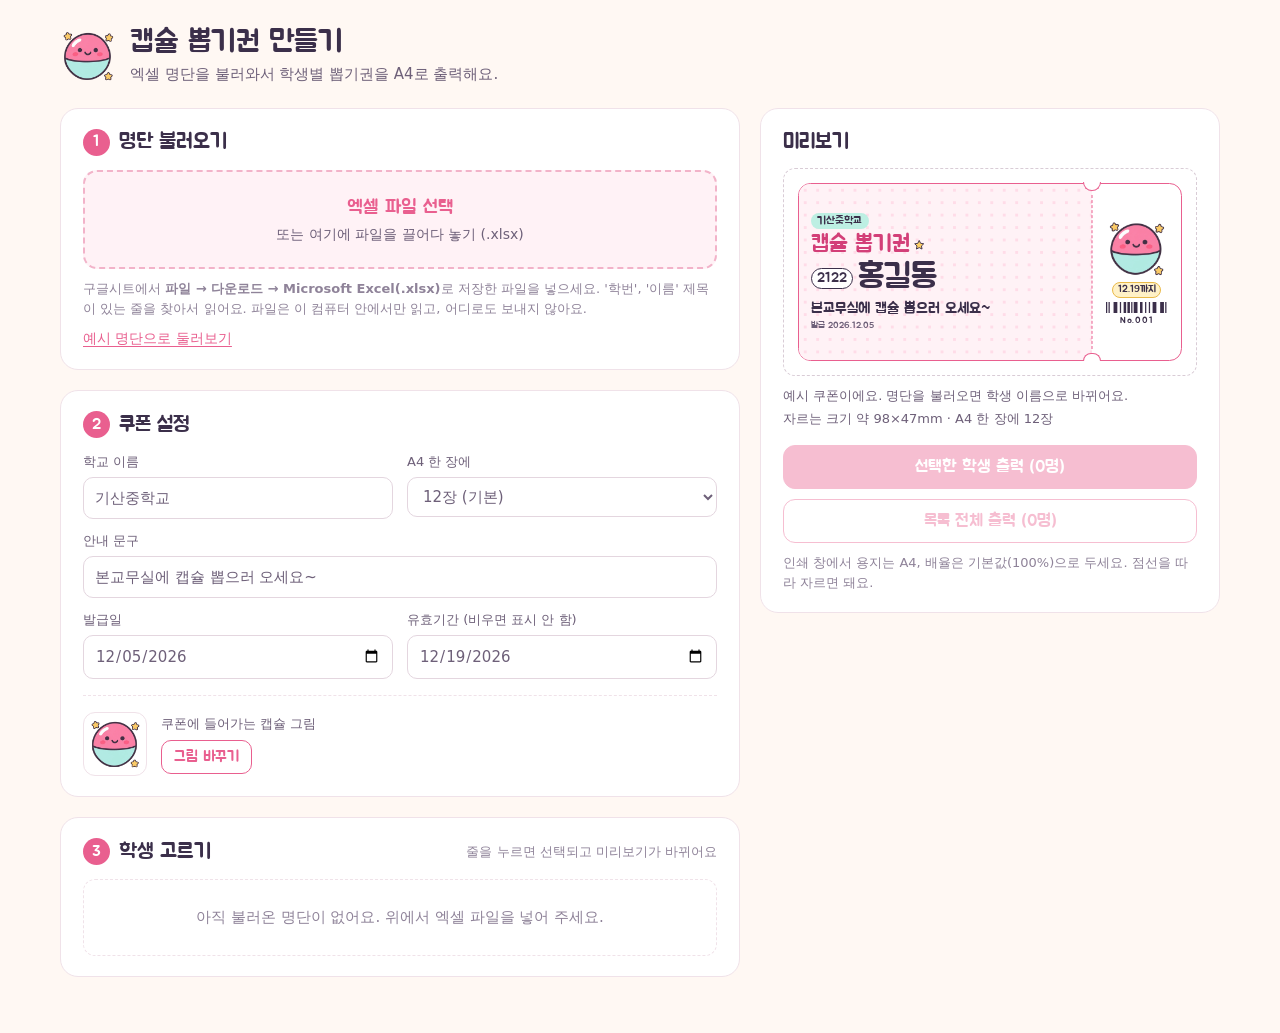
==== capsule-coupon/index.html @ 484a2f8e "Add capsule-coupon app: printable capsule draw tickets from Excel roster Single-file HTML app in cap" ====
<!doctype html>
<html lang="ko">
<head>
<meta charset="utf-8">
<meta name="viewport" content="width=device-width, initial-scale=1">
<meta name="color-scheme" content="light">
<title>캡슐 뽑기권 만들기</title>
<style>
:root{
  --ink:#3B2F4A; --ink-soft:#6E6079; --muted:#8F8399;
  --pink:#FF8FB1; --pink-deep:#E95F8F; --pink-soft:#FFF2F6; --pink-dot:#FFDCE8;
  --mint:#BDEFE3; --mint-deep:#2E9C82;
  --yellow:#FFD166; --yellow-soft:#FFF1C7; --yellow-line:#E9B949;
  --bg:#FFF8F3; --panel:#FFFFFF; --line:#F0E2E9; --field:#E4D6DF;
  --font-cute:'Jua','Malgun Gothic','Apple SD Gothic Neo','Noto Sans KR',sans-serif;
  --font-ui:'Pretendard','Apple SD Gothic Neo','Malgun Gothic','Noto Sans KR',system-ui,sans-serif;
}
html{-webkit-print-color-adjust:exact;print-color-adjust:exact}
*{box-sizing:border-box}
[hidden]{display:none !important}
body{margin:0;background:var(--bg);color:var(--ink);font-family:var(--font-ui);font-size:15px;line-height:1.5}
button,input,select{font:inherit;color:inherit}

/* ───────────── 화면 UI ───────────── */
.top{display:flex;align-items:center;gap:14px;max-width:1200px;margin:0 auto;padding:26px 20px 6px}
.top img{width:56px;height:56px;flex:none}
.top h1{font-family:var(--font-cute);font-weight:400;font-size:30px;line-height:1.1;margin:0}
.top p{margin:4px 0 0;color:var(--ink-soft)}
.layout{max-width:1200px;margin:0 auto;padding:16px 20px 56px;display:grid;grid-template-columns:minmax(0,1fr) minmax(360px,460px);gap:20px;align-items:start}
.col{display:flex;flex-direction:column;gap:20px;min-width:0}
.panel{background:var(--panel);border:1px solid var(--line);border-radius:18px;padding:20px 22px}
.preview-panel{position:sticky;top:16px}
h2{font-family:var(--font-cute);font-weight:400;font-size:21px;line-height:1.2;margin:0 0 14px;display:flex;align-items:center;gap:9px}
h2 .num{display:inline-grid;place-items:center;width:27px;height:27px;border-radius:50%;background:var(--pink-deep);color:#fff;font-size:16px;flex:none}
h2 .aside{margin-left:auto;font-family:var(--font-ui);font-size:13px;color:var(--muted)}

.drop{position:relative;display:flex;flex-direction:column;align-items:center;gap:2px;padding:22px 16px;border:2px dashed #F2B3C9;border-radius:14px;background:var(--pink-soft);cursor:pointer;text-align:center;transition:background .15s,border-color .15s}
.drop:hover,.drop.over{border-color:var(--pink-deep);background:#FFE6EF}
.drop:focus-within{outline:3px solid var(--pink);outline-offset:2px}
.drop input{position:absolute;inset:0;opacity:0;cursor:pointer}
.drop strong{font-family:var(--font-cute);font-weight:400;font-size:19px;color:var(--pink-deep)}
.drop span{color:var(--ink-soft);font-size:14px}
.hint{color:var(--muted);font-size:13px;margin:10px 0 0}
.row-between{display:flex;align-items:center;justify-content:space-between;gap:10px;flex-wrap:wrap;margin-top:10px}
.status{margin-top:12px;padding:10px 13px;border-radius:11px;font-size:14px}
.status p{margin:0}
.status p + p{margin-top:3px}
.status.ok{background:#E8F7F2;color:#1E6652}
.status.warn{background:var(--yellow-soft);color:#6F5100}
.status.error{background:#FFE7EC;color:#9E2442}

.fields{display:grid;grid-template-columns:1fr 1fr;gap:12px 14px}
.field{display:flex;flex-direction:column;gap:5px;font-size:13px;color:var(--ink-soft);min-width:0}
.field.wide{grid-column:1/-1}
.field input,.field select,.list-tools input,.list-tools select{width:100%;padding:9px 11px;border:1px solid var(--field);border-radius:10px;background:#fff;font-size:15px;min-width:0}
.field input:focus,.field select:focus,.list-tools input:focus,.list-tools select:focus{outline:2px solid var(--pink);outline-offset:1px;border-color:transparent}
.warn-text{color:#B3264A;font-size:13px;margin:8px 0 0}
.img-row{display:flex;align-items:center;gap:14px;margin-top:16px;padding-top:16px;border-top:1px dashed var(--line)}
.img-row img{width:64px;height:64px;object-fit:contain;flex:none;background:#fff;border:1px solid var(--line);border-radius:12px;padding:4px}
.img-row .txt{font-size:13px;color:var(--ink-soft)}
.img-row .btns{display:flex;align-items:center;gap:12px;margin-top:6px;flex-wrap:wrap}

.btn{position:relative;display:inline-flex;align-items:center;justify-content:center;gap:6px;font-family:var(--font-cute);font-weight:400;font-size:17px;line-height:1.2;padding:11px 16px;border-radius:12px;border:1.5px solid var(--pink-deep);background:#fff;color:var(--pink-deep);cursor:pointer;transition:background .15s,transform .05s}
.btn:hover{background:var(--pink-soft)}
.btn:active{transform:translateY(1px)}
.btn.primary{background:var(--pink-deep);color:#fff}
.btn.primary:hover{background:#DA4F80}
.btn.small{font-size:15px;padding:7px 12px;border-radius:10px}
.btn:disabled{opacity:.4;cursor:not-allowed;transform:none}
.btn:focus-visible,.link:focus-visible{outline:3px solid var(--pink);outline-offset:2px}
.btn input[type=file]{position:absolute;inset:0;opacity:0;cursor:pointer}
.link{background:none;border:0;padding:0;color:var(--pink-deep);text-decoration:underline;text-underline-offset:3px;cursor:pointer;font-size:14px}

.list-tools{display:flex;gap:10px;margin-bottom:12px}
.list-tools input{flex:1 1 auto}
.list-tools select{flex:0 0 auto;width:auto}
.count-info{font-size:13px;color:var(--ink-soft);margin:0 0 8px}
.table-wrap{max-height:460px;overflow:auto;border:1px solid var(--line);border-radius:12px}
table{width:100%;border-collapse:collapse;font-size:14px}
thead th{position:sticky;top:0;background:#FFF5F8;text-align:left;font-weight:600;color:var(--ink-soft);padding:9px 10px;border-bottom:1px solid var(--line);z-index:1;white-space:nowrap}
tbody td{padding:8px 10px;border-bottom:1px solid #F6EEF2;vertical-align:middle}
tbody tr{cursor:pointer}
tbody tr:hover{background:#FFF8FA}
tbody tr.is-sel{background:#FFF0F5}
tbody tr.is-focus td{box-shadow:inset 0 2px 0 var(--pink),inset 0 -2px 0 var(--pink)}
tbody tr.is-focus td:first-child{box-shadow:inset 2px 2px 0 var(--pink),inset 0 -2px 0 var(--pink)}
th.chk,td.chk{width:40px;text-align:center}
input[type=checkbox]{width:17px;height:17px;accent-color:var(--pink-deep);cursor:pointer;vertical-align:middle}
td.num{color:var(--muted);font-variant-numeric:tabular-nums;width:56px}
td.sid{font-variant-numeric:tabular-nums}
td.nm{font-family:var(--font-cute);font-size:17px}
.badge{display:inline-block;font-family:var(--font-ui);font-size:12px;line-height:1.3;padding:2px 8px;border-radius:999px;background:#F3EDF6;color:var(--ink-soft);white-space:nowrap}
.badge.dup{background:var(--yellow-soft);color:#7A5600;margin-left:6px}
.empty{color:var(--muted);text-align:center;padding:26px 10px;margin:0;border:1px dashed var(--line);border-radius:12px}

.preview-stage{background:#fff;border:1px dashed #D9CCD6;border-radius:12px;padding:14px}
.preview-stage .cell{width:100%}
.preview-who{font-size:13px;color:var(--ink-soft);margin:10px 0 0}
.size-note{font-size:13px;color:var(--ink-soft);margin:4px 0 0}
.actions{display:flex;flex-direction:column;gap:10px;margin-top:16px}
.pages-note{font-size:13px;color:var(--ink-soft);margin:8px 0 0}

@media (max-width:900px){
  .layout{grid-template-columns:minmax(0,1fr)}
  .preview-panel{position:static}
}
@media (max-width:520px){
  .top{padding:18px 16px 4px}
  .top h1{font-size:25px}
  .layout{padding:12px 16px 40px}
  .panel{padding:16px}
  .fields{grid-template-columns:minmax(0,1fr)}
  h2{flex-wrap:wrap}
  h2 .aside{flex-basis:100%;margin-left:0}
  .list-tools{flex-direction:column}
  .list-tools select{width:100%}
}

/* ───────────── 쿠폰 ─────────────
   --u: 쿠폰 칸 높이의 1% (가로가 좁으면 가로 기준). 모든 크기를 이 단위로 정해서
   한 장에 8~24장 어떤 배치든 같은 모양으로 줄어들고 늘어납니다. */
.cell{container-type:size;min-width:0;min-height:0}
.coupon{
  --u:min(1cqh, .5cqw);
  --bw:max(calc(var(--u) * .9), .3mm);
  --stub:calc(var(--u) * 50);
  --r:calc(var(--u) * 7);
  position:relative;display:flex;width:100%;height:100%;
  border:var(--bw) solid var(--pink-deep);border-radius:var(--r);background:#fff;
  color:var(--ink);font-family:var(--font-cute);font-weight:400;line-height:1.15;
}
.c-main{
  flex:1 1 auto;min-width:0;display:flex;flex-direction:column;justify-content:center;align-items:flex-start;
  gap:calc(var(--u) * 2.2);
  padding:calc(var(--u) * 5) calc(var(--u) * 4) calc(var(--u) * 5) calc(var(--u) * 7);
  border-radius:calc(var(--r) - var(--bw)) 0 0 calc(var(--r) - var(--bw));
  background-color:var(--pink-soft);
  background-image:radial-gradient(circle, var(--pink-dot) calc(var(--u) * .85), transparent calc(var(--u) * .95));
  background-size:calc(var(--u) * 7) calc(var(--u) * 7);
}
.c-school{font-size:calc(var(--u) * 6);line-height:1;padding:calc(var(--u) * 1.5) calc(var(--u) * 3.4);background:var(--mint);border-radius:999px;white-space:nowrap;max-width:100%;overflow:hidden;text-overflow:ellipsis}
.c-title{display:flex;align-items:center;gap:calc(var(--u) * 1.2);font-size:calc(var(--u) * 13);line-height:1;color:#D33F78;white-space:nowrap}
.c-star{width:calc(var(--u) * 7);height:calc(var(--u) * 7);flex:none;fill:var(--yellow);stroke:var(--ink);stroke-width:1.8;stroke-linejoin:round}
.c-who{display:flex;align-items:center;gap:calc(var(--u) * 2.6);max-width:100%;min-width:0}
.c-id{flex:none;font-size:calc(var(--u) * 8);line-height:1;padding:calc(var(--u) * 1.4) calc(var(--u) * 2.8);border:calc(var(--u) * .6) solid var(--ink);border-radius:999px;background:#fff}
.c-name{font-size:calc(var(--u) * 19);line-height:1.05;white-space:nowrap;overflow:hidden;text-overflow:ellipsis;min-width:0}
.c-name.l5{font-size:calc(var(--u) * 15)}
.c-name.l7{font-size:calc(var(--u) * 11.5)}
.c-msg{font-size:calc(var(--u) * 8.2);line-height:1.2;word-break:keep-all;overflow-wrap:anywhere}
.c-issued{font-size:calc(var(--u) * 5.2);line-height:1;color:var(--ink-soft)}
.c-stub{flex:none;width:var(--stub);display:flex;flex-direction:column;align-items:center;justify-content:center;gap:calc(var(--u) * 1.8);padding:calc(var(--u) * 4) calc(var(--u) * 3)}
.c-img{display:block;width:max(calc(var(--u) * 34), min(calc(var(--u) * 44), 30cqh));aspect-ratio:1;height:auto;object-fit:contain}
.c-exp{font-size:calc(var(--u) * 5.6);line-height:1;padding:calc(var(--u) * 1.3) calc(var(--u) * 2.6);background:var(--yellow-soft);border:calc(var(--u) * .5) solid var(--yellow-line);border-radius:999px;white-space:nowrap}
.c-bar{display:block;width:calc(var(--u) * 34);height:calc(var(--u) * 6.5);fill:var(--ink)}
.c-no{font-size:calc(var(--u) * 5.2);line-height:1;letter-spacing:.08em}
/* 기프티콘처럼 떼는 점선 + 위아래 반원 홈 */
.c-perf{position:absolute;top:calc(var(--u) * 6);bottom:calc(var(--u) * 6);right:var(--stub);width:0;border-left:calc(var(--u) * .7) dashed var(--pink-deep);transform:translateX(50%)}
.c-notch{position:absolute;right:calc(var(--stub) - var(--u) * 5);width:calc(var(--u) * 10);height:calc(var(--u) * 5);background:#fff;border:var(--bw) solid var(--pink-deep)}
.c-notch-t{top:calc(var(--bw) * -1);border-top:0;border-radius:0 0 calc(var(--u) * 5) calc(var(--u) * 5)}
.c-notch-b{bottom:calc(var(--bw) * -1);border-bottom:0;border-radius:calc(var(--u) * 5) calc(var(--u) * 5) 0 0}

/* ───────────── 인쇄 ───────────── */
@page{size:A4 portrait;margin:0}
#printRoot{display:none}
.sheet{width:210mm;height:296mm;padding:7mm;display:grid;grid-template-columns:repeat(var(--cols),minmax(0,1fr));grid-template-rows:repeat(var(--rows),minmax(0,1fr));overflow:hidden;background:#fff;break-after:page;page-break-after:always}
.sheet:last-child{break-after:auto;page-break-after:auto}
.sheet .cell{padding:1.5mm;border-right:.25mm dashed #C3B7C9;border-bottom:.25mm dashed #C3B7C9}
.sheet .cell.fc{border-left:.25mm dashed #C3B7C9}
.sheet .cell.fr{border-top:.25mm dashed #C3B7C9}
@media print{
  html,body{margin:0 !important;padding:0 !important;background:#fff !important}
  #app{display:none !important}
  #printRoot{display:block}
}
</style>
</head>
<body>
<div id="app">
  <header class="top">
    <img data-capsule alt="">
    <div>
      <h1>캡슐 뽑기권 만들기</h1>
      <p>엑셀 명단을 불러와서 학생별 뽑기권을 A4로 출력해요.</p>
    </div>
  </header>

  <main class="layout">
    <div class="col">
      <section class="panel" aria-labelledby="h-file">
        <h2 id="h-file"><span class="num">1</span>명단 불러오기</h2>
        <label class="drop" id="drop">
          <input type="file" id="file" accept=".xlsx,.xlsm,.xls,.csv">
          <strong>엑셀 파일 선택</strong>
          <span>또는 여기에 파일을 끌어다 놓기 (.xlsx)</span>
        </label>
        <p class="hint">구글시트에서 <b>파일 → 다운로드 → Microsoft Excel(.xlsx)</b>로 저장한 파일을 넣으세요. '학번', '이름' 제목이 있는 줄을 찾아서 읽어요. 파일은 이 컴퓨터 안에서만 읽고, 어디로도 보내지 않아요.</p>
        <div id="fileStatus" class="status" hidden></div>
        <div class="row-between">
          <label class="field" id="sheetField" hidden style="flex-direction:row;align-items:center;gap:8px;white-space:nowrap">시트
            <select id="sheetSel"></select>
          </label>
          <button type="button" class="link" id="demo">예시 명단으로 둘러보기</button>
        </div>
      </section>

      <section class="panel" aria-labelledby="h-set">
        <h2 id="h-set"><span class="num">2</span>쿠폰 설정</h2>
        <div class="fields">
          <label class="field">학교 이름<input id="school" autocomplete="off"></label>
          <label class="field">A4 한 장에
            <select id="perPage">
              <option value="8">8장 (큼)</option>
              <option value="10">10장</option>
              <option value="12">12장 (기본)</option>
              <option value="16">16장</option>
              <option value="24">24장 (아주 작게)</option>
            </select>
          </label>
          <label class="field wide">안내 문구<input id="msg" autocomplete="off"></label>
          <label class="field">발급일<input type="date" id="issued"></label>
          <label class="field">유효기간 (비우면 표시 안 함)<input type="date" id="expires"></label>
        </div>
        <p class="warn-text" id="dateWarn" hidden>유효기간이 발급일보다 빨라요.</p>
        <div class="img-row">
          <img data-capsule alt="캡슐 그림">
          <div>
            <div class="txt">쿠폰에 들어가는 캡슐 그림</div>
            <div class="btns">
              <span class="btn small">그림 바꾸기<input type="file" id="imgFile" accept="image/*" aria-label="캡슐 그림 파일 선택"></span>
              <button type="button" class="link" id="imgReset" hidden>기본 그림으로</button>
            </div>
          </div>
        </div>
      </section>

      <section class="panel" aria-labelledby="h-list">
        <h2 id="h-list"><span class="num">3</span>학생 고르기<span class="aside">줄을 누르면 선택되고 미리보기가 바뀌어요</span></h2>
        <div class="list-tools" id="listTools" hidden>
          <input type="search" id="search" placeholder="학번이나 이름으로 찾기" aria-label="학번이나 이름으로 찾기">
          <select id="statusFilter" aria-label="상태로 거르기" hidden></select>
        </div>
        <p class="count-info" id="countInfo"></p>
        <div class="table-wrap" id="listWrap" hidden>
          <table>
            <thead><tr>
              <th class="chk"><input type="checkbox" id="checkAll" aria-label="보이는 학생 모두 선택"></th>
              <th>No.</th><th>학번</th><th>이름</th><th id="thStatus">상태</th>
            </tr></thead>
            <tbody id="tbody"></tbody>
          </table>
        </div>
        <p class="empty" id="empty">아직 불러온 명단이 없어요. 위에서 엑셀 파일을 넣어 주세요.</p>
        <p class="empty" id="noMatch" hidden>찾는 학생이 없어요.</p>
      </section>
    </div>

    <aside class="panel preview-panel" aria-labelledby="h-prev">
      <h2 id="h-prev">미리보기</h2>
      <div class="preview-stage"><div class="cell" id="previewCell"></div></div>
      <p class="preview-who" id="previewWho"></p>
      <p class="size-note" id="sizeNote"></p>
      <div class="actions">
        <button type="button" class="btn primary" id="printSel" disabled>선택한 학생 출력</button>
        <button type="button" class="btn" id="printAll" disabled>목록 전체 출력</button>
      </div>
      <p class="pages-note" id="pagesNote"></p>
      <p class="hint">인쇄 창에서 용지는 A4, 배율은 기본값(100%)으로 두세요. 점선을 따라 자르면 돼요.</p>
    </aside>
  </main>
</div>

<div id="printRoot" aria-hidden="true"></div>

<script>
'use strict';
(function () {
  const $ = (s) => document.querySelector(s);
  const LAYOUTS = { 8: [2, 4], 10: [2, 5], 12: [2, 6], 16: [2, 8], 24: [3, 8] };
  const PAGE = { w: 210, h: 296, pad: 7 }; // mm, .sheet 과 같은 값
  const CELL_PAD = 1.5;                       // mm, .sheet .cell 과 같은 값
  const STORE_KEY = 'capsule-coupon:v1';
  const DEFAULTS = { school: '기산중학교', msg: '본교무실에 캡슐 뽑으러 오세요~', perPage: 12 };
  const TITLE = '캡슐 뽑기권';
  const SAMPLE = [
    { id: '2122', name: '홍길동', status: '예약' },
    { id: '2111', name: '가나다', status: '예약' },
    { id: '2105', name: '기산이', status: '예약' },
  ];
  const STAR = '<svg class="c-star" viewBox="0 0 24 24" aria-hidden="true"><path d="M12 2.8l2.7 5.5 6 .9-4.4 4.2 1.1 6L12 16.6l-5.4 2.8 1.1-6L3.3 9.2l6-.9z"/></svg>';

  const state = {
    settings: loadSettings(),
    issued: '', expires: '',
    tables: [], fileName: '',
    students: [], hasStatus: false,
    search: '', status: '__all__',
    selected: new Set(), focus: 0,
    defaultImg: '', imgURL: '',
  };

  /* ── 저장 (이 브라우저에만: 학교 이름, 문구, 배치, 그림) ── */
  function loadSettings() {
    let s = {};
    try { s = JSON.parse(localStorage.getItem(STORE_KEY) || '{}') || {}; } catch (e) { s = {}; }
    return {
      school: typeof s.school === 'string' ? s.school : DEFAULTS.school,
      msg: typeof s.msg === 'string' ? s.msg : DEFAULTS.msg,
      perPage: LAYOUTS[s.perPage] ? Number(s.perPage) : DEFAULTS.perPage,
      img: typeof s.img === 'string' && s.img.startsWith('data:image/') ? s.img : null,
    };
  }
  function saveSettings() {
    try { localStorage.setItem(STORE_KEY, JSON.stringify(state.settings)); return true; }
    catch (e) { return false; }
  }

  /* ── 날짜 ── */
  const pad2 = (n) => String(n).padStart(2, '0');
  const ymd = (d) => `${d.getFullYear()}-${pad2(d.getMonth() + 1)}-${pad2(d.getDate())}`;
  function parseYmd(v) {
    const m = /^(\d{4})-(\d{2})-(\d{2})$/.exec(v || '');
    return m ? { y: +m[1], m: +m[2], d: +m[3] } : null;
  }
  const fmtFull = (p) => `${p.y}.${pad2(p.m)}.${pad2(p.d)}`;
  function fmtExpire(exp, iss) {
    if (!exp) return '';
    return (iss && iss.y === exp.y ? `${pad2(exp.m)}.${pad2(exp.d)}` : fmtFull(exp)) + '까지';
  }

  /* ── 쿠폰 HTML ── */
  const esc = (s) => String(s).replace(/[&<>"']/g, (c) => ({ '&': '&amp;', '<': '&lt;', '>': '&gt;', '"': '&quot;', "'": '&#39;' }[c]));

  function couponCtx() {
    const iss = parseYmd(state.issued), exp = parseYmd(state.expires);
    return {
      school: state.settings.school.trim(),
      msg: state.settings.msg.trim(),
      issued: iss ? fmtFull(iss) : '',
      expire: fmtExpire(exp, iss),
      img: state.imgURL,
    };
  }

  function barcodeSVG(seed) {
    let s = (seed * 2654435761 + 97) >>> 0, x = 0, bars = '';
    const rnd = () => { s = (Math.imul(s, 1103515245) + 12345) >>> 0; return s >>> 16; };
    for (let i = 0; i < 27; i++) {
      const w = i < 2 || i > 24 ? 1 : 1 + (rnd() % 3);
      if (i % 2 === 0) bars += `<rect x="${x}" width="${w}" height="20"/>`;
      x += w;
    }
    return `<svg class="c-bar" viewBox="0 0 ${x} 20" preserveAspectRatio="none" aria-hidden="true">${bars}</svg>`;
  }

  function couponHTML(st, ctx) {
    const len = [...st.name].length;
    const nameCls = len >= 7 ? ' l7' : len >= 5 ? ' l5' : '';
    return '<div class="coupon">'
      + '<div class="c-main">'
      + (ctx.school ? `<div class="c-school">${esc(ctx.school)}</div>` : '')
      + `<div class="c-title">${TITLE}${STAR}</div>`
      + '<div class="c-who">'
      + (st.id ? `<span class="c-id">${esc(st.id)}</span>` : '')
      + `<span class="c-name${nameCls}">${esc(st.name)}</span></div>`
      + (ctx.msg ? `<div class="c-msg">${esc(ctx.msg)}</div>` : '')
      + (ctx.issued ? `<div class="c-issued">발급 ${ctx.issued}</div>` : '')
      + '</div>'
      + '<div class="c-stub">'
      + `<img class="c-img" src="${esc(ctx.img)}" alt="">`
      + (ctx.expire ? `<div class="c-exp">${esc(ctx.expire)}</div>` : '')
      + barcodeSVG(st.no)
      + `<div class="c-no">No.${String(st.no).padStart(3, '0')}</div>`
      + '</div>'
      + '<i class="c-perf"></i><i class="c-notch c-notch-t"></i><i class="c-notch c-notch-b"></i>'
      + '</div>';
  }

  function sheetsHTML(list) {
    const [cols, rows] = LAYOUTS[state.settings.perPage];
    const per = cols * rows, ctx = couponCtx();
    let html = '';
    for (let p = 0; p < list.length; p += per) {
      const cells = list.slice(p, p + per).map((st, i) => {
        const cls = 'cell' + (i % cols === 0 ? ' fc' : '') + (i < cols ? ' fr' : '');
        return `<div class="${cls}">${couponHTML(st, ctx)}</div>`;
      }).join('');
      html += `<section class="sheet" style="--cols:${cols};--rows:${rows}">${cells}</section>`;
    }
    return html;
  }

  /* ── 미리보기 ── */
  function cellSize() {
    const [cols, rows] = LAYOUTS[state.settings.perPage];
    return { cols, rows, w: (PAGE.w - PAGE.pad * 2) / cols, h: (PAGE.h - PAGE.pad * 2) / rows };
  }
  function previewStudent() {
    return state.students[state.focus - 1] || visibleStudents()[0] || { no: 1, ...SAMPLE[0] };
  }
  function renderPreview() {
    const c = cellSize();
    const cell = $('#previewCell');
    cell.style.aspectRatio = `${c.w - CELL_PAD * 2} / ${c.h - CELL_PAD * 2}`;
    const st = previewStudent();
    cell.innerHTML = couponHTML(st, couponCtx());
    $('#previewWho').textContent = state.students.length ? `${st.id ? st.id + ' ' : ''}${st.name} 학생의 쿠폰` : '예시 쿠폰이에요. 명단을 불러오면 학생 이름으로 바뀌어요.';
    $('#sizeNote').textContent = `자르는 크기 약 ${Math.round(c.w)}×${Math.round(c.h)}mm · A4 한 장에 ${c.cols * c.rows}장`;
    const iss = parseYmd(state.issued), exp = parseYmd(state.expires);
    $('#dateWarn').hidden = !(iss && exp && state.expires < state.issued);
  }

  /* ── 목록 ── */
  const squash = (s) => String(s).replace(/\s+/g, '').toLowerCase();
  function visibleStudents() {
    const q = squash(state.search);
    return state.students.filter((s) =>
      (state.status === '__all__' || s.status === state.status) &&
      (!q || squash(s.id).includes(q) || squash(s.name).includes(q)));
  }
  const selectedStudents = () => state.students.filter((s) => state.selected.has(s.no));

  function td(cls, text) {
    const el = document.createElement('td');
    if (cls) el.className = cls;
    if (text != null) el.textContent = text;
    return el;
  }
  function renderList() {
    const has = state.students.length > 0;
    const vis = visibleStudents();
    const frag = document.createDocumentFragment();
    for (const s of vis) {
      const tr = document.createElement('tr');
      tr.dataset.no = s.no;
      if (state.selected.has(s.no)) tr.classList.add('is-sel');
      if (state.focus === s.no) tr.classList.add('is-focus');
      const cb = document.createElement('input');
      cb.type = 'checkbox';
      cb.checked = state.selected.has(s.no);
      cb.setAttribute('aria-label', `${s.id} ${s.name} 선택`);
      const c0 = td('chk'); c0.append(cb);
      const nm = td('nm', s.name);
      if (s.dup) { const b = document.createElement('span'); b.className = 'badge dup'; b.textContent = '학번 중복'; nm.append(b); }
      tr.append(c0, td('num', String(s.no).padStart(3, '0')), td('sid', s.id), nm);
      if (state.hasStatus) {
        const c = td('');
        if (s.status) { const b = document.createElement('span'); b.className = 'badge'; b.textContent = s.status; c.append(b); }
        tr.append(c);
      }
      frag.append(tr);
    }
    $('#tbody').replaceChildren(frag);
    $('#thStatus').hidden = !state.hasStatus;
    $('#listTools').hidden = !has;
    $('#listWrap').hidden = !has || !vis.length;
    $('#empty').hidden = has;
    $('#noMatch').hidden = !(has && !vis.length);
    renderCounts(vis);
  }
  function renderCounts(vis = visibleStudents()) {
    const total = state.students.length, sel = state.selected.size;
    const filtered = vis.length !== total;
    $('#countInfo').textContent = total ? `전체 ${total}명${filtered ? ` · 보이는 ${vis.length}명` : ''} · 선택 ${sel}명` : '';
    const visSel = vis.filter((s) => state.selected.has(s.no)).length;
    const ca = $('#checkAll');
    ca.checked = vis.length > 0 && visSel === vis.length;
    ca.indeterminate = visSel > 0 && visSel < vis.length;
    ca.disabled = !vis.length;
    const { cols, rows } = cellSize(), per = cols * rows;
    $('#printSel').textContent = `선택한 학생 출력 (${sel}명)`;
    $('#printSel').disabled = !sel;
    $('#printAll').textContent = `${filtered ? '보이는 목록' : '목록'} 전체 출력 (${vis.length}명)`;
    $('#printAll').disabled = !vis.length;
    const parts = [];
    if (sel) parts.push(`선택 출력: A4 ${Math.ceil(sel / per)}장`);
    if (vis.length) parts.push(`전체 출력: A4 ${Math.ceil(vis.length / per)}장`);
    $('#pagesNote').textContent = parts.join(' · ');
  }
  function syncRows() {
    for (const tr of $('#tbody').children) {
      const no = +tr.dataset.no;
      const on = state.selected.has(no);
      tr.classList.toggle('is-sel', on);
      tr.classList.toggle('is-focus', state.focus === no);
      tr.querySelector('input').checked = on;
    }
    renderCounts();
  }

  function buildStatusFilter() {
    const sel = $('#statusFilter');
    sel.hidden = !state.hasStatus;
    if (!state.hasStatus) return;
    const counts = new Map();
    for (const s of state.students) counts.set(s.status, (counts.get(s.status) || 0) + 1);
    sel.replaceChildren();
    sel.append(new Option(`상태: 전체 (${state.students.length})`, '__all__'));
    for (const [k, n] of counts) sel.append(new Option(`${k || '(비어 있음)'} (${n})`, k));
    sel.value = '__all__';
  }

  /* ── 엑셀 읽기 ── */
  const norm = (v) => String(v == null ? '' : v).replace(/\s+/g, '');
  function findHeader(rows) {
    for (let r = 0; r < Math.min(rows.length, 30); r++) {
      const row = rows[r] || [];
      let id = -1, name = -1, status = -1;
      row.forEach((c, i) => {
        const k = norm(c);
        if (id < 0 && k === '학번') id = i;
        else if (name < 0 && (k === '이름' || k === '성명')) name = i;
        else if (status < 0 && k === '상태') status = i;
      });
      if (name >= 0) return { row: r, id, name, status };
    }
    return null;
  }
  function tablesFromWorkbook(wb) {
    const out = [];
    for (const sheet of wb.SheetNames) {
      const rows = XLSX.utils.sheet_to_json(wb.Sheets[sheet], { header: 1, defval: '', raw: false, blankrows: false });
      const h = findHeader(rows);
      if (!h) continue;
      const list = []; let skipped = 0;
      for (let r = h.row + 1; r < rows.length; r++) {
        const row = rows[r] || [];
        const cell = (i) => (i >= 0 ? String(row[i] == null ? '' : row[i]).trim() : '');
        const name = cell(h.name), id = cell(h.id), status = cell(h.status);
        if (!name) { if (id || status) skipped++; continue; }
        list.push({ id, name, status });
      }
      out.push({ sheet, list, skipped, hasStatus: h.status >= 0 });
    }
    return out;
  }
  async function readWorkbook(file) {
    const buf = await file.arrayBuffer();
    if (/\.csv$/i.test(file.name)) {
      let text = new TextDecoder('utf-8').decode(buf);
      if (text.includes('�')) { try { text = new TextDecoder('euc-kr').decode(buf); } catch (e) { /* 그대로 */ } }
      return XLSX.read(text.replace(/^﻿/, ''), { type: 'string' });
    }
    return XLSX.read(new Uint8Array(buf), { type: 'array' });
  }
  function showStatus(kind, lines) {
    const box = $('#fileStatus');
    box.className = 'status ' + kind;
    box.replaceChildren(...lines.map((t) => { const p = document.createElement('p'); p.textContent = t; return p; }));
    box.hidden = false;
  }
  async function handleFile(file) {
    if (!file) return;
    if (typeof XLSX === 'undefined') { showStatus('error', ['엑셀 읽기 도구를 불러오지 못했어요. 파일을 다시 열어 주세요.']); return; }
    try {
      const wb = await readWorkbook(file);
      const tables = tablesFromWorkbook(wb);
      if (!tables.length) {
        showStatus('error', [`'${file.name}'에서 '이름' 제목이 있는 줄을 찾지 못했어요.`, "첫 줄에 '학번', '이름' 제목이 있는지 확인해 주세요."]);
        return;
      }
      state.tables = tables;
      state.fileName = file.name;
      useTable(0);
    } catch (e) {
      console.error(e);
      showStatus('error', [`'${file.name}' 파일을 읽지 못했어요.`, '구글시트에서 Microsoft Excel(.xlsx)로 다시 저장해서 넣어 주세요.']);
    } finally {
      $('#file').value = '';
    }
  }
  function useTable(i) {
    const t = state.tables[i];
    const idCount = new Map();
    for (const s of t.list) if (s.id) idCount.set(s.id, (idCount.get(s.id) || 0) + 1);
    state.students = t.list.map((s, k) => ({ no: k + 1, id: s.id, name: s.name, status: s.status, dup: !!s.id && idCount.get(s.id) > 1 }));
    state.hasStatus = t.hasStatus;
    state.selected.clear();
    state.focus = state.students.length ? 1 : 0;
    state.search = ''; $('#search').value = '';
    state.status = '__all__';
    buildStatusFilter();

    const sf = $('#sheetField'), ss = $('#sheetSel');
    sf.hidden = state.tables.length < 2;
    ss.replaceChildren(...state.tables.map((tb, k) => new Option(`${tb.sheet} (${tb.list.length}명)`, String(k))));
    ss.value = String(i);

    const n = state.students.length;
    const dups = state.students.filter((s) => s.dup).length;
    const lines = [n ? `'${state.fileName}'의 '${t.sheet}' 시트에서 ${n}명을 불러왔어요.` : `'${state.fileName}'의 '${t.sheet}' 시트에 학생 이름이 없어요.`];
    if (dups) lines.push(`학번이 겹치는 줄이 ${dups}개 있어요. 목록에 '학번 중복'으로 표시했어요.`);
    if (t.skipped) lines.push(`이름이 비어 있는 ${t.skipped}줄은 건너뛰었어요.`);
    showStatus(n && !dups && !t.skipped ? 'ok' : (n ? 'warn' : 'error'), lines);
    renderList();
    renderPreview();
  }

  /* ── 캡슐 그림 ── */
  function dataURLToObjectURL(d) {
    try {
      const comma = d.indexOf(',');
      const mime = /^data:([^;,]+)/.exec(d)[1];
      const bin = atob(d.slice(comma + 1));
      const bytes = new Uint8Array(bin.length);
      for (let i = 0; i < bin.length; i++) bytes[i] = bin.charCodeAt(i);
      return URL.createObjectURL(new Blob([bytes], { type: mime }));
    } catch (e) { return d; }
  }
  function applyImage() {
    if (state.imgURL.startsWith('blob:')) URL.revokeObjectURL(state.imgURL);
    state.imgURL = dataURLToObjectURL(state.settings.img || state.defaultImg);
    document.querySelectorAll('img[data-capsule]').forEach((im) => { im.src = state.imgURL; });
    $('#imgReset').hidden = !state.settings.img;
    renderPreview();
  }
  async function handleImage(file) {
    if (!file) return;
    const url = URL.createObjectURL(file);
    try {
      const img = new Image();
      img.src = url;
      await img.decode();
      const w = img.naturalWidth || 400, h = img.naturalHeight || 400;
      const k = Math.min(1, 480 / Math.max(w, h));
      const canvas = document.createElement('canvas');
      canvas.width = Math.max(1, Math.round(w * k));
      canvas.height = Math.max(1, Math.round(h * k));
      canvas.getContext('2d').drawImage(img, 0, 0, canvas.width, canvas.height);
      state.settings.img = canvas.toDataURL('image/png');
      if (!saveSettings()) alert('그림을 이 브라우저에 저장하지 못했어요. 지금은 적용되지만, 다음에 열면 다시 골라야 해요.');
      applyImage();
    } catch (e) {
      console.error(e);
      alert('그림 파일을 열지 못했어요. PNG나 JPG 파일로 다시 골라 주세요.');
    } finally {
      URL.revokeObjectURL(url);
      $('#imgFile').value = '';
    }
  }

  /* ── 인쇄 ── */
  const wait = (ms) => new Promise((r) => setTimeout(r, ms));
  async function doPrint(list) {
    if (!list.length) return;
    const root = $('#printRoot');
    root.innerHTML = sheetsHTML(list);
    const c = couponCtx();
    const text = TITLE + c.school + c.msg + c.issued + c.expire + '발급까지No.0123456789' + list.map((s) => s.id + s.name).join('');
    // 글꼴(주아체)과 그림이 다 준비된 다음 인쇄 창을 엽니다.
    try { await Promise.race([document.fonts.load('400 40px Jua', text), wait(5000)]); } catch (e) { /* 기본 글꼴로 인쇄 */ }
    await Promise.race([Promise.all([...root.querySelectorAll('img')].map((im) => im.decode().catch(() => {}))), wait(5000)]);
    window.print();
  }
  window.addEventListener('afterprint', () => { $('#printRoot').innerHTML = ''; });
  window.addEventListener('beforeprint', () => {
    // 버튼 대신 Ctrl+P로 인쇄할 때: 선택한 학생(없으면 보이는 목록)을 출력
    const root = $('#printRoot');
    if (root.childElementCount) return;
    const list = selectedStudents().length ? selectedStudents() : visibleStudents();
    root.innerHTML = sheetsHTML(list);
  });

  /* ── 시작 ── */
  function init() {
    state.defaultImg = ($('#default-capsule') ? $('#default-capsule').textContent : '').trim();
    const today = new Date();
    const later = new Date(today.getFullYear(), today.getMonth(), today.getDate() + 14);
    state.issued = ymd(today);
    state.expires = ymd(later);

    $('#school').value = state.settings.school;
    $('#msg').value = state.settings.msg;
    $('#perPage').value = String(state.settings.perPage);
    $('#issued').value = state.issued;
    $('#expires').value = state.expires;

    $('#school').addEventListener('input', (e) => { state.settings.school = e.target.value; saveSettings(); renderPreview(); });
    $('#msg').addEventListener('input', (e) => { state.settings.msg = e.target.value; saveSettings(); renderPreview(); });
    $('#perPage').addEventListener('change', (e) => { state.settings.perPage = Number(e.target.value); saveSettings(); renderPreview(); renderCounts(); });
    $('#issued').addEventListener('input', (e) => { state.issued = e.target.value; renderPreview(); });
    $('#expires').addEventListener('input', (e) => { state.expires = e.target.value; renderPreview(); });

    $('#file').addEventListener('change', (e) => handleFile(e.target.files[0]));
    const drop = $('#drop');
    drop.addEventListener('dragover', (e) => { e.preventDefault(); drop.classList.add('over'); });
    drop.addEventListener('dragleave', () => drop.classList.remove('over'));
    drop.addEventListener('drop', (e) => { e.preventDefault(); drop.classList.remove('over'); handleFile(e.dataTransfer.files[0]); });
    $('#sheetSel').addEventListener('change', (e) => useTable(Number(e.target.value)));
    $('#demo').addEventListener('click', () => {
      state.tables = [{ sheet: '예시', list: SAMPLE, skipped: 0, hasStatus: true }];
      state.fileName = '예시 명단';
      useTable(0);
    });

    $('#imgFile').addEventListener('change', (e) => handleImage(e.target.files[0]));
    $('#imgReset').addEventListener('click', () => { state.settings.img = null; saveSettings(); applyImage(); });

    $('#search').addEventListener('input', (e) => { state.search = e.target.value; renderList(); });
    $('#statusFilter').addEventListener('change', (e) => { state.status = e.target.value; renderList(); });
    $('#checkAll').addEventListener('change', (e) => {
      for (const s of visibleStudents()) { if (e.target.checked) state.selected.add(s.no); else state.selected.delete(s.no); }
      syncRows();
    });
    $('#tbody').addEventListener('click', (e) => {
      const tr = e.target.closest('tr');
      if (!tr) return;
      const no = +tr.dataset.no;
      const cb = tr.querySelector('input');
      if (e.target !== cb) cb.checked = !cb.checked;
      if (cb.checked) state.selected.add(no); else state.selected.delete(no);
      state.focus = no;
      syncRows();
      renderPreview();
    });

    $('#printSel').addEventListener('click', () => doPrint(selectedStudents()));
    $('#printAll').addEventListener('click', () => doPrint(visibleStudents()));

    applyImage();
    renderList();
  }
  document.addEventListener('DOMContentLoaded', init);
})();
</script>
<!-- ===== 아래는 인터넷 없이도 동작하도록 파일 안에 넣은 자료예요. 직접 고치지 마세요. ===== -->
<!-- 글꼴: BM JUA(주아체) - Copyright 2018 The BM JUA Project Authors, SIL Open Font License 1.1 (licenses/OFL-Jua.txt) -->
<style id="font-jua">@font-face {font-family: 'Jua';font-style: normal;font-display: swap;font-weight: 400;src: url([data-uri]) format('woff2');unicode-range: U+d723-d728,U+d72a-d733,U+d735-d748,U+d74a-d74f,U+d752-d753,U+d755-d757,U+d75a-d75f,U+d762-d764,U+d766-d768,U+d76a-d76b,U+d76d-d76f,U+d771-d787,U+d789-d78b,U+d78d-d78f,U+d791-d797,U+d79a,U+d79c,U+d79e-d7a3,U+f900-f909,U+f90b-f92e;}@font-face {font-family: 'Jua';font-style: normal;font-display: swap;font-weight: 400;src: url([data-uri]) format('woff2');unicode-range: U+d679-d68b,U+d68e-d69e,U+d6a0,U+d6a2-d6a7,U+d6a9-d6c3,U+d6c6-d6c7,U+d6c9-d6cb,U+d6cd-d6d3,U+d6d5-d6d6,U+d6d8-d6e3,U+d6e5-d6e7,U+d6e9-d6fb,U+d6fd-d717,U+d719-d71f,U+d721-d722;}@font-face {font-family: 'Jua';font-style: normal;font-display: swap;font-weight: 400;src: url([data-uri]) format('woff2');unicode-range: U+d5bc-d5c7,U+d5ca-d5cb,U+d5cd-d5cf,U+d5d1-d5d7,U+d5d9-d5da,U+d5dc,U+d5de-d5e3,U+d5e6-d5e7,U+d5e9-d5eb,U+d5ed-d5f6,U+d5f8,U+d5fa-d5ff,U+d602-d603,U+d605-d607,U+d609-d60f,U+d612-d613,U+d616-d61b,U+d61d-d637,U+d63a-d63b,U+d63d-d63f,U+d641-d647,U+d64a-d64c,U+d64e-d653,U+d656-d657,U+d659-d65b,U+d65d-d666,U+d668,U+d66a-d678;}@font-face {font-family: 'Jua';font-style: normal;font-display: swap;font-weight: 400;src: url([data-uri]) format('woff2');unicode-range: U+d507,U+d509-d50b,U+d50d-d513,U+d515-d53b,U+d53e-d53f,U+d541-d543,U+d545-d54c,U+d54e,U+d550,U+d552-d557,U+d55a-d55b,U+d55d-d55f,U+d561-d564,U+d566-d567,U+d56a,U+d56c,U+d56e-d573,U+d576-d577,U+d579-d583,U+d585-d586,U+d58a-d5a4,U+d5a6-d5bb;}@font-face {font-family: 'Jua';font-style: normal;font-display: swap;font-weight: 400;src: url([data-uri]) format('woff2');unicode-range: U+d464-d477,U+d47a-d47b,U+d47d-d47f,U+d481-d487,U+d489-d48a,U+d48c,U+d48e-d4e7,U+d4e9-d503,U+d505-d506;}@font-face {font-family: 'Jua';font-style: normal;font-display: swap;font-weight: 400;src: url([data-uri]) format('woff2');unicode-range: U+d3bf-d3c7,U+d3ca-d3cf,U+d3d1-d3eb,U+d3ee-d3ef,U+d3f1-d3f3,U+d3f5-d3fb,U+d3fd-d400,U+d402-d45b,U+d45d-d463;}@font-face {font-family: 'Jua';font-style: normal;font-display: swap;font-weight: 400;src: url([data-uri]) format('woff2');unicode-range: U+d2ff,U+d302-d304,U+d306-d30b,U+d30f,U+d311-d313,U+d315-d31b,U+d31e,U+d322-d324,U+d326-d327,U+d32a-d32b,U+d32d-d32f,U+d331-d337,U+d339-d33c,U+d33e-d37b,U+d37e-d37f,U+d381-d383,U+d385-d38b,U+d38e-d390,U+d392-d397,U+d39a-d39b,U+d39d-d39f,U+d3a1-d3a7,U+d3a9-d3aa,U+d3ac,U+d3ae-d3b3,U+d3b5-d3b7,U+d3b9-d3bb,U+d3bd-d3be;}@font-face {font-family: 'Jua';font-style: normal;font-display: swap;font-weight: 400;src: url([data-uri]) format('woff2');unicode-range: U+d257-d27f,U+d281-d29b,U+d29d-d29f,U+d2a1-d2ab,U+d2ad-d2b7,U+d2ba-d2bb,U+d2bd-d2bf,U+d2c1-d2c7,U+d2c9-d2ef,U+d2f2-d2f3,U+d2f5-d2f7,U+d2f9-d2fe;}@font-face {font-family: 'Jua';font-style: normal;font-display: swap;font-weight: 400;src: url([data-uri]) format('woff2');unicode-range: U+d1b4,U+d1b6-d1f3,U+d1f5-d22b,U+d22e-d22f,U+d231-d233,U+d235-d23b,U+d23d-d240,U+d242-d256;}@font-face {font-family: 'Jua';font-style: normal;font-display: swap;font-weight: 400;src: url([data-uri]) format('woff2');unicode-range: U+d105-d12f,U+d132-d133,U+d135-d137,U+d139-d13f,U+d141-d142,U+d144,U+d146-d14b,U+d14e-d14f,U+d151-d153,U+d155-d15b,U+d15e-d187,U+d189-d19f,U+d1a2-d1a3,U+d1a5-d1a7,U+d1a9-d1af,U+d1b2-d1b3;}@font-face {font-family: 'Jua';font-style: normal;font-display: swap;font-weight: 400;src: url([data-uri]) format('woff2');unicode-range: U+d04b-d04f,U+d051-d057,U+d059-d06b,U+d06d-d06f,U+d071-d073,U+d075-d07b,U+d07e-d0a3,U+d0a6-d0a7,U+d0a9-d0ab,U+d0ad-d0b3,U+d0b6,U+d0b8,U+d0ba-d0bf,U+d0c2-d0c3,U+d0c5-d0c7,U+d0c9-d0cf,U+d0d2,U+d0d6-d0db,U+d0de-d0df,U+d0e1-d0e3,U+d0e5-d0eb,U+d0ee-d0f0,U+d0f2-d104;}@font-face {font-family: 'Jua';font-style: normal;font-display: swap;font-weight: 400;src: url([data-uri]) format('woff2');unicode-range: U+cfa2-cfc3,U+cfc5-cfdf,U+cfe2-cfe3,U+cfe5-cfe7,U+cfe9-cff4,U+cff6-cffb,U+cffd-cfff,U+d001-d003,U+d005-d017,U+d019-d033,U+d036-d037,U+d039-d03b,U+d03d-d04a;}@font-face {font-family: 'Jua';font-style: normal;font-display: swap;font-weight: 400;src: url([data-uri]) format('woff2');unicode-range: U+cef0-cef3,U+cef6,U+cef9-ceff,U+cf01-cf03,U+cf05-cf07,U+cf09-cf0f,U+cf11-cf12,U+cf14-cf1b,U+cf1d-cf1f,U+cf21-cf2f,U+cf31-cf53,U+cf56-cf57,U+cf59-cf5b,U+cf5d-cf63,U+cf66,U+cf68,U+cf6a-cf6f,U+cf71-cf84,U+cf86-cf8b,U+cf8d-cfa1;}@font-face {font-family: 'Jua';font-style: normal;font-display: swap;font-weight: 400;src: url([data-uri]) format('woff2');unicode-range: U+ce3c-ce57,U+ce5a-ce5b,U+ce5d-ce5f,U+ce61-ce67,U+ce6a,U+ce6c,U+ce6e-ce73,U+ce76-ce77,U+ce79-ce7b,U+ce7d-ce83,U+ce85-ce88,U+ce8a-ce8f,U+ce91-ce93,U+ce95-ce97,U+ce99-ce9f,U+cea2,U+cea4-ceab,U+cead-cee3,U+cee6-cee7,U+cee9-ceeb,U+ceed-ceef;}@font-face {font-family: 'Jua';font-style: normal;font-display: swap;font-weight: 400;src: url([data-uri]) format('woff2');unicode-range: U+cd92-cd93,U+cd96-cd97,U+cd99-cd9b,U+cd9d-cda3,U+cda6-cda8,U+cdaa-cdaf,U+cdb1-cdc3,U+cdc5-cdcb,U+cdcd-cde7,U+cde9-ce03,U+ce05-ce1f,U+ce22-ce34,U+ce36-ce3b;}@font-face {font-family: 'Jua';font-style: normal;font-display: swap;font-weight: 400;src: url([data-uri]) format('woff2');unicode-range: U+ccef-cd07,U+cd0a-cd0b,U+cd0d-cd1a,U+cd1c,U+cd1e-cd2b,U+cd2d-cd5b,U+cd5d-cd77,U+cd79-cd91;}@font-face {font-family: 'Jua';font-style: normal;font-display: swap;font-weight: 400;src: url([data-uri]) format('woff2');unicode-range: U+cc3f-cc43,U+cc46-cc47,U+cc49-cc4b,U+cc4d-cc53,U+cc55-cc58,U+cc5a-cc5f,U+cc61-cc97,U+cc9a-cc9b,U+cc9d-cc9f,U+cca1-cca7,U+ccaa,U+ccac,U+ccae-ccb3,U+ccb6-ccb7,U+ccb9-ccbb,U+ccbd-cccf,U+ccd1-cce3,U+cce5-ccee;}@font-face {font-family: 'Jua';font-style: normal;font-display: swap;font-weight: 400;src: url([data-uri]) format('woff2');unicode-range: U+cb91-cbd3,U+cbd5-cbe3,U+cbe5-cc0b,U+cc0e-cc0f,U+cc11-cc13,U+cc15-cc1b,U+cc1d-cc20,U+cc23-cc27,U+cc2a-cc2b,U+cc2d,U+cc2f,U+cc31-cc37,U+cc3a,U+cc3c;}@font-face {font-family: 'Jua';font-style: normal;font-display: swap;font-weight: 400;src: url([data-uri]) format('woff2');unicode-range: U+caf4-cb47,U+cb4a-cb90;}@font-face {font-family: 'Jua';font-style: normal;font-display: swap;font-weight: 400;src: url([data-uri]) format('woff2');unicode-range: U+ca4a-ca4b,U+ca4e-ca4f,U+ca51-ca53,U+ca55-ca5b,U+ca5d-ca60,U+ca62-ca83,U+ca85-cabb,U+cabe-cabf,U+cac1-cac3,U+cac5-cacb,U+cacd-cad0,U+cad2,U+cad4-cad8,U+cada-caf3;}@font-face {font-family: 'Jua';font-style: normal;font-display: swap;font-weight: 400;src: url([data-uri]) format('woff2');unicode-range: U+c996-c997,U+c99a-c99c,U+c99e-c9bf,U+c9c2-c9c3,U+c9c5-c9c7,U+c9c9-c9cf,U+c9d2,U+c9d4,U+c9d7-c9d8,U+c9db,U+c9de-c9df,U+c9e1-c9e3,U+c9e5-c9e6,U+c9e8-c9eb,U+c9ee-c9f0,U+c9f2-c9f7,U+c9f9-ca0b,U+ca0d-ca28,U+ca2a-ca49;}@font-face {font-family: 'Jua';font-style: normal;font-display: swap;font-weight: 400;src: url([data-uri]) format('woff2');unicode-range: U+c8e9-c8f4,U+c8f6-c8fb,U+c8fe-c8ff,U+c901-c903,U+c905-c90b,U+c90e-c910,U+c912-c917,U+c919-c92b,U+c92d-c94f,U+c951-c953,U+c955-c96b,U+c96d-c973,U+c975-c987,U+c98a-c98b,U+c98d-c98f,U+c991-c995;}@font-face {font-family: 'Jua';font-style: normal;font-display: swap;font-weight: 400;src: url([data-uri]) format('woff2');unicode-range: U+c841-c84b,U+c84d-c86f,U+c872-c873,U+c875-c877,U+c879-c87f,U+c882-c884,U+c887-c88a,U+c88d-c8c3,U+c8c5-c8df,U+c8e1-c8e8;}@font-face {font-family: 'Jua';font-style: normal;font-display: swap;font-weight: 400;src: url([data-uri]) format('woff2');unicode-range: U+c779-c77b,U+c77e-c782,U+c786,U+c78b,U+c78d,U+c78f,U+c792-c793,U+c795,U+c797,U+c799-c79f,U+c7a2,U+c7a7-c7ab,U+c7ae-c7bb,U+c7bd-c7c0,U+c7c2-c7c7,U+c7c9-c7dc,U+c7de-c7ff,U+c802-c803,U+c805-c807,U+c809,U+c80b-c80f,U+c812,U+c814,U+c817-c81b,U+c81e-c81f,U+c821-c823,U+c825-c82e,U+c830-c837,U+c839-c83b,U+c83d-c840;}@font-face {font-family: 'Jua';font-style: normal;font-display: swap;font-weight: 400;src: url([data-uri]) format('woff2');unicode-range: U+c6bb-c6bf,U+c6c2,U+c6c4,U+c6c6-c6cb,U+c6ce-c6cf,U+c6d1-c6d3,U+c6d5-c6db,U+c6dd-c6df,U+c6e1-c6e7,U+c6e9-c6eb,U+c6ed-c6ef,U+c6f1-c6f8,U+c6fa-c703,U+c705-c707,U+c709-c70b,U+c70d-c716,U+c718,U+c71a-c71f,U+c722-c723,U+c725-c727,U+c729-c734,U+c736-c73b,U+c73e-c73f,U+c741-c743,U+c745-c74b,U+c74e-c750,U+c752-c757,U+c759-c773,U+c776-c777;}@font-face {font-family: 'Jua';font-style: normal;font-display: swap;font-weight: 400;src: url([data-uri]) format('woff2');unicode-range: U+c5f5-c5fb,U+c5fe,U+c602-c605,U+c607,U+c609-c60f,U+c611-c61a,U+c61c-c623,U+c626-c627,U+c629-c62b,U+c62d,U+c62f-c632,U+c636,U+c638,U+c63a-c63f,U+c642-c643,U+c645-c647,U+c649-c652,U+c656-c65b,U+c65d-c65f,U+c661-c663,U+c665-c677,U+c679-c67b,U+c67d-c693,U+c696-c697,U+c699-c69b,U+c69d-c6a3,U+c6a6,U+c6a8,U+c6aa-c6af,U+c6b2-c6b3,U+c6b5-c6b7,U+c6b9-c6ba;}@font-face {font-family: 'Jua';font-style: normal;font-display: swap;font-weight: 400;src: url([data-uri]) format('woff2');unicode-range: U+c517-c527,U+c52a-c52b,U+c52d-c52f,U+c531-c538,U+c53a,U+c53c,U+c53e-c543,U+c546-c547,U+c54b,U+c54d-c552,U+c556,U+c55a-c55b,U+c55d,U+c55f,U+c562-c563,U+c565-c567,U+c569-c56f,U+c572,U+c574,U+c576-c57b,U+c57e-c57f,U+c581-c583,U+c585-c586,U+c588-c58b,U+c58e,U+c590,U+c592-c596,U+c599-c5b3,U+c5b6-c5b7,U+c5ba,U+c5be-c5c3,U+c5ca-c5cb,U+c5cd,U+c5cf,U+c5d2-c5d3,U+c5d5-c5d7,U+c5d9-c5df,U+c5e1-c5e2,U+c5e4,U+c5e6-c5eb,U+c5ef,U+c5f1-c5f3;}@font-face {font-family: 'Jua';font-style: normal;font-display: swap;font-weight: 400;src: url([data-uri]) format('woff2');unicode-range: U+c475-c4ef,U+c4f2-c4f3,U+c4f5-c4f7,U+c4f9-c4ff,U+c502-c50b,U+c50d-c516;}@font-face {font-family: 'Jua';font-style: normal;font-display: swap;font-weight: 400;src: url([data-uri]) format('woff2');unicode-range: U+c3d0-c3d7,U+c3da-c3db,U+c3dd-c3de,U+c3e1-c3ec,U+c3ee-c3f3,U+c3f5-c42b,U+c42d-c463,U+c466-c474;}@font-face {font-family: 'Jua';font-style: normal;font-display: swap;font-weight: 400;src: url([data-uri]) format('woff2');unicode-range: U+c32b-c367,U+c36a-c36b,U+c36d-c36f,U+c371-c377,U+c37a-c37b,U+c37e-c383,U+c385-c387,U+c389-c3cf;}@font-face {font-family: 'Jua';font-style: normal;font-display: swap;font-weight: 400;src: url([data-uri]) format('woff2');unicode-range: U+c26a-c26b,U+c26d-c26f,U+c271-c273,U+c275-c27b,U+c27e-c287,U+c289-c28f,U+c291-c297,U+c299-c29a,U+c29c-c2a3,U+c2a5-c2a7,U+c2a9-c2ab,U+c2ad-c2b3,U+c2b6,U+c2b8,U+c2ba-c2bb,U+c2bd-c2db,U+c2de-c2df,U+c2e1-c2e2,U+c2e5-c2ea,U+c2ee,U+c2f0,U+c2f2-c2f5,U+c2f7,U+c2fa-c2fb,U+c2fd-c2ff,U+c301-c307,U+c309-c30c,U+c30e-c312,U+c315-c323,U+c325-c328,U+c32a;}@font-face {font-family: 'Jua';font-style: normal;font-display: swap;font-weight: 400;src: url([data-uri]) format('woff2');unicode-range: U+c1bc-c1c3,U+c1c5-c1df,U+c1e1-c1fb,U+c1fd-c203,U+c205-c20c,U+c20e,U+c210-c217,U+c21a-c21b,U+c21d-c21e,U+c221-c227,U+c229-c22a,U+c22c,U+c22e,U+c230,U+c233-c24f,U+c251-c257,U+c259-c269;}@font-face {font-family: 'Jua';font-style: normal;font-display: swap;font-weight: 400;src: url([data-uri]) format('woff2');unicode-range: U+c101-c11b,U+c11f,U+c121-c123,U+c125-c12b,U+c12e,U+c132-c137,U+c13a-c13b,U+c13d-c13f,U+c141-c147,U+c14a,U+c14c-c153,U+c155-c157,U+c159-c15b,U+c15d-c166,U+c169-c16f,U+c171-c177,U+c179-c18b,U+c18e-c18f,U+c191-c193,U+c195-c19b,U+c19d-c19e,U+c1a0,U+c1a2-c1a4,U+c1a6-c1bb;}@font-face {font-family: 'Jua';font-style: normal;font-display: swap;font-weight: 400;src: url([data-uri]) format('woff2');unicode-range: U+c049-c057,U+c059-c05b,U+c05d-c05f,U+c061-c067,U+c069-c08f,U+c091-c0ab,U+c0ae-c0af,U+c0b1-c0b3,U+c0b5,U+c0b7-c0bb,U+c0be,U+c0c2-c0c7,U+c0ca-c0cb,U+c0cd-c0cf,U+c0d1-c0d7,U+c0d9-c0da,U+c0dc,U+c0de-c0e3,U+c0e5-c0eb,U+c0ed-c0f3,U+c0f6,U+c0f8,U+c0fa-c0ff;}@font-face {font-family: 'Jua';font-style: normal;font-display: swap;font-weight: 400;src: url([data-uri]) format('woff2');unicode-range: U+bfa7-bfaf,U+bfb1-bfc4,U+bfc6-bfcb,U+bfce-bfcf,U+bfd1-bfd3,U+bfd5-bfdb,U+bfdd-c048;}@font-face {font-family: 'Jua';font-style: normal;font-display: swap;font-weight: 400;src: url([data-uri]) format('woff2');unicode-range: U+bf07,U+bf09-bf3f,U+bf41-bf4f,U+bf52-bf54,U+bf56-bfa6;}@font-face {font-family: 'Jua';font-style: normal;font-display: swap;font-weight: 400;src: url([data-uri]) format('woff2');unicode-range: U+be56,U+be58,U+be5c-be5f,U+be62-be63,U+be65-be67,U+be69-be74,U+be76-be7b,U+be7e-be7f,U+be81-be8e,U+be90,U+be92-bea7,U+bea9-becf,U+bed2-bed3,U+bed5-bed6,U+bed9-bee3,U+bee6-bf06;}@font-face {font-family: 'Jua';font-style: normal;font-display: swap;font-weight: 400;src: url([data-uri]) format('woff2');unicode-range: U+bdb0-bdd3,U+bdd5-bdef,U+bdf1-be0b,U+be0d-be0f,U+be11-be13,U+be15-be43,U+be46-be47,U+be49-be4b,U+be4d-be53;}@font-face {font-family: 'Jua';font-style: normal;font-display: swap;font-weight: 400;src: url([data-uri]) format('woff2');unicode-range: U+bd03,U+bd06,U+bd08,U+bd0a-bd0f,U+bd11-bd22,U+bd25-bd47,U+bd49-bd58,U+bd5a-bd7f,U+bd82-bd83,U+bd85-bd87,U+bd8a-bd8f,U+bd91-bd92,U+bd94,U+bd96-bd98,U+bd9a-bdaf;}@font-face {font-family: 'Jua';font-style: normal;font-display: swap;font-weight: 400;src: url([data-uri]) format('woff2');unicode-range: U+bc4e-bc83,U+bc86-bc87,U+bc89-bc8b,U+bc8d-bc93,U+bc96,U+bc98,U+bc9b-bc9f,U+bca2-bca3,U+bca5-bca7,U+bca9-bcb2,U+bcb4-bcbb,U+bcbe-bcbf,U+bcc1-bcc3,U+bcc5-bccc,U+bcce-bcd0,U+bcd2-bcd4,U+bcd6-bcf3,U+bcf7,U+bcf9-bcfb,U+bcfd-bd02;}@font-face {font-family: 'Jua';font-style: normal;font-display: swap;font-weight: 400;src: url([data-uri]) format('woff2');unicode-range: U+bb90-bba3,U+bba5-bbab,U+bbad-bbbf,U+bbc1-bbf7,U+bbfa-bbfb,U+bbfd-bbfe,U+bc01-bc07,U+bc09-bc0a,U+bc0e,U+bc10,U+bc12-bc13,U+bc17,U+bc19-bc1a,U+bc1e,U+bc20-bc23,U+bc26,U+bc28,U+bc2a-bc2c,U+bc2e-bc2f,U+bc32-bc33,U+bc35-bc37,U+bc39-bc3f,U+bc41-bc42,U+bc44,U+bc46-bc48,U+bc4a-bc4d;}@font-face {font-family: 'Jua';font-style: normal;font-display: swap;font-weight: 400;src: url([data-uri]) format('woff2');unicode-range: U+bae6-bafb,U+bafd-bb17,U+bb19-bb33,U+bb37,U+bb39-bb3a,U+bb3d-bb43,U+bb45-bb46,U+bb48,U+bb4a-bb4f,U+bb51-bb53,U+bb55-bb57,U+bb59-bb62,U+bb64-bb8f;}@font-face {font-family: 'Jua';font-style: normal;font-display: swap;font-weight: 400;src: url([data-uri]) format('woff2');unicode-range: U+ba30-ba37,U+ba3a-ba3b,U+ba3d-ba3f,U+ba41-ba47,U+ba49-ba4a,U+ba4c,U+ba4e-ba53,U+ba56-ba57,U+ba59-ba5b,U+ba5d-ba63,U+ba65-ba66,U+ba68-ba6f,U+ba71-ba73,U+ba75-ba77,U+ba79-ba84,U+ba86,U+ba88-baa7,U+baaa,U+baad-baaf,U+bab1-bab7,U+baba,U+babc,U+babe-bae5;}@font-face {font-family: 'Jua';font-style: normal;font-display: swap;font-weight: 400;src: url([data-uri]) format('woff2');unicode-range: U+b96e-b973,U+b976-b977,U+b979-b97b,U+b97d-b983,U+b986,U+b988,U+b98a-b98d,U+b98f-b9ab,U+b9ae-b9af,U+b9b1-b9b3,U+b9b5-b9bb,U+b9be,U+b9c0,U+b9c2-b9c7,U+b9ca-b9cb,U+b9cd,U+b9d2-b9d7,U+b9da,U+b9dc,U+b9df-b9e0,U+b9e2,U+b9e6-b9e7,U+b9e9-b9f3,U+b9f6,U+b9f8,U+b9fb-ba2f;}@font-face {font-family: 'Jua';font-style: normal;font-display: swap;font-weight: 400;src: url([data-uri]) format('woff2');unicode-range: U+b8bf-b8cb,U+b8cd-b8e0,U+b8e2-b8e7,U+b8ea-b8eb,U+b8ed-b8ef,U+b8f1-b8f7,U+b8fa,U+b8fc,U+b8fe-b903,U+b905-b917,U+b919-b91f,U+b921-b93b,U+b93d-b957,U+b95a-b95b,U+b95d-b95f,U+b961-b967,U+b969-b96c;}@font-face {font-family: 'Jua';font-style: normal;font-display: swap;font-weight: 400;src: url([data-uri]) format('woff2');unicode-range: U+b80d-b80f,U+b811-b817,U+b81a,U+b81c-b823,U+b826-b827,U+b829-b82b,U+b82d-b833,U+b836,U+b83a-b83f,U+b841-b85b,U+b85e-b85f,U+b861-b863,U+b865-b86b,U+b86e,U+b870,U+b872-b8af,U+b8b1-b8be;}@font-face {font-family: 'Jua';font-style: normal;font-display: swap;font-weight: 400;src: url([data-uri]) format('woff2');unicode-range: U+b74d-b75f,U+b761-b763,U+b765-b774,U+b776-b77b,U+b77e-b77f,U+b781-b783,U+b785-b78b,U+b78e,U+b792-b796,U+b79a-b79b,U+b79d-b7a7,U+b7aa,U+b7ae-b7b3,U+b7b6-b7c8,U+b7ca-b7eb,U+b7ee-b7ef,U+b7f1-b7f3,U+b7f5-b7fb,U+b7fe,U+b802-b806,U+b80a-b80b;}@font-face {font-family: 'Jua';font-style: normal;font-display: swap;font-weight: 400;src: url([data-uri]) format('woff2');unicode-range: U+b6a7-b6aa,U+b6ac-b6b0,U+b6b2-b6ef,U+b6f1-b727,U+b72a-b72b,U+b72d-b72e,U+b731-b737,U+b739-b73a,U+b73c-b743,U+b745-b74c;}@font-face {font-family: 'Jua';font-style: normal;font-display: swap;font-weight: 400;src: url([data-uri]) format('woff2');unicode-range: U+b605-b60f,U+b612-b617,U+b619-b624,U+b626-b69b,U+b69e-b6a3,U+b6a5-b6a6;}@font-face {font-family: 'Jua';font-style: normal;font-display: swap;font-weight: 400;src: url([data-uri]) format('woff2');unicode-range: U+b55f,U+b562-b583,U+b585-b59f,U+b5a2-b5a3,U+b5a5-b5a7,U+b5a9-b5b2,U+b5b5-b5ba,U+b5bd-b604;}@font-face {font-family: 'Jua';font-style: normal;font-display: swap;font-weight: 400;src: url([data-uri]) format('woff2');unicode-range: U+b4a5-b4b6,U+b4b8-b4bf,U+b4c1-b4c7,U+b4c9-b4db,U+b4de-b4df,U+b4e1-b4e2,U+b4e5-b4eb,U+b4ee,U+b4f0,U+b4f2-b513,U+b516-b517,U+b519-b51a,U+b51d-b523,U+b526,U+b528,U+b52b-b52f,U+b532-b533,U+b535-b537,U+b539-b53f,U+b541-b544,U+b546-b54b,U+b54d-b54f,U+b551-b55b,U+b55d-b55e;}@font-face {font-family: 'Jua';font-style: normal;font-display: swap;font-weight: 400;src: url([data-uri]) format('woff2');unicode-range: U+b3f8-b3fb,U+b3fd-b40f,U+b411-b417,U+b419-b41b,U+b41d-b41f,U+b421-b427,U+b42a-b42b,U+b42d-b44f,U+b452-b453,U+b455-b457,U+b459-b45f,U+b462-b464,U+b466-b46b,U+b46d-b47f,U+b481-b4a3;}@font-face {font-family: 'Jua';font-style: normal;font-display: swap;font-weight: 400;src: url([data-uri]) format('woff2');unicode-range: U+b342-b353,U+b356-b357,U+b359-b35b,U+b35d-b35e,U+b360-b363,U+b366,U+b368,U+b36a-b36d,U+b36f,U+b372-b373,U+b375-b377,U+b379-b37f,U+b381-b382,U+b384,U+b386-b38b,U+b38d-b3c3,U+b3c6-b3c7,U+b3c9-b3ca,U+b3cd-b3d3,U+b3d6,U+b3d8,U+b3da-b3f7;}@font-face {font-family: 'Jua';font-style: normal;font-display: swap;font-weight: 400;src: url([data-uri]) format('woff2');unicode-range: U+b27c-b283,U+b285-b28f,U+b292-b293,U+b295-b297,U+b29a-b29f,U+b2a1-b2a4,U+b2a7-b2a9,U+b2ab,U+b2ad-b2c7,U+b2ca-b2cb,U+b2cd-b2cf,U+b2d1-b2d7,U+b2da,U+b2dc,U+b2de-b2e3,U+b2e7,U+b2e9-b2ea,U+b2ef-b2f3,U+b2f6,U+b2f8,U+b2fa-b2fb,U+b2fd-b2fe,U+b302-b303,U+b305-b307,U+b309-b30f,U+b312,U+b316-b31b,U+b31d-b341;}@font-face {font-family: 'Jua';font-style: normal;font-display: swap;font-weight: 400;src: url([data-uri]) format('woff2');unicode-range: U+b1d6-b1e7,U+b1e9-b1fc,U+b1fe-b203,U+b206-b207,U+b209-b20b,U+b20d-b213,U+b216-b21f,U+b221-b257,U+b259-b273,U+b275-b27b;}@font-face {font-family: 'Jua';font-style: normal;font-display: swap;font-weight: 400;src: url([data-uri]) format('woff2');unicode-range: U+b120-b122,U+b126-b127,U+b129-b12b,U+b12d-b133,U+b136,U+b138,U+b13a-b13f,U+b142-b143,U+b145-b14f,U+b151-b153,U+b156-b157,U+b159-b177,U+b17a-b17b,U+b17d-b17f,U+b181-b187,U+b189-b18c,U+b18e-b191,U+b195-b1a7,U+b1a9-b1cb,U+b1cd-b1d5;}@font-face {font-family: 'Jua';font-style: normal;font-display: swap;font-weight: 400;src: url([data-uri]) format('woff2');unicode-range: U+b05f-b07b,U+b07e-b07f,U+b081-b083,U+b085-b08b,U+b08d-b097,U+b09b,U+b09d-b09f,U+b0a2-b0a7,U+b0aa,U+b0b0,U+b0b2,U+b0b6-b0b7,U+b0b9-b0bb,U+b0bd-b0c3,U+b0c6-b0c7,U+b0ca-b0cf,U+b0d1-b0df,U+b0e1-b0e4,U+b0e6-b107,U+b10a-b10b,U+b10d-b10f,U+b111-b112,U+b114-b117,U+b119-b11a,U+b11c-b11f;}@font-face {font-family: 'Jua';font-style: normal;font-display: swap;font-weight: 400;src: url([data-uri]) format('woff2');unicode-range: U+afac-afb7,U+afba-afbb,U+afbd-afbf,U+afc1-afc6,U+afca-afcc,U+afce-afd3,U+afd5-afe7,U+afe9-afef,U+aff1-b00b,U+b00d-b00f,U+b011-b013,U+b015-b01b,U+b01d-b027,U+b029-b043,U+b045-b047,U+b049,U+b04b,U+b04d-b052,U+b055-b056,U+b058-b05c,U+b05e;}@font-face {font-family: 'Jua';font-style: normal;font-display: swap;font-weight: 400;src: url([data-uri]) format('woff2');unicode-range: U+af03-af07,U+af09-af2b,U+af2e-af33,U+af35-af3b,U+af3e-af40,U+af44-af47,U+af4a-af5c,U+af5e-af63,U+af65-af7f,U+af81-afab;}@font-face {font-family: 'Jua';font-style: normal;font-display: swap;font-weight: 400;src: url([data-uri]) format('woff2');unicode-range: U+ae56-ae5b,U+ae5e-ae60,U+ae62-ae64,U+ae66-ae67,U+ae69-ae6b,U+ae6d-ae83,U+ae85-aebb,U+aebf,U+aec1-aec3,U+aec5-aecb,U+aece,U+aed0,U+aed2-aed7,U+aed9-aef3,U+aef5-af02;}@font-face {font-family: 'Jua';font-style: normal;font-display: swap;font-weight: 400;src: url([data-uri]) format('woff2');unicode-range: U+ad9c-ada3,U+ada5-adbf,U+adc1-adc3,U+adc5-adc7,U+adc9-add2,U+add4-addb,U+addd-addf,U+ade1-ade3,U+ade5-adf7,U+adfa-adfb,U+adfd-adff,U+ae02-ae07,U+ae0a,U+ae0c,U+ae0e-ae13,U+ae15-ae2f,U+ae31-ae33,U+ae35-ae37,U+ae39-ae3f,U+ae42,U+ae44,U+ae46-ae49,U+ae4b,U+ae4f,U+ae51-ae53,U+ae55;}@font-face {font-family: 'Jua';font-style: normal;font-display: swap;font-weight: 400;src: url([data-uri]) format('woff2');unicode-range: U+ace2-ace3,U+ace5-ace6,U+ace9-acef,U+acf2,U+acf4,U+acf7-acfb,U+acfe-acff,U+ad01-ad03,U+ad05-ad0b,U+ad0d-ad10,U+ad12-ad1b,U+ad1d-ad33,U+ad35-ad48,U+ad4a-ad4f,U+ad51-ad6b,U+ad6e-ad6f,U+ad71-ad72,U+ad77-ad7c,U+ad7e,U+ad80,U+ad82-ad87,U+ad89-ad8b,U+ad8d-ad8f,U+ad91-ad9b;}@font-face {font-family: 'Jua';font-style: normal;font-display: swap;font-weight: 400;src: url([data-uri]) format('woff2');unicode-range: U+ac25-ac2c,U+ac2e,U+ac30,U+ac32-ac37,U+ac39-ac3f,U+ac41-ac4c,U+ac4e-ac6f,U+ac72-ac73,U+ac75-ac76,U+ac79-ac7f,U+ac82,U+ac84-ac88,U+ac8a-ac8b,U+ac8d-ac8f,U+ac91-ac93,U+ac95-ac9b,U+ac9d-ac9e,U+aca1-aca7,U+acab,U+acad-acaf,U+acb1-acb7,U+acba-acbb,U+acbe-acc0,U+acc2-acc3,U+acc5-acdf;}@font-face {font-family: 'Jua';font-style: normal;font-display: swap;font-weight: 400;src: url([data-uri]) format('woff2');unicode-range: U+99df,U+99ed,U+99f1,U+99ff,U+9a01,U+9a08,U+9a0e-9a0f,U+9a19,U+9a2b,U+9a30,U+9a36-9a37,U+9a40,U+9a43,U+9a45,U+9a4d,U+9a55,U+9a57,U+9a5a-9a5b,U+9a5f,U+9a62,U+9a65,U+9a69-9a6a,U+9aa8,U+9ab8,U+9ad3,U+9ae5,U+9aee,U+9b1a,U+9b27,U+9b2a,U+9b31,U+9b3c,U+9b41-9b45,U+9b4f,U+9b54,U+9b5a,U+9b6f,U+9b8e,U+9b91,U+9b9f,U+9bab,U+9bae,U+9bc9,U+9bd6,U+9be4,U+9be8,U+9c0d,U+9c10,U+9c12,U+9c15,U+9c25,U+9c32,U+9c3b,U+9c47,U+9c49,U+9c57,U+9ce5,U+9ce7,U+9ce9,U+9cf3-9cf4,U+9cf6,U+9d09,U+9d1b,U+9d26,U+9d28,U+9d3b,U+9d51,U+9d5d,U+9d60-9d61,U+9d6c,U+9d72,U+9da9,U+9daf,U+9db4,U+9dc4,U+9dd7,U+9df2,U+9df8-9dfa,U+9e1a,U+9e1e,U+9e75,U+9e79,U+9e7d,U+9e7f,U+9e92-9e93,U+9e97,U+9e9d,U+9e9f,U+9ea5,U+9eb4-9eb5,U+9ebb,U+9ebe,U+9ec3,U+9ecd-9ece,U+9ed4,U+9ed8,U+9edb-9edc,U+9ede,U+9ee8,U+9ef4,U+9f07-9f08,U+9f0e,U+9f13,U+9f20,U+9f3b,U+9f4a-9f4b,U+9f4e,U+9f52,U+9f5f,U+9f61,U+9f67,U+9f6a,U+9f6c,U+9f77,U+9f8d,U+9f90,U+9f95,U+9f9c,U+ac02-ac03,U+ac05-ac06,U+ac09-ac0f,U+ac17-ac18,U+ac1b,U+ac1e-ac1f,U+ac21-ac23;}@font-face {font-family: 'Jua';font-style: normal;font-display: swap;font-weight: 400;src: url([data-uri]) format('woff2');unicode-range: U+3136,U+3138,U+313a-3140,U+3143-3144,U+3150,U+3152,U+3154-3156,U+3158-315b,U+315d-315f,U+3162,U+3164-318c,U+318e,U+3200-321b,U+3231,U+3239,U+3251-325a,U+3260-327b,U+327e-327f,U+328a-3290,U+3294,U+329e,U+32a5,U+3380-3384,U+3388-338b;}@font-face {font-family: 'Jua';font-style: normal;font-display: swap;font-weight: 400;src: url([data-uri]) format('woff2');unicode-range: U+2f7d,U+2f7f-2f8b,U+2f8e-2f90,U+2f92-2f97,U+2f99-2fa0,U+2fa2-2fa3,U+2fa5-2fa9,U+2fac-2fb1,U+2fb3-2fbc,U+2fc1-2fca,U+2fcd-2fd4,U+3003,U+3012-3019,U+301c,U+301e-3020,U+3036,U+3041,U+3043,U+3045,U+3047,U+3049,U+304e,U+3050,U+3052,U+3056,U+305a,U+305c,U+305e,U+3062,U+3065,U+306c,U+3070-307d,U+3080,U+3085,U+3087,U+308e,U+3090-3091,U+30a1,U+30a5,U+30a9,U+30ae,U+30b1-30b2,U+30b4,U+30b6,U+30bc-30be,U+30c2,U+30c5,U+30cc,U+30d2,U+30d4,U+30d8-30dd,U+30e4,U+30e6,U+30e8,U+30ee,U+30f0-30f2,U+30f4-30f6,U+3133,U+3135;}@font-face {font-family: 'Jua';font-style: normal;font-display: swap;font-weight: 400;src: url([data-uri]) format('woff2');unicode-range: U+e8,U+2da,U+2160,U+2194,U+3054,U+3058,U+306d,U+3086,U+308d,U+30ac,U+30bb,U+30c4,U+30cd-30ce,U+30e2,U+3132,U+3146,U+3149,U+339d,U+4e3b,U+4f0a,U+4fdd,U+4fe1,U+5409,U+540c,U+5834,U+592a-592b,U+5b9a,U+5dde,U+5e0c,U+5e73,U+5f0f,U+60f3,U+653f,U+661f,U+662f,U+667a,U+683c,U+6b4c,U+6c11,U+767c,U+76ee,U+76f4,U+77f3,U+79d1,U+7a7a,U+7b2c,U+7d22,U+8207,U+8a00,U+8a71,U+9280,U+9580,U+958b,U+96c6,U+9762,U+98df,U+9ed1,U+ac2d,U+adc8,U+add3,U+af48,U+b014,U+b134-b135,U+b158,U+b2aa,U+b35f,U+b6a4,U+b9cf,U+bb63,U+bd23,U+be91,U+c29b,U+c3f4,U+c42c,U+c55c,U+c573,U+c58f,U+c78c,U+c7dd,U+c8f5,U+cad1,U+cc48,U+cf10,U+cf20,U+d03c,U+d07d,U+d2a0,U+d30e,U+d38d,U+d3a8,U+d3c8,U+d5e5,U+d5f9,U+d6e4,U+f90a,U+ff02,U+ff1c;}@font-face {font-family: 'Jua';font-style: normal;font-display: swap;font-weight: 400;src: url([data-uri]) format('woff2');unicode-range: U+3b1,U+2466,U+25a1,U+25a3,U+261c,U+3008-3009,U+305b,U+305d,U+3069,U+30a7,U+30ba,U+30cf,U+30ef,U+3151,U+3157,U+4e4b,U+4e5f,U+4e8c,U+4eca,U+4ed6,U+4f5b,U+50cf,U+5149,U+5165,U+5171,U+5229,U+529b,U+5316,U+539f,U+53f2,U+571f,U+5728,U+58eb,U+591c,U+5b78,U+5c11,U+5c55,U+5ddd,U+5e02,U+5fb7,U+60c5,U+610f,U+611f,U+6625,U+66f8,U+6797,U+679c,U+682a,U+6d2a,U+706b,U+7406,U+767b,U+76f8,U+77e5,U+7acb,U+898b,U+8a69,U+8def,U+8fd1,U+901a,U+90e8,U+91cd,U+975e,U+ae14,U+ae6c,U+aec0,U+afc7,U+afc9,U+b01c,U+b028,U+b308,U+b311,U+b314,U+b31c,U+b524,U+b560,U+b764,U+b920,U+b9e3,U+bd48,U+be7d,U+c0db,U+c231,U+c270,U+c2e3,U+c37d,U+c3ed,U+c530,U+c6a5,U+c6dc,U+c7a4,U+c954,U+c974,U+d000,U+d565,U+d667,U+d6c5,U+d79d,U+ff1e;}@font-face {font-family: 'Jua';font-style: normal;font-display: swap;font-weight: 400;src: url([data-uri]) format('woff2');unicode-range: U+131,U+2032,U+2465,U+2642,U+3048,U+3051,U+3083-3084,U+308f,U+30c0,U+30d1,U+30d3,U+30d6,U+30df,U+30e7,U+3153,U+4e16,U+4e8b,U+4ee5,U+5206,U+52a0,U+52d5,U+53e4,U+53ef,U+54c1,U+57ce,U+597d,U+5b8c,U+5ea6,U+5f8c,U+5f97,U+6210,U+6240,U+624b,U+6728,U+6bd4,U+7236,U+7269,U+7279,U+738b,U+7528,U+7530,U+767e,U+798f,U+8005,U+8a18,U+90fd,U+91cc,U+9577,U+9593,U+98a8,U+ac20,U+acf6,U+ad90,U+af5d,U+af80,U+afcd,U+aff0,U+b0a1,U+b0b5,U+b1fd,U+b2fc,U+b380,U+b51b,U+b584,U+b5b3,U+b8fd,U+b93c,U+b9f4,U+bb44,U+bc08,U+bc27,U+bc49,U+be55,U+be64,U+bfb0,U+bfc5,U+c178,U+c21f,U+c314,U+c4f1,U+c58d,U+c664,U+c698,U+c6a7,U+c6c1,U+c9ed,U+cac0,U+cacc,U+cad9,U+ccb5,U+cdcc,U+d0e4,U+d143,U+d320,U+d330,U+d54d,U+ff06,U+ff1f,U+ff5e;}@font-face {font-family: 'Jua';font-style: normal;font-display: swap;font-weight: 400;src: url([data-uri]) format('woff2');unicode-range: U+b4,U+20a9,U+20ac,U+2190,U+24d8,U+2502,U+2514,U+2592,U+25c7-25c8,U+2663,U+3060,U+3064,U+3081,U+3088,U+30a3,U+30a6,U+30aa,U+30b5,U+30c7,U+30ca-30cb,U+30d0,U+30e3,U+30e5,U+339e,U+4e09,U+4eac,U+4f5c,U+5167-5168,U+516c,U+51fa,U+5408,U+540d,U+591a,U+5b57,U+6211,U+65b9,U+660e,U+6642,U+6700,U+6b63,U+6e2f,U+7063,U+7532,U+793e,U+81ea,U+8272,U+82b1,U+897f,U+8eca,U+91ce,U+ac38,U+ad76,U+ae84,U+aecc,U+b07d,U+b0b1,U+b215,U+b2a0,U+b310,U+b3d7,U+b52a,U+b618,U+b775,U+b797,U+bcd5,U+bd59,U+be80,U+bea8,U+bed1,U+bee4-bee5,U+c060,U+c2ef,U+c329,U+c3dc,U+c597,U+c5bd,U+c5e5,U+c69c,U+c9d6,U+ca29,U+ca5c,U+ca84,U+cc39,U+cc3b,U+ce89,U+cee5,U+cf65,U+cf85,U+d058,U+d145,U+d22d,U+d325,U+d37d,U+d3ad,U+d769,U+ff0c;}@font-face {font-family: 'Jua';font-style: normal;font-display: swap;font-weight: 400;src: url([data-uri]) format('woff2');unicode-range: U+2161,U+2228,U+2299,U+2464,U+2517,U+2640,U+3042,U+304a,U+3053,U+3061,U+307f,U+3082,U+308c,U+3092,U+30a8,U+30ab,U+30ad,U+30b0,U+30b3,U+30b7,U+30c1,U+30c6,U+30c9,U+30d5,U+30d7,U+30de,U+30e0-30e1,U+30ec-30ed,U+4e0b,U+4e0d,U+4ee3,U+53f0,U+548c,U+5b89,U+5bb6,U+5c0f,U+611b,U+6771,U+6aa2,U+6bcd,U+6c34,U+6cd5,U+6d77,U+767d,U+795e,U+8ecd,U+9999,U+9ad8,U+ac07,U+ac1a,U+ac40,U+ad0c,U+ad88,U+ada4,U+ae01,U+ae65,U+aebd,U+aec4,U+afe8,U+b139,U+b205,U+b383,U+b38c,U+b42c,U+b461,U+b55c,U+b78f,U+b8fb,U+b9f7,U+bafc,U+bc99,U+bed8,U+bfcd,U+c0bf,U+c0f9,U+c167,U+c204,U+c20f,U+c22f,U+c258,U+c298,U+c2bc,U+c388,U+c501,U+c50c,U+c5b9,U+c5ce,U+c641,U+c648,U+c73d,U+ca50,U+ca61,U+cc4c,U+ceac,U+d0d4,U+d5f7,U+d6d7,U+ff1a;}@font-face {font-family: 'Jua';font-style: normal;font-display: swap;font-weight: 400;src: url([data-uri]) format('woff2');unicode-range: U+2103,U+2463,U+25c6,U+25cb,U+266c,U+3001,U+300a,U+3046,U+304c-304d,U+304f,U+3055,U+3059,U+3063,U+3066-3068,U+306f,U+3089,U+30b8,U+30bf,U+314f,U+4e0a,U+570b,U+5730,U+5916,U+5929,U+5c71,U+5e74,U+5fc3,U+601d,U+6027,U+63d0,U+6709,U+6734,U+751f,U+7684,U+82f1,U+9053,U+91d1,U+97f3,U+ac2f,U+ac4d,U+adc4,U+ade4,U+ae41,U+ae4d-ae4e,U+aed1,U+afb9,U+b0e0,U+b299,U+b365,U+b46c,U+b480,U+b4c8,U+b7b4,U+b819,U+b918,U+baab,U+bab9,U+be8f,U+bed7,U+c0ec,U+c19f,U+c1a5,U+c3d9,U+c464,U+c53d,U+c553,U+c570,U+c5cc,U+c633,U+c6a4,U+c7a3,U+c7a6,U+c886,U+c9d9-c9da,U+c9ec,U+ca0c,U+cc21,U+cd1b,U+cd78,U+cdc4,U+cef8,U+cfe4,U+d0a5,U+d0b5,U+d0ec,U+d15d,U+d188,U+d23c,U+d2ac,U+d729,U+d79b,U+ff01,U+ff08-ff09,U+ff5c;}@font-face {font-family: 'Jua';font-style: normal;font-display: swap;font-weight: 400;src: url([data-uri]) format('woff2');unicode-range: U+2039-203a,U+223c,U+25b3,U+25b7,U+25bd,U+25cf,U+266a,U+3002,U+300b,U+304b,U+3057,U+305f,U+306a-306b,U+307e,U+308a-308b,U+3093,U+30a2,U+30af,U+30b9,U+30c3,U+30c8,U+30e9-30eb,U+33a1,U+4e00,U+524d,U+5357,U+5b50,U+7121,U+884c,U+9751,U+ac94,U+aebe,U+aecd,U+af08,U+af41,U+af49,U+b010,U+b053,U+b109,U+b11b,U+b128,U+b154,U+b291,U+b2e6,U+b301,U+b385,U+b525,U+b5b4,U+b729,U+b72f,U+b738,U+b7ff,U+b837,U+b975,U+ba67,U+bb47,U+bc1f,U+bd90,U+bfd4,U+c27c,U+c324,U+c379,U+c3e0,U+c465,U+c53b,U+c58c,U+c610,U+c653,U+c6cd,U+c813,U+c82f,U+c999,U+c9e0,U+cac4,U+cad3,U+cbd4,U+cc10,U+cc22,U+ccb8,U+ccbc,U+cda5,U+ce84,U+cea3,U+cf67,U+cfe1,U+d241,U+d30d,U+d31c,U+d391,U+d401,U+d479,U+d5c9,U+d5db,U+d649,U+d6d4;}@font-face {font-family: 'Jua';font-style: normal;font-display: swap;font-weight: 400;src: url([data-uri]) format('woff2');unicode-range: U+b0,U+e9,U+2193,U+2462,U+260e,U+261e,U+300e-300f,U+3044,U+30a4,U+30fb-30fc,U+314d,U+5973,U+6545,U+6708,U+7537,U+ac89,U+ac9c,U+acc1,U+ad04,U+ad75,U+ad7d,U+ae45,U+ae61,U+af42,U+b0ab,U+b0af,U+b0b3,U+b12c,U+b194,U+b1a8,U+b220,U+b258,U+b284,U+b2ff,U+b315,U+b371,U+b3d4-b3d5,U+b460,U+b527,U+b534,U+b810,U+b818,U+b98e,U+ba55,U+bbac,U+bc0b,U+bc40,U+bca1,U+bccd,U+bd93,U+be54,U+be5a,U+bf08,U+bf50,U+bf55,U+bfdc,U+c0c0,U+c0d0,U+c0f4,U+c100,U+c11e,U+c170,U+c20d,U+c274,U+c290,U+c308,U+c369,U+c539,U+c587,U+c5ff,U+c6ec,U+c70c,U+c7ad,U+c7c8,U+c83c,U+c881,U+cb48,U+cc60,U+ce69,U+ce6b,U+ce75,U+cf04,U+cf08,U+cf55,U+cf70,U+cffc,U+d0b7,U+d1a8,U+d2c8,U+d384,U+d47c,U+d48b,U+d5dd,U+d5e8,U+d720,U+d759,U+f981;}@font-face {font-family: 'Jua';font-style: normal;font-display: swap;font-weight: 400;src: url([data-uri]) format('woff2');unicode-range: U+e0,U+e2,U+395,U+3b7,U+3ba,U+2460-2461,U+25a0,U+3010-3011,U+306e,U+30f3,U+314a,U+314c,U+5927,U+65b0,U+7e41,U+97d3,U+9ad4,U+ad49,U+ae0b,U+ae0d,U+ae43,U+ae5d,U+aecf,U+af3c,U+af64,U+afd4,U+b080,U+b084,U+b0c5,U+b10c,U+b1e8,U+b2ac,U+b36e,U+b451,U+b515,U+b540,U+b561,U+b6ab,U+b6b1,U+b72c,U+b730,U+b744,U+b800,U+b8ec,U+b8f0,U+b904,U+b968,U+b96d,U+b987,U+b9d9,U+bb36,U+bb49,U+bc2d,U+bc43,U+bcf6,U+bd89,U+be57,U+be61,U+bed4,U+c090,U+c130,U+c148,U+c19c,U+c2f9,U+c36c,U+c37c,U+c384,U+c3df,U+c575,U+c584,U+c660,U+c719,U+c816,U+ca4d,U+ca54,U+cabc,U+cb49,U+cc14,U+cff5,U+d004,U+d038,U+d0b4,U+d0d3,U+d0e0,U+d0ed,U+d131,U+d1b0,U+d31f,U+d33d,U+d3a0,U+d3ab,U+d514,U+d584,U+d6a1,U+d6cc,U+d749,U+d760,U+d799;}@font-face {font-family: 'Jua';font-style: normal;font-display: swap;font-weight: 400;src: url([data-uri]) format('woff2');unicode-range: U+24,U+60,U+3b9,U+3bb,U+3bd,U+2191,U+2606,U+300c-300d,U+3131,U+3134,U+3139,U+3141-3142,U+3148,U+3161,U+3163,U+321c,U+4eba,U+5317,U+ac31,U+ac77,U+ac9f,U+acb9,U+acf0-acf1,U+acfd,U+ad73,U+af3d,U+b00c,U+b04a,U+b057,U+b0c4,U+b188,U+b1cc,U+b214,U+b2db,U+b2ee,U+b304,U+b4ed,U+b518,U+b5bc,U+b625,U+b69c-b69d,U+b7ac,U+b801,U+b86c,U+b959,U+b95c,U+b985,U+ba48,U+bb58,U+bc0c,U+bc38,U+bc85,U+bc9a,U+bf40,U+c068,U+c0bd,U+c0cc,U+c12f,U+c149,U+c1e0,U+c22b,U+c22d,U+c250,U+c2fc,U+c300,U+c313,U+c370,U+c3d8,U+c557,U+c580,U+c5e3,U+c62e,U+c634,U+c6f0,U+c74d,U+c783,U+c78e,U+c796,U+c7bc,U+c92c,U+ca4c,U+cc1c,U+cc54,U+cc59,U+ce04,U+cf30,U+cfc4,U+d140,U+d321,U+d38c,U+d399,U+d54f,U+d587,U+d5d0,U+d6e8,U+d770;}@font-face {font-family: 'Jua';font-style: normal;font-display: swap;font-weight: 400;src: url([data-uri]) format('woff2');unicode-range: U+d7,U+ea,U+fc,U+2192,U+25bc,U+3000,U+3137,U+3145,U+315c,U+7f8e,U+ac13,U+ac71,U+ac90,U+acb8,U+ace7,U+ad7f,U+ae50,U+aef4,U+af34,U+afbc,U+b048,U+b09a,U+b0ad,U+b0bc,U+b113,U+b125,U+b141,U+b20c,U+b2d9,U+b2ed,U+b367,U+b369,U+b374,U+b3cb,U+b4ec,U+b611,U+b760,U+b81b,U+b834,U+b8b0,U+b8e1,U+b989,U+b9d1,U+b9e1,U+b9fa,U+ba4d,U+ba78,U+bb35,U+bb54,U+bbf9,U+bc11,U+bcb3,U+bd05,U+bd95,U+bdd4,U+be10,U+bed0,U+bf51,U+c0d8,U+c232,U+c2b7,U+c2eb,U+c378,U+c500,U+c52c,U+c549,U+c568,U+c598,U+c5c9,U+c61b,U+c639,U+c67c,U+c717,U+c78a,U+c80a,U+c90c-c90d,U+c950,U+c9e7,U+cbe4,U+cca9,U+cce4,U+cdb0,U+ce78,U+ce94,U+ce98,U+cf8c,U+d018,U+d034,U+d0f1,U+d1b1,U+d280,U+d2f8,U+d338,U+d380,U+d3b4,U+d610,U+d69f,U+d6fc,U+d758;}@font-face {font-family: 'Jua';font-style: normal;font-display: swap;font-weight: 400;src: url([data-uri]) format('woff2');unicode-range: U+e7,U+2022,U+203b,U+25c0,U+2605,U+2661,U+3147,U+318d,U+672c,U+8a9e,U+acaa,U+acbc,U+ad1c,U+ae4a,U+ae5c,U+b044,U+b054,U+b0c8-b0c9,U+b2a6,U+b2d0,U+b35c,U+b364,U+b428,U+b454,U+b465,U+b4b7,U+b4e3,U+b51c,U+b5a1,U+b784,U+b790,U+b7ab,U+b7f4,U+b82c,U+b835,U+b8e9,U+b8f8,U+b9d8,U+b9f9,U+ba5c,U+ba64,U+babd,U+bb18,U+bb3b,U+bbff,U+bc0d,U+bc45,U+bc97,U+bcbc,U+be45,U+be75,U+be7c,U+bfcc,U+c0b6,U+c0f7,U+c14b,U+c2b4,U+c30d,U+c4f8,U+c5bb,U+c5d1,U+c5e0,U+c5ee,U+c5fd,U+c606,U+c6c5,U+c6e0,U+c708,U+c81d,U+c820,U+c824,U+c878,U+c918,U+c96c,U+c9e4,U+c9f1,U+cc2e,U+cd09,U+cea1,U+cef5,U+cef7,U+cf64,U+cf69,U+cfe8,U+d035,U+d0ac,U+d230,U+d234,U+d2f4,U+d31d,U+d575,U+d578,U+d608,U+d614,U+d718,U+d751,U+d761,U+d78c,U+d790;}@font-face {font-family: 'Jua';font-style: normal;font-display: swap;font-weight: 400;src: url([data-uri]) format('woff2');unicode-range: U+2665,U+3160,U+4e2d,U+6587,U+65e5,U+ac12,U+ac14,U+ac16,U+ac81,U+ad34,U+ade0,U+ae54,U+aebc,U+af2c,U+afc0,U+afc8,U+b04c,U+b08c,U+b099,U+b0a9,U+b0ac,U+b0ae,U+b0b8,U+b123,U+b179,U+b2e5,U+b2f7,U+b4c0,U+b531,U+b538,U+b545,U+b550,U+b5a8,U+b6f0,U+b728,U+b73b,U+b7ad,U+b7ed,U+b809,U+b864,U+b86d,U+b871,U+b9bf,U+b9f5,U+ba40,U+ba4b,U+ba58,U+ba87,U+baac,U+bbc0,U+bc16,U+bc34,U+bd07,U+bd99,U+be59,U+bfd0,U+c058,U+c0e4,U+c0f5,U+c12d,U+c139,U+c228,U+c529,U+c5c7,U+c635,U+c637,U+c735,U+c77d,U+c787,U+c789,U+c8c4,U+c989,U+c98c,U+c9d0,U+c9d3,U+cc0c,U+cc99,U+cd0c,U+cd2c,U+cd98,U+cda4,U+ce59,U+ce60,U+ce6d,U+cea0,U+d0d0-d0d1,U+d0d5,U+d14d,U+d1a4,U+d29c,U+d2f1,U+d301,U+d39c,U+d3bc,U+d4e8,U+d540,U+d5ec,U+d640,U+d750;}@font-face {font-family: 'Jua';font-style: normal;font-display: swap;font-weight: 400;src: url([data-uri]) format('woff2');unicode-range: U+5e,U+25b2,U+25b6,U+314e,U+ac24,U+ace1,U+ace4,U+ae68,U+af2d,U+b0d0,U+b0e5,U+b150,U+b155,U+b193,U+b2c9,U+b2dd,U+b3c8,U+b3fc,U+b410,U+b458,U+b4dd,U+b5a0,U+b5a4,U+b5bb,U+b7b5,U+b838,U+b840,U+b86f,U+b8f9,U+b960,U+b9e5,U+bab8,U+bb50,U+bc1d,U+bc24-bc25,U+bca8,U+bcbd,U+bd04,U+bd10,U+bd24,U+be48,U+be5b,U+be68,U+c05c,U+c12c,U+c140,U+c15c,U+c168,U+c194,U+c219,U+c27d,U+c2a8,U+c2f1,U+c2f8,U+c368,U+c554-c555,U+c559,U+c564,U+c5d8,U+c5fc,U+c625,U+c65c,U+c6b1,U+c728,U+c794,U+c84c,U+c88c,U+c8e0,U+c8fd,U+c998,U+c9dd,U+cc0d,U+cc30,U+ceec,U+cf13,U+cf1c,U+cf5c,U+d050,U+d07c,U+d0a8,U+d134,U+d138,U+d154,U+d1f4,U+d2bc,U+d329,U+d32c,U+d3d0,U+d3f4,U+d3fc,U+d56b,U+d5cc,U+d600-d601,U+d639,U+d6c8,U+d754,U+d765;}@font-face {font-family: 'Jua';font-style: normal;font-display: swap;font-weight: 400;src: url([data-uri]) format('woff2');unicode-range: U+3c-3d,U+2026,U+24d2,U+314b,U+ac11,U+acf3,U+ad74,U+ad81,U+adf9,U+ae34,U+af43,U+afb8,U+b05d,U+b07c,U+b110,U+b118,U+b17c,U+b180,U+b18d,U+b192,U+b2cc,U+b355,U+b378,U+b4a4,U+b4ef,U+b78d,U+b799,U+b7a9,U+b7fd,U+b807,U+b80c,U+b839,U+b9b4,U+b9db,U+ba3c,U+bab0,U+bba4,U+bc94,U+be4c,U+c154,U+c1c4,U+c26c,U+c2ac,U+c2ed,U+c4f4,U+c55e,U+c561,U+c571,U+c5b5,U+c5c4,U+c654-c655,U+c695,U+c6e8,U+c6f9,U+c724,U+c751,U+c775,U+c7a0,U+c7c1,U+c874,U+c880,U+c9d5,U+c9f8,U+cabd,U+cc29,U+cc2c,U+cca8,U+ccab,U+ccd0,U+ce21,U+ce35,U+ce7c,U+ce90,U+cee8,U+cef4,U+cfe0,U+d070,U+d0b9,U+d0c1,U+d0c4,U+d0c8,U+d15c,U+d1a1,U+d2c0,U+d300,U+d314,U+d3ed,U+d478,U+d480,U+d48d,U+d508,U+d53d,U+d5e4,U+d611,U+d61c,U+d68d,U+d6a8,U+d798;}@font-face {font-family: 'Jua';font-style: normal;font-display: swap;font-weight: 400;src: url([data-uri]) format('woff2');unicode-range: U+23,U+25,U+5f,U+a9,U+ac08,U+ac78,U+aca8,U+acac,U+ace8,U+ad70,U+adc0,U+addc,U+b137,U+b140,U+b208,U+b290,U+b2f5,U+b3c5,U+b3cc,U+b420,U+b429,U+b529,U+b530,U+b77d,U+b79c,U+b7a8,U+b7c9,U+b7f0,U+b7fc,U+b828,U+b860,U+b9ad,U+b9c1,U+b9c9,U+b9dd-b9de,U+b9e8,U+ba38-ba39,U+babb,U+bc00,U+bc8c,U+bca0,U+bca4,U+bcd1,U+bcfc,U+bd09,U+bdf0,U+be60,U+c0ad,U+c0b4,U+c0bc,U+c190,U+c1fc,U+c220,U+c288,U+c2b9,U+c2f6,U+c528,U+c545,U+c558,U+c5bc,U+c5d4,U+c600,U+c644,U+c6c0,U+c6c3,U+c721,U+c798,U+c7a1,U+c811,U+c838,U+c871,U+c904,U+c990,U+c9dc,U+cc38,U+cc44,U+cca0,U+cd1d,U+cd95,U+cda9,U+ce5c,U+cf00,U+cf58,U+d150,U+d22c,U+d305,U+d328,U+d37c,U+d3f0,U+d551,U+d5a5,U+d5c8,U+d5d8,U+d63c,U+d64d,U+d669,U+d734,U+d76c;}@font-face {font-family: 'Jua';font-style: normal;font-display: swap;font-weight: 400;src: url([data-uri]) format('woff2');unicode-range: U+26,U+2b,U+3e,U+40,U+7e,U+ac01,U+ac19,U+ac1d,U+aca0,U+aca9,U+acb0,U+ad8c,U+ae09,U+ae38,U+ae40,U+aed8,U+b09c,U+b0a0,U+b108,U+b204,U+b298,U+b2d8,U+b2eb-b2ec,U+b2f4,U+b313,U+b358,U+b450,U+b4e0,U+b54c,U+b610,U+b780,U+b78c,U+b791,U+b8e8,U+b958,U+b974,U+b984,U+b9b0,U+b9bc-b9bd,U+b9ce,U+ba70,U+bbfc,U+bc0f,U+bc15,U+bc1b,U+bc31,U+bc95,U+bcc0,U+bcc4,U+bd81,U+bd88,U+c0c8,U+c11d,U+c13c,U+c158,U+c18d,U+c1a1,U+c21c,U+c4f0,U+c54a,U+c560,U+c5b8,U+c5c8,U+c5f4,U+c628,U+c62c,U+c678,U+c6cc,U+c808,U+c810,U+c885,U+c88b,U+c900,U+c988,U+c99d,U+c9c8,U+cc3d-cc3e,U+cc45,U+cd08,U+ce20,U+cee4,U+d074,U+d0a4,U+d0dd,U+d2b9,U+d3b8,U+d3c9,U+d488,U+d544,U+d559,U+d56d,U+d588,U+d615,U+d648,U+d655,U+d658,U+d65c;}@font-face {font-family: 'Jua';font-style: normal;font-display: swap;font-weight: 400;src: url([data-uri]) format('woff2');unicode-range: U+d,U+48,U+7c,U+ac10,U+ac15,U+ac74,U+ac80,U+ac83,U+acc4,U+ad11,U+ad50,U+ad6d,U+adfc,U+ae00,U+ae08,U+ae4c,U+b0a8,U+b124,U+b144,U+b178,U+b274,U+b2a5,U+b2e8,U+b2f9,U+b354,U+b370,U+b418,U+b41c,U+b4f1,U+b514,U+b798,U+b808,U+b824-b825,U+b8cc,U+b978,U+b9d0,U+b9e4,U+baa9,U+bb3c,U+bc18,U+bc1c,U+bc30,U+bc84,U+bcf5,U+bcf8,U+bd84,U+be0c,U+be14,U+c0b0,U+c0c9,U+c0dd,U+c124,U+c2dd,U+c2e4,U+c2ec,U+c54c,U+c57c-c57d,U+c591,U+c5c5-c5c6,U+c5ed,U+c608,U+c640,U+c6b8,U+c6d4,U+c784,U+c7ac,U+c800-c801,U+c9c1,U+c9d1,U+cc28,U+cc98,U+cc9c,U+ccad,U+cd5c,U+cd94,U+cd9c,U+cde8,U+ce68,U+cf54,U+d0dc,U+d14c,U+d1a0,U+d1b5,U+d2f0,U+d30c,U+d310,U+d398,U+d45c,U+d50c,U+d53c,U+d560,U+d568,U+d589,U+d604,U+d6c4,U+d788;}@font-face {font-family: 'Jua';font-style: normal;font-display: swap;font-weight: 400;src: url([data-uri]) format('woff2');unicode-range: U+39,U+49,U+4d-4e,U+a0,U+ac04,U+ac1c,U+ac70,U+ac8c,U+acbd,U+acf5,U+acfc,U+ad00,U+ad6c,U+adf8,U+b098,U+b0b4,U+b294,U+b2c8,U+b300,U+b3c4,U+b3d9,U+b4dc,U+b4e4,U+b77c,U+b7ec,U+b85d,U+b97c,U+b9c8,U+b9cc,U+ba54,U+ba74,U+ba85,U+baa8,U+bb34,U+bb38,U+bbf8,U+bc14,U+bc29,U+bc88,U+bcf4,U+bd80,U+be44,U+c0c1,U+c11c,U+c120,U+c131,U+c138,U+c18c,U+c218,U+c2b5,U+c2e0,U+c544,U+c548,U+c5b4,U+c5d0,U+c5ec,U+c5f0,U+c601,U+c624,U+c694,U+c6a9,U+c6b0,U+c6b4,U+c6d0,U+c704,U+c720,U+c73c,U+c740,U+c744,U+c74c,U+c758,U+c77c,U+c785,U+c788,U+c790-c791,U+c7a5,U+c804,U+c815,U+c81c,U+c870,U+c8fc,U+c911,U+c9c4,U+ccb4,U+ce58,U+ce74,U+d06c,U+d0c0,U+d130,U+d2b8,U+d3ec,U+d504,U+d55c,U+d569,U+d574,U+d638,U+d654,U+d68c;}@font-face {font-family: 'Jua';font-style: normal;font-display: swap;font-weight: 400;src: url([data-uri]) format('woff2');unicode-range: U+20-22,U+27-2a,U+2c-38,U+3a-3b,U+3f,U+41-47,U+4a-4c,U+4f-5d,U+61-7b,U+7d,U+a1,U+ab,U+ae,U+b7,U+bb,U+bf,U+2013-2014,U+201c-201d,U+2122,U+ac00,U+ace0,U+ae30,U+b2e4,U+b85c,U+b9ac,U+c0ac,U+c2a4,U+c2dc,U+c774,U+c778,U+c9c0,U+d558;}@font-face {font-family: 'Jua';font-style: normal;font-display: swap;font-weight: 400;src: url([data-uri]) format('woff2');unicode-range: U+0000-00FF,U+0131,U+0152-0153,U+02BB-02BC,U+02C6,U+02DA,U+02DC,U+0304,U+0308,U+0329,U+2000-206F,U+20AC,U+2122,U+2191,U+2193,U+2212,U+2215,U+FEFF,U+FFFD;}</style>
<!-- 기본 캡슐 그림 (assets/capsule.webp를 400px로 줄인 것) -->
<script type="text/plain" id="default-capsule">[data-uri]</script>
<!-- SheetJS Community Edition 0.18.5 (xlsx.mini.min.js) - Apache License 2.0 (licenses/SheetJS-LICENSE.txt) -->
<script>/*! xlsx.js (C) 2013-present SheetJS -- http://sheetjs.com */
var XLSX={};function make_xlsx_lib(e){e.version="0.18.5";var r=1200,t=1252;var a=[874,932,936,949,950,1250,1251,1252,1253,1254,1255,1256,1257,1258,1e4];var n={0:1252,1:65001,2:65001,77:1e4,128:932,129:949,130:1361,134:936,136:950,161:1253,162:1254,163:1258,177:1255,178:1256,186:1257,204:1251,222:874,238:1250,255:1252,69:6969};var i=function(e){if(a.indexOf(e)==-1)return;t=n[0]=e};function s(){i(1252)}var l=function(e){r=e;i(e)};function o(){l(1200);s()}function c(e){var r=[];for(var t=0,a=e.length;t<a;++t)r[t]=e.charCodeAt(t);return r}function f(e){var r=[];for(var t=0;t<e.length>>1;++t)r[t]=String.fromCharCode(e.charCodeAt(2*t)+(e.charCodeAt(2*t+1)<<8));return r.join("")}function u(e){var r=[];for(var t=0;t<e.length>>1;++t)r[t]=String.fromCharCode(e.charCodeAt(2*t+1)+(e.charCodeAt(2*t)<<8));return r.join("")}var h=function(e){var r=e.charCodeAt(0),t=e.charCodeAt(1);if(r==255&&t==254)return f(e.slice(2));if(r==254&&t==255)return u(e.slice(2));if(r==65279)return e.slice(1);return e};var p=function xc(e){return String.fromCharCode(e)};var d=function Sc(e){return String.fromCharCode(e)};var m=null;var v=true;var g="ABCDEFGHIJKLMNOPQRSTUVWXYZabcdefghijklmnopqrstuvwxyz0123456789+/=";function b(e){var r="";var t=0,a=0,n=0,i=0,s=0,l=0,o=0;for(var c=0;c<e.length;){t=e.charCodeAt(c++);i=t>>2;a=e.charCodeAt(c++);s=(t&3)<<4|a>>4;n=e.charCodeAt(c++);l=(a&15)<<2|n>>6;o=n&63;if(isNaN(a)){l=o=64}else if(isNaN(n)){o=64}r+=g.charAt(i)+g.charAt(s)+g.charAt(l)+g.charAt(o)}return r}function w(e){var r="";var t=0,a=0,n=0,i=0,s=0,l=0,o=0;e=e.replace(/[^\w\+\/\=]/g,"");for(var c=0;c<e.length;){i=g.indexOf(e.charAt(c++));s=g.indexOf(e.charAt(c++));t=i<<2|s>>4;r+=String.fromCharCode(t);l=g.indexOf(e.charAt(c++));a=(s&15)<<4|l>>2;if(l!==64){r+=String.fromCharCode(a)}o=g.indexOf(e.charAt(c++));n=(l&3)<<6|o;if(o!==64){r+=String.fromCharCode(n)}}return r}var y=function(){return typeof Buffer!=="undefined"&&typeof undefined!=="undefined"&&typeof{}!=="undefined"&&!!{}.node}();var k=function(){if(typeof Buffer!=="undefined"){var e=!Buffer.from;if(!e)try{Buffer.from("foo","utf8")}catch(r){e=true}return e?function(e,r){return r?new Buffer(e,r):new Buffer(e)}:Buffer.from.bind(Buffer)}return function(){}}();function x(e){if(y)return Buffer.alloc?Buffer.alloc(e):new Buffer(e);return typeof Uint8Array!="undefined"?new Uint8Array(e):new Array(e)}function S(e){if(y)return Buffer.allocUnsafe?Buffer.allocUnsafe(e):new Buffer(e);return typeof Uint8Array!="undefined"?new Uint8Array(e):new Array(e)}var C=function Cc(e){if(y)return k(e,"binary");return e.split("").map(function(e){return e.charCodeAt(0)&255})};function _(e){if(typeof ArrayBuffer==="undefined")return C(e);var r=new ArrayBuffer(e.length),t=new Uint8Array(r);for(var a=0;a!=e.length;++a)t[a]=e.charCodeAt(a)&255;return r}function A(e){if(Array.isArray(e))return e.map(function(e){return String.fromCharCode(e)}).join("");var r=[];for(var t=0;t<e.length;++t)r[t]=String.fromCharCode(e[t]);return r.join("")}function T(e){if(typeof Uint8Array==="undefined")throw new Error("Unsupported");return new Uint8Array(e)}function E(e){if(typeof ArrayBuffer=="undefined")throw new Error("Unsupported");if(e instanceof ArrayBuffer)return E(new Uint8Array(e));var r=new Array(e.length);for(var t=0;t<e.length;++t)r[t]=e[t];return r}var F=y?function(e){return Buffer.concat(e.map(function(e){return Buffer.isBuffer(e)?e:k(e)}))}:function(e){if(typeof Uint8Array!=="undefined"){var r=0,t=0;for(r=0;r<e.length;++r)t+=e[r].length;var a=new Uint8Array(t);var n=0;for(r=0,t=0;r<e.length;t+=n,++r){n=e[r].length;if(e[r]instanceof Uint8Array)a.set(e[r],t);else if(typeof e[r]=="string"){throw"wtf"}else a.set(new Uint8Array(e[r]),t)}return a}return[].concat.apply([],e.map(function(e){return Array.isArray(e)?e:[].slice.call(e)}))};function D(e){var r=[],t=0,a=e.length+250;var n=x(e.length+255);for(var i=0;i<e.length;++i){var s=e.charCodeAt(i);if(s<128)n[t++]=s;else if(s<2048){n[t++]=192|s>>6&31;n[t++]=128|s&63}else if(s>=55296&&s<57344){s=(s&1023)+64;var l=e.charCodeAt(++i)&1023;n[t++]=240|s>>8&7;n[t++]=128|s>>2&63;n[t++]=128|l>>6&15|(s&3)<<4;n[t++]=128|l&63}else{n[t++]=224|s>>12&15;n[t++]=128|s>>6&63;n[t++]=128|s&63}if(t>a){r.push(n.slice(0,t));t=0;n=x(65535);a=65530}}r.push(n.slice(0,t));return F(r)}var O=/\u0000/g,M=/[\u0001-\u0006]/g;function N(e){var r="",t=e.length-1;while(t>=0)r+=e.charAt(t--);return r}function P(e,r){var t=""+e;return t.length>=r?t:br("0",r-t.length)+t}function I(e,r){var t=""+e;return t.length>=r?t:br(" ",r-t.length)+t}function R(e,r){var t=""+e;return t.length>=r?t:t+br(" ",r-t.length)}function L(e,r){var t=""+Math.round(e);return t.length>=r?t:br("0",r-t.length)+t}function B(e,r){var t=""+e;return t.length>=r?t:br("0",r-t.length)+t}var z=Math.pow(2,32);function U(e,r){if(e>z||e<-z)return L(e,r);var t=Math.round(e);return B(t,r)}function W(e,r){r=r||0;return e.length>=7+r&&(e.charCodeAt(r)|32)===103&&(e.charCodeAt(r+1)|32)===101&&(e.charCodeAt(r+2)|32)===110&&(e.charCodeAt(r+3)|32)===101&&(e.charCodeAt(r+4)|32)===114&&(e.charCodeAt(r+5)|32)===97&&(e.charCodeAt(r+6)|32)===108}var j=[["Sun","Sunday"],["Mon","Monday"],["Tue","Tuesday"],["Wed","Wednesday"],["Thu","Thursday"],["Fri","Friday"],["Sat","Saturday"]];var H=[["J","Jan","January"],["F","Feb","February"],["M","Mar","March"],["A","Apr","April"],["M","May","May"],["J","Jun","June"],["J","Jul","July"],["A","Aug","August"],["S","Sep","September"],["O","Oct","October"],["N","Nov","November"],["D","Dec","December"]];function V(e){if(!e)e={};e[0]="General";e[1]="0";e[2]="0.00";e[3]="#,##0";e[4]="#,##0.00";e[9]="0%";e[10]="0.00%";e[11]="0.00E+00";e[12]="# ?/?";e[13]="# ??/??";e[14]="m/d/yy";e[15]="d-mmm-yy";e[16]="d-mmm";e[17]="mmm-yy";e[18]="h:mm AM/PM";e[19]="h:mm:ss AM/PM";e[20]="h:mm";e[21]="h:mm:ss";e[22]="m/d/yy h:mm";e[37]="#,##0 ;(#,##0)";e[38]="#,##0 ;[Red](#,##0)";e[39]="#,##0.00;(#,##0.00)";e[40]="#,##0.00;[Red](#,##0.00)";e[45]="mm:ss";e[46]="[h]:mm:ss";e[47]="mmss.0";e[48]="##0.0E+0";e[49]="@";e[56]='"上午/下午 "hh"時"mm"分"ss"秒 "';return e}var X={0:"General",1:"0",2:"0.00",3:"#,##0",4:"#,##0.00",9:"0%",10:"0.00%",11:"0.00E+00",12:"# ?/?",13:"# ??/??",14:"m/d/yy",15:"d-mmm-yy",16:"d-mmm",17:"mmm-yy",18:"h:mm AM/PM",19:"h:mm:ss AM/PM",20:"h:mm",21:"h:mm:ss",22:"m/d/yy h:mm",37:"#,##0 ;(#,##0)",38:"#,##0 ;[Red](#,##0)",39:"#,##0.00;(#,##0.00)",40:"#,##0.00;[Red](#,##0.00)",45:"mm:ss",46:"[h]:mm:ss",47:"mmss.0",48:"##0.0E+0",49:"@",56:'"上午/下午 "hh"時"mm"分"ss"秒 "'};var G={5:37,6:38,7:39,8:40,23:0,24:0,25:0,26:0,27:14,28:14,29:14,30:14,31:14,50:14,51:14,52:14,53:14,54:14,55:14,56:14,57:14,58:14,59:1,60:2,61:3,62:4,67:9,68:10,69:12,70:13,71:14,72:14,73:15,74:16,75:17,76:20,77:21,78:22,79:45,80:46,81:47,82:0};var Y={5:'"$"#,##0_);\\("$"#,##0\\)',63:'"$"#,##0_);\\("$"#,##0\\)',6:'"$"#,##0_);[Red]\\("$"#,##0\\)',64:'"$"#,##0_);[Red]\\("$"#,##0\\)',7:'"$"#,##0.00_);\\("$"#,##0.00\\)',65:'"$"#,##0.00_);\\("$"#,##0.00\\)',8:'"$"#,##0.00_);[Red]\\("$"#,##0.00\\)',66:'"$"#,##0.00_);[Red]\\("$"#,##0.00\\)',41:'_(* #,##0_);_(* \\(#,##0\\);_(* "-"_);_(@_)',42:'_("$"* #,##0_);_("$"* \\(#,##0\\);_("$"* "-"_);_(@_)',43:'_(* #,##0.00_);_(* \\(#,##0.00\\);_(* "-"??_);_(@_)',44:'_("$"* #,##0.00_);_("$"* \\(#,##0.00\\);_("$"* "-"??_);_(@_)'};function J(e,r,t){var a=e<0?-1:1;var n=e*a;var i=0,s=1,l=0;var o=1,c=0,f=0;var u=Math.floor(n);while(c<r){u=Math.floor(n);l=u*s+i;f=u*c+o;if(n-u<5e-8)break;n=1/(n-u);i=s;s=l;o=c;c=f}if(f>r){if(c>r){f=o;l=i}else{f=c;l=s}}if(!t)return[0,a*l,f];var h=Math.floor(a*l/f);return[h,a*l-h*f,f]}function K(e,r,t){if(e>2958465||e<0)return null;var a=e|0,n=Math.floor(86400*(e-a)),i=0;var s=[];var l={D:a,T:n,u:86400*(e-a)-n,y:0,m:0,d:0,H:0,M:0,S:0,q:0};if(Math.abs(l.u)<1e-6)l.u=0;if(r&&r.date1904)a+=1462;if(l.u>.9999){l.u=0;if(++n==86400){l.T=n=0;++a;++l.D}}if(a===60){s=t?[1317,10,29]:[1900,2,29];i=3}else if(a===0){s=t?[1317,8,29]:[1900,1,0];i=6}else{if(a>60)--a;var o=new Date(1900,0,1);o.setDate(o.getDate()+a-1);s=[o.getFullYear(),o.getMonth()+1,o.getDate()];i=o.getDay();if(a<60)i=(i+6)%7;if(t)i=le(o,s)}l.y=s[0];l.m=s[1];l.d=s[2];l.S=n%60;n=Math.floor(n/60);l.M=n%60;n=Math.floor(n/60);l.H=n;l.q=i;return l}var q=new Date(1899,11,31,0,0,0);var Z=q.getTime();var Q=new Date(1900,2,1,0,0,0);function ee(e,r){var t=e.getTime();if(r)t-=1461*24*60*60*1e3;else if(e>=Q)t+=24*60*60*1e3;return(t-(Z+(e.getTimezoneOffset()-q.getTimezoneOffset())*6e4))/(24*60*60*1e3)}function re(e){return e.indexOf(".")==-1?e:e.replace(/(?:\.0*|(\.\d*[1-9])0+)$/,"$1")}function te(e){if(e.indexOf("E")==-1)return e;return e.replace(/(?:\.0*|(\.\d*[1-9])0+)[Ee]/,"$1E").replace(/(E[+-])(\d)$/,"$10$2")}function ae(e){var r=e<0?12:11;var t=re(e.toFixed(12));if(t.length<=r)return t;t=e.toPrecision(10);if(t.length<=r)return t;return e.toExponential(5)}function ne(e){var r=re(e.toFixed(11));return r.length>(e<0?12:11)||r==="0"||r==="-0"?e.toPrecision(6):r}function ie(e){var r=Math.floor(Math.log(Math.abs(e))*Math.LOG10E),t;if(r>=-4&&r<=-1)t=e.toPrecision(10+r);else if(Math.abs(r)<=9)t=ae(e);else if(r===10)t=e.toFixed(10).substr(0,12);else t=ne(e);return re(te(t.toUpperCase()))}function se(e,r){switch(typeof e){case"string":return e;case"boolean":return e?"TRUE":"FALSE";case"number":return(e|0)===e?e.toString(10):ie(e);case"undefined":return"";case"object":if(e==null)return"";if(e instanceof Date)return Be(14,ee(e,r&&r.date1904),r);}throw new Error("unsupported value in General format: "+e)}function le(e,r){r[0]-=581;var t=e.getDay();if(e<60)t=(t+6)%7;return t}function oe(e,r,t,a){var n="",i=0,s=0,l=t.y,o,c=0;switch(e){case 98:l=t.y+543;case 121:switch(r.length){case 1:;case 2:o=l%100;c=2;break;default:o=l%1e4;c=4;break;}break;case 109:switch(r.length){case 1:;case 2:o=t.m;c=r.length;break;case 3:return H[t.m-1][1];case 5:return H[t.m-1][0];default:return H[t.m-1][2];}break;case 100:switch(r.length){case 1:;case 2:o=t.d;c=r.length;break;case 3:return j[t.q][0];default:return j[t.q][1];}break;case 104:switch(r.length){case 1:;case 2:o=1+(t.H+11)%12;c=r.length;break;default:throw"bad hour format: "+r;}break;case 72:switch(r.length){case 1:;case 2:o=t.H;c=r.length;break;default:throw"bad hour format: "+r;}break;case 77:switch(r.length){case 1:;case 2:o=t.M;c=r.length;break;default:throw"bad minute format: "+r;}break;case 115:if(r!="s"&&r!="ss"&&r!=".0"&&r!=".00"&&r!=".000")throw"bad second format: "+r;if(t.u===0&&(r=="s"||r=="ss"))return P(t.S,r.length);if(a>=2)s=a===3?1e3:100;else s=a===1?10:1;i=Math.round(s*(t.S+t.u));if(i>=60*s)i=0;if(r==="s")return i===0?"0":""+i/s;n=P(i,2+a);if(r==="ss")return n.substr(0,2);return"."+n.substr(2,r.length-1);case 90:switch(r){case"[h]":;case"[hh]":o=t.D*24+t.H;break;case"[m]":;case"[mm]":o=(t.D*24+t.H)*60+t.M;break;case"[s]":;case"[ss]":o=((t.D*24+t.H)*60+t.M)*60+Math.round(t.S+t.u);break;default:throw"bad abstime format: "+r;}c=r.length===3?1:2;break;case 101:o=l;c=1;break;}var f=c>0?P(o,c):"";return f}function ce(e){var r=3;if(e.length<=r)return e;var t=e.length%r,a=e.substr(0,t);for(;t!=e.length;t+=r)a+=(a.length>0?",":"")+e.substr(t,r);return a}var fe=/%/g;function ue(e,r,t){var a=r.replace(fe,""),n=r.length-a.length;return De(e,a,t*Math.pow(10,2*n))+br("%",n)}function he(e,r,t){var a=r.length-1;while(r.charCodeAt(a-1)===44)--a;return De(e,r.substr(0,a),t/Math.pow(10,3*(r.length-a)))}function pe(e,r){var t;var a=e.indexOf("E")-e.indexOf(".")-1;if(e.match(/^#+0.0E\+0$/)){if(r==0)return"0.0E+0";else if(r<0)return"-"+pe(e,-r);var n=e.indexOf(".");if(n===-1)n=e.indexOf("E");var i=Math.floor(Math.log(r)*Math.LOG10E)%n;if(i<0)i+=n;t=(r/Math.pow(10,i)).toPrecision(a+1+(n+i)%n);if(t.indexOf("e")===-1){var s=Math.floor(Math.log(r)*Math.LOG10E);if(t.indexOf(".")===-1)t=t.charAt(0)+"."+t.substr(1)+"E+"+(s-t.length+i);else t+="E+"+(s-i);while(t.substr(0,2)==="0."){t=t.charAt(0)+t.substr(2,n)+"."+t.substr(2+n);t=t.replace(/^0+([1-9])/,"$1").replace(/^0+\./,"0.")}t=t.replace(/\+-/,"-")}t=t.replace(/^([+-]?)(\d*)\.(\d*)[Ee]/,function(e,r,t,a){return r+t+a.substr(0,(n+i)%n)+"."+a.substr(i)+"E"})}else t=r.toExponential(a);if(e.match(/E\+00$/)&&t.match(/e[+-]\d$/))t=t.substr(0,t.length-1)+"0"+t.charAt(t.length-1);if(e.match(/E\-/)&&t.match(/e\+/))t=t.replace(/e\+/,"e");return t.replace("e","E")}var de=/# (\?+)( ?)\/( ?)(\d+)/;function me(e,r,t){var a=parseInt(e[4],10),n=Math.round(r*a),i=Math.floor(n/a);var s=n-i*a,l=a;return t+(i===0?"":""+i)+" "+(s===0?br(" ",e[1].length+1+e[4].length):I(s,e[1].length)+e[2]+"/"+e[3]+P(l,e[4].length))}function ve(e,r,t){return t+(r===0?"":""+r)+br(" ",e[1].length+2+e[4].length)}var ge=/^#*0*\.([0#]+)/;var be=/\).*[0#]/;var we=/\(###\) ###\\?-####/;function ye(e){var r="",t;for(var a=0;a!=e.length;++a)switch(t=e.charCodeAt(a)){case 35:break;case 63:r+=" ";break;case 48:r+="0";break;default:r+=String.fromCharCode(t);}return r}function ke(e,r){var t=Math.pow(10,r);return""+Math.round(e*t)/t}function xe(e,r){var t=e-Math.floor(e),a=Math.pow(10,r);if(r<(""+Math.round(t*a)).length)return 0;return Math.round(t*a)}function Se(e,r){if(r<(""+Math.round((e-Math.floor(e))*Math.pow(10,r))).length){return 1}return 0}function Ce(e){if(e<2147483647&&e>-2147483648)return""+(e>=0?e|0:e-1|0);return""+Math.floor(e)}function _e(e,r,t){if(e.charCodeAt(0)===40&&!r.match(be)){var a=r.replace(/\( */,"").replace(/ \)/,"").replace(/\)/,"");if(t>=0)return _e("n",a,t);return"("+_e("n",a,-t)+")"}if(r.charCodeAt(r.length-1)===44)return he(e,r,t);if(r.indexOf("%")!==-1)return ue(e,r,t);if(r.indexOf("E")!==-1)return pe(r,t);if(r.charCodeAt(0)===36)return"$"+_e(e,r.substr(r.charAt(1)==" "?2:1),t);var n;var i,s,l,o=Math.abs(t),c=t<0?"-":"";if(r.match(/^00+$/))return c+U(o,r.length);if(r.match(/^[#?]+$/)){n=U(t,0);if(n==="0")n="";return n.length>r.length?n:ye(r.substr(0,r.length-n.length))+n}if(i=r.match(de))return me(i,o,c);if(r.match(/^#+0+$/))return c+U(o,r.length-r.indexOf("0"));if(i=r.match(ge)){n=ke(t,i[1].length).replace(/^([^\.]+)$/,"$1."+ye(i[1])).replace(/\.$/,"."+ye(i[1])).replace(/\.(\d*)$/,function(e,r){return"."+r+br("0",ye(i[1]).length-r.length)});return r.indexOf("0.")!==-1?n:n.replace(/^0\./,".")}r=r.replace(/^#+([0.])/,"$1");if(i=r.match(/^(0*)\.(#*)$/)){return c+ke(o,i[2].length).replace(/\.(\d*[1-9])0*$/,".$1").replace(/^(-?\d*)$/,"$1.").replace(/^0\./,i[1].length?"0.":".")}if(i=r.match(/^#{1,3},##0(\.?)$/))return c+ce(U(o,0));if(i=r.match(/^#,##0\.([#0]*0)$/)){return t<0?"-"+_e(e,r,-t):ce(""+(Math.floor(t)+Se(t,i[1].length)))+"."+P(xe(t,i[1].length),i[1].length)}if(i=r.match(/^#,#*,#0/))return _e(e,r.replace(/^#,#*,/,""),t);if(i=r.match(/^([0#]+)(\\?-([0#]+))+$/)){n=N(_e(e,r.replace(/[\\-]/g,""),t));s=0;return N(N(r.replace(/\\/g,"")).replace(/[0#]/g,function(e){return s<n.length?n.charAt(s++):e==="0"?"0":""}))}if(r.match(we)){n=_e(e,"##########",t);return"("+n.substr(0,3)+") "+n.substr(3,3)+"-"+n.substr(6)}var f="";if(i=r.match(/^([#0?]+)( ?)\/( ?)([#0?]+)/)){s=Math.min(i[4].length,7);l=J(o,Math.pow(10,s)-1,false);n=""+c;f=De("n",i[1],l[1]);if(f.charAt(f.length-1)==" ")f=f.substr(0,f.length-1)+"0";n+=f+i[2]+"/"+i[3];f=R(l[2],s);if(f.length<i[4].length)f=ye(i[4].substr(i[4].length-f.length))+f;n+=f;return n}if(i=r.match(/^# ([#0?]+)( ?)\/( ?)([#0?]+)/)){s=Math.min(Math.max(i[1].length,i[4].length),7);l=J(o,Math.pow(10,s)-1,true);return c+(l[0]||(l[1]?"":"0"))+" "+(l[1]?I(l[1],s)+i[2]+"/"+i[3]+R(l[2],s):br(" ",2*s+1+i[2].length+i[3].length))}if(i=r.match(/^[#0?]+$/)){n=U(t,0);if(r.length<=n.length)return n;return ye(r.substr(0,r.length-n.length))+n}if(i=r.match(/^([#0?]+)\.([#0]+)$/)){n=""+t.toFixed(Math.min(i[2].length,10)).replace(/([^0])0+$/,"$1");s=n.indexOf(".");var u=r.indexOf(".")-s,h=r.length-n.length-u;return ye(r.substr(0,u)+n+r.substr(r.length-h))}if(i=r.match(/^00,000\.([#0]*0)$/)){s=xe(t,i[1].length);return t<0?"-"+_e(e,r,-t):ce(Ce(t)).replace(/^\d,\d{3}$/,"0$&").replace(/^\d*$/,function(e){return"00,"+(e.length<3?P(0,3-e.length):"")+e})+"."+P(s,i[1].length)}switch(r){case"###,##0.00":return _e(e,"#,##0.00",t);case"###,###":;case"##,###":;case"#,###":var p=ce(U(o,0));return p!=="0"?c+p:"";case"###,###.00":return _e(e,"###,##0.00",t).replace(/^0\./,".");case"#,###.00":return _e(e,"#,##0.00",t).replace(/^0\./,".");default:;}throw new Error("unsupported format |"+r+"|")}function Ae(e,r,t){var a=r.length-1;while(r.charCodeAt(a-1)===44)--a;return De(e,r.substr(0,a),t/Math.pow(10,3*(r.length-a)))}function Te(e,r,t){var a=r.replace(fe,""),n=r.length-a.length;return De(e,a,t*Math.pow(10,2*n))+br("%",n)}function Ee(e,r){var t;var a=e.indexOf("E")-e.indexOf(".")-1;if(e.match(/^#+0.0E\+0$/)){if(r==0)return"0.0E+0";else if(r<0)return"-"+Ee(e,-r);var n=e.indexOf(".");if(n===-1)n=e.indexOf("E");var i=Math.floor(Math.log(r)*Math.LOG10E)%n;if(i<0)i+=n;t=(r/Math.pow(10,i)).toPrecision(a+1+(n+i)%n);if(!t.match(/[Ee]/)){var s=Math.floor(Math.log(r)*Math.LOG10E);if(t.indexOf(".")===-1)t=t.charAt(0)+"."+t.substr(1)+"E+"+(s-t.length+i);else t+="E+"+(s-i);t=t.replace(/\+-/,"-")}t=t.replace(/^([+-]?)(\d*)\.(\d*)[Ee]/,function(e,r,t,a){return r+t+a.substr(0,(n+i)%n)+"."+a.substr(i)+"E"})}else t=r.toExponential(a);if(e.match(/E\+00$/)&&t.match(/e[+-]\d$/))t=t.substr(0,t.length-1)+"0"+t.charAt(t.length-1);if(e.match(/E\-/)&&t.match(/e\+/))t=t.replace(/e\+/,"e");return t.replace("e","E")}function Fe(e,r,t){if(e.charCodeAt(0)===40&&!r.match(be)){var a=r.replace(/\( */,"").replace(/ \)/,"").replace(/\)/,"");if(t>=0)return Fe("n",a,t);return"("+Fe("n",a,-t)+")"}if(r.charCodeAt(r.length-1)===44)return Ae(e,r,t);if(r.indexOf("%")!==-1)return Te(e,r,t);if(r.indexOf("E")!==-1)return Ee(r,t);if(r.charCodeAt(0)===36)return"$"+Fe(e,r.substr(r.charAt(1)==" "?2:1),t);var n;var i,s,l,o=Math.abs(t),c=t<0?"-":"";if(r.match(/^00+$/))return c+P(o,r.length);if(r.match(/^[#?]+$/)){n=""+t;if(t===0)n="";return n.length>r.length?n:ye(r.substr(0,r.length-n.length))+n}if(i=r.match(de))return ve(i,o,c);if(r.match(/^#+0+$/))return c+P(o,r.length-r.indexOf("0"));if(i=r.match(ge)){n=(""+t).replace(/^([^\.]+)$/,"$1."+ye(i[1])).replace(/\.$/,"."+ye(i[1]));n=n.replace(/\.(\d*)$/,function(e,r){return"."+r+br("0",ye(i[1]).length-r.length)});return r.indexOf("0.")!==-1?n:n.replace(/^0\./,".")}r=r.replace(/^#+([0.])/,"$1");if(i=r.match(/^(0*)\.(#*)$/)){return c+(""+o).replace(/\.(\d*[1-9])0*$/,".$1").replace(/^(-?\d*)$/,"$1.").replace(/^0\./,i[1].length?"0.":".")}if(i=r.match(/^#{1,3},##0(\.?)$/))return c+ce(""+o);if(i=r.match(/^#,##0\.([#0]*0)$/)){return t<0?"-"+Fe(e,r,-t):ce(""+t)+"."+br("0",i[1].length)}if(i=r.match(/^#,#*,#0/))return Fe(e,r.replace(/^#,#*,/,""),t);if(i=r.match(/^([0#]+)(\\?-([0#]+))+$/)){n=N(Fe(e,r.replace(/[\\-]/g,""),t));s=0;return N(N(r.replace(/\\/g,"")).replace(/[0#]/g,function(e){return s<n.length?n.charAt(s++):e==="0"?"0":""}))}if(r.match(we)){n=Fe(e,"##########",t);return"("+n.substr(0,3)+") "+n.substr(3,3)+"-"+n.substr(6)}var f="";if(i=r.match(/^([#0?]+)( ?)\/( ?)([#0?]+)/)){s=Math.min(i[4].length,7);l=J(o,Math.pow(10,s)-1,false);n=""+c;f=De("n",i[1],l[1]);if(f.charAt(f.length-1)==" ")f=f.substr(0,f.length-1)+"0";n+=f+i[2]+"/"+i[3];f=R(l[2],s);if(f.length<i[4].length)f=ye(i[4].substr(i[4].length-f.length))+f;n+=f;return n}if(i=r.match(/^# ([#0?]+)( ?)\/( ?)([#0?]+)/)){s=Math.min(Math.max(i[1].length,i[4].length),7);l=J(o,Math.pow(10,s)-1,true);return c+(l[0]||(l[1]?"":"0"))+" "+(l[1]?I(l[1],s)+i[2]+"/"+i[3]+R(l[2],s):br(" ",2*s+1+i[2].length+i[3].length))}if(i=r.match(/^[#0?]+$/)){n=""+t;if(r.length<=n.length)return n;return ye(r.substr(0,r.length-n.length))+n}if(i=r.match(/^([#0]+)\.([#0]+)$/)){n=""+t.toFixed(Math.min(i[2].length,10)).replace(/([^0])0+$/,"$1");s=n.indexOf(".");var u=r.indexOf(".")-s,h=r.length-n.length-u;return ye(r.substr(0,u)+n+r.substr(r.length-h))}if(i=r.match(/^00,000\.([#0]*0)$/)){return t<0?"-"+Fe(e,r,-t):ce(""+t).replace(/^\d,\d{3}$/,"0$&").replace(/^\d*$/,function(e){return"00,"+(e.length<3?P(0,3-e.length):"")+e})+"."+P(0,i[1].length)}switch(r){case"###,###":;case"##,###":;case"#,###":var p=ce(""+o);return p!=="0"?c+p:"";default:if(r.match(/\.[0#?]*$/))return Fe(e,r.slice(0,r.lastIndexOf(".")),t)+ye(r.slice(r.lastIndexOf(".")));}throw new Error("unsupported format |"+r+"|")}function De(e,r,t){return(t|0)===t?Fe(e,r,t):_e(e,r,t)}function Oe(e){var r=[];var t=false;for(var a=0,n=0;a<e.length;++a)switch(e.charCodeAt(a)){case 34:t=!t;break;case 95:;case 42:;case 92:++a;break;case 59:r[r.length]=e.substr(n,a-n);n=a+1;}r[r.length]=e.substr(n);if(t===true)throw new Error("Format |"+e+"| unterminated string ");return r}var Me=/\[[HhMmSs\u0E0A\u0E19\u0E17]*\]/;function Ne(e){var r=0,t="",a="";while(r<e.length){switch(t=e.charAt(r)){case"G":if(W(e,r))r+=6;r++;break;case'"':for(;e.charCodeAt(++r)!==34&&r<e.length;){}++r;break;case"\\":r+=2;break;case"_":r+=2;break;case"@":++r;break;case"B":;case"b":if(e.charAt(r+1)==="1"||e.charAt(r+1)==="2")return true;case"M":;case"D":;case"Y":;case"H":;case"S":;case"E":;case"m":;case"d":;case"y":;case"h":;case"s":;case"e":;case"g":return true;case"A":;case"a":;case"上":if(e.substr(r,3).toUpperCase()==="A/P")return true;if(e.substr(r,5).toUpperCase()==="AM/PM")return true;if(e.substr(r,5).toUpperCase()==="上午/下午")return true;++r;break;case"[":a=t;while(e.charAt(r++)!=="]"&&r<e.length)a+=e.charAt(r);if(a.match(Me))return true;break;case".":;case"0":;case"#":while(r<e.length&&("0#?.,E+-%".indexOf(t=e.charAt(++r))>-1||t=="\\"&&e.charAt(r+1)=="-"&&"0#".indexOf(e.charAt(r+2))>-1)){}break;case"?":while(e.charAt(++r)===t){}break;case"*":++r;if(e.charAt(r)==" "||e.charAt(r)=="*")++r;break;case"(":;case")":++r;break;case"1":;case"2":;case"3":;case"4":;case"5":;case"6":;case"7":;case"8":;case"9":while(r<e.length&&"0123456789".indexOf(e.charAt(++r))>-1){}break;case" ":++r;break;default:++r;break;}}return false}function Pe(e,r,t,a){var n=[],i="",s=0,l="",o="t",c,f,u;var h="H";while(s<e.length){switch(l=e.charAt(s)){case"G":if(!W(e,s))throw new Error("unrecognized character "+l+" in "+e);n[n.length]={t:"G",v:"General"};s+=7;break;case'"':for(i="";(u=e.charCodeAt(++s))!==34&&s<e.length;)i+=String.fromCharCode(u);n[n.length]={t:"t",v:i};++s;break;case"\\":var p=e.charAt(++s),d=p==="("||p===")"?p:"t";n[n.length]={t:d,v:p};++s;break;case"_":n[n.length]={t:"t",v:" "};s+=2;break;case"@":n[n.length]={t:"T",v:r};++s;break;case"B":;case"b":if(e.charAt(s+1)==="1"||e.charAt(s+1)==="2"){if(c==null){c=K(r,t,e.charAt(s+1)==="2");if(c==null)return""}n[n.length]={t:"X",v:e.substr(s,2)};o=l;s+=2;break};case"M":;case"D":;case"Y":;case"H":;case"S":;case"E":l=l.toLowerCase();case"m":;case"d":;case"y":;case"h":;case"s":;case"e":;case"g":if(r<0)return"";if(c==null){c=K(r,t);if(c==null)return""}i=l;while(++s<e.length&&e.charAt(s).toLowerCase()===l)i+=l;if(l==="m"&&o.toLowerCase()==="h")l="M";if(l==="h")l=h;n[n.length]={t:l,v:i};o=l;break;case"A":;case"a":;case"上":var m={t:l,v:l};if(c==null)c=K(r,t);if(e.substr(s,3).toUpperCase()==="A/P"){if(c!=null)m.v=c.H>=12?"P":"A";m.t="T";h="h";s+=3}else if(e.substr(s,5).toUpperCase()==="AM/PM"){if(c!=null)m.v=c.H>=12?"PM":"AM";m.t="T";s+=5;h="h"}else if(e.substr(s,5).toUpperCase()==="上午/下午"){if(c!=null)m.v=c.H>=12?"下午":"上午";m.t="T";s+=5;h="h"}else{m.t="t";++s}if(c==null&&m.t==="T")return"";n[n.length]=m;o=l;break;case"[":i=l;while(e.charAt(s++)!=="]"&&s<e.length)i+=e.charAt(s);if(i.slice(-1)!=="]")throw'unterminated "[" block: |'+i+"|";if(i.match(Me)){if(c==null){c=K(r,t);if(c==null)return""}n[n.length]={t:"Z",v:i.toLowerCase()};o=i.charAt(1)}else if(i.indexOf("$")>-1){i=(i.match(/\$([^-\[\]]*)/)||[])[1]||"$";if(!Ne(e))n[n.length]={t:"t",v:i}}break;case".":if(c!=null){i=l;while(++s<e.length&&(l=e.charAt(s))==="0")i+=l;n[n.length]={t:"s",v:i};break};case"0":;case"#":i=l;while(++s<e.length&&"0#?.,E+-%".indexOf(l=e.charAt(s))>-1)i+=l;n[n.length]={t:"n",v:i};break;case"?":i=l;while(e.charAt(++s)===l)i+=l;n[n.length]={t:l,v:i};o=l;break;case"*":++s;if(e.charAt(s)==" "||e.charAt(s)=="*")++s;break;case"(":;case")":n[n.length]={t:a===1?"t":l,v:l};++s;break;case"1":;case"2":;case"3":;case"4":;case"5":;case"6":;case"7":;case"8":;case"9":i=l;while(s<e.length&&"0123456789".indexOf(e.charAt(++s))>-1)i+=e.charAt(s);n[n.length]={t:"D",v:i};break;case" ":n[n.length]={t:l,v:l};++s;break;case"$":n[n.length]={t:"t",v:"$"};++s;break;default:if(",$-+/():!^&'~{}<>=€acfijklopqrtuvwxzP".indexOf(l)===-1)throw new Error("unrecognized character "+l+" in "+e);n[n.length]={t:"t",v:l};++s;break;}}var v=0,g=0,b;for(s=n.length-1,o="t";s>=0;--s){switch(n[s].t){case"h":;case"H":n[s].t=h;o="h";if(v<1)v=1;break;case"s":if(b=n[s].v.match(/\.0+$/))g=Math.max(g,b[0].length-1);if(v<3)v=3;case"d":;case"y":;case"M":;case"e":o=n[s].t;break;case"m":if(o==="s"){n[s].t="M";if(v<2)v=2}break;case"X":break;case"Z":if(v<1&&n[s].v.match(/[Hh]/))v=1;if(v<2&&n[s].v.match(/[Mm]/))v=2;if(v<3&&n[s].v.match(/[Ss]/))v=3;}}switch(v){case 0:break;case 1:if(c.u>=.5){c.u=0;++c.S}if(c.S>=60){c.S=0;++c.M}if(c.M>=60){c.M=0;++c.H}break;case 2:if(c.u>=.5){c.u=0;++c.S}if(c.S>=60){c.S=0;++c.M}break;}var w="",y;for(s=0;s<n.length;++s){switch(n[s].t){case"t":;case"T":;case" ":;case"D":break;case"X":n[s].v="";n[s].t=";";break;case"d":;case"m":;case"y":;case"h":;case"H":;case"M":;case"s":;case"e":;case"b":;case"Z":n[s].v=oe(n[s].t.charCodeAt(0),n[s].v,c,g);n[s].t="t";break;case"n":;case"?":y=s+1;while(n[y]!=null&&((l=n[y].t)==="?"||l==="D"||(l===" "||l==="t")&&n[y+1]!=null&&(n[y+1].t==="?"||n[y+1].t==="t"&&n[y+1].v==="/")||n[s].t==="("&&(l===" "||l==="n"||l===")")||l==="t"&&(n[y].v==="/"||n[y].v===" "&&n[y+1]!=null&&n[y+1].t=="?"))){n[s].v+=n[y].v;n[y]={v:"",t:";"};++y}w+=n[s].v;s=y-1;break;case"G":n[s].t="t";n[s].v=se(r,t);break;}}var k="",x,S;if(w.length>0){if(w.charCodeAt(0)==40){x=r<0&&w.charCodeAt(0)===45?-r:r;S=De("n",w,x)}else{x=r<0&&a>1?-r:r;S=De("n",w,x);if(x<0&&n[0]&&n[0].t=="t"){S=S.substr(1);n[0].v="-"+n[0].v}}y=S.length-1;var C=n.length;for(s=0;s<n.length;++s)if(n[s]!=null&&n[s].t!="t"&&n[s].v.indexOf(".")>-1){C=s;break}var _=n.length;if(C===n.length&&S.indexOf("E")===-1){for(s=n.length-1;s>=0;--s){if(n[s]==null||"n?".indexOf(n[s].t)===-1)continue;if(y>=n[s].v.length-1){y-=n[s].v.length;n[s].v=S.substr(y+1,n[s].v.length)}else if(y<0)n[s].v="";else{n[s].v=S.substr(0,y+1);y=-1}n[s].t="t";_=s}if(y>=0&&_<n.length)n[_].v=S.substr(0,y+1)+n[_].v}else if(C!==n.length&&S.indexOf("E")===-1){y=S.indexOf(".")-1;for(s=C;s>=0;--s){if(n[s]==null||"n?".indexOf(n[s].t)===-1)continue;f=n[s].v.indexOf(".")>-1&&s===C?n[s].v.indexOf(".")-1:n[s].v.length-1;k=n[s].v.substr(f+1);for(;f>=0;--f){if(y>=0&&(n[s].v.charAt(f)==="0"||n[s].v.charAt(f)==="#"))k=S.charAt(y--)+k}n[s].v=k;n[s].t="t";_=s}if(y>=0&&_<n.length)n[_].v=S.substr(0,y+1)+n[_].v;y=S.indexOf(".")+1;for(s=C;s<n.length;++s){if(n[s]==null||"n?(".indexOf(n[s].t)===-1&&s!==C)continue;f=n[s].v.indexOf(".")>-1&&s===C?n[s].v.indexOf(".")+1:0;k=n[s].v.substr(0,f);for(;f<n[s].v.length;++f){if(y<S.length)k+=S.charAt(y++)}n[s].v=k;n[s].t="t";_=s}}}for(s=0;s<n.length;++s)if(n[s]!=null&&"n?".indexOf(n[s].t)>-1){x=a>1&&r<0&&s>0&&n[s-1].v==="-"?-r:r;n[s].v=De(n[s].t,n[s].v,x);n[s].t="t"}var A="";for(s=0;s!==n.length;++s)if(n[s]!=null)A+=n[s].v;return A}var Ie=/\[(=|>[=]?|<[>=]?)(-?\d+(?:\.\d*)?)\]/;function Re(e,r){if(r==null)return false;var t=parseFloat(r[2]);switch(r[1]){case"=":if(e==t)return true;break;case">":if(e>t)return true;break;case"<":if(e<t)return true;break;case"<>":if(e!=t)return true;break;case">=":if(e>=t)return true;break;case"<=":if(e<=t)return true;break;}return false}function Le(e,r){var t=Oe(e);var a=t.length,n=t[a-1].indexOf("@");if(a<4&&n>-1)--a;if(t.length>4)throw new Error("cannot find right format for |"+t.join("|")+"|");if(typeof r!=="number")return[4,t.length===4||n>-1?t[t.length-1]:"@"];switch(t.length){case 1:t=n>-1?["General","General","General",t[0]]:[t[0],t[0],t[0],"@"];break;case 2:t=n>-1?[t[0],t[0],t[0],t[1]]:[t[0],t[1],t[0],"@"];break;case 3:t=n>-1?[t[0],t[1],t[0],t[2]]:[t[0],t[1],t[2],"@"];break;case 4:break;}var i=r>0?t[0]:r<0?t[1]:t[2];if(t[0].indexOf("[")===-1&&t[1].indexOf("[")===-1)return[a,i];if(t[0].match(/\[[=<>]/)!=null||t[1].match(/\[[=<>]/)!=null){var s=t[0].match(Ie);var l=t[1].match(Ie);return Re(r,s)?[a,t[0]]:Re(r,l)?[a,t[1]]:[a,t[s!=null&&l!=null?2:1]]}return[a,i]}function Be(e,r,t){if(t==null)t={};var a="";switch(typeof e){case"string":if(e=="m/d/yy"&&t.dateNF)a=t.dateNF;else a=e;break;case"number":if(e==14&&t.dateNF)a=t.dateNF;else a=(t.table!=null?t.table:X)[e];if(a==null)a=t.table&&t.table[G[e]]||X[G[e]];if(a==null)a=Y[e]||"General";break;}if(W(a,0))return se(r,t);if(r instanceof Date)r=ee(r,t.date1904);var n=Le(a,r);if(W(n[1]))return se(r,t);if(r===true)r="TRUE";else if(r===false)r="FALSE";else if(r===""||r==null)return"";return Pe(n[1],r,t,n[0])}function $e(e,r){if(typeof r!="number"){r=+r||-1;for(var t=0;t<392;++t){if(X[t]==undefined){if(r<0)r=t;continue}if(X[t]==e){r=t;break}}if(r<0)r=391}X[r]=e;return r}function ze(e){for(var r=0;r!=392;++r)if(e[r]!==undefined)$e(e[r],r)}function Ue(){X=V()}var We={format:Be,load:$e,_table:X,load_table:ze,parse_date_code:K,is_date:Ne,get_table:function _c(){return We._table=X}};var je={5:'"$"#,##0_);\\("$"#,##0\\)',6:'"$"#,##0_);[Red]\\("$"#,##0\\)',7:'"$"#,##0.00_);\\("$"#,##0.00\\)',8:'"$"#,##0.00_);[Red]\\("$"#,##0.00\\)',23:"General",24:"General",25:"General",26:"General",27:"m/d/yy",28:"m/d/yy",29:"m/d/yy",30:"m/d/yy",31:"m/d/yy",32:"h:mm:ss",33:"h:mm:ss",34:"h:mm:ss",35:"h:mm:ss",36:"m/d/yy",41:'_(* #,##0_);_(* (#,##0);_(* "-"_);_(@_)',42:'_("$"* #,##0_);_("$"* (#,##0);_("$"* "-"_);_(@_)',43:'_(* #,##0.00_);_(* (#,##0.00);_(* "-"??_);_(@_)',44:'_("$"* #,##0.00_);_("$"* (#,##0.00);_("$"* "-"??_);_(@_)',50:"m/d/yy",51:"m/d/yy",52:"m/d/yy",53:"m/d/yy",54:"m/d/yy",55:"m/d/yy",56:"m/d/yy",57:"m/d/yy",58:"m/d/yy",59:"0",60:"0.00",61:"#,##0",62:"#,##0.00",63:'"$"#,##0_);\\("$"#,##0\\)',64:'"$"#,##0_);[Red]\\("$"#,##0\\)',65:'"$"#,##0.00_);\\("$"#,##0.00\\)',66:'"$"#,##0.00_);[Red]\\("$"#,##0.00\\)',67:"0%",68:"0.00%",69:"# ?/?",70:"# ??/??",71:"m/d/yy",72:"m/d/yy",73:"d-mmm-yy",74:"d-mmm",75:"mmm-yy",76:"h:mm",77:"h:mm:ss",78:"m/d/yy h:mm",79:"mm:ss",80:"[h]:mm:ss",81:"mmss.0"};var He=/[dD]+|[mM]+|[yYeE]+|[Hh]+|[Ss]+/g;function Ve(e){var r=typeof e=="number"?X[e]:e;r=r.replace(He,"(\\d+)");return new RegExp("^"+r+"$")}function Xe(e,r,t){var a=-1,n=-1,i=-1,s=-1,l=-1,o=-1;(r.match(He)||[]).forEach(function(e,r){var c=parseInt(t[r+1],10);switch(e.toLowerCase().charAt(0)){case"y":a=c;break;case"d":i=c;break;case"h":s=c;break;case"s":o=c;break;case"m":if(s>=0)l=c;else n=c;break;}});if(o>=0&&l==-1&&n>=0){l=n;n=-1}var c=(""+(a>=0?a:(new Date).getFullYear())).slice(-4)+"-"+("00"+(n>=1?n:1)).slice(-2)+"-"+("00"+(i>=1?i:1)).slice(-2);if(c.length==7)c="0"+c;if(c.length==8)c="20"+c;var f=("00"+(s>=0?s:0)).slice(-2)+":"+("00"+(l>=0?l:0)).slice(-2)+":"+("00"+(o>=0?o:0)).slice(-2);if(s==-1&&l==-1&&o==-1)return c;if(a==-1&&n==-1&&i==-1)return f;return c+"T"+f}var Ge=function(){var e={};e.version="1.2.0";function r(){var e=0,r=new Array(256);for(var t=0;t!=256;++t){e=t;e=e&1?-306674912^e>>>1:e>>>1;e=e&1?-306674912^e>>>1:e>>>1;e=e&1?-306674912^e>>>1:e>>>1;e=e&1?-306674912^e>>>1:e>>>1;e=e&1?-306674912^e>>>1:e>>>1;e=e&1?-306674912^e>>>1:e>>>1;e=e&1?-306674912^e>>>1:e>>>1;e=e&1?-306674912^e>>>1:e>>>1;r[t]=e}return typeof Int32Array!=="undefined"?new Int32Array(r):r}var t=r();function a(e){var r=0,t=0,a=0,n=typeof Int32Array!=="undefined"?new Int32Array(4096):new Array(4096);for(a=0;a!=256;++a)n[a]=e[a];for(a=0;a!=256;++a){t=e[a];for(r=256+a;r<4096;r+=256)t=n[r]=t>>>8^e[t&255]}var i=[];for(a=1;a!=16;++a)i[a-1]=typeof Int32Array!=="undefined"?n.subarray(a*256,a*256+256):n.slice(a*256,a*256+256);return i}var n=a(t);var i=n[0],s=n[1],l=n[2],o=n[3],c=n[4];var f=n[5],u=n[6],h=n[7],p=n[8],d=n[9];var m=n[10],v=n[11],g=n[12],b=n[13],w=n[14];function y(e,r){var a=r^-1;for(var n=0,i=e.length;n<i;)a=a>>>8^t[(a^e.charCodeAt(n++))&255];return~a}function k(e,r){var a=r^-1,n=e.length-15,y=0;for(;y<n;)a=w[e[y++]^a&255]^b[e[y++]^a>>8&255]^g[e[y++]^a>>16&255]^v[e[y++]^a>>>24]^m[e[y++]]^d[e[y++]]^p[e[y++]]^h[e[y++]]^u[e[y++]]^f[e[y++]]^c[e[y++]]^o[e[y++]]^l[e[y++]]^s[e[y++]]^i[e[y++]]^t[e[y++]];n+=15;while(y<n)a=a>>>8^t[(a^e[y++])&255];return~a}function x(e,r){var a=r^-1;for(var n=0,i=e.length,s=0,l=0;n<i;){
s=e.charCodeAt(n++);if(s<128){a=a>>>8^t[(a^s)&255]}else if(s<2048){a=a>>>8^t[(a^(192|s>>6&31))&255];a=a>>>8^t[(a^(128|s&63))&255]}else if(s>=55296&&s<57344){s=(s&1023)+64;l=e.charCodeAt(n++)&1023;a=a>>>8^t[(a^(240|s>>8&7))&255];a=a>>>8^t[(a^(128|s>>2&63))&255];a=a>>>8^t[(a^(128|l>>6&15|(s&3)<<4))&255];a=a>>>8^t[(a^(128|l&63))&255]}else{a=a>>>8^t[(a^(224|s>>12&15))&255];a=a>>>8^t[(a^(128|s>>6&63))&255];a=a>>>8^t[(a^(128|s&63))&255]}}return~a}e.table=t;e.bstr=y;e.buf=k;e.str=x;return e}();var Ye=function Ac(){var e={};e.version="1.2.1";function r(e,r){var t=e.split("/"),a=r.split("/");for(var n=0,i=0,s=Math.min(t.length,a.length);n<s;++n){if(i=t[n].length-a[n].length)return i;if(t[n]!=a[n])return t[n]<a[n]?-1:1}return t.length-a.length}function t(e){if(e.charAt(e.length-1)=="/")return e.slice(0,-1).indexOf("/")===-1?e:t(e.slice(0,-1));var r=e.lastIndexOf("/");return r===-1?e:e.slice(0,r+1)}function a(e){if(e.charAt(e.length-1)=="/")return a(e.slice(0,-1));var r=e.lastIndexOf("/");return r===-1?e:e.slice(r+1)}function n(e,r){if(typeof r==="string")r=new Date(r);var t=r.getHours();t=t<<6|r.getMinutes();t=t<<5|r.getSeconds()>>>1;e._W(2,t);var a=r.getFullYear()-1980;a=a<<4|r.getMonth()+1;a=a<<5|r.getDate();e._W(2,a)}function i(e){var r=e._R(2)&65535;var t=e._R(2)&65535;var a=new Date;var n=t&31;t>>>=5;var i=t&15;t>>>=4;a.setMilliseconds(0);a.setFullYear(t+1980);a.setMonth(i-1);a.setDate(n);var s=r&31;r>>>=5;var l=r&63;r>>>=6;a.setHours(r);a.setMinutes(l);a.setSeconds(s<<1);return a}function s(e){ca(e,0);var r={};var t=0;while(e.l<=e.length-4){var a=e._R(2);var n=e._R(2),i=e.l+n;var s={};switch(a){case 21589:{t=e._R(1);if(t&1)s.mtime=e._R(4);if(n>5){if(t&2)s.atime=e._R(4);if(t&4)s.ctime=e._R(4)}if(s.mtime)s.mt=new Date(s.mtime*1e3)}break;}e.l=i;r[a]=s}return r}var l;function o(){return l||(l=undefined)}function c(e,r){if(e[0]==80&&e[1]==75)return Oe(e,r);if((e[0]|32)==109&&(e[1]|32)==105)return ze(e,r);if(e.length<512)throw new Error("CFB file size "+e.length+" < 512");var t=3;var a=512;var n=0;var i=0;var s=0;var l=0;var o=0;var c=[];var d=e.slice(0,512);ca(d,0);var v=f(d);t=v[0];switch(t){case 3:a=512;break;case 4:a=4096;break;case 0:if(v[1]==0)return Oe(e,r);default:throw new Error("Major Version: Expected 3 or 4 saw "+t);}if(a!==512){d=e.slice(0,a);ca(d,28)}var b=e.slice(0,a);u(d,t);var w=d._R(4,"i");if(t===3&&w!==0)throw new Error("# Directory Sectors: Expected 0 saw "+w);d.l+=4;s=d._R(4,"i");d.l+=4;d.chk("00100000","Mini Stream Cutoff Size: ");l=d._R(4,"i");n=d._R(4,"i");o=d._R(4,"i");i=d._R(4,"i");for(var y=-1,k=0;k<109;++k){y=d._R(4,"i");if(y<0)break;c[k]=y}var x=h(e,a);m(o,i,x,a,c);var S=g(x,s,c,a);S[s].name="!Directory";if(n>0&&l!==B)S[l].name="!MiniFAT";S[c[0]].name="!FAT";S.fat_addrs=c;S.ssz=a;var C={},A=[],T=[],E=[];_(s,S,x,A,n,C,T,l);p(T,E,A);A.shift();var F={FileIndex:T,FullPaths:E};if(r&&r.raw)F.raw={header:b,sectors:x};return F}function f(e){if(e[e.l]==80&&e[e.l+1]==75)return[0,0];e.chk($,"Header Signature: ");e.l+=16;var r=e._R(2,"u");return[e._R(2,"u"),r]}function u(e,r){var t=9;e.l+=2;switch(t=e._R(2)){case 9:if(r!=3)throw new Error("Sector Shift: Expected 9 saw "+t);break;case 12:if(r!=4)throw new Error("Sector Shift: Expected 12 saw "+t);break;default:throw new Error("Sector Shift: Expected 9 or 12 saw "+t);}e.chk("0600","Mini Sector Shift: ");e.chk("000000000000","Reserved: ")}function h(e,r){var t=Math.ceil(e.length/r)-1;var a=[];for(var n=1;n<t;++n)a[n-1]=e.slice(n*r,(n+1)*r);a[t-1]=e.slice(t*r);return a}function p(e,r,t){var a=0,n=0,i=0,s=0,l=0,o=t.length;var c=[],f=[];for(;a<o;++a){c[a]=f[a]=a;r[a]=t[a]}for(;l<f.length;++l){a=f[l];n=e[a].L;i=e[a].R;s=e[a].C;if(c[a]===a){if(n!==-1&&c[n]!==n)c[a]=c[n];if(i!==-1&&c[i]!==i)c[a]=c[i]}if(s!==-1)c[s]=a;if(n!==-1&&a!=c[a]){c[n]=c[a];if(f.lastIndexOf(n)<l)f.push(n)}if(i!==-1&&a!=c[a]){c[i]=c[a];if(f.lastIndexOf(i)<l)f.push(i)}}for(a=1;a<o;++a)if(c[a]===a){if(i!==-1&&c[i]!==i)c[a]=c[i];else if(n!==-1&&c[n]!==n)c[a]=c[n]}for(a=1;a<o;++a){if(e[a].type===0)continue;l=a;if(l!=c[l])do{l=c[l];r[a]=r[l]+"/"+r[a]}while(l!==0&&-1!==c[l]&&l!=c[l]);c[a]=-1}r[0]+="/";for(a=1;a<o;++a){if(e[a].type!==2)r[a]+="/"}}function d(e,r,t){var a=e.start,n=e.size;var i=[];var s=a;while(t&&n>0&&s>=0){i.push(r.slice(s*L,s*L+L));n-=L;s=ra(t,s*4)}if(i.length===0)return ua(0);return F(i).slice(0,e.size)}function m(e,r,t,a,n){var i=B;if(e===B){if(r!==0)throw new Error("DIFAT chain shorter than expected")}else if(e!==-1){var s=t[e],l=(a>>>2)-1;if(!s)return;for(var o=0;o<l;++o){if((i=ra(s,o*4))===B)break;n.push(i)}m(ra(s,a-4),r-1,t,a,n)}}function v(e,r,t,a,n){var i=[],s=[];if(!n)n=[];var l=a-1,o=0,c=0;for(o=r;o>=0;){n[o]=true;i[i.length]=o;s.push(e[o]);var f=t[Math.floor(o*4/a)];c=o*4&l;if(a<4+c)throw new Error("FAT boundary crossed: "+o+" 4 "+a);if(!e[f])break;o=ra(e[f],c)}return{nodes:i,data:Dt([s])}}function g(e,r,t,a){var n=e.length,i=[];var s=[],l=[],o=[];var c=a-1,f=0,u=0,h=0,p=0;for(f=0;f<n;++f){l=[];h=f+r;if(h>=n)h-=n;if(s[h])continue;o=[];var d=[];for(u=h;u>=0;){d[u]=true;s[u]=true;l[l.length]=u;o.push(e[u]);var m=t[Math.floor(u*4/a)];p=u*4&c;if(a<4+p)throw new Error("FAT boundary crossed: "+u+" 4 "+a);if(!e[m])break;u=ra(e[m],p);if(d[u])break}i[h]={nodes:l,data:Dt([o])}}return i}function _(e,r,t,a,n,i,s,l){var o=0,c=a.length?2:0;var f=r[e].data;var u=0,h=0,p;for(;u<f.length;u+=128){var m=f.slice(u,u+128);ca(m,64);h=m._R(2);p=Mt(m,0,h-c);a.push(p);var g={name:p,type:m._R(1),color:m._R(1),L:m._R(4,"i"),R:m._R(4,"i"),C:m._R(4,"i"),clsid:m._R(16),state:m._R(4,"i"),start:0,size:0};var b=m._R(2)+m._R(2)+m._R(2)+m._R(2);if(b!==0)g.ct=A(m,m.l-8);var w=m._R(2)+m._R(2)+m._R(2)+m._R(2);if(w!==0)g.mt=A(m,m.l-8);g.start=m._R(4,"i");g.size=m._R(4,"i");if(g.size<0&&g.start<0){g.size=g.type=0;g.start=B;g.name=""}if(g.type===5){o=g.start;if(n>0&&o!==B)r[o].name="!StreamData"}else if(g.size>=4096){g.storage="fat";if(r[g.start]===undefined)r[g.start]=v(t,g.start,r.fat_addrs,r.ssz);r[g.start].name=g.name;g.content=r[g.start].data.slice(0,g.size)}else{g.storage="minifat";if(g.size<0)g.size=0;else if(o!==B&&g.start!==B&&r[o]){g.content=d(g,r[o].data,(r[l]||{}).data)}}if(g.content)ca(g.content,0);i[p]=g;s.push(g)}}function A(e,r){return new Date((ea(e,r+4)/1e7*Math.pow(2,32)+ea(e,r)/1e7-11644473600)*1e3)}function T(e,r){o();return c(l.readFileSync(e),r)}function E(e,r){var t=r&&r.type;if(!t){if(y&&Buffer.isBuffer(e))t="buffer"}switch(t||"base64"){case"file":return T(e,r);case"base64":return c(C(w(e)),r);case"binary":return c(C(e),r);}return c(e,r)}function D(e,r){var t=r||{},a=t.root||"Root Entry";if(!e.FullPaths)e.FullPaths=[];if(!e.FileIndex)e.FileIndex=[];if(e.FullPaths.length!==e.FileIndex.length)throw new Error("inconsistent CFB structure");if(e.FullPaths.length===0){e.FullPaths[0]=a+"/";e.FileIndex[0]={name:a,type:5}}if(t.CLSID)e.FileIndex[0].clsid=t.CLSID;N(e)}function N(e){var r="Sh33tJ5";if(Ye.find(e,"/"+r))return;var t=ua(4);t[0]=55;t[1]=t[3]=50;t[2]=54;e.FileIndex.push({name:r,type:2,content:t,size:4,L:69,R:69,C:69});e.FullPaths.push(e.FullPaths[0]+r);P(e)}function P(e,n){D(e);var i=false,s=false;for(var l=e.FullPaths.length-1;l>=0;--l){var o=e.FileIndex[l];switch(o.type){case 0:if(s)i=true;else{e.FileIndex.pop();e.FullPaths.pop()}break;case 1:;case 2:;case 5:s=true;if(isNaN(o.R*o.L*o.C))i=true;if(o.R>-1&&o.L>-1&&o.R==o.L)i=true;break;default:i=true;break;}}if(!i&&!n)return;var c=new Date(1987,1,19),f=0;var u=Object.create?Object.create(null):{};var h=[];for(l=0;l<e.FullPaths.length;++l){u[e.FullPaths[l]]=true;if(e.FileIndex[l].type===0)continue;h.push([e.FullPaths[l],e.FileIndex[l]])}for(l=0;l<h.length;++l){var p=t(h[l][0]);s=u[p];if(!s){h.push([p,{name:a(p).replace("/",""),type:1,clsid:U,ct:c,mt:c,content:null}]);u[p]=true}}h.sort(function(e,t){return r(e[0],t[0])});e.FullPaths=[];e.FileIndex=[];for(l=0;l<h.length;++l){e.FullPaths[l]=h[l][0];e.FileIndex[l]=h[l][1]}for(l=0;l<h.length;++l){var d=e.FileIndex[l];var m=e.FullPaths[l];d.name=a(m).replace("/","");d.L=d.R=d.C=-(d.color=1);d.size=d.content?d.content.length:0;d.start=0;d.clsid=d.clsid||U;if(l===0){d.C=h.length>1?1:-1;d.size=0;d.type=5}else if(m.slice(-1)=="/"){for(f=l+1;f<h.length;++f)if(t(e.FullPaths[f])==m)break;d.C=f>=h.length?-1:f;for(f=l+1;f<h.length;++f)if(t(e.FullPaths[f])==t(m))break;d.R=f>=h.length?-1:f;d.type=1}else{if(t(e.FullPaths[l+1]||"")==t(m))d.R=l+1;d.type=2}}}function I(e,r){var t=r||{};if(t.fileType=="mad")return Ue(e,t);P(e);switch(t.fileType){case"zip":return Ne(e,t);}var a=function(e){var r=0,t=0;for(var a=0;a<e.FileIndex.length;++a){var n=e.FileIndex[a];if(!n.content)continue;var i=n.content.length;if(i>0){if(i<4096)r+=i+63>>6;else t+=i+511>>9}}var s=e.FullPaths.length+3>>2;var l=r+7>>3;var o=r+127>>7;var c=l+t+s+o;var f=c+127>>7;var u=f<=109?0:Math.ceil((f-109)/127);while(c+f+u+127>>7>f)u=++f<=109?0:Math.ceil((f-109)/127);var h=[1,u,f,o,s,t,r,0];e.FileIndex[0].size=r<<6;h[7]=(e.FileIndex[0].start=h[0]+h[1]+h[2]+h[3]+h[4]+h[5])+(h[6]+7>>3);return h}(e);var n=ua(a[7]<<9);var i=0,s=0;{for(i=0;i<8;++i)n._W(1,z[i]);for(i=0;i<8;++i)n._W(2,0);n._W(2,62);n._W(2,3);n._W(2,65534);n._W(2,9);n._W(2,6);for(i=0;i<3;++i)n._W(2,0);n._W(4,0);n._W(4,a[2]);n._W(4,a[0]+a[1]+a[2]+a[3]-1);n._W(4,0);n._W(4,1<<12);n._W(4,a[3]?a[0]+a[1]+a[2]-1:B);n._W(4,a[3]);n._W(-4,a[1]?a[0]-1:B);n._W(4,a[1]);for(i=0;i<109;++i)n._W(-4,i<a[2]?a[1]+i:-1)}if(a[1]){for(s=0;s<a[1];++s){for(;i<236+s*127;++i)n._W(-4,i<a[2]?a[1]+i:-1);n._W(-4,s===a[1]-1?B:s+1)}}var l=function(e){for(s+=e;i<s-1;++i)n._W(-4,i+1);if(e){++i;n._W(-4,B)}};s=i=0;for(s+=a[1];i<s;++i)n._W(-4,W.DIFSECT);for(s+=a[2];i<s;++i)n._W(-4,W.FATSECT);l(a[3]);l(a[4]);var o=0,c=0;var f=e.FileIndex[0];for(;o<e.FileIndex.length;++o){f=e.FileIndex[o];if(!f.content)continue;c=f.content.length;if(c<4096)continue;f.start=s;l(c+511>>9)}l(a[6]+7>>3);while(n.l&511)n._W(-4,W.ENDOFCHAIN);s=i=0;for(o=0;o<e.FileIndex.length;++o){f=e.FileIndex[o];if(!f.content)continue;c=f.content.length;if(!c||c>=4096)continue;f.start=s;l(c+63>>6)}while(n.l&511)n._W(-4,W.ENDOFCHAIN);for(i=0;i<a[4]<<2;++i){var u=e.FullPaths[i];if(!u||u.length===0){for(o=0;o<17;++o)n._W(4,0);for(o=0;o<3;++o)n._W(4,-1);for(o=0;o<12;++o)n._W(4,0);continue}f=e.FileIndex[i];if(i===0)f.start=f.size?f.start-1:B;var h=i===0&&t.root||f.name;c=2*(h.length+1);n._W(64,h,"utf16le");n._W(2,c);n._W(1,f.type);n._W(1,f.color);n._W(-4,f.L);n._W(-4,f.R);n._W(-4,f.C);if(!f.clsid)for(o=0;o<4;++o)n._W(4,0);else n._W(16,f.clsid,"hex");n._W(4,f.state||0);n._W(4,0);n._W(4,0);n._W(4,0);n._W(4,0);n._W(4,f.start);n._W(4,f.size);n._W(4,0)}for(i=1;i<e.FileIndex.length;++i){f=e.FileIndex[i];if(f.size>=4096){n.l=f.start+1<<9;if(y&&Buffer.isBuffer(f.content)){f.content.copy(n,n.l,0,f.size);n.l+=f.size+511&-512}else{for(o=0;o<f.size;++o)n._W(1,f.content[o]);for(;o&511;++o)n._W(1,0)}}}for(i=1;i<e.FileIndex.length;++i){f=e.FileIndex[i];if(f.size>0&&f.size<4096){if(y&&Buffer.isBuffer(f.content)){f.content.copy(n,n.l,0,f.size);n.l+=f.size+63&-64}else{for(o=0;o<f.size;++o)n._W(1,f.content[o]);for(;o&63;++o)n._W(1,0)}}}if(y){n.l=n.length}else{while(n.l<n.length)n._W(1,0)}return n}function R(e,r){var t=e.FullPaths.map(function(e){return e.toUpperCase()});var a=t.map(function(e){var r=e.split("/");return r[r.length-(e.slice(-1)=="/"?2:1)]});var n=false;if(r.charCodeAt(0)===47){n=true;r=t[0].slice(0,-1)+r}else n=r.indexOf("/")!==-1;var i=r.toUpperCase();var s=n===true?t.indexOf(i):a.indexOf(i);if(s!==-1)return e.FileIndex[s];var l=!i.match(M);i=i.replace(O,"");if(l)i=i.replace(M,"!");for(s=0;s<t.length;++s){if((l?t[s].replace(M,"!"):t[s]).replace(O,"")==i)return e.FileIndex[s];if((l?a[s].replace(M,"!"):a[s]).replace(O,"")==i)return e.FileIndex[s]}return null}var L=64;var B=-2;var $="d0cf11e0a1b11ae1";var z=[208,207,17,224,161,177,26,225];var U="00000000000000000000000000000000";var W={MAXREGSECT:-6,DIFSECT:-4,FATSECT:-3,ENDOFCHAIN:B,FREESECT:-1,HEADER_SIGNATURE:$,HEADER_MINOR_VERSION:"3e00",MAXREGSID:-6,NOSTREAM:-1,HEADER_CLSID:U,EntryTypes:["unknown","storage","stream","lockbytes","property","root"]};function j(e,r,t){o();var a=I(e,t);l.writeFileSync(r,a)}function H(e){var r=new Array(e.length);for(var t=0;t<e.length;++t)r[t]=String.fromCharCode(e[t]);return r.join("")}function V(e,r){var t=I(e,r);switch(r&&r.type||"buffer"){case"file":o();l.writeFileSync(r.filename,t);return t;case"binary":return typeof t=="string"?t:H(t);case"base64":return b(typeof t=="string"?t:H(t));case"buffer":if(y)return Buffer.isBuffer(t)?t:k(t);case"array":return typeof t=="string"?C(t):t;}return t}var X;function G(e){try{var r=e.InflateRaw;var t=new r;t._processChunk(new Uint8Array([3,0]),t._finishFlushFlag);if(t.bytesRead)X=e;else throw new Error("zlib does not expose bytesRead")}catch(a){console.error("cannot use native zlib: "+(a.message||a))}}function Y(e,r){if(!X)return Fe(e,r);var t=X.InflateRaw;var a=new t;var n=a._processChunk(e.slice(e.l),a._finishFlushFlag);e.l+=a.bytesRead;return n}function J(e){return X?X.deflateRawSync(e):ke(e)}var K=[16,17,18,0,8,7,9,6,10,5,11,4,12,3,13,2,14,1,15];var q=[3,4,5,6,7,8,9,10,11,13,15,17,19,23,27,31,35,43,51,59,67,83,99,115,131,163,195,227,258];var Z=[1,2,3,4,5,7,9,13,17,25,33,49,65,97,129,193,257,385,513,769,1025,1537,2049,3073,4097,6145,8193,12289,16385,24577];function Q(e){var r=(e<<1|e<<11)&139536|(e<<5|e<<15)&558144;return(r>>16|r>>8|r)&255}var ee=typeof Uint8Array!=="undefined";var re=ee?new Uint8Array(1<<8):[];for(var te=0;te<1<<8;++te)re[te]=Q(te);function ae(e,r){var t=re[e&255];if(r<=8)return t>>>8-r;t=t<<8|re[e>>8&255];if(r<=16)return t>>>16-r;t=t<<8|re[e>>16&255];return t>>>24-r}function ne(e,r){var t=r&7,a=r>>>3;return(e[a]|(t<=6?0:e[a+1]<<8))>>>t&3}function ie(e,r){var t=r&7,a=r>>>3;return(e[a]|(t<=5?0:e[a+1]<<8))>>>t&7}function se(e,r){var t=r&7,a=r>>>3;return(e[a]|(t<=4?0:e[a+1]<<8))>>>t&15}function le(e,r){var t=r&7,a=r>>>3;return(e[a]|(t<=3?0:e[a+1]<<8))>>>t&31}function oe(e,r){var t=r&7,a=r>>>3;return(e[a]|(t<=1?0:e[a+1]<<8))>>>t&127}function ce(e,r,t){var a=r&7,n=r>>>3,i=(1<<t)-1;var s=e[n]>>>a;if(t<8-a)return s&i;s|=e[n+1]<<8-a;if(t<16-a)return s&i;s|=e[n+2]<<16-a;if(t<24-a)return s&i;s|=e[n+3]<<24-a;return s&i}function fe(e,r,t){var a=r&7,n=r>>>3;if(a<=5)e[n]|=(t&7)<<a;else{e[n]|=t<<a&255;e[n+1]=(t&7)>>8-a}return r+3}function ue(e,r,t){var a=r&7,n=r>>>3;t=(t&1)<<a;e[n]|=t;return r+1}function he(e,r,t){var a=r&7,n=r>>>3;t<<=a;e[n]|=t&255;t>>>=8;e[n+1]=t;return r+8}function pe(e,r,t){var a=r&7,n=r>>>3;t<<=a;e[n]|=t&255;t>>>=8;e[n+1]=t&255;e[n+2]=t>>>8;return r+16}function de(e,r){var t=e.length,a=2*t>r?2*t:r+5,n=0;if(t>=r)return e;if(y){var i=S(a);if(e.copy)e.copy(i);else for(;n<e.length;++n)i[n]=e[n];return i}else if(ee){var s=new Uint8Array(a);if(s.set)s.set(e);else for(;n<t;++n)s[n]=e[n];return s}e.length=a;return e}function me(e){var r=new Array(e);for(var t=0;t<e;++t)r[t]=0;return r}function ve(e,r,t){var a=1,n=0,i=0,s=0,l=0,o=e.length;var c=ee?new Uint16Array(32):me(32);for(i=0;i<32;++i)c[i]=0;for(i=o;i<t;++i)e[i]=0;o=e.length;var f=ee?new Uint16Array(o):me(o);for(i=0;i<o;++i){c[n=e[i]]++;if(a<n)a=n;f[i]=0}c[0]=0;for(i=1;i<=a;++i)c[i+16]=l=l+c[i-1]<<1;for(i=0;i<o;++i){l=e[i];if(l!=0)f[i]=c[l+16]++}var u=0;for(i=0;i<o;++i){u=e[i];if(u!=0){l=ae(f[i],a)>>a-u;for(s=(1<<a+4-u)-1;s>=0;--s)r[l|s<<u]=u&15|i<<4}}return a}var ge=ee?new Uint16Array(512):me(512);var be=ee?new Uint16Array(32):me(32);if(!ee){for(var we=0;we<512;++we)ge[we]=0;for(we=0;we<32;++we)be[we]=0}(function(){var e=[];var r=0;for(;r<32;r++)e.push(5);ve(e,be,32);var t=[];r=0;for(;r<=143;r++)t.push(8);for(;r<=255;r++)t.push(9);for(;r<=279;r++)t.push(7);for(;r<=287;r++)t.push(8);ve(t,ge,288)})();var ye=function Je(){var e=ee?new Uint8Array(32768):[];var r=0,t=0;for(;r<Z.length-1;++r){for(;t<Z[r+1];++t)e[t]=r}for(;t<32768;++t)e[t]=29;var a=ee?new Uint8Array(259):[];for(r=0,t=0;r<q.length-1;++r){for(;t<q[r+1];++t)a[t]=r}function n(e,r){var t=0;while(t<e.length){var a=Math.min(65535,e.length-t);var n=t+a==e.length;r._W(1,+n);r._W(2,a);r._W(2,~a&65535);while(a-- >0)r[r.l++]=e[t++]}return r.l}function i(r,t){var n=0;var i=0;var s=ee?new Uint16Array(32768):[];while(i<r.length){var l=Math.min(65535,r.length-i);if(l<10){n=fe(t,n,+!!(i+l==r.length));if(n&7)n+=8-(n&7);t.l=n/8|0;t._W(2,l);t._W(2,~l&65535);while(l-- >0)t[t.l++]=r[i++];n=t.l*8;continue}n=fe(t,n,+!!(i+l==r.length)+2);var o=0;while(l-- >0){var c=r[i];o=(o<<5^c)&32767;var f=-1,u=0;if(f=s[o]){f|=i&~32767;if(f>i)f-=32768;if(f<i)while(r[f+u]==r[i+u]&&u<250)++u}if(u>2){c=a[u];if(c<=22)n=he(t,n,re[c+1]>>1)-1;else{he(t,n,3);n+=5;he(t,n,re[c-23]>>5);n+=3}var h=c<8?0:c-4>>2;if(h>0){pe(t,n,u-q[c]);n+=h}c=e[i-f];n=he(t,n,re[c]>>3);n-=3;var p=c<4?0:c-2>>1;if(p>0){pe(t,n,i-f-Z[c]);n+=p}for(var d=0;d<u;++d){s[o]=i&32767;o=(o<<5^r[i])&32767;++i}l-=u-1}else{if(c<=143)c=c+48;else n=ue(t,n,1);n=he(t,n,re[c]);s[o]=i&32767;++i}}n=he(t,n,0)-1}t.l=(n+7)/8|0;return t.l}return function s(e,r){if(e.length<8)return n(e,r);return i(e,r)}}();function ke(e){var r=ua(50+Math.floor(e.length*1.1));var t=ye(e,r);return r.slice(0,t)}var xe=ee?new Uint16Array(32768):me(32768);var Se=ee?new Uint16Array(32768):me(32768);var Ce=ee?new Uint16Array(128):me(128);var _e=1,Ae=1;function Te(e,r){var t=le(e,r)+257;r+=5;var a=le(e,r)+1;r+=5;var n=se(e,r)+4;r+=4;var i=0;var s=ee?new Uint8Array(19):me(19);var l=[0,0,0,0,0,0,0,0,0,0,0,0,0,0,0,0,0,0,0];var o=1;var c=ee?new Uint8Array(8):me(8);var f=ee?new Uint8Array(8):me(8);var u=s.length;for(var h=0;h<n;++h){s[K[h]]=i=ie(e,r);if(o<i)o=i;c[i]++;r+=3}var p=0;c[0]=0;for(h=1;h<=o;++h)f[h]=p=p+c[h-1]<<1;for(h=0;h<u;++h)if((p=s[h])!=0)l[h]=f[p]++;var d=0;for(h=0;h<u;++h){d=s[h];if(d!=0){p=re[l[h]]>>8-d;for(var m=(1<<7-d)-1;m>=0;--m)Ce[p|m<<d]=d&7|h<<3}}var v=[];o=1;for(;v.length<t+a;){p=Ce[oe(e,r)];r+=p&7;switch(p>>>=3){case 16:i=3+ne(e,r);r+=2;p=v[v.length-1];while(i-- >0)v.push(p);break;case 17:i=3+ie(e,r);r+=3;while(i-- >0)v.push(0);break;case 18:i=11+oe(e,r);r+=7;while(i-- >0)v.push(0);break;default:v.push(p);if(o<p)o=p;break;}}var g=v.slice(0,t),b=v.slice(t);for(h=t;h<286;++h)g[h]=0;for(h=a;h<30;++h)b[h]=0;_e=ve(g,xe,286);Ae=ve(b,Se,30);return r}function Ee(e,r){if(e[0]==3&&!(e[1]&3)){return[x(r),2]}var t=0;var a=0;var n=S(r?r:1<<18);var i=0;var s=n.length>>>0;var l=0,o=0;while((a&1)==0){a=ie(e,t);t+=3;if(a>>>1==0){if(t&7)t+=8-(t&7);var c=e[t>>>3]|e[(t>>>3)+1]<<8;t+=32;if(c>0){if(!r&&s<i+c){n=de(n,i+c);s=n.length}while(c-- >0){n[i++]=e[t>>>3];t+=8}}continue}else if(a>>1==1){l=9;o=5}else{t=Te(e,t);l=_e;o=Ae}for(;;){if(!r&&s<i+32767){n=de(n,i+32767);s=n.length}var f=ce(e,t,l);var u=a>>>1==1?ge[f]:xe[f];t+=u&15;u>>>=4;if((u>>>8&255)===0)n[i++]=u;else if(u==256)break;else{u-=257;var h=u<8?0:u-4>>2;if(h>5)h=0;var p=i+q[u];if(h>0){p+=ce(e,t,h);t+=h}f=ce(e,t,o);u=a>>>1==1?be[f]:Se[f];t+=u&15;u>>>=4;var d=u<4?0:u-2>>1;var m=Z[u];if(d>0){m+=ce(e,t,d);t+=d}if(!r&&s<p){n=de(n,p+100);s=n.length}while(i<p){n[i]=n[i-m];++i}}}}if(r)return[n,t+7>>>3];return[n.slice(0,i),t+7>>>3]}function Fe(e,r){var t=e.slice(e.l||0);var a=Ee(t,r);e.l+=a[1];return a[0]}function De(e,r){if(e){if(typeof console!=="undefined")console.error(r)}else throw new Error(r)}function Oe(e,r){var t=e;ca(t,0);var a=[],n=[];var i={FileIndex:a,FullPaths:n};D(i,{root:r.root});var l=t.length-4;while((t[l]!=80||t[l+1]!=75||t[l+2]!=5||t[l+3]!=6)&&l>=0)--l;t.l=l+4;t.l+=4;var o=t._R(2);t.l+=6;var c=t._R(4);t.l=c;for(l=0;l<o;++l){t.l+=20;var f=t._R(4);var u=t._R(4);var h=t._R(2);var p=t._R(2);var d=t._R(2);t.l+=8;var m=t._R(4);var v=s(t.slice(t.l+h,t.l+h+p));t.l+=h+p+d;var g=t.l;t.l=m+4;Me(t,f,u,i,v);t.l=g}return i}function Me(e,r,t,a,n){e.l+=2;var l=e._R(2);var o=e._R(2);var c=i(e);if(l&8257)throw new Error("Unsupported ZIP encryption");var f=e._R(4);var u=e._R(4);var h=e._R(4);var p=e._R(2);var d=e._R(2);var m="";for(var v=0;v<p;++v)m+=String.fromCharCode(e[e.l++]);if(d){var g=s(e.slice(e.l,e.l+d));if((g[21589]||{}).mt)c=g[21589].mt;if(((n||{})[21589]||{}).mt)c=n[21589].mt}e.l+=d;var b=e.slice(e.l,e.l+u);switch(o){case 8:b=Y(e,h);break;case 0:break;default:throw new Error("Unsupported ZIP Compression method "+o);}var w=false;if(l&8){f=e._R(4);if(f==134695760){f=e._R(4);w=true}u=e._R(4);h=e._R(4)}if(u!=r)De(w,"Bad compressed size: "+r+" != "+u);if(h!=t)De(w,"Bad uncompressed size: "+t+" != "+h);je(a,m,b,{unsafe:true,mt:c})}function Ne(e,r){var t=r||{};var a=[],i=[];var s=ua(1);var l=t.compression?8:0,o=0;var c=false;if(c)o|=8;var f=0,u=0;var h=0,p=0;var d=e.FullPaths[0],m=d,v=e.FileIndex[0];var g=[];var b=0;for(f=1;f<e.FullPaths.length;++f){m=e.FullPaths[f].slice(d.length);v=e.FileIndex[f];if(!v.size||!v.content||m=="Sh33tJ5")continue;var w=h;var y=ua(m.length);for(u=0;u<m.length;++u)y._W(1,m.charCodeAt(u)&127);y=y.slice(0,y.l);g[p]=Ge.buf(v.content,0);var k=v.content;if(l==8)k=J(k);s=ua(30);s._W(4,67324752);s._W(2,20);s._W(2,o);s._W(2,l);if(v.mt)n(s,v.mt);else s._W(4,0);s._W(-4,o&8?0:g[p]);s._W(4,o&8?0:k.length);s._W(4,o&8?0:v.content.length);s._W(2,y.length);s._W(2,0);h+=s.length;a.push(s);h+=y.length;a.push(y);h+=k.length;a.push(k);if(o&8){s=ua(12);s._W(-4,g[p]);s._W(4,k.length);s._W(4,v.content.length);h+=s.l;a.push(s)}s=ua(46);s._W(4,33639248);s._W(2,0);s._W(2,20);s._W(2,o);s._W(2,l);s._W(4,0);s._W(-4,g[p]);s._W(4,k.length);s._W(4,v.content.length);s._W(2,y.length);s._W(2,0);s._W(2,0);s._W(2,0);s._W(2,0);s._W(4,0);s._W(4,w);b+=s.l;i.push(s);b+=y.length;i.push(y);++p}s=ua(22);s._W(4,101010256);s._W(2,0);s._W(2,0);s._W(2,p);s._W(2,p);s._W(4,b);s._W(4,h);s._W(2,0);return F([F(a),F(i),s])}var Pe={htm:"text/html",xml:"text/xml",gif:"image/gif",jpg:"image/jpeg",png:"image/png",mso:"application/x-mso",thmx:"application/vnd.ms-officetheme",sh33tj5:"application/octet-stream"};function Ie(e,r){if(e.ctype)return e.ctype;var t=e.name||"",a=t.match(/\.([^\.]+)$/);if(a&&Pe[a[1]])return Pe[a[1]];if(r){a=(t=r).match(/[\.\\]([^\.\\])+$/);if(a&&Pe[a[1]])return Pe[a[1]]}return"application/octet-stream"}function Re(e){var r=b(e);var t=[];for(var a=0;a<r.length;a+=76)t.push(r.slice(a,a+76));return t.join("\r\n")+"\r\n"}function Le(e){var r=e.replace(/[\x00-\x08\x0B\x0C\x0E-\x1F\x7E-\xFF=]/g,function(e){var r=e.charCodeAt(0).toString(16).toUpperCase();return"="+(r.length==1?"0"+r:r)});r=r.replace(/ $/gm,"=20").replace(/\t$/gm,"=09");if(r.charAt(0)=="\n")r="=0D"+r.slice(1);r=r.replace(/\r(?!\n)/gm,"=0D").replace(/\n\n/gm,"\n=0A").replace(/([^\r\n])\n/gm,"$1=0A");var t=[],a=r.split("\r\n");for(var n=0;n<a.length;++n){var i=a[n];if(i.length==0){t.push("");continue}for(var s=0;s<i.length;){var l=76;var o=i.slice(s,s+l);if(o.charAt(l-1)=="=")l--;else if(o.charAt(l-2)=="=")l-=2;else if(o.charAt(l-3)=="=")l-=3;o=i.slice(s,s+l);s+=l;if(s<i.length)o+="=";t.push(o)}}return t.join("\r\n")}function Be(e){var r=[];for(var t=0;t<e.length;++t){var a=e[t];while(t<=e.length&&a.charAt(a.length-1)=="=")a=a.slice(0,a.length-1)+e[++t];r.push(a)}for(var n=0;n<r.length;++n)r[n]=r[n].replace(/[=][0-9A-Fa-f]{2}/g,function(e){return String.fromCharCode(parseInt(e.slice(1),16))});return C(r.join("\r\n"))}function $e(e,r,t){var a="",n="",i="",s;var l=0;for(;l<10;++l){var o=r[l];if(!o||o.match(/^\s*$/))break;var c=o.match(/^(.*?):\s*([^\s].*)$/);if(c)switch(c[1].toLowerCase()){case"content-location":a=c[2].trim();break;case"content-type":i=c[2].trim();break;case"content-transfer-encoding":n=c[2].trim();break;}}++l;switch(n.toLowerCase()){case"base64":s=C(w(r.slice(l).join("")));break;case"quoted-printable":s=Be(r.slice(l));break;default:throw new Error("Unsupported Content-Transfer-Encoding "+n);}var f=je(e,a.slice(t.length),s,{unsafe:true});if(i)f.ctype=i}function ze(e,r){if(H(e.slice(0,13)).toLowerCase()!="mime-version:")throw new Error("Unsupported MAD header");var t=r&&r.root||"";var a=(y&&Buffer.isBuffer(e)?e.toString("binary"):H(e)).split("\r\n");var n=0,i="";for(n=0;n<a.length;++n){i=a[n];if(!/^Content-Location:/i.test(i))continue;i=i.slice(i.indexOf("file"));if(!t)t=i.slice(0,i.lastIndexOf("/")+1);if(i.slice(0,t.length)==t)continue;while(t.length>0){t=t.slice(0,t.length-1);t=t.slice(0,t.lastIndexOf("/")+1);if(i.slice(0,t.length)==t)break}}var s=(a[1]||"").match(/boundary="(.*?)"/);if(!s)throw new Error("MAD cannot find boundary");var l="--"+(s[1]||"");var o=[],c=[];var f={FileIndex:o,FullPaths:c};D(f);var u,h=0;for(n=0;n<a.length;++n){var p=a[n];if(p!==l&&p!==l+"--")continue;if(h++)$e(f,a.slice(u,n),t);u=n}return f}function Ue(e,r){var t=r||{};var a=t.boundary||"SheetJS";a="------="+a;var n=["MIME-Version: 1.0",'Content-Type: multipart/related; boundary="'+a.slice(2)+'"',"","",""];var i=e.FullPaths[0],s=i,l=e.FileIndex[0];for(var o=1;o<e.FullPaths.length;++o){s=e.FullPaths[o].slice(i.length);l=e.FileIndex[o];if(!l.size||!l.content||s=="Sh33tJ5")continue;s=s.replace(/[\x00-\x08\x0B\x0C\x0E-\x1F\x7E-\xFF]/g,function(e){return"_x"+e.charCodeAt(0).toString(16)+"_"}).replace(/[\u0080-\uFFFF]/g,function(e){return"_u"+e.charCodeAt(0).toString(16)+"_"});var c=l.content;var f=y&&Buffer.isBuffer(c)?c.toString("binary"):H(c);var u=0,h=Math.min(1024,f.length),p=0;for(var d=0;d<=h;++d)if((p=f.charCodeAt(d))>=32&&p<128)++u;var m=u>=h*4/5;n.push(a);n.push("Content-Location: "+(t.root||"file:///C:/SheetJS/")+s);n.push("Content-Transfer-Encoding: "+(m?"quoted-printable":"base64"));n.push("Content-Type: "+Ie(l,s));n.push("");n.push(m?Le(f):Re(f))}n.push(a+"--\r\n");return n.join("\r\n")}function We(e){var r={};D(r,e);return r}function je(e,r,t,n){var i=n&&n.unsafe;if(!i)D(e);var s=!i&&Ye.find(e,r);if(!s){var l=e.FullPaths[0];if(r.slice(0,l.length)==l)l=r;else{if(l.slice(-1)!="/")l+="/";l=(l+r).replace("//","/")}s={name:a(r),type:2};e.FileIndex.push(s);e.FullPaths.push(l);if(!i)Ye.utils.cfb_gc(e)}s.content=t;s.size=t?t.length:0;if(n){if(n.CLSID)s.clsid=n.CLSID;if(n.mt)s.mt=n.mt;if(n.ct)s.ct=n.ct}return s}function He(e,r){D(e);var t=Ye.find(e,r);if(t)for(var a=0;a<e.FileIndex.length;++a)if(e.FileIndex[a]==t){e.FileIndex.splice(a,1);e.FullPaths.splice(a,1);return true}return false}function Ve(e,r,t){D(e);var n=Ye.find(e,r);if(n)for(var i=0;i<e.FileIndex.length;++i)if(e.FileIndex[i]==n){e.FileIndex[i].name=a(t);e.FullPaths[i]=t;return true}return false}function Xe(e){P(e,true)}e.find=R;e.read=E;e.parse=c;e.write=V;e.writeFile=j;e.utils={cfb_new:We,cfb_add:je,cfb_del:He,cfb_mov:Ve,cfb_gc:Xe,ReadShift:aa,CheckField:oa,prep_blob:ca,bconcat:F,use_zlib:G,_deflateRaw:ke,_inflateRaw:Fe,consts:W};return e}();var Je;if(typeof require!=="undefined")try{Je=undefined}catch(Ke){}function qe(e){if(typeof e==="string")return _(e);if(Array.isArray(e))return T(e);return e}function Ze(e,r,t){if(typeof Je!=="undefined"&&Je.writeFileSync)return t?Je.writeFileSync(e,r,t):Je.writeFileSync(e,r);if(typeof Deno!=="undefined"){if(t&&typeof r=="string")switch(t){case"utf8":r=new TextEncoder(t).encode(r);break;case"binary":r=_(r);break;default:throw new Error("Unsupported encoding "+t);}return Deno.writeFileSync(e,r)}var a=t=="utf8"?ct(r):r;if(typeof IE_SaveFile!=="undefined")return IE_SaveFile(a,e);if(typeof Blob!=="undefined"){var n=new Blob([qe(a)],{type:"application/octet-stream"});if(typeof navigator!=="undefined"&&navigator.msSaveBlob)return navigator.msSaveBlob(n,e);if(typeof saveAs!=="undefined")return saveAs(n,e);if(typeof URL!=="undefined"&&typeof document!=="undefined"&&document.createElement&&URL.createObjectURL){var i=URL.createObjectURL(n);if(typeof chrome==="object"&&typeof(chrome.downloads||{}).download=="function"){if(URL.revokeObjectURL&&typeof setTimeout!=="undefined")setTimeout(function(){URL.revokeObjectURL(i)},6e4);return chrome.downloads.download({url:i,filename:e,saveAs:true})}var s=document.createElement("a");if(s.download!=null){s.download=e;s.href=i;document.body.appendChild(s);s.click();document.body.removeChild(s);if(URL.revokeObjectURL&&typeof setTimeout!=="undefined")setTimeout(function(){URL.revokeObjectURL(i)},6e4);return i}}}if(typeof $!=="undefined"&&typeof File!=="undefined"&&typeof Folder!=="undefined")try{var l=File(e);l.open("w");l.encoding="binary";if(Array.isArray(r))r=A(r);l.write(r);l.close();return r}catch(o){if(!o.message||!o.message.match(/onstruct/))throw o}throw new Error("cannot save file "+e)}function Qe(e){if(typeof Je!=="undefined")return Je.readFileSync(e);if(typeof Deno!=="undefined")return Deno.readFileSync(e);if(typeof $!=="undefined"&&typeof File!=="undefined"&&typeof Folder!=="undefined")try{var r=File(e);r.open("r");r.encoding="binary";var t=r.read();r.close();return t}catch(a){if(!a.message||!a.message.match(/onstruct/))throw a}throw new Error("Cannot access file "+e)}function er(e){var r=Object.keys(e),t=[];for(var a=0;a<r.length;++a)if(Object.prototype.hasOwnProperty.call(e,r[a]))t.push(r[a]);return t}function rr(e,r){var t=[],a=er(e);for(var n=0;n!==a.length;++n)if(t[e[a[n]][r]]==null)t[e[a[n]][r]]=a[n];return t}function tr(e){var r=[],t=er(e);for(var a=0;a!==t.length;++a)r[e[t[a]]]=t[a];return r}function ar(e){var r=[],t=er(e);for(var a=0;a!==t.length;++a)r[e[t[a]]]=parseInt(t[a],10);return r}function nr(e){var r=[],t=er(e);for(var a=0;a!==t.length;++a){if(r[e[t[a]]]==null)r[e[t[a]]]=[];r[e[t[a]]].push(t[a])}return r}var ir=new Date(1899,11,30,0,0,0);function sr(e,r){var t=e.getTime();if(r)t-=1462*24*60*60*1e3;var a=ir.getTime()+(e.getTimezoneOffset()-ir.getTimezoneOffset())*6e4;return(t-a)/(24*60*60*1e3)}var lr=new Date;var or=ir.getTime()+(lr.getTimezoneOffset()-ir.getTimezoneOffset())*6e4;var cr=lr.getTimezoneOffset();function fr(e){var r=new Date;r.setTime(e*24*60*60*1e3+or);if(r.getTimezoneOffset()!==cr){r.setTime(r.getTime()+(r.getTimezoneOffset()-cr)*6e4)}return r}function ur(e){var r=0,t=0,a=false;var n=e.match(/P([0-9\.]+Y)?([0-9\.]+M)?([0-9\.]+D)?T([0-9\.]+H)?([0-9\.]+M)?([0-9\.]+S)?/);if(!n)throw new Error("|"+e+"| is not an ISO8601 Duration");for(var i=1;i!=n.length;++i){if(!n[i])continue;t=1;if(i>3)a=true;switch(n[i].slice(n[i].length-1)){case"Y":throw new Error("Unsupported ISO Duration Field: "+n[i].slice(n[i].length-1));case"D":t*=24;case"H":t*=60;case"M":if(!a)throw new Error("Unsupported ISO Duration Field: M");else t*=60;case"S":break;}r+=t*parseInt(n[i],10)}return r}var hr=new Date("2017-02-19T19:06:09.000Z");var pr=isNaN(hr.getFullYear())?new Date("2/19/17"):hr;var dr=pr.getFullYear()==2017;function mr(e,r){var t=new Date(e);if(dr){if(r>0)t.setTime(t.getTime()+t.getTimezoneOffset()*60*1e3);else if(r<0)t.setTime(t.getTime()-t.getTimezoneOffset()*60*1e3);return t}if(e instanceof Date)return e;if(pr.getFullYear()==1917&&!isNaN(t.getFullYear())){var a=t.getFullYear();if(e.indexOf(""+a)>-1)return t;t.setFullYear(t.getFullYear()+100);return t}var n=e.match(/\d+/g)||["2017","2","19","0","0","0"];var i=new Date(+n[0],+n[1]-1,+n[2],+n[3]||0,+n[4]||0,+n[5]||0);if(e.indexOf("Z")>-1)i=new Date(i.getTime()-i.getTimezoneOffset()*60*1e3);return i}function vr(e,r){if(y&&Buffer.isBuffer(e)){if(r){if(e[0]==255&&e[1]==254)return ct(e.slice(2).toString("utf16le"));if(e[1]==254&&e[2]==255)return ct(u(e.slice(2).toString("binary")));
}return e.toString("binary")}if(typeof TextDecoder!=="undefined")try{if(r){if(e[0]==255&&e[1]==254)return ct(new TextDecoder("utf-16le").decode(e.slice(2)));if(e[0]==254&&e[1]==255)return ct(new TextDecoder("utf-16be").decode(e.slice(2)))}var t={"€":"","‚":"","ƒ":"","„":"","…":"","†":"","‡":"","ˆ":"","‰":"","Š":"","‹":"","Œ":"","Ž":"","‘":"","’":"","“":"","”":"","•":"","–":"","—":"","˜":"","™":"","š":"","›":"","œ":"","ž":"","Ÿ":""};if(Array.isArray(e))e=new Uint8Array(e);return new TextDecoder("latin1").decode(e).replace(/[€‚ƒ„…†‡ˆ‰Š‹ŒŽ‘’“”•–—˜™š›œžŸ]/g,function(e){return t[e]||e})}catch(a){}var n=[];for(var i=0;i!=e.length;++i)n.push(String.fromCharCode(e[i]));return n.join("")}function gr(e){if(typeof JSON!="undefined"&&!Array.isArray(e))return JSON.parse(JSON.stringify(e));if(typeof e!="object"||e==null)return e;if(e instanceof Date)return new Date(e.getTime());var r={};for(var t in e)if(Object.prototype.hasOwnProperty.call(e,t))r[t]=gr(e[t]);return r}function br(e,r){var t="";while(t.length<r)t+=e;return t}function wr(e){var r=Number(e);if(!isNaN(r))return isFinite(r)?r:NaN;if(!/\d/.test(e))return r;var t=1;var a=e.replace(/([\d]),([\d])/g,"$1$2").replace(/[$]/g,"").replace(/[%]/g,function(){t*=100;return""});if(!isNaN(r=Number(a)))return r/t;a=a.replace(/[(](.*)[)]/,function(e,r){t=-t;return r});if(!isNaN(r=Number(a)))return r/t;return r}var yr=["january","february","march","april","may","june","july","august","september","october","november","december"];function kr(e){var r=new Date(e),t=new Date(NaN);var a=r.getYear(),n=r.getMonth(),i=r.getDate();if(isNaN(i))return t;var s=e.toLowerCase();if(s.match(/jan|feb|mar|apr|may|jun|jul|aug|sep|oct|nov|dec/)){s=s.replace(/[^a-z]/g,"").replace(/([^a-z]|^)[ap]m?([^a-z]|$)/,"");if(s.length>3&&yr.indexOf(s)==-1)return t}else if(s.match(/[a-z]/))return t;if(a<0||a>8099)return t;if((n>0||i>1)&&a!=101)return r;if(e.match(/[^-0-9:,\/\\]/))return t;return r}var xr=function(){var e="abacaba".split(/(:?b)/i).length==5;return function r(t,a,n){if(e||typeof a=="string")return t.split(a);var i=t.split(a),s=[i[0]];for(var l=1;l<i.length;++l){s.push(n);s.push(i[l])}return s}}();function Sr(e){if(!e)return null;if(e.content&&e.type)return vr(e.content,true);if(e.data)return h(e.data);if(e.asNodeBuffer&&y)return h(e.asNodeBuffer().toString("binary"));if(e.asBinary)return h(e.asBinary());if(e._data&&e._data.getContent)return h(vr(Array.prototype.slice.call(e._data.getContent(),0)));return null}function Cr(e){if(!e)return null;if(e.data)return c(e.data);if(e.asNodeBuffer&&y)return e.asNodeBuffer();if(e._data&&e._data.getContent){var r=e._data.getContent();if(typeof r=="string")return c(r);return Array.prototype.slice.call(r)}if(e.content&&e.type)return e.content;return null}function _r(e){return e&&e.name.slice(-4)===".bin"?Cr(e):Sr(e)}function Ar(e,r){var t=e.FullPaths||er(e.files);var a=r.toLowerCase().replace(/[\/]/g,"\\"),n=a.replace(/\\/g,"/");for(var i=0;i<t.length;++i){var s=t[i].replace(/^Root Entry[\/]/,"").toLowerCase();if(a==s||n==s)return e.files?e.files[t[i]]:e.FileIndex[i]}return null}function Tr(e,r){var t=Ar(e,r);if(t==null)throw new Error("Cannot find file "+r+" in zip");return t}function Er(e,r,t){if(!t)return _r(Tr(e,r));if(!r)return null;try{return Er(e,r)}catch(a){return null}}function Fr(e,r,t){if(!t)return Sr(Tr(e,r));if(!r)return null;try{return Fr(e,r)}catch(a){return null}}function Dr(e,r,t){if(!t)return Cr(Tr(e,r));if(!r)return null;try{return Dr(e,r)}catch(a){return null}}function Or(e){var r=e.FullPaths||er(e.files),t=[];for(var a=0;a<r.length;++a)if(r[a].slice(-1)!="/")t.push(r[a].replace(/^Root Entry[\/]/,""));return t.sort()}function Mr(e,r,t){if(e.FullPaths){if(typeof t=="string"){var a;if(y)a=k(t);else a=D(t);return Ye.utils.cfb_add(e,r,a)}Ye.utils.cfb_add(e,r,t)}else e.file(r,t)}function Nr(){return Ye.utils.cfb_new()}function Pr(e,r){switch(r.type){case"base64":return Ye.read(e,{type:"base64"});case"binary":return Ye.read(e,{type:"binary"});case"buffer":;case"array":return Ye.read(e,{type:"buffer"});}throw new Error("Unrecognized type "+r.type)}function Ir(e,r){if(e.charAt(0)=="/")return e.slice(1);var t=r.split("/");if(r.slice(-1)!="/")t.pop();var a=e.split("/");while(a.length!==0){var n=a.shift();if(n==="..")t.pop();else if(n!==".")t.push(n)}return t.join("/")}var Rr='<?xml version="1.0" encoding="UTF-8" standalone="yes"?>\r\n';var Lr=/([^"\s?>\/]+)\s*=\s*((?:")([^"]*)(?:")|(?:')([^']*)(?:')|([^'">\s]+))/g;var Br=/<[\/\?]?[a-zA-Z0-9:_-]+(?:\s+[^"\s?>\/]+\s*=\s*(?:"[^"]*"|'[^']*'|[^'">\s=]+))*\s*[\/\?]?>/gm,$r=/<[^>]*>/g;var zr=Rr.match(Br)?Br:$r;var Ur=/<\w*:/,Wr=/<(\/?)\w+:/;function jr(e,r,t){var a={};var n=0,i=0;for(;n!==e.length;++n)if((i=e.charCodeAt(n))===32||i===10||i===13)break;if(!r)a[0]=e.slice(0,n);if(n===e.length)return a;var s=e.match(Lr),l=0,o="",c=0,f="",u="",h=1;if(s)for(c=0;c!=s.length;++c){u=s[c];for(i=0;i!=u.length;++i)if(u.charCodeAt(i)===61)break;f=u.slice(0,i).trim();while(u.charCodeAt(i+1)==32)++i;h=(n=u.charCodeAt(i+1))==34||n==39?1:0;o=u.slice(i+1+h,u.length-h);for(l=0;l!=f.length;++l)if(f.charCodeAt(l)===58)break;if(l===f.length){if(f.indexOf("_")>0)f=f.slice(0,f.indexOf("_"));a[f]=o;if(!t)a[f.toLowerCase()]=o}else{var p=(l===5&&f.slice(0,5)==="xmlns"?"xmlns":"")+f.slice(l+1);if(a[p]&&f.slice(l-3,l)=="ext")continue;a[p]=o;if(!t)a[p.toLowerCase()]=o}}return a}function Hr(e){return e.replace(Wr,"<$1")}var Vr={"&quot;":'"',"&apos;":"'","&gt;":">","&lt;":"<","&amp;":"&"};var Xr=tr(Vr);var Gr=function(){var e=/&(?:quot|apos|gt|lt|amp|#x?([\da-fA-F]+));/gi,r=/_x([\da-fA-F]{4})_/gi;return function t(a){var n=a+"",i=n.indexOf("<![CDATA[");if(i==-1)return n.replace(e,function(e,r){return Vr[e]||String.fromCharCode(parseInt(r,e.indexOf("x")>-1?16:10))||e}).replace(r,function(e,r){return String.fromCharCode(parseInt(r,16))});var s=n.indexOf("]]>");return t(n.slice(0,i))+n.slice(i+9,s)+t(n.slice(s+3))}}();var Yr=/[&<>'"]/g,Jr=/[\u0000-\u0008\u000b-\u001f]/g;function Kr(e){var r=e+"";return r.replace(Yr,function(e){return Xr[e]}).replace(Jr,function(e){return"_x"+("000"+e.charCodeAt(0).toString(16)).slice(-4)+"_"})}function qr(e){return Kr(e).replace(/ /g,"_x0020_")}var Zr=/[\u0000-\u001f]/g;function Qr(e){var r=e+"";return r.replace(Yr,function(e){return Xr[e]}).replace(/\n/g,"<br/>").replace(Zr,function(e){return"&#x"+("000"+e.charCodeAt(0).toString(16)).slice(-4)+";"})}function et(e){var r=e+"";return r.replace(Yr,function(e){return Xr[e]}).replace(Zr,function(e){return"&#x"+e.charCodeAt(0).toString(16).toUpperCase()+";"})}var rt=function(){var e=/&#(\d+);/g;function r(e,r){return String.fromCharCode(parseInt(r,10))}return function t(a){return a.replace(e,r)}}();function tt(e){return e.replace(/(\r\n|[\r\n])/g,"&#10;")}function at(e){switch(e){case 1:;case true:;case"1":;case"true":;case"TRUE":return true;default:return false;}}function nt(e){var r="",t=0,a=0,n=0,i=0,s=0,l=0;while(t<e.length){a=e.charCodeAt(t++);if(a<128){r+=String.fromCharCode(a);continue}n=e.charCodeAt(t++);if(a>191&&a<224){s=(a&31)<<6;s|=n&63;r+=String.fromCharCode(s);continue}i=e.charCodeAt(t++);if(a<240){r+=String.fromCharCode((a&15)<<12|(n&63)<<6|i&63);continue}s=e.charCodeAt(t++);l=((a&7)<<18|(n&63)<<12|(i&63)<<6|s&63)-65536;r+=String.fromCharCode(55296+(l>>>10&1023));r+=String.fromCharCode(56320+(l&1023))}return r}function it(e){var r=x(2*e.length),t,a,n=1,i=0,s=0,l;for(a=0;a<e.length;a+=n){n=1;if((l=e.charCodeAt(a))<128)t=l;else if(l<224){t=(l&31)*64+(e.charCodeAt(a+1)&63);n=2}else if(l<240){t=(l&15)*4096+(e.charCodeAt(a+1)&63)*64+(e.charCodeAt(a+2)&63);n=3}else{n=4;t=(l&7)*262144+(e.charCodeAt(a+1)&63)*4096+(e.charCodeAt(a+2)&63)*64+(e.charCodeAt(a+3)&63);t-=65536;s=55296+(t>>>10&1023);t=56320+(t&1023)}if(s!==0){r[i++]=s&255;r[i++]=s>>>8;s=0}r[i++]=t%256;r[i++]=t>>>8}return r.slice(0,i).toString("ucs2")}function st(e){return k(e,"binary").toString("utf8")}var lt="foo bar bazâð£";var ot=y&&(st(lt)==nt(lt)&&st||it(lt)==nt(lt)&&it)||nt;var ct=y?function(e){return k(e,"utf8").toString("binary")}:function(e){var r=[],t=0,a=0,n=0;while(t<e.length){a=e.charCodeAt(t++);switch(true){case a<128:r.push(String.fromCharCode(a));break;case a<2048:r.push(String.fromCharCode(192+(a>>6)));r.push(String.fromCharCode(128+(a&63)));break;case a>=55296&&a<57344:a-=55296;n=e.charCodeAt(t++)-56320+(a<<10);r.push(String.fromCharCode(240+(n>>18&7)));r.push(String.fromCharCode(144+(n>>12&63)));r.push(String.fromCharCode(128+(n>>6&63)));r.push(String.fromCharCode(128+(n&63)));break;default:r.push(String.fromCharCode(224+(a>>12)));r.push(String.fromCharCode(128+(a>>6&63)));r.push(String.fromCharCode(128+(a&63)));}}return r.join("")};var ft=function(){var e={};return function r(t,a){var n=t+"|"+(a||"");if(e[n])return e[n];return e[n]=new RegExp("<(?:\\w+:)?"+t+'(?: xml:space="preserve")?(?:[^>]*)>([\\s\\S]*?)</(?:\\w+:)?'+t+">",a||"")}}();var ut=function(){var e=[["nbsp"," "],["middot","·"],["quot",'"'],["apos","'"],["gt",">"],["lt","<"],["amp","&"]].map(function(e){return[new RegExp("&"+e[0]+";","ig"),e[1]]});return function r(t){var a=t.replace(/^[\t\n\r ]+/,"").replace(/[\t\n\r ]+$/,"").replace(/>\s+/g,">").replace(/\s+</g,"<").replace(/[\t\n\r ]+/g," ").replace(/<\s*[bB][rR]\s*\/?>/g,"\n").replace(/<[^>]*>/g,"");for(var n=0;n<e.length;++n)a=a.replace(e[n][0],e[n][1]);return a}}();var ht=function(){var e={};return function r(t){if(e[t]!==undefined)return e[t];return e[t]=new RegExp("<(?:vt:)?"+t+">([\\s\\S]*?)</(?:vt:)?"+t+">","g")}}();var pt=/<\/?(?:vt:)?variant>/g,dt=/<(?:vt:)([^>]*)>([\s\S]*)</;function mt(e,r){var t=jr(e);var a=e.match(ht(t.baseType))||[];var n=[];if(a.length!=t.size){if(r.WTF)throw new Error("unexpected vector length "+a.length+" != "+t.size);return n}a.forEach(function(e){var r=e.replace(pt,"").match(dt);if(r)n.push({v:ot(r[2]),t:r[1]})});return n}var vt=/(^\s|\s$|\n)/;function gt(e,r){return"<"+e+(r.match(vt)?' xml:space="preserve"':"")+">"+r+"</"+e+">"}function bt(e){return er(e).map(function(r){return" "+r+'="'+e[r]+'"'}).join("")}function wt(e,r,t){return"<"+e+(t!=null?bt(t):"")+(r!=null?(r.match(vt)?' xml:space="preserve"':"")+">"+r+"</"+e:"/")+">"}function yt(e,r){try{return e.toISOString().replace(/\.\d*/,"")}catch(t){if(r)throw t}return""}function kt(e,r){switch(typeof e){case"string":var t=wt("vt:lpwstr",Kr(e));if(r)t=t.replace(/&quot;/g,"_x0022_");return t;case"number":return wt((e|0)==e?"vt:i4":"vt:r8",Kr(String(e)));case"boolean":return wt("vt:bool",e?"true":"false");}if(e instanceof Date)return wt("vt:filetime",yt(e));throw new Error("Unable to serialize "+e)}function xt(e){if(y&&Buffer.isBuffer(e))return e.toString("utf8");if(typeof e==="string")return e;if(typeof Uint8Array!=="undefined"&&e instanceof Uint8Array)return ot(A(E(e)));throw new Error("Bad input format: expected Buffer or string")}var St=/<(\/?)([^\s?><!\/:]*:|)([^\s?<>:\/]+)(?:[\s?:\/][^>]*)?>/gm;var Ct={CORE_PROPS:"http://schemas.openxmlformats.org/package/2006/metadata/core-properties",CUST_PROPS:"http://schemas.openxmlformats.org/officeDocument/2006/custom-properties",EXT_PROPS:"http://schemas.openxmlformats.org/officeDocument/2006/extended-properties",CT:"http://schemas.openxmlformats.org/package/2006/content-types",RELS:"http://schemas.openxmlformats.org/package/2006/relationships",TCMNT:"http://schemas.microsoft.com/office/spreadsheetml/2018/threadedcomments",dc:"http://purl.org/dc/elements/1.1/",dcterms:"http://purl.org/dc/terms/",dcmitype:"http://purl.org/dc/dcmitype/",mx:"http://schemas.microsoft.com/office/mac/excel/2008/main",r:"http://schemas.openxmlformats.org/officeDocument/2006/relationships",sjs:"http://schemas.openxmlformats.org/package/2006/sheetjs/core-properties",vt:"http://schemas.openxmlformats.org/officeDocument/2006/docPropsVTypes",xsi:"http://www.w3.org/2001/XMLSchema-instance",xsd:"http://www.w3.org/2001/XMLSchema"};var _t=["http://schemas.openxmlformats.org/spreadsheetml/2006/main","http://purl.oclc.org/ooxml/spreadsheetml/main","http://schemas.microsoft.com/office/excel/2006/main","http://schemas.microsoft.com/office/excel/2006/2"];var At={o:"urn:schemas-microsoft-com:office:office",x:"urn:schemas-microsoft-com:office:excel",ss:"urn:schemas-microsoft-com:office:spreadsheet",dt:"uuid:C2F41010-65B3-11d1-A29F-00AA00C14882",mv:"http://macVmlSchemaUri",v:"urn:schemas-microsoft-com:vml",html:"http://www.w3.org/TR/REC-html40"};function Tt(e,r){var t=1-2*(e[r+7]>>>7);var a=((e[r+7]&127)<<4)+(e[r+6]>>>4&15);var n=e[r+6]&15;for(var i=5;i>=0;--i)n=n*256+e[r+i];if(a==2047)return n==0?t*Infinity:NaN;if(a==0)a=-1022;else{a-=1023;n+=Math.pow(2,52)}return t*Math.pow(2,a-52)*n}function Et(e,r,t){var a=(r<0||1/r==-Infinity?1:0)<<7,n=0,i=0;var s=a?-r:r;if(!isFinite(s)){n=2047;i=isNaN(r)?26985:0}else if(s==0)n=i=0;else{n=Math.floor(Math.log(s)/Math.LN2);i=s*Math.pow(2,52-n);if(n<=-1023&&(!isFinite(i)||i<Math.pow(2,52))){n=-1022}else{i-=Math.pow(2,52);n+=1023}}for(var l=0;l<=5;++l,i/=256)e[t+l]=i&255;e[t+6]=(n&15)<<4|i&15;e[t+7]=n>>4|a}var Ft=function(e){var r=[],t=10240;for(var a=0;a<e[0].length;++a)if(e[0][a])for(var n=0,i=e[0][a].length;n<i;n+=t)r.push.apply(r,e[0][a].slice(n,n+t));return r};var Dt=y?function(e){return e[0].length>0&&Buffer.isBuffer(e[0][0])?Buffer.concat(e[0].map(function(e){return Buffer.isBuffer(e)?e:k(e)})):Ft(e)}:Ft;var Ot=function(e,r,t){var a=[];for(var n=r;n<t;n+=2)a.push(String.fromCharCode(Zt(e,n)));return a.join("").replace(O,"")};var Mt=y?function(e,r,t){if(!Buffer.isBuffer(e))return Ot(e,r,t);return e.toString("utf16le",r,t).replace(O,"")}:Ot;var Nt=function(e,r,t){var a=[];for(var n=r;n<r+t;++n)a.push(("0"+e[n].toString(16)).slice(-2));return a.join("")};var Pt=y?function(e,r,t){return Buffer.isBuffer(e)?e.toString("hex",r,r+t):Nt(e,r,t)}:Nt;var It=function(e,r,t){var a=[];for(var n=r;n<t;n++)a.push(String.fromCharCode(qt(e,n)));return a.join("")};var Rt=y?function Tc(e,r,t){return Buffer.isBuffer(e)?e.toString("utf8",r,t):It(e,r,t)}:It;var Lt=function(e,r){var t=ea(e,r);return t>0?Rt(e,r+4,r+4+t-1):""};var Bt=Lt;var $t=function(e,r){var t=ea(e,r);return t>0?Rt(e,r+4,r+4+t-1):""};var zt=$t;var Ut=function(e,r){var t=2*ea(e,r);return t>0?Rt(e,r+4,r+4+t-1):""};var Wt=Ut;var jt=function Ec(e,r){var t=ea(e,r);return t>0?Mt(e,r+4,r+4+t):""};var Ht=jt;var Vt=function(e,r){var t=ea(e,r);return t>0?Rt(e,r+4,r+4+t):""};var Xt=Vt;var Gt=function(e,r){return Tt(e,r)};var Yt=Gt;var Jt=function Fc(e){return Array.isArray(e)||typeof Uint8Array!=="undefined"&&e instanceof Uint8Array};if(y){Bt=function Dc(e,r){if(!Buffer.isBuffer(e))return Lt(e,r);var t=e.readUInt32LE(r);return t>0?e.toString("utf8",r+4,r+4+t-1):""};zt=function Oc(e,r){if(!Buffer.isBuffer(e))return $t(e,r);var t=e.readUInt32LE(r);return t>0?e.toString("utf8",r+4,r+4+t-1):""};Wt=function Mc(e,r){if(!Buffer.isBuffer(e))return Ut(e,r);var t=2*e.readUInt32LE(r);return e.toString("utf16le",r+4,r+4+t-1)};Ht=function Nc(e,r){if(!Buffer.isBuffer(e))return jt(e,r);var t=e.readUInt32LE(r);return e.toString("utf16le",r+4,r+4+t)};Xt=function Pc(e,r){if(!Buffer.isBuffer(e))return Vt(e,r);var t=e.readUInt32LE(r);return e.toString("utf8",r+4,r+4+t)};Yt=function Ic(e,r){if(Buffer.isBuffer(e))return e.readDoubleLE(r);return Gt(e,r)};Jt=function Rc(e){return Buffer.isBuffer(e)||Array.isArray(e)||typeof Uint8Array!=="undefined"&&e instanceof Uint8Array}}function Kt(){Mt=function(e,r,t){return $cptable.utils.decode(1200,e.slice(r,t)).replace(O,"")};Rt=function(e,r,t){return $cptable.utils.decode(65001,e.slice(r,t))};Bt=function(e,r){var a=ea(e,r);return a>0?$cptable.utils.decode(t,e.slice(r+4,r+4+a-1)):""};zt=function(e,t){var a=ea(e,t);return a>0?$cptable.utils.decode(r,e.slice(t+4,t+4+a-1)):""};Wt=function(e,r){var t=2*ea(e,r);return t>0?$cptable.utils.decode(1200,e.slice(r+4,r+4+t-1)):""};Ht=function(e,r){var t=ea(e,r);return t>0?$cptable.utils.decode(1200,e.slice(r+4,r+4+t)):""};Xt=function(e,r){var t=ea(e,r);return t>0?$cptable.utils.decode(65001,e.slice(r+4,r+4+t)):""}}if(typeof $cptable!=="undefined")Kt();var qt=function(e,r){return e[r]};var Zt=function(e,r){return e[r+1]*(1<<8)+e[r]};var Qt=function(e,r){var t=e[r+1]*(1<<8)+e[r];return t<32768?t:(65535-t+1)*-1};var ea=function(e,r){return e[r+3]*(1<<24)+(e[r+2]<<16)+(e[r+1]<<8)+e[r]};var ra=function(e,r){return e[r+3]<<24|e[r+2]<<16|e[r+1]<<8|e[r]};var ta=function(e,r){return e[r]<<24|e[r+1]<<16|e[r+2]<<8|e[r+3]};function aa(e,t){var a="",n,i,s=[],l,o,c,f;switch(t){case"dbcs":f=this.l;if(y&&Buffer.isBuffer(this))a=this.slice(this.l,this.l+2*e).toString("utf16le");else for(c=0;c<e;++c){a+=String.fromCharCode(Zt(this,f));f+=2}e*=2;break;case"utf8":a=Rt(this,this.l,this.l+e);break;case"utf16le":e*=2;a=Mt(this,this.l,this.l+e);break;case"wstr":if(typeof $cptable!=="undefined")a=$cptable.utils.decode(r,this.slice(this.l,this.l+2*e));else return aa.call(this,e,"dbcs");e=2*e;break;case"lpstr-ansi":a=Bt(this,this.l);e=4+ea(this,this.l);break;case"lpstr-cp":a=zt(this,this.l);e=4+ea(this,this.l);break;case"lpwstr":a=Wt(this,this.l);e=4+2*ea(this,this.l);break;case"lpp4":e=4+ea(this,this.l);a=Ht(this,this.l);if(e&2)e+=2;break;case"8lpp4":e=4+ea(this,this.l);a=Xt(this,this.l);if(e&3)e+=4-(e&3);break;case"cstr":e=0;a="";while((l=qt(this,this.l+e++))!==0)s.push(p(l));a=s.join("");break;case"_wstr":e=0;a="";while((l=Zt(this,this.l+e))!==0){s.push(p(l));e+=2}e+=2;a=s.join("");break;case"dbcs-cont":a="";f=this.l;for(c=0;c<e;++c){if(this.lens&&this.lens.indexOf(f)!==-1){l=qt(this,f);this.l=f+1;o=aa.call(this,e-c,l?"dbcs-cont":"sbcs-cont");return s.join("")+o}s.push(p(Zt(this,f)));f+=2}a=s.join("");e*=2;break;case"cpstr":if(typeof $cptable!=="undefined"){a=$cptable.utils.decode(r,this.slice(this.l,this.l+e));break};case"sbcs-cont":a="";f=this.l;for(c=0;c!=e;++c){if(this.lens&&this.lens.indexOf(f)!==-1){l=qt(this,f);this.l=f+1;o=aa.call(this,e-c,l?"dbcs-cont":"sbcs-cont");return s.join("")+o}s.push(p(qt(this,f)));f+=1}a=s.join("");break;default:switch(e){case 1:n=qt(this,this.l);this.l++;return n;case 2:n=(t==="i"?Qt:Zt)(this,this.l);this.l+=2;return n;case 4:;case-4:if(t==="i"||(this[this.l+3]&128)===0){n=(e>0?ra:ta)(this,this.l);this.l+=4;return n}else{i=ea(this,this.l);this.l+=4}return i;case 8:;case-8:if(t==="f"){if(e==8)i=Yt(this,this.l);else i=Yt([this[this.l+7],this[this.l+6],this[this.l+5],this[this.l+4],this[this.l+3],this[this.l+2],this[this.l+1],this[this.l+0]],0);this.l+=8;return i}else e=8;case 16:a=Pt(this,this.l,e);break;};}this.l+=e;return a}var na=function(e,r,t){e[t]=r&255;e[t+1]=r>>>8&255;e[t+2]=r>>>16&255;e[t+3]=r>>>24&255};var ia=function(e,r,t){e[t]=r&255;e[t+1]=r>>8&255;e[t+2]=r>>16&255;e[t+3]=r>>24&255};var sa=function(e,r,t){e[t]=r&255;e[t+1]=r>>>8&255};function la(e,r,a){var n=0,i=0;if(a==="dbcs"){for(i=0;i!=r.length;++i)sa(this,r.charCodeAt(i),this.l+2*i);n=2*r.length}else if(a==="sbcs"){if(typeof $cptable!=="undefined"&&t==874){for(i=0;i!=r.length;++i){var s=$cptable.utils.encode(t,r.charAt(i));this[this.l+i]=s[0]}}else{r=r.replace(/[^\x00-\x7F]/g,"_");for(i=0;i!=r.length;++i)this[this.l+i]=r.charCodeAt(i)&255}n=r.length}else if(a==="hex"){for(;i<e;++i){this[this.l++]=parseInt(r.slice(2*i,2*i+2),16)||0}return this}else if(a==="utf16le"){var l=Math.min(this.l+e,this.length);for(i=0;i<Math.min(r.length,e);++i){var o=r.charCodeAt(i);this[this.l++]=o&255;this[this.l++]=o>>8}while(this.l<l)this[this.l++]=0;return this}else switch(e){case 1:n=1;this[this.l]=r&255;break;case 2:n=2;this[this.l]=r&255;r>>>=8;this[this.l+1]=r&255;break;case 3:n=3;this[this.l]=r&255;r>>>=8;this[this.l+1]=r&255;r>>>=8;this[this.l+2]=r&255;break;case 4:n=4;na(this,r,this.l);break;case 8:n=8;if(a==="f"){Et(this,r,this.l);break};case 16:break;case-4:n=4;ia(this,r,this.l);break;}this.l+=n;return this}function oa(e,r){var t=Pt(this,this.l,e.length>>1);if(t!==e)throw new Error(r+"Expected "+e+" saw "+t);this.l+=e.length>>1}function ca(e,r){e.l=r;e._R=aa;e.chk=oa;e._W=la}function fa(e,r){e.l+=r}function ua(e){var r=x(e);ca(r,0);return r}function ha(e,r,t){if(!e)return;var a,n,i;ca(e,e.l||0);var s=e.length,l=0,o=0;while(e.l<s){l=e._R(1);if(l&128)l=(l&127)+((e._R(1)&127)<<7);var c=XLSBRecordEnum[l]||XLSBRecordEnum[65535];a=e._R(1);i=a&127;for(n=1;n<4&&a&128;++n)i+=((a=e._R(1))&127)<<7*n;o=e.l+i;var f=c.f&&c.f(e,i,t);e.l=o;if(r(f,c,l))return}}function pa(){var e=[],r=y?256:2048;var t=function o(e){var r=ua(e);ca(r,0);return r};var a=t(r);var n=function c(){if(!a)return;if(a.length>a.l){a=a.slice(0,a.l);a.l=a.length}if(a.length>0)e.push(a);a=null};var i=function f(e){if(a&&e<a.length-a.l)return a;n();return a=t(Math.max(e+1,r))};var s=function u(){n();return F(e)};var l=function h(e){n();a=e;if(a.l==null)a.l=a.length;i(r)};return{next:i,push:l,end:s,_bufs:e}}function da(e,r,t,a){var n=+r,i;if(isNaN(n))return;if(!a)a=XLSBRecordEnum[n].p||(t||[]).length||0;i=1+(n>=128?1:0)+1;if(a>=128)++i;if(a>=16384)++i;if(a>=2097152)++i;var s=e.next(i);if(n<=127)s._W(1,n);else{s._W(1,(n&127)+128);s._W(1,n>>7)}for(var l=0;l!=4;++l){if(a>=128){s._W(1,(a&127)+128);a>>=7}else{s._W(1,a);break}}if(a>0&&Jt(t))e.push(t)}function ma(e,r,t){var a=gr(e);if(r.s){if(a.cRel)a.c+=r.s.c;if(a.rRel)a.r+=r.s.r}else{if(a.cRel)a.c+=r.c;if(a.rRel)a.r+=r.r}if(!t||t.biff<12){while(a.c>=256)a.c-=256;while(a.r>=65536)a.r-=65536}return a}function va(e,r,t){var a=gr(e);a.s=ma(a.s,r.s,t);a.e=ma(a.e,r.s,t);return a}function ga(e,r){if(e.cRel&&e.c<0){e=gr(e);while(e.c<0)e.c+=r>8?16384:256}if(e.rRel&&e.r<0){e=gr(e);while(e.r<0)e.r+=r>8?1048576:r>5?65536:16384}var t=Fa(e);if(!e.cRel&&e.cRel!=null)t=_a(t);if(!e.rRel&&e.rRel!=null)t=ka(t);return t}function ba(e,r){if(e.s.r==0&&!e.s.rRel){if(e.e.r==(r.biff>=12?1048575:r.biff>=8?65536:16384)&&!e.e.rRel){return(e.s.cRel?"":"$")+Ca(e.s.c)+":"+(e.e.cRel?"":"$")+Ca(e.e.c)}}if(e.s.c==0&&!e.s.cRel){if(e.e.c==(r.biff>=12?16383:255)&&!e.e.cRel){return(e.s.rRel?"":"$")+ya(e.s.r)+":"+(e.e.rRel?"":"$")+ya(e.e.r)}}return ga(e.s,r.biff)+":"+ga(e.e,r.biff)}function wa(e){return parseInt(xa(e),10)-1}function ya(e){return""+(e+1)}function ka(e){return e.replace(/([A-Z]|^)(\d+)$/,"$1$$$2")}function xa(e){return e.replace(/\$(\d+)$/,"$1")}function Sa(e){var r=Aa(e),t=0,a=0;for(;a!==r.length;++a)t=26*t+r.charCodeAt(a)-64;return t-1}function Ca(e){if(e<0)throw new Error("invalid column "+e);var r="";for(++e;e;e=Math.floor((e-1)/26))r=String.fromCharCode((e-1)%26+65)+r;return r}function _a(e){return e.replace(/^([A-Z])/,"$$$1")}function Aa(e){return e.replace(/^\$([A-Z])/,"$1")}function Ta(e){return e.replace(/(\$?[A-Z]*)(\$?\d*)/,"$1,$2").split(",")}function Ea(e){var r=0,t=0;for(var a=0;a<e.length;++a){var n=e.charCodeAt(a);if(n>=48&&n<=57)r=10*r+(n-48);else if(n>=65&&n<=90)t=26*t+(n-64)}return{c:t-1,r:r-1}}function Fa(e){var r=e.c+1;var t="";for(;r;r=(r-1)/26|0)t=String.fromCharCode((r-1)%26+65)+t;return t+(e.r+1)}function Da(e){var r=e.indexOf(":");if(r==-1)return{s:Ea(e),e:Ea(e)};return{s:Ea(e.slice(0,r)),e:Ea(e.slice(r+1))}}function Oa(e,r){if(typeof r==="undefined"||typeof r==="number"){return Oa(e.s,e.e)}if(typeof e!=="string")e=Fa(e);if(typeof r!=="string")r=Fa(r);return e==r?e:e+":"+r}function Ma(e){var r={s:{c:0,r:0},e:{c:0,r:0}};var t=0,a=0,n=0;var i=e.length;for(t=0;a<i;++a){if((n=e.charCodeAt(a)-64)<1||n>26)break;t=26*t+n}r.s.c=--t;for(t=0;a<i;++a){if((n=e.charCodeAt(a)-48)<0||n>9)break;t=10*t+n}r.s.r=--t;if(a===i||n!=10){r.e.c=r.s.c;r.e.r=r.s.r;return r}++a;for(t=0;a!=i;++a){if((n=e.charCodeAt(a)-64)<1||n>26)break;t=26*t+n}r.e.c=--t;for(t=0;a!=i;++a){if((n=e.charCodeAt(a)-48)<0||n>9)break;t=10*t+n}r.e.r=--t;return r}function Na(e,r){var t=e.t=="d"&&r instanceof Date;if(e.z!=null)try{return e.w=Be(e.z,t?sr(r):r)}catch(a){}try{return e.w=Be((e.XF||{}).numFmtId||(t?14:0),t?sr(r):r)}catch(a){return""+r}}function Pa(e,r,t){if(e==null||e.t==null||e.t=="z")return"";if(e.w!==undefined)return e.w;if(e.t=="d"&&!e.z&&t&&t.dateNF)e.z=t.dateNF;if(e.t=="e")return ln[e.v]||e.v;if(r==undefined)return Na(e,e.v);return Na(e,r)}function Ia(e,r){var t=r&&r.sheet?r.sheet:"Sheet1";var a={};a[t]=e;return{SheetNames:[t],Sheets:a}}function Ra(e,r,t){var a=t||{};var n=e?Array.isArray(e):a.dense;if(m!=null&&n==null)n=m;var i=e||(n?[]:{});var s=0,l=0;if(i&&a.origin!=null){if(typeof a.origin=="number")s=a.origin;else{var o=typeof a.origin=="string"?Ea(a.origin):a.origin;s=o.r;l=o.c}if(!i["!ref"])i["!ref"]="A1:A1"}var c={s:{c:1e7,r:1e7},e:{c:0,r:0}};if(i["!ref"]){var f=Ma(i["!ref"]);c.s.c=f.s.c;c.s.r=f.s.r;c.e.c=Math.max(c.e.c,f.e.c);c.e.r=Math.max(c.e.r,f.e.r);if(s==-1)c.e.r=s=f.e.r+1}for(var u=0;u!=r.length;++u){if(!r[u])continue;if(!Array.isArray(r[u]))throw new Error("aoa_to_sheet expects an array of arrays");for(var h=0;h!=r[u].length;++h){if(typeof r[u][h]==="undefined")continue;var p={v:r[u][h]};var d=s+u,v=l+h;if(c.s.r>d)c.s.r=d;if(c.s.c>v)c.s.c=v;if(c.e.r<d)c.e.r=d;if(c.e.c<v)c.e.c=v;if(r[u][h]&&typeof r[u][h]==="object"&&!Array.isArray(r[u][h])&&!(r[u][h]instanceof Date))p=r[u][h];else{if(Array.isArray(p.v)){p.f=r[u][h][1];p.v=p.v[0]}if(p.v===null){if(p.f)p.t="n";else if(a.nullError){p.t="e";p.v=0}else if(!a.sheetStubs)continue;else p.t="z"}else if(typeof p.v==="number")p.t="n";else if(typeof p.v==="boolean")p.t="b";else if(p.v instanceof Date){p.z=a.dateNF||X[14];if(a.cellDates){p.t="d";p.w=Be(p.z,sr(p.v))}else{p.t="n";p.v=sr(p.v);p.w=Be(p.z,p.v)}}else p.t="s"}if(n){if(!i[d])i[d]=[];if(i[d][v]&&i[d][v].z)p.z=i[d][v].z;i[d][v]=p}else{var g=Fa({c:v,r:d});if(i[g]&&i[g].z)p.z=i[g].z;i[g]=p}}}if(c.s.c<1e7)i["!ref"]=Oa(c);return i}function La(e,r){return Ra(null,e,r)}var Ba=2;var $a=3;var za=11;var Ua=12;var Wa=19;var ja=30;var Ha=64;var Va=65;var Xa=71;var Ga=4096;var Ya=4108;var Ja=4126;var Ka=80;var qa=81;var Za=[Ka,qa];var Qa={1:{n:"CodePage",t:Ba},2:{n:"Category",t:Ka},3:{n:"PresentationFormat",t:Ka},4:{n:"ByteCount",t:$a},5:{n:"LineCount",t:$a},6:{n:"ParagraphCount",t:$a},7:{n:"SlideCount",t:$a},8:{n:"NoteCount",t:$a},9:{n:"HiddenCount",t:$a},10:{n:"MultimediaClipCount",t:$a},11:{n:"ScaleCrop",t:za},12:{n:"HeadingPairs",t:Ya},13:{n:"TitlesOfParts",t:Ja},14:{n:"Manager",t:Ka},15:{n:"Company",t:Ka},16:{n:"LinksUpToDate",t:za},17:{n:"CharacterCount",t:$a},19:{n:"SharedDoc",t:za},22:{n:"HyperlinksChanged",t:za},23:{n:"AppVersion",t:$a,p:"version"},24:{n:"DigSig",t:Va},26:{n:"ContentType",t:Ka},27:{n:"ContentStatus",t:Ka},28:{n:"Language",t:Ka},29:{n:"Version",t:Ka},255:{},2147483648:{n:"Locale",t:Wa},2147483651:{n:"Behavior",t:Wa},1919054434:{}};var en={1:{n:"CodePage",t:Ba},2:{n:"Title",t:Ka},3:{n:"Subject",t:Ka},4:{n:"Author",t:Ka},5:{n:"Keywords",t:Ka},6:{n:"Comments",t:Ka},7:{n:"Template",t:Ka},8:{n:"LastAuthor",t:Ka},9:{n:"RevNumber",t:Ka},10:{n:"EditTime",t:Ha},11:{n:"LastPrinted",t:Ha},12:{n:"CreatedDate",t:Ha},13:{n:"ModifiedDate",t:Ha},14:{n:"PageCount",t:$a},15:{n:"WordCount",t:$a},16:{n:"CharCount",t:$a},17:{n:"Thumbnail",t:Xa},18:{n:"Application",t:Ka},19:{n:"DocSecurity",t:$a},255:{},2147483648:{n:"Locale",t:Wa},2147483651:{n:"Behavior",t:Wa},1919054434:{}};var rn={1:"US",2:"CA",3:"",7:"RU",20:"EG",30:"GR",31:"NL",32:"BE",33:"FR",34:"ES",36:"HU",39:"IT",41:"CH",43:"AT",44:"GB",45:"DK",46:"SE",47:"NO",48:"PL",49:"DE",52:"MX",55:"BR",61:"AU",64:"NZ",66:"TH",81:"JP",82:"KR",84:"VN",86:"CN",90:"TR",105:"JS",213:"DZ",216:"MA",218:"LY",351:"PT",354:"IS",358:"FI",420:"CZ",886:"TW",961:"LB",962:"JO",963:"SY",964:"IQ",965:"KW",966:"SA",971:"AE",972:"IL",974:"QA",981:"IR",65535:"US"};var tn=[null,"solid","mediumGray","darkGray","lightGray","darkHorizontal","darkVertical","darkDown","darkUp","darkGrid","darkTrellis","lightHorizontal","lightVertical","lightDown","lightUp","lightGrid","lightTrellis","gray125","gray0625"];function an(e){return e.map(function(e){return[e>>16&255,e>>8&255,e&255]})}var nn=an([0,16777215,16711680,65280,255,16776960,16711935,65535,0,16777215,16711680,65280,255,16776960,16711935,65535,8388608,32768,128,8421376,8388736,32896,12632256,8421504,10066431,10040166,16777164,13434879,6684774,16744576,26316,13421823,128,16711935,16776960,65535,8388736,8388608,32896,255,52479,13434879,13434828,16777113,10079487,16751052,13408767,16764057,3368703,3394764,10079232,16763904,16750848,16737792,6710937,9868950,13158,3381606,13056,3355392,10040064,10040166,3355545,3355443,16777215,0,0,0,0,0,0,0,0,0,0,0,0,0,0,0,0,0]);var sn=gr(nn);var ln={0:"#NULL!",7:"#DIV/0!",15:"#VALUE!",23:"#REF!",29:"#NAME?",36:"#NUM!",42:"#N/A",43:"#GETTING_DATA",255:"#WTF?"};var on={"#NULL!":0,"#DIV/0!":7,"#VALUE!":15,"#REF!":23,"#NAME?":29,"#NUM!":36,"#N/A":42,"#GETTING_DATA":43,"#WTF?":255};var cn={"application/vnd.openxmlformats-officedocument.spreadsheetml.sheet.main+xml":"workbooks","application/vnd.ms-excel.sheet.macroEnabled.main+xml":"workbooks","application/vnd.ms-excel.sheet.binary.macroEnabled.main":"workbooks","application/vnd.ms-excel.addin.macroEnabled.main+xml":"workbooks","application/vnd.openxmlformats-officedocument.spreadsheetml.template.main+xml":"workbooks","application/vnd.openxmlformats-officedocument.spreadsheetml.worksheet+xml":"sheets","application/vnd.ms-excel.worksheet":"sheets","application/vnd.ms-excel.binIndexWs":"TODO","application/vnd.openxmlformats-officedocument.spreadsheetml.chartsheet+xml":"charts","application/vnd.ms-excel.chartsheet":"charts","application/vnd.ms-excel.macrosheet+xml":"macros","application/vnd.ms-excel.macrosheet":"macros","application/vnd.ms-excel.intlmacrosheet":"TODO","application/vnd.ms-excel.binIndexMs":"TODO","application/vnd.openxmlformats-officedocument.spreadsheetml.dialogsheet+xml":"dialogs","application/vnd.ms-excel.dialogsheet":"dialogs","application/vnd.openxmlformats-officedocument.spreadsheetml.sharedStrings+xml":"strs","application/vnd.ms-excel.sharedStrings":"strs","application/vnd.openxmlformats-officedocument.spreadsheetml.styles+xml":"styles","application/vnd.ms-excel.styles":"styles","application/vnd.openxmlformats-package.core-properties+xml":"coreprops","application/vnd.openxmlformats-officedocument.custom-properties+xml":"custprops","application/vnd.openxmlformats-officedocument.extended-properties+xml":"extprops","application/vnd.openxmlformats-officedocument.customXmlProperties+xml":"TODO","application/vnd.openxmlformats-officedocument.spreadsheetml.customProperty":"TODO","application/vnd.openxmlformats-officedocument.spreadsheetml.comments+xml":"comments","application/vnd.ms-excel.comments":"comments","application/vnd.ms-excel.threadedcomments+xml":"threadedcomments","application/vnd.ms-excel.person+xml":"people","application/vnd.openxmlformats-officedocument.spreadsheetml.sheetMetadata+xml":"metadata","application/vnd.ms-excel.sheetMetadata":"metadata","application/vnd.ms-excel.pivotTable":"TODO","application/vnd.openxmlformats-officedocument.spreadsheetml.pivotTable+xml":"TODO","application/vnd.openxmlformats-officedocument.drawingml.chart+xml":"TODO","application/vnd.ms-office.chartcolorstyle+xml":"TODO","application/vnd.ms-office.chartstyle+xml":"TODO","application/vnd.ms-office.chartex+xml":"TODO","application/vnd.ms-excel.calcChain":"calcchains","application/vnd.openxmlformats-officedocument.spreadsheetml.calcChain+xml":"calcchains","application/vnd.openxmlformats-officedocument.spreadsheetml.printerSettings":"TODO","application/vnd.ms-office.activeX":"TODO","application/vnd.ms-office.activeX+xml":"TODO","application/vnd.ms-excel.attachedToolbars":"TODO","application/vnd.ms-excel.connections":"TODO","application/vnd.openxmlformats-officedocument.spreadsheetml.connections+xml":"TODO","application/vnd.ms-excel.externalLink":"links","application/vnd.openxmlformats-officedocument.spreadsheetml.externalLink+xml":"links","application/vnd.ms-excel.pivotCacheDefinition":"TODO","application/vnd.ms-excel.pivotCacheRecords":"TODO","application/vnd.openxmlformats-officedocument.spreadsheetml.pivotCacheDefinition+xml":"TODO","application/vnd.openxmlformats-officedocument.spreadsheetml.pivotCacheRecords+xml":"TODO","application/vnd.ms-excel.queryTable":"TODO","application/vnd.openxmlformats-officedocument.spreadsheetml.queryTable+xml":"TODO","application/vnd.ms-excel.userNames":"TODO","application/vnd.ms-excel.revisionHeaders":"TODO",
"application/vnd.ms-excel.revisionLog":"TODO","application/vnd.openxmlformats-officedocument.spreadsheetml.revisionHeaders+xml":"TODO","application/vnd.openxmlformats-officedocument.spreadsheetml.revisionLog+xml":"TODO","application/vnd.openxmlformats-officedocument.spreadsheetml.userNames+xml":"TODO","application/vnd.ms-excel.tableSingleCells":"TODO","application/vnd.openxmlformats-officedocument.spreadsheetml.tableSingleCells+xml":"TODO","application/vnd.ms-excel.slicer":"TODO","application/vnd.ms-excel.slicerCache":"TODO","application/vnd.ms-excel.slicer+xml":"TODO","application/vnd.ms-excel.slicerCache+xml":"TODO","application/vnd.ms-excel.wsSortMap":"TODO","application/vnd.ms-excel.table":"TODO","application/vnd.openxmlformats-officedocument.spreadsheetml.table+xml":"TODO","application/vnd.openxmlformats-officedocument.theme+xml":"themes","application/vnd.openxmlformats-officedocument.themeOverride+xml":"TODO","application/vnd.ms-excel.Timeline+xml":"TODO","application/vnd.ms-excel.TimelineCache+xml":"TODO","application/vnd.ms-office.vbaProject":"vba","application/vnd.ms-office.vbaProjectSignature":"TODO","application/vnd.ms-office.volatileDependencies":"TODO","application/vnd.openxmlformats-officedocument.spreadsheetml.volatileDependencies+xml":"TODO","application/vnd.ms-excel.controlproperties+xml":"TODO","application/vnd.openxmlformats-officedocument.model+data":"TODO","application/vnd.ms-excel.Survey+xml":"TODO","application/vnd.openxmlformats-officedocument.drawing+xml":"drawings","application/vnd.openxmlformats-officedocument.drawingml.chartshapes+xml":"TODO","application/vnd.openxmlformats-officedocument.drawingml.diagramColors+xml":"TODO","application/vnd.openxmlformats-officedocument.drawingml.diagramData+xml":"TODO","application/vnd.openxmlformats-officedocument.drawingml.diagramLayout+xml":"TODO","application/vnd.openxmlformats-officedocument.drawingml.diagramStyle+xml":"TODO","application/vnd.openxmlformats-officedocument.vmlDrawing":"TODO","application/vnd.openxmlformats-package.relationships+xml":"rels","application/vnd.openxmlformats-officedocument.oleObject":"TODO","image/png":"TODO",sheet:"js"};var fn={workbooks:{xlsx:"application/vnd.openxmlformats-officedocument.spreadsheetml.sheet.main+xml",xlsm:"application/vnd.ms-excel.sheet.macroEnabled.main+xml",xlsb:"application/vnd.ms-excel.sheet.binary.macroEnabled.main",xlam:"application/vnd.ms-excel.addin.macroEnabled.main+xml",xltx:"application/vnd.openxmlformats-officedocument.spreadsheetml.template.main+xml"},strs:{xlsx:"application/vnd.openxmlformats-officedocument.spreadsheetml.sharedStrings+xml",xlsb:"application/vnd.ms-excel.sharedStrings"},comments:{xlsx:"application/vnd.openxmlformats-officedocument.spreadsheetml.comments+xml",xlsb:"application/vnd.ms-excel.comments"},sheets:{xlsx:"application/vnd.openxmlformats-officedocument.spreadsheetml.worksheet+xml",xlsb:"application/vnd.ms-excel.worksheet"},charts:{xlsx:"application/vnd.openxmlformats-officedocument.spreadsheetml.chartsheet+xml",xlsb:"application/vnd.ms-excel.chartsheet"},dialogs:{xlsx:"application/vnd.openxmlformats-officedocument.spreadsheetml.dialogsheet+xml",xlsb:"application/vnd.ms-excel.dialogsheet"},macros:{xlsx:"application/vnd.ms-excel.macrosheet+xml",xlsb:"application/vnd.ms-excel.macrosheet"},metadata:{xlsx:"application/vnd.openxmlformats-officedocument.spreadsheetml.sheetMetadata+xml",xlsb:"application/vnd.ms-excel.sheetMetadata"},styles:{xlsx:"application/vnd.openxmlformats-officedocument.spreadsheetml.styles+xml",xlsb:"application/vnd.ms-excel.styles"}};function un(){return{workbooks:[],sheets:[],charts:[],dialogs:[],macros:[],rels:[],strs:[],comments:[],threadedcomments:[],links:[],coreprops:[],extprops:[],custprops:[],themes:[],styles:[],calcchains:[],vba:[],drawings:[],metadata:[],people:[],TODO:[],xmlns:""}}function hn(e){var r=un();if(!e||!e.match)return r;var t={};(e.match(zr)||[]).forEach(function(e){var a=jr(e);switch(a[0].replace(Ur,"<")){case"<?xml":break;case"<Types":r.xmlns=a["xmlns"+(a[0].match(/<(\w+):/)||["",""])[1]];break;case"<Default":t[a.Extension]=a.ContentType;break;case"<Override":if(r[cn[a.ContentType]]!==undefined)r[cn[a.ContentType]].push(a.PartName);break;}});if(r.xmlns!==Ct.CT)throw new Error("Unknown Namespace: "+r.xmlns);r.calcchain=r.calcchains.length>0?r.calcchains[0]:"";r.sst=r.strs.length>0?r.strs[0]:"";r.style=r.styles.length>0?r.styles[0]:"";r.defaults=t;delete r.calcchains;return r}function pn(e,r){var t=nr(cn);var a=[],n;a[a.length]=Rr;a[a.length]=wt("Types",null,{xmlns:Ct.CT,"xmlns:xsd":Ct.xsd,"xmlns:xsi":Ct.xsi});a=a.concat([["xml","application/xml"],["bin","application/vnd.ms-excel.sheet.binary.macroEnabled.main"],["vml","application/vnd.openxmlformats-officedocument.vmlDrawing"],["data","application/vnd.openxmlformats-officedocument.model+data"],["bmp","image/bmp"],["png","image/png"],["gif","image/gif"],["emf","image/x-emf"],["wmf","image/x-wmf"],["jpg","image/jpeg"],["jpeg","image/jpeg"],["tif","image/tiff"],["tiff","image/tiff"],["pdf","application/pdf"],["rels","application/vnd.openxmlformats-package.relationships+xml"]].map(function(e){return wt("Default",null,{Extension:e[0],ContentType:e[1]})}));var i=function(t){if(e[t]&&e[t].length>0){n=e[t][0];a[a.length]=wt("Override",null,{PartName:(n[0]=="/"?"":"/")+n,ContentType:fn[t][r.bookType]||fn[t]["xlsx"]})}};var s=function(t){(e[t]||[]).forEach(function(e){a[a.length]=wt("Override",null,{PartName:(e[0]=="/"?"":"/")+e,ContentType:fn[t][r.bookType]||fn[t]["xlsx"]})})};var l=function(r){(e[r]||[]).forEach(function(e){a[a.length]=wt("Override",null,{PartName:(e[0]=="/"?"":"/")+e,ContentType:t[r][0]})})};i("workbooks");s("sheets");s("charts");l("themes");["strs","styles"].forEach(i);["coreprops","extprops","custprops"].forEach(l);l("vba");l("comments");l("threadedcomments");l("drawings");s("metadata");l("people");if(a.length>2){a[a.length]="</Types>";a[1]=a[1].replace("/>",">")}return a.join("")}var dn={WB:"http://schemas.openxmlformats.org/officeDocument/2006/relationships/officeDocument",SHEET:"http://sheetjs.openxmlformats.org/officeDocument/2006/relationships/officeDocument",HLINK:"http://schemas.openxmlformats.org/officeDocument/2006/relationships/hyperlink",VML:"http://schemas.openxmlformats.org/officeDocument/2006/relationships/vmlDrawing",XPATH:"http://schemas.openxmlformats.org/officeDocument/2006/relationships/externalLinkPath",XMISS:"http://schemas.microsoft.com/office/2006/relationships/xlExternalLinkPath/xlPathMissing",XLINK:"http://schemas.openxmlformats.org/officeDocument/2006/relationships/externalLink",CXML:"http://schemas.openxmlformats.org/officeDocument/2006/relationships/customXml",CXMLP:"http://schemas.openxmlformats.org/officeDocument/2006/relationships/customXmlProps",CMNT:"http://schemas.openxmlformats.org/officeDocument/2006/relationships/comments",CORE_PROPS:"http://schemas.openxmlformats.org/package/2006/relationships/metadata/core-properties",EXT_PROPS:"http://schemas.openxmlformats.org/officeDocument/2006/relationships/extended-properties",CUST_PROPS:"http://schemas.openxmlformats.org/officeDocument/2006/relationships/custom-properties",SST:"http://schemas.openxmlformats.org/officeDocument/2006/relationships/sharedStrings",STY:"http://schemas.openxmlformats.org/officeDocument/2006/relationships/styles",THEME:"http://schemas.openxmlformats.org/officeDocument/2006/relationships/theme",CHART:"http://schemas.openxmlformats.org/officeDocument/2006/relationships/chart",CHARTEX:"http://schemas.microsoft.com/office/2014/relationships/chartEx",CS:"http://schemas.openxmlformats.org/officeDocument/2006/relationships/chartsheet",WS:["http://schemas.openxmlformats.org/officeDocument/2006/relationships/worksheet","http://purl.oclc.org/ooxml/officeDocument/relationships/worksheet"],DS:"http://schemas.openxmlformats.org/officeDocument/2006/relationships/dialogsheet",MS:"http://schemas.microsoft.com/office/2006/relationships/xlMacrosheet",IMG:"http://schemas.openxmlformats.org/officeDocument/2006/relationships/image",DRAW:"http://schemas.openxmlformats.org/officeDocument/2006/relationships/drawing",XLMETA:"http://schemas.openxmlformats.org/officeDocument/2006/relationships/sheetMetadata",TCMNT:"http://schemas.microsoft.com/office/2017/10/relationships/threadedComment",PEOPLE:"http://schemas.microsoft.com/office/2017/10/relationships/person",VBA:"http://schemas.microsoft.com/office/2006/relationships/vbaProject"};function mn(e){var r=e.lastIndexOf("/");return e.slice(0,r+1)+"_rels/"+e.slice(r+1)+".rels"}function vn(e,r){var t={"!id":{}};if(!e)return t;if(r.charAt(0)!=="/"){r="/"+r}var a={};(e.match(zr)||[]).forEach(function(e){var n=jr(e);if(n[0]==="<Relationship"){var i={};i.Type=n.Type;i.Target=n.Target;i.Id=n.Id;if(n.TargetMode)i.TargetMode=n.TargetMode;var s=n.TargetMode==="External"?n.Target:Ir(n.Target,r);t[s]=i;a[n.Id]=i}});t["!id"]=a;return t}function gn(e){var r=[Rr,wt("Relationships",null,{xmlns:Ct.RELS})];er(e["!id"]).forEach(function(t){r[r.length]=wt("Relationship",null,e["!id"][t])});if(r.length>2){r[r.length]="</Relationships>";r[1]=r[1].replace("/>",">")}return r.join("")}function bn(e,r,t,a,n,i){if(!n)n={};if(!e["!id"])e["!id"]={};if(!e["!idx"])e["!idx"]=1;if(r<0)for(r=e["!idx"];e["!id"]["rId"+r];++r){}e["!idx"]=r+1;n.Id="rId"+r;n.Type=a;n.Target=t;if(i)n.TargetMode=i;else if([dn.HLINK,dn.XPATH,dn.XMISS].indexOf(n.Type)>-1)n.TargetMode="External";if(e["!id"][n.Id])throw new Error("Cannot rewrite rId "+r);e["!id"][n.Id]=n;e[("/"+n.Target).replace("//","/")]=n;return r}var wn="application/vnd.oasis.opendocument.spreadsheet";function yn(e,r){var t=xt(e);var a;var n;while(a=St.exec(t))switch(a[3]){case"manifest":break;case"file-entry":n=jr(a[0],false);if(n.path=="/"&&n.type!==wn)throw new Error("This OpenDocument is not a spreadsheet");break;case"encryption-data":;case"algorithm":;case"start-key-generation":;case"key-derivation":throw new Error("Unsupported ODS Encryption");default:if(r&&r.WTF)throw a;}}function kn(e){var r=[Rr];r.push('<manifest:manifest xmlns:manifest="urn:oasis:names:tc:opendocument:xmlns:manifest:1.0" manifest:version="1.2">\n');r.push('  <manifest:file-entry manifest:full-path="/" manifest:version="1.2" manifest:media-type="application/vnd.oasis.opendocument.spreadsheet"/>\n');for(var t=0;t<e.length;++t)r.push('  <manifest:file-entry manifest:full-path="'+e[t][0]+'" manifest:media-type="'+e[t][1]+'"/>\n');r.push("</manifest:manifest>");return r.join("")}function xn(e,r,t){return['  <rdf:Description rdf:about="'+e+'">\n','    <rdf:type rdf:resource="http://docs.oasis-open.org/ns/office/1.2/meta/'+(t||"odf")+"#"+r+'"/>\n',"  </rdf:Description>\n"].join("")}function Sn(e,r){return['  <rdf:Description rdf:about="'+e+'">\n','    <ns0:hasPart xmlns:ns0="http://docs.oasis-open.org/ns/office/1.2/meta/pkg#" rdf:resource="'+r+'"/>\n',"  </rdf:Description>\n"].join("")}function Cn(e){var r=[Rr];r.push('<rdf:RDF xmlns:rdf="http://www.w3.org/1999/02/22-rdf-syntax-ns#">\n');for(var t=0;t!=e.length;++t){r.push(xn(e[t][0],e[t][1]));r.push(Sn("",e[t][0]))}r.push(xn("","Document","pkg"));r.push("</rdf:RDF>");return r.join("")}function _n(){return'<office:document-meta xmlns:office="urn:oasis:names:tc:opendocument:xmlns:office:1.0" xmlns:meta="urn:oasis:names:tc:opendocument:xmlns:meta:1.0" xmlns:dc="http://purl.org/dc/elements/1.1/" xmlns:xlink="http://www.w3.org/1999/xlink" office:version="1.2"><office:meta><meta:generator>Sheet'+"JS "+e.version+"</meta:generator></office:meta></office:document-meta>"}var An=[["cp:category","Category"],["cp:contentStatus","ContentStatus"],["cp:keywords","Keywords"],["cp:lastModifiedBy","LastAuthor"],["cp:lastPrinted","LastPrinted"],["cp:revision","RevNumber"],["cp:version","Version"],["dc:creator","Author"],["dc:description","Comments"],["dc:identifier","Identifier"],["dc:language","Language"],["dc:subject","Subject"],["dc:title","Title"],["dcterms:created","CreatedDate","date"],["dcterms:modified","ModifiedDate","date"]];var Tn=function(){var e=new Array(An.length);for(var r=0;r<An.length;++r){var t=An[r];var a="(?:"+t[0].slice(0,t[0].indexOf(":"))+":)"+t[0].slice(t[0].indexOf(":")+1);e[r]=new RegExp("<"+a+"[^>]*>([\\s\\S]*?)</"+a+">")}return e}();function En(e){var r={};e=ot(e);for(var t=0;t<An.length;++t){var a=An[t],n=e.match(Tn[t]);if(n!=null&&n.length>0)r[a[1]]=Gr(n[1]);if(a[2]==="date"&&r[a[1]])r[a[1]]=mr(r[a[1]])}return r}function Fn(e,r,t,a,n){if(n[e]!=null||r==null||r==="")return;n[e]=r;r=Kr(r);a[a.length]=t?wt(e,r,t):gt(e,r)}function Dn(e,r){var t=r||{};var a=[Rr,wt("cp:coreProperties",null,{"xmlns:cp":Ct.CORE_PROPS,"xmlns:dc":Ct.dc,"xmlns:dcterms":Ct.dcterms,"xmlns:dcmitype":Ct.dcmitype,"xmlns:xsi":Ct.xsi})],n={};if(!e&&!t.Props)return a.join("");if(e){if(e.CreatedDate!=null)Fn("dcterms:created",typeof e.CreatedDate==="string"?e.CreatedDate:yt(e.CreatedDate,t.WTF),{"xsi:type":"dcterms:W3CDTF"},a,n);if(e.ModifiedDate!=null)Fn("dcterms:modified",typeof e.ModifiedDate==="string"?e.ModifiedDate:yt(e.ModifiedDate,t.WTF),{"xsi:type":"dcterms:W3CDTF"},a,n)}for(var i=0;i!=An.length;++i){var s=An[i];var l=t.Props&&t.Props[s[1]]!=null?t.Props[s[1]]:e?e[s[1]]:null;if(l===true)l="1";else if(l===false)l="0";else if(typeof l=="number")l=String(l);if(l!=null)Fn(s[0],l,null,a,n)}if(a.length>2){a[a.length]="</cp:coreProperties>";a[1]=a[1].replace("/>",">")}return a.join("")}var On=[["Application","Application","string"],["AppVersion","AppVersion","string"],["Company","Company","string"],["DocSecurity","DocSecurity","string"],["Manager","Manager","string"],["HyperlinksChanged","HyperlinksChanged","bool"],["SharedDoc","SharedDoc","bool"],["LinksUpToDate","LinksUpToDate","bool"],["ScaleCrop","ScaleCrop","bool"],["HeadingPairs","HeadingPairs","raw"],["TitlesOfParts","TitlesOfParts","raw"]];var Mn=["Worksheets","SheetNames","NamedRanges","DefinedNames","Chartsheets","ChartNames"];function Nn(e,r,t,a){var n=[];if(typeof e=="string")n=mt(e,a);else for(var i=0;i<e.length;++i)n=n.concat(e[i].map(function(e){return{v:e}}));var s=typeof r=="string"?mt(r,a).map(function(e){return e.v}):r;var l=0,o=0;if(s.length>0)for(var c=0;c!==n.length;c+=2){o=+n[c+1].v;switch(n[c].v){case"Worksheets":;case"工作表":;case"Листы":;case"أوراق العمل":;case"ワークシート":;case"גליונות עבודה":;case"Arbeitsblätter":;case"Çalışma Sayfaları":;case"Feuilles de calcul":;case"Fogli di lavoro":;case"Folhas de cálculo":;case"Planilhas":;case"Regneark":;case"Hojas de cálculo":;case"Werkbladen":t.Worksheets=o;t.SheetNames=s.slice(l,l+o);break;case"Named Ranges":;case"Rangos con nombre":;case"名前付き一覧":;case"Benannte Bereiche":;case"Navngivne områder":t.NamedRanges=o;t.DefinedNames=s.slice(l,l+o);break;case"Charts":;case"Diagramme":t.Chartsheets=o;t.ChartNames=s.slice(l,l+o);break;}l+=o}}function Pn(e,r,t){var a={};if(!r)r={};e=ot(e);On.forEach(function(t){var n=(e.match(ft(t[0]))||[])[1];switch(t[2]){case"string":if(n)r[t[1]]=Gr(n);break;case"bool":r[t[1]]=n==="true";break;case"raw":var i=e.match(new RegExp("<"+t[0]+"[^>]*>([\\s\\S]*?)</"+t[0]+">"));if(i&&i.length>0)a[t[1]]=i[1];break;}});if(a.HeadingPairs&&a.TitlesOfParts)Nn(a.HeadingPairs,a.TitlesOfParts,r,t);return r}function In(e){var r=[],t=wt;if(!e)e={};e.Application="SheetJS";r[r.length]=Rr;r[r.length]=wt("Properties",null,{xmlns:Ct.EXT_PROPS,"xmlns:vt":Ct.vt});On.forEach(function(a){if(e[a[1]]===undefined)return;var n;switch(a[2]){case"string":n=Kr(String(e[a[1]]));break;case"bool":n=e[a[1]]?"true":"false";break;}if(n!==undefined)r[r.length]=t(a[0],n)});r[r.length]=t("HeadingPairs",t("vt:vector",t("vt:variant","<vt:lpstr>Worksheets</vt:lpstr>")+t("vt:variant",t("vt:i4",String(e.Worksheets))),{size:2,baseType:"variant"}));r[r.length]=t("TitlesOfParts",t("vt:vector",e.SheetNames.map(function(e){return"<vt:lpstr>"+Kr(e)+"</vt:lpstr>"}).join(""),{size:e.Worksheets,baseType:"lpstr"}));if(r.length>2){r[r.length]="</Properties>";r[1]=r[1].replace("/>",">")}return r.join("")}var Rn=/<[^>]+>[^<]*/g;function Ln(e,r){var t={},a="";var n=e.match(Rn);if(n)for(var i=0;i!=n.length;++i){var s=n[i],l=jr(s);switch(l[0]){case"<?xml":break;case"<Properties":break;case"<property":a=Gr(l.name);break;case"</property>":a=null;break;default:if(s.indexOf("<vt:")===0){var o=s.split(">");var c=o[0].slice(4),f=o[1];switch(c){case"lpstr":;case"bstr":;case"lpwstr":t[a]=Gr(f);break;case"bool":t[a]=at(f);break;case"i1":;case"i2":;case"i4":;case"i8":;case"int":;case"uint":t[a]=parseInt(f,10);break;case"r4":;case"r8":;case"decimal":t[a]=parseFloat(f);break;case"filetime":;case"date":t[a]=mr(f);break;case"cy":;case"error":t[a]=Gr(f);break;default:if(c.slice(-1)=="/")break;if(r.WTF&&typeof console!=="undefined")console.warn("Unexpected",s,c,o);}}else if(s.slice(0,2)==="</"){}else if(r.WTF)throw new Error(s);}}return t}function Bn(e){var r=[Rr,wt("Properties",null,{xmlns:Ct.CUST_PROPS,"xmlns:vt":Ct.vt})];if(!e)return r.join("");var t=1;er(e).forEach(function a(n){++t;r[r.length]=wt("property",kt(e[n],true),{fmtid:"{D5CDD505-2E9C-101B-9397-08002B2CF9AE}",pid:t,name:Kr(n)})});if(r.length>2){r[r.length]="</Properties>";r[1]=r[1].replace("/>",">")}return r.join("")}var $n=[2,3,48,49,131,139,140,245];var zn=function(){var e={1:437,2:850,3:1252,4:1e4,100:852,101:866,102:865,103:861,104:895,105:620,106:737,107:857,120:950,121:949,122:936,123:932,124:874,125:1255,126:1256,150:10007,151:10029,152:10006,200:1250,201:1251,202:1254,203:1253,0:20127,8:865,9:437,10:850,11:437,13:437,14:850,15:437,16:850,17:437,18:850,19:932,20:850,21:437,22:850,23:865,24:437,25:437,26:850,27:437,28:863,29:850,31:852,34:852,35:852,36:860,37:850,38:866,55:850,64:852,77:936,78:949,79:950,80:874,87:1252,88:1252,89:1252,108:863,134:737,135:852,136:857,204:1257,255:16969};var r=tr({1:437,2:850,3:1252,4:1e4,100:852,101:866,102:865,103:861,104:895,105:620,106:737,107:857,120:950,121:949,122:936,123:932,124:874,125:1255,126:1256,150:10007,151:10029,152:10006,200:1250,201:1251,202:1254,203:1253,0:20127});function a(r,t){var a=[];var n=x(1);switch(t.type){case"base64":n=C(w(r));break;case"binary":n=C(r);break;case"buffer":;case"array":n=r;break;}ca(n,0);var i=n._R(1);var s=!!(i&136);var l=false,o=false;switch(i){case 2:break;case 3:break;case 48:l=true;s=true;break;case 49:l=true;s=true;break;case 131:break;case 139:break;case 140:o=true;break;case 245:break;default:throw new Error("DBF Unsupported Version: "+i.toString(16));}var c=0,f=521;if(i==2)c=n._R(2);n.l+=3;if(i!=2)c=n._R(4);if(c>1048576)c=1e6;if(i!=2)f=n._R(2);var u=n._R(2);var h=t.codepage||1252;if(i!=2){n.l+=16;n._R(1);if(n[n.l]!==0)h=e[n[n.l]];n.l+=1;n.l+=2}if(o)n.l+=36;var p=[],d={};var m=Math.min(n.length,i==2?521:f-10-(l?264:0));var v=o?32:11;while(n.l<m&&n[n.l]!=13){d={};d.name=$cptable.utils.decode(h,n.slice(n.l,n.l+v)).replace(/[\u0000\r\n].*$/g,"");n.l+=v;d.type=String.fromCharCode(n._R(1));if(i!=2&&!o)d.offset=n._R(4);d.len=n._R(1);if(i==2)d.offset=n._R(2);d.dec=n._R(1);if(d.name.length)p.push(d);if(i!=2)n.l+=o?13:14;switch(d.type){case"B":if((!l||d.len!=8)&&t.WTF)console.log("Skipping "+d.name+":"+d.type);break;case"G":;case"P":if(t.WTF)console.log("Skipping "+d.name+":"+d.type);break;case"+":;case"0":;case"@":;case"C":;case"D":;case"F":;case"I":;case"L":;case"M":;case"N":;case"O":;case"T":;case"Y":break;default:throw new Error("Unknown Field Type: "+d.type);}}if(n[n.l]!==13)n.l=f-1;if(n._R(1)!==13)throw new Error("DBF Terminator not found "+n.l+" "+n[n.l]);n.l=f;var g=0,b=0;a[0]=[];for(b=0;b!=p.length;++b)a[0][b]=p[b].name;while(c-- >0){if(n[n.l]===42){n.l+=u;continue}++n.l;a[++g]=[];b=0;for(b=0;b!=p.length;++b){var y=n.slice(n.l,n.l+p[b].len);n.l+=p[b].len;ca(y,0);var k=$cptable.utils.decode(h,y);switch(p[b].type){case"C":if(k.trim().length)a[g][b]=k.replace(/\s+$/,"");break;case"D":if(k.length===8)a[g][b]=new Date(+k.slice(0,4),+k.slice(4,6)-1,+k.slice(6,8));else a[g][b]=k;break;case"F":a[g][b]=parseFloat(k.trim());break;case"+":;case"I":a[g][b]=o?y._R(-4,"i")^2147483648:y._R(4,"i");break;case"L":switch(k.trim().toUpperCase()){case"Y":;case"T":a[g][b]=true;break;case"N":;case"F":a[g][b]=false;break;case"":;case"?":break;default:throw new Error("DBF Unrecognized L:|"+k+"|");}break;case"M":if(!s)throw new Error("DBF Unexpected MEMO for type "+i.toString(16));a[g][b]="##MEMO##"+(o?parseInt(k.trim(),10):y._R(4));break;case"N":k=k.replace(/\u0000/g,"").trim();if(k&&k!=".")a[g][b]=+k||0;break;case"@":a[g][b]=new Date(y._R(-8,"f")-621356832e5);break;case"T":a[g][b]=new Date((y._R(4)-2440588)*864e5+y._R(4));break;case"Y":a[g][b]=y._R(4,"i")/1e4+y._R(4,"i")/1e4*Math.pow(2,32);break;case"O":a[g][b]=-y._R(-8,"f");break;case"B":if(l&&p[b].len==8){a[g][b]=y._R(8,"f");break};case"G":;case"P":y.l+=p[b].len;break;case"0":if(p[b].name==="_NullFlags")break;default:throw new Error("DBF Unsupported data type "+p[b].type);}}}if(i!=2)if(n.l<n.length&&n[n.l++]!=26)throw new Error("DBF EOF Marker missing "+(n.l-1)+" of "+n.length+" "+n[n.l-1].toString(16));if(t&&t.sheetRows)a=a.slice(0,t.sheetRows);t.DBF=p;return a}function n(e,r){var t=r||{};if(!t.dateNF)t.dateNF="yyyymmdd";var n=La(a(e,t),t);n["!cols"]=t.DBF.map(function(e){return{wch:e.len,DBF:e}});delete t.DBF;return n}function i(e,r){try{return Ia(n(e,r),r)}catch(t){if(r&&r.WTF)throw t}return{SheetNames:[],Sheets:{}}}var s={B:8,C:250,L:1,D:8,"?":0,"":0};function o(e,a){var n=a||{};if(+n.codepage>=0)l(+n.codepage);if(n.type=="string")throw new Error("Cannot write DBF to JS string");var i=pa();var o=tc(e,{header:1,raw:true,cellDates:true});var c=o[0],f=o.slice(1),u=e["!cols"]||[];var h=0,p=0,d=0,m=1;for(h=0;h<c.length;++h){if(((u[h]||{}).DBF||{}).name){c[h]=u[h].DBF.name;++d;continue}if(c[h]==null)continue;++d;if(typeof c[h]==="number")c[h]=c[h].toString(10);if(typeof c[h]!=="string")throw new Error("DBF Invalid column name "+c[h]+" |"+typeof c[h]+"|");if(c.indexOf(c[h])!==h)for(p=0;p<1024;++p)if(c.indexOf(c[h]+"_"+p)==-1){c[h]+="_"+p;break}}var v=Ma(e["!ref"]);var g=[];var b=[];var w=[];for(h=0;h<=v.e.c-v.s.c;++h){var y="",k="",x=0;var S=[];for(p=0;p<f.length;++p){if(f[p][h]!=null)S.push(f[p][h])}if(S.length==0||c[h]==null){g[h]="?";continue}for(p=0;p<S.length;++p){switch(typeof S[p]){case"number":k="B";break;case"string":k="C";break;case"boolean":k="L";break;case"object":k=S[p]instanceof Date?"D":"C";break;default:k="C";}x=Math.max(x,String(S[p]).length);y=y&&y!=k?"C":k}if(x>250)x=250;k=((u[h]||{}).DBF||{}).type;if(k=="C"){if(u[h].DBF.len>x)x=u[h].DBF.len}if(y=="B"&&k=="N"){y="N";w[h]=u[h].DBF.dec;x=u[h].DBF.len}b[h]=y=="C"||k=="N"?x:s[y]||0;m+=b[h];g[h]=y}var C=i.next(32);C._W(4,318902576);C._W(4,f.length);C._W(2,296+32*d);C._W(2,m);for(h=0;h<4;++h)C._W(4,0);C._W(4,0|(+r[t]||3)<<8);for(h=0,p=0;h<c.length;++h){if(c[h]==null)continue;var _=i.next(32);var A=(c[h].slice(-10)+"\0\0\0\0\0\0\0\0\0\0\0").slice(0,11);_._W(1,A,"sbcs");_._W(1,g[h]=="?"?"C":g[h],"sbcs");_._W(4,p);_._W(1,b[h]||s[g[h]]||0);_._W(1,w[h]||0);_._W(1,2);_._W(4,0);_._W(1,0);_._W(4,0);_._W(4,0);p+=b[h]||s[g[h]]||0}var T=i.next(264);T._W(4,13);for(h=0;h<65;++h)T._W(4,0);for(h=0;h<f.length;++h){var E=i.next(m);E._W(1,0);for(p=0;p<c.length;++p){if(c[p]==null)continue;switch(g[p]){case"L":E._W(1,f[h][p]==null?63:f[h][p]?84:70);break;case"B":E._W(8,f[h][p]||0,"f");break;case"N":var F="0";if(typeof f[h][p]=="number")F=f[h][p].toFixed(w[p]||0);for(d=0;d<b[p]-F.length;++d)E._W(1,32);E._W(1,F,"sbcs");break;case"D":if(!f[h][p])E._W(8,"00000000","sbcs");else{E._W(4,("0000"+f[h][p].getFullYear()).slice(-4),"sbcs");E._W(2,("00"+(f[h][p].getMonth()+1)).slice(-2),"sbcs");E._W(2,("00"+f[h][p].getDate()).slice(-2),"sbcs")}break;case"C":var D=String(f[h][p]!=null?f[h][p]:"").slice(0,b[p]);E._W(1,D,"sbcs");for(d=0;d<b[p]-D.length;++d)E._W(1,32);break;}}}i.next(1)._W(1,26);return i.end()}return{to_workbook:i,to_sheet:n,from_sheet:o}}();var Un=function(){var e={AA:"À",BA:"Á",CA:"Â",DA:195,HA:"Ä",JA:197,AE:"È",BE:"É",CE:"Ê",HE:"Ë",AI:"Ì",BI:"Í",CI:"Î",HI:"Ï",AO:"Ò",BO:"Ó",CO:"Ô",DO:213,HO:"Ö",AU:"Ù",BU:"Ú",CU:"Û",HU:"Ü",Aa:"à",Ba:"á",Ca:"â",Da:227,Ha:"ä",Ja:229,Ae:"è",Be:"é",Ce:"ê",He:"ë",Ai:"ì",Bi:"í",Ci:"î",Hi:"ï",Ao:"ò",Bo:"ó",Co:"ô",Do:245,Ho:"ö",Au:"ù",Bu:"ú",Cu:"û",Hu:"ü",KC:"Ç",Kc:"ç",q:"æ",z:"œ",a:"Æ",j:"Œ",DN:209,Dn:241,Hy:255,S:169,c:170,R:174,"B ":180,0:176,1:177,2:178,3:179,5:181,6:182,7:183,Q:185,k:186,b:208,i:216,l:222,s:240,y:248,"!":161,'"':162,"#":163,"(":164,"%":165,"'":167,"H ":168,"+":171,";":187,"<":188,"=":189,">":190,"?":191,"{":223};var r=new RegExp("N("+er(e).join("|").replace(/\|\|\|/,"|\\||").replace(/([?()+])/g,"\\$1")+"|\\|)","gm");var t=function(r,t){var a=e[t];return typeof a=="number"?d(a):a};var a=function(e,r,t){var a=r.charCodeAt(0)-32<<4|t.charCodeAt(0)-48;return a==59?e:d(a)};e["|"]=254;function n(e,r){switch(r.type){case"base64":return i(w(e),r);case"binary":return i(e,r);case"buffer":return i(y&&Buffer.isBuffer(e)?e.toString("binary"):A(e),r);case"array":return i(vr(e),r);}throw new Error("Unrecognized type "+r.type)}function i(e,n){var i=e.split(/[\n\r]+/),s=-1,o=-1,c=0,f=0,u=[];var h=[];var p=null;var d={},m=[],v=[],g=[];var b=0,w;if(+n.codepage>=0)l(+n.codepage);for(;c!==i.length;++c){b=0;var y=i[c].trim().replace(/\x1B([\x20-\x2F])([\x30-\x3F])/g,a).replace(r,t);var k=y.replace(/;;/g,"\0").split(";").map(function(e){return e.replace(/\u0000/g,";")});var x=k[0],S;if(y.length>0)switch(x){case"ID":break;case"E":break;case"B":break;case"O":break;case"W":break;case"P":if(k[1].charAt(0)=="P")h.push(y.slice(3).replace(/;;/g,";"));break;case"C":var C=false,_=false,A=false,T=false,E=-1,F=-1;for(f=1;f<k.length;++f)switch(k[f].charAt(0)){case"A":break;case"X":o=parseInt(k[f].slice(1))-1;_=true;break;case"Y":s=parseInt(k[f].slice(1))-1;if(!_)o=0;for(w=u.length;w<=s;++w)u[w]=[];break;case"K":S=k[f].slice(1);if(S.charAt(0)==='"')S=S.slice(1,S.length-1);else if(S==="TRUE")S=true;else if(S==="FALSE")S=false;else if(!isNaN(wr(S))){S=wr(S);if(p!==null&&Ne(p))S=fr(S)}else if(!isNaN(kr(S).getDate())){S=mr(S)}if(typeof $cptable!=="undefined"&&typeof S=="string"&&(n||{}).type!="string"&&(n||{}).codepage)S=$cptable.utils.decode(n.codepage,S);C=true;break;case"E":T=true;var D=ms(k[f].slice(1),{r:s,c:o});u[s][o]=[u[s][o],D];break;case"S":A=true;u[s][o]=[u[s][o],"S5S"];break;case"G":break;case"R":E=parseInt(k[f].slice(1))-1;break;case"C":F=parseInt(k[f].slice(1))-1;break;default:if(n&&n.WTF)throw new Error("SYLK bad record "+y);}if(C){if(u[s][o]&&u[s][o].length==2)u[s][o][0]=S;else u[s][o]=S;p=null}if(A){if(T)throw new Error("SYLK shared formula cannot have own formula");var O=E>-1&&u[E][F];if(!O||!O[1])throw new Error("SYLK shared formula cannot find base");u[s][o][1]=bs(O[1],{r:s-E,c:o-F})}break;case"F":var M=0;for(f=1;f<k.length;++f)switch(k[f].charAt(0)){case"X":o=parseInt(k[f].slice(1))-1;++M;break;case"Y":s=parseInt(k[f].slice(1))-1;for(w=u.length;w<=s;++w)u[w]=[];break;case"M":b=parseInt(k[f].slice(1))/20;break;case"F":break;case"G":break;case"P":p=h[parseInt(k[f].slice(1))];break;case"S":break;case"D":break;case"N":break;case"W":g=k[f].slice(1).split(" ");for(w=parseInt(g[0],10);w<=parseInt(g[1],10);++w){b=parseInt(g[2],10);v[w-1]=b===0?{hidden:true}:{wch:b};wi(v[w-1])}break;case"C":o=parseInt(k[f].slice(1))-1;if(!v[o])v[o]={};break;case"R":s=parseInt(k[f].slice(1))-1;if(!m[s])m[s]={};if(b>0){m[s].hpt=b;m[s].hpx=Si(b)}else if(b===0)m[s].hidden=true;break;default:if(n&&n.WTF)throw new Error("SYLK bad record "+y);}if(M<1)p=null;break;default:if(n&&n.WTF)throw new Error("SYLK bad record "+y);}}if(m.length>0)d["!rows"]=m;if(v.length>0)d["!cols"]=v;if(n&&n.sheetRows)u=u.slice(0,n.sheetRows);return[u,d]}function s(e,r){var t=n(e,r);var a=t[0],i=t[1];var s=La(a,r);er(i).forEach(function(e){s[e]=i[e]});return s}function o(e,r){return Ia(s(e,r),r)}function c(e,r,t,a){var n="C;Y"+(t+1)+";X"+(a+1)+";K";switch(e.t){case"n":n+=e.v||0;if(e.f&&!e.F)n+=";E"+gs(e.f,{r:t,c:a});break;case"b":n+=e.v?"TRUE":"FALSE";break;case"e":n+=e.w||e.v;break;case"d":n+='"'+(e.w||e.v)+'"';break;case"s":n+='"'+e.v.replace(/"/g,"").replace(/;/g,";;")+'"';break;}return n}function f(e,r){r.forEach(function(r,t){var a="F;W"+(t+1)+" "+(t+1)+" ";if(r.hidden)a+="0";else{if(typeof r.width=="number"&&!r.wpx)r.wpx=di(r.width);if(typeof r.wpx=="number"&&!r.wch)r.wch=mi(r.wpx);if(typeof r.wch=="number")a+=Math.round(r.wch)}if(a.charAt(a.length-1)!=" ")e.push(a)})}function u(e,r){r.forEach(function(r,t){var a="F;";if(r.hidden)a+="M0;";else if(r.hpt)a+="M"+20*r.hpt+";";else if(r.hpx)a+="M"+20*xi(r.hpx)+";";if(a.length>2)e.push(a+"R"+(t+1))})}function h(e,r){var t=["ID;PWXL;N;E"],a=[];var n=Ma(e["!ref"]),i;var s=Array.isArray(e);var l="\r\n";t.push("P;PGeneral");t.push("F;P0;DG0G8;M255");if(e["!cols"])f(t,e["!cols"]);if(e["!rows"])u(t,e["!rows"]);t.push("B;Y"+(n.e.r-n.s.r+1)+";X"+(n.e.c-n.s.c+1)+";D"+[n.s.c,n.s.r,n.e.c,n.e.r].join(" "));for(var o=n.s.r;o<=n.e.r;++o){for(var h=n.s.c;h<=n.e.c;++h){var p=Fa({r:o,c:h});i=s?(e[o]||[])[h]:e[p];if(!i||i.v==null&&(!i.f||i.F))continue;a.push(c(i,e,o,h,r))}}return t.join(l)+l+a.join(l)+l+"E"+l}return{to_workbook:o,to_sheet:s,from_sheet:h}}();var Wn=function(){function e(e,t){switch(t.type){case"base64":return r(w(e),t);case"binary":return r(e,t);case"buffer":return r(y&&Buffer.isBuffer(e)?e.toString("binary"):A(e),t);case"array":return r(vr(e),t);}throw new Error("Unrecognized type "+t.type)}function r(e,r){var t=e.split("\n"),a=-1,n=-1,i=0,s=[];for(;i!==t.length;++i){if(t[i].trim()==="BOT"){s[++a]=[];n=0;continue}if(a<0)continue;var l=t[i].trim().split(",");var o=l[0],c=l[1];++i;var f=t[i]||"";while((f.match(/["]/g)||[]).length&1&&i<t.length-1)f+="\n"+t[++i];f=f.trim();switch(+o){case-1:if(f==="BOT"){s[++a]=[];n=0;continue}else if(f!=="EOD")throw new Error("Unrecognized DIF special command "+f);break;case 0:if(f==="TRUE")s[a][n]=true;else if(f==="FALSE")s[a][n]=false;else if(!isNaN(wr(c)))s[a][n]=wr(c);else if(!isNaN(kr(c).getDate()))s[a][n]=mr(c);else s[a][n]=c;++n;break;case 1:f=f.slice(1,f.length-1);f=f.replace(/""/g,'"');if(v&&f&&f.match(/^=".*"$/))f=f.slice(2,-1);s[a][n++]=f!==""?f:null;break;}if(f==="EOD")break}if(r&&r.sheetRows)s=s.slice(0,r.sheetRows);return s}function t(r,t){return La(e(r,t),t)}function a(e,r){return Ia(t(e,r),r)}var n=function(){var e=function t(e,r,a,n,i){e.push(r);e.push(a+","+n);e.push('"'+i.replace(/"/g,'""')+'"')};var r=function a(e,r,t,n){e.push(r+","+t);e.push(r==1?'"'+n.replace(/"/g,'""')+'"':n)};return function n(t){var a=[];var n=Ma(t["!ref"]),i;var s=Array.isArray(t);e(a,"TABLE",0,1,"sheetjs");e(a,"VECTORS",0,n.e.r-n.s.r+1,"");e(a,"TUPLES",0,n.e.c-n.s.c+1,"");e(a,"DATA",0,0,"");for(var l=n.s.r;l<=n.e.r;++l){r(a,-1,0,"BOT");for(var o=n.s.c;o<=n.e.c;++o){var c=Fa({r:l,c:o});i=s?(t[l]||[])[o]:t[c];if(!i){r(a,1,0,"");continue}switch(i.t){case"n":var f=v?i.w:i.v;if(!f&&i.v!=null)f=i.v;if(f==null){if(v&&i.f&&!i.F)r(a,1,0,"="+i.f);else r(a,1,0,"")}else r(a,0,f,"V");break;case"b":r(a,0,i.v?1:0,i.v?"TRUE":"FALSE");break;case"s":r(a,1,0,!v||isNaN(i.v)?i.v:'="'+i.v+'"');break;case"d":if(!i.w)i.w=Be(i.z||X[14],sr(mr(i.v)));if(v)r(a,0,i.w,"V");else r(a,1,0,i.w);break;default:r(a,1,0,"");}}}r(a,-1,0,"EOD");var u="\r\n";var h=a.join(u);return h}}();return{to_workbook:a,to_sheet:t,from_sheet:n}}();var jn=function(){function e(e){return e.replace(/\\b/g,"\\").replace(/\\c/g,":").replace(/\\n/g,"\n")}function r(e){return e.replace(/\\/g,"\\b").replace(/:/g,"\\c").replace(/\n/g,"\\n")}function t(r,t){var a=r.split("\n"),n=-1,i=-1,s=0,l=[];for(;s!==a.length;++s){var o=a[s].trim().split(":");if(o[0]!=="cell")continue;var c=Ea(o[1]);if(l.length<=c.r)for(n=l.length;n<=c.r;++n)if(!l[n])l[n]=[];n=c.r;i=c.c;switch(o[2]){case"t":l[n][i]=e(o[3]);break;case"v":l[n][i]=+o[3];break;case"vtf":var f=o[o.length-1];case"vtc":switch(o[3]){case"nl":l[n][i]=+o[4]?true:false;
break;default:l[n][i]=+o[4];break;}if(o[2]=="vtf")l[n][i]=[l[n][i],f];}}if(t&&t.sheetRows)l=l.slice(0,t.sheetRows);return l}function a(e,r){return La(t(e,r),r)}function n(e,r){return Ia(a(e,r),r)}var i=["socialcalc:version:1.5","MIME-Version: 1.0","Content-Type: multipart/mixed; boundary=SocialCalcSpreadsheetControlSave"].join("\n");var s=["--SocialCalcSpreadsheetControlSave","Content-type: text/plain; charset=UTF-8"].join("\n")+"\n";var l=["# SocialCalc Spreadsheet Control Save","part:sheet"].join("\n");var o="--SocialCalcSpreadsheetControlSave--";function c(e){if(!e||!e["!ref"])return"";var t=[],a=[],n,i="";var s=Da(e["!ref"]);var l=Array.isArray(e);for(var o=s.s.r;o<=s.e.r;++o){for(var c=s.s.c;c<=s.e.c;++c){i=Fa({r:o,c:c});n=l?(e[o]||[])[c]:e[i];if(!n||n.v==null||n.t==="z")continue;a=["cell",i,"t"];switch(n.t){case"s":;case"str":a.push(r(n.v));break;case"n":if(!n.f){a[2]="v";a[3]=n.v}else{a[2]="vtf";a[3]="n";a[4]=n.v;a[5]=r(n.f)}break;case"b":a[2]="vt"+(n.f?"f":"c");a[3]="nl";a[4]=n.v?"1":"0";a[5]=r(n.f||(n.v?"TRUE":"FALSE"));break;case"d":var f=sr(mr(n.v));a[2]="vtc";a[3]="nd";a[4]=""+f;a[5]=n.w||Be(n.z||X[14],f);break;case"e":continue;}t.push(a.join(":"))}}t.push("sheet:c:"+(s.e.c-s.s.c+1)+":r:"+(s.e.r-s.s.r+1)+":tvf:1");t.push("valueformat:1:text-wiki");return t.join("\n")}function f(e){return[i,s,l,s,c(e),o].join("\n")}return{to_workbook:n,to_sheet:a,from_sheet:f}}();var Hn=function(){function e(e,r,t,a,n){if(n.raw)r[t][a]=e;else if(e===""){}else if(e==="TRUE")r[t][a]=true;else if(e==="FALSE")r[t][a]=false;else if(!isNaN(wr(e)))r[t][a]=wr(e);else if(!isNaN(kr(e).getDate()))r[t][a]=mr(e);else r[t][a]=e}function r(r,t){var a=t||{};var n=[];if(!r||r.length===0)return n;var i=r.split(/[\r\n]/);var s=i.length-1;while(s>=0&&i[s].length===0)--s;var l=10,o=0;var c=0;for(;c<=s;++c){o=i[c].indexOf(" ");if(o==-1)o=i[c].length;else o++;l=Math.max(l,o)}for(c=0;c<=s;++c){n[c]=[];var f=0;e(i[c].slice(0,l).trim(),n,c,f,a);for(f=1;f<=(i[c].length-l)/10+1;++f)e(i[c].slice(l+(f-1)*10,l+f*10).trim(),n,c,f,a)}if(a.sheetRows)n=n.slice(0,a.sheetRows);return n}var t={44:",",9:"\t",59:";",124:"|"};var a={44:3,9:2,59:1,124:0};function n(e){var r={},n=false,i=0,s=0;for(;i<e.length;++i){if((s=e.charCodeAt(i))==34)n=!n;else if(!n&&s in t)r[s]=(r[s]||0)+1}s=[];for(i in r)if(Object.prototype.hasOwnProperty.call(r,i)){s.push([r[i],i])}if(!s.length){r=a;for(i in r)if(Object.prototype.hasOwnProperty.call(r,i)){s.push([r[i],i])}}s.sort(function(e,r){return e[0]-r[0]||a[e[1]]-a[r[1]]});return t[s.pop()[1]]||44}function i(e,r){var t=r||{};var a="";if(m!=null&&t.dense==null)t.dense=m;var i=t.dense?[]:{};var s={s:{c:0,r:0},e:{c:0,r:0}};if(e.slice(0,4)=="sep="){if(e.charCodeAt(5)==13&&e.charCodeAt(6)==10){a=e.charAt(4);e=e.slice(7)}else if(e.charCodeAt(5)==13||e.charCodeAt(5)==10){a=e.charAt(4);e=e.slice(6)}else a=n(e.slice(0,1024))}else if(t&&t.FS)a=t.FS;else a=n(e.slice(0,1024));var l=0,o=0,c=0;var f=0,u=0,h=a.charCodeAt(0),p=false,d=0,v=e.charCodeAt(0);e=e.replace(/\r\n/gm,"\n");var g=t.dateNF!=null?Ve(t.dateNF):null;function b(){var r=e.slice(f,u);var a={};if(r.charAt(0)=='"'&&r.charAt(r.length-1)=='"')r=r.slice(1,-1).replace(/""/g,'"');if(r.length===0)a.t="z";else if(t.raw){a.t="s";a.v=r}else if(r.trim().length===0){a.t="s";a.v=r}else if(r.charCodeAt(0)==61){if(r.charCodeAt(1)==34&&r.charCodeAt(r.length-1)==34){a.t="s";a.v=r.slice(2,-1).replace(/""/g,'"')}else if(ys(r)){a.t="n";a.f=r.slice(1)}else{a.t="s";a.v=r}}else if(r=="TRUE"){a.t="b";a.v=true}else if(r=="FALSE"){a.t="b";a.v=false}else if(!isNaN(c=wr(r))){a.t="n";if(t.cellText!==false)a.w=r;a.v=c}else if(!isNaN(kr(r).getDate())||g&&r.match(g)){a.z=t.dateNF||X[14];var n=0;if(g&&r.match(g)){r=Xe(r,t.dateNF,r.match(g)||[]);n=1}if(t.cellDates){a.t="d";a.v=mr(r,n)}else{a.t="n";a.v=sr(mr(r,n))}if(t.cellText!==false)a.w=Be(a.z,a.v instanceof Date?sr(a.v):a.v);if(!t.cellNF)delete a.z}else{a.t="s";a.v=r}if(a.t=="z"){}else if(t.dense){if(!i[l])i[l]=[];i[l][o]=a}else i[Fa({c:o,r:l})]=a;f=u+1;v=e.charCodeAt(f);if(s.e.c<o)s.e.c=o;if(s.e.r<l)s.e.r=l;if(d==h)++o;else{o=0;++l;if(t.sheetRows&&t.sheetRows<=l)return true}}e:for(;u<e.length;++u)switch(d=e.charCodeAt(u)){case 34:if(v===34)p=!p;break;case h:;case 10:;case 13:if(!p&&b())break e;break;default:break;}if(u-f>0)b();i["!ref"]=Oa(s);return i}function s(e,t){if(!(t&&t.PRN))return i(e,t);if(t.FS)return i(e,t);if(e.slice(0,4)=="sep=")return i(e,t);if(e.indexOf("\t")>=0||e.indexOf(",")>=0||e.indexOf(";")>=0)return i(e,t);return La(r(e,t),t)}function l(e,r){var t="",a=r.type=="string"?[0,0,0,0]:Oo(e,r);switch(r.type){case"base64":t=w(e);break;case"binary":t=e;break;case"buffer":if(r.codepage==65001)t=e.toString("utf8");else if(r.codepage&&typeof $cptable!=="undefined")t=$cptable.utils.decode(r.codepage,e);else t=y&&Buffer.isBuffer(e)?e.toString("binary"):A(e);break;case"array":t=vr(e);break;case"string":t=e;break;default:throw new Error("Unrecognized type "+r.type);}if(a[0]==239&&a[1]==187&&a[2]==191)t=ot(t.slice(3));else if(r.type!="string"&&r.type!="buffer"&&r.codepage==65001)t=ot(t);else if(r.type=="binary"&&typeof $cptable!=="undefined"&&r.codepage)t=$cptable.utils.decode(r.codepage,$cptable.utils.encode(28591,t));if(t.slice(0,19)=="socialcalc:version:")return jn.to_sheet(r.type=="string"?t:ot(t),r);return s(t,r)}function o(e,r){return Ia(l(e,r),r)}function c(e){var r=[];var t=Ma(e["!ref"]),a;var n=Array.isArray(e);for(var i=t.s.r;i<=t.e.r;++i){var s=[];for(var l=t.s.c;l<=t.e.c;++l){var o=Fa({r:i,c:l});a=n?(e[i]||[])[l]:e[o];if(!a||a.v==null){s.push("          ");continue}var c=(a.w||(Pa(a),a.w)||"").slice(0,10);while(c.length<10)c+=" ";s.push(c+(l===0?" ":""))}r.push(s.join(""))}return r.join("\n")}return{to_workbook:o,to_sheet:l,from_sheet:c}}();function Vn(e,r){var t=r||{},a=!!t.WTF;t.WTF=true;try{var n=Un.to_workbook(e,t);t.WTF=a;return n}catch(i){t.WTF=a;if(!i.message.match(/SYLK bad record ID/)&&a)throw i;return Hn.to_workbook(e,r)}}function Xn(e){var r={},t=e.match(zr),a=0;var i=false;if(t)for(;a!=t.length;++a){var s=jr(t[a]);switch(s[0].replace(/\w*:/g,"")){case"<condense":break;case"<extend":break;case"<shadow":if(!s.val)break;case"<shadow>":;case"<shadow/>":r.shadow=1;break;case"</shadow>":break;case"<charset":if(s.val=="1")break;r.cp=n[parseInt(s.val,10)];break;case"<outline":if(!s.val)break;case"<outline>":;case"<outline/>":r.outline=1;break;case"</outline>":break;case"<rFont":r.name=s.val;break;case"<sz":r.sz=s.val;break;case"<strike":if(!s.val)break;case"<strike>":;case"<strike/>":r.strike=1;break;case"</strike>":break;case"<u":if(!s.val)break;switch(s.val){case"double":r.uval="double";break;case"singleAccounting":r.uval="single-accounting";break;case"doubleAccounting":r.uval="double-accounting";break;};case"<u>":;case"<u/>":r.u=1;break;case"</u>":break;case"<b":if(s.val=="0")break;case"<b>":;case"<b/>":r.b=1;break;case"</b>":break;case"<i":if(s.val=="0")break;case"<i>":;case"<i/>":r.i=1;break;case"</i>":break;case"<color":if(s.rgb)r.color=s.rgb.slice(2,8);break;case"<color>":;case"<color/>":;case"</color>":break;case"<family":r.family=s.val;break;case"<family>":;case"<family/>":;case"</family>":break;case"<vertAlign":r.valign=s.val;break;case"<vertAlign>":;case"<vertAlign/>":;case"</vertAlign>":break;case"<scheme":break;case"<scheme>":;case"<scheme/>":;case"</scheme>":break;case"<extLst":;case"<extLst>":;case"</extLst>":break;case"<ext":i=true;break;case"</ext>":i=false;break;default:if(s[0].charCodeAt(1)!==47&&!i)throw new Error("Unrecognized rich format "+s[0]);}}return r}var Gn=function(){var e=ft("t"),r=ft("rPr");function t(t){var a=t.match(e);if(!a)return{t:"s",v:""};var n={t:"s",v:Gr(a[1])};var i=t.match(r);if(i)n.s=Xn(i[1]);return n}var a=/<(?:\w+:)?r>/g,n=/<\/(?:\w+:)?r>/;return function i(e){return e.replace(a,"").split(n).map(t).filter(function(e){return e.v})}}();var Yn=function Lc(){var e=/(\r\n|\n)/g;function r(e,r,t){var a=[];if(e.u)a.push("text-decoration: underline;");if(e.uval)a.push("text-underline-style:"+e.uval+";");if(e.sz)a.push("font-size:"+e.sz+"pt;");if(e.outline)a.push("text-effect: outline;");if(e.shadow)a.push("text-shadow: auto;");r.push('<span style="'+a.join("")+'">');if(e.b){r.push("<b>");t.push("</b>")}if(e.i){r.push("<i>");t.push("</i>")}if(e.strike){r.push("<s>");t.push("</s>")}var n=e.valign||"";if(n=="superscript"||n=="super")n="sup";else if(n=="subscript")n="sub";if(n!=""){r.push("<"+n+">");t.push("</"+n+">")}t.push("</span>");return e}function t(t){var a=[[],t.v,[]];if(!t.v)return"";if(t.s)r(t.s,a[0],a[2]);return a[0].join("")+a[1].replace(e,"<br/>")+a[2].join("")}return function a(e){return e.map(t).join("")}}();var Jn=/<(?:\w+:)?t[^>]*>([^<]*)<\/(?:\w+:)?t>/g,Kn=/<(?:\w+:)?r>/;var qn=/<(?:\w+:)?rPh.*?>([\s\S]*?)<\/(?:\w+:)?rPh>/g;function Zn(e,r){var t=r?r.cellHTML:true;var a={};if(!e)return{t:""};if(e.match(/^\s*<(?:\w+:)?t[^>]*>/)){a.t=Gr(ot(e.slice(e.indexOf(">")+1).split(/<\/(?:\w+:)?t>/)[0]||""));a.r=ot(e);if(t)a.h=Qr(a.t)}else if(e.match(Kn)){a.r=ot(e);a.t=Gr(ot((e.replace(qn,"").match(Jn)||[]).join("").replace(zr,"")));if(t)a.h=Yn(Gn(a.r))}return a}var Qn=/<(?:\w+:)?sst([^>]*)>([\s\S]*)<\/(?:\w+:)?sst>/;var ei=/<(?:\w+:)?(?:si|sstItem)>/g;var ri=/<\/(?:\w+:)?(?:si|sstItem)>/;function ti(e,r){var t=[],a="";if(!e)return t;var n=e.match(Qn);if(n){a=n[2].replace(ei,"").split(ri);for(var i=0;i!=a.length;++i){var s=Zn(a[i].trim(),r);if(s!=null)t[t.length]=s}n=jr(n[1]);t.Count=n.count;t.Unique=n.uniqueCount}return t}var ai=/^\s|\s$|[\t\n\r]/;function ni(e,r){if(!r.bookSST)return"";var t=[Rr];t[t.length]=wt("sst",null,{xmlns:_t[0],count:e.Count,uniqueCount:e.Unique});for(var a=0;a!=e.length;++a){if(e[a]==null)continue;var n=e[a];var i="<si>";if(n.r)i+=n.r;else{i+="<t";if(!n.t)n.t="";if(n.t.match(ai))i+=' xml:space="preserve"';i+=">"+Kr(n.t)+"</t>"}i+="</si>";t[t.length]=i}if(t.length>2){t[t.length]="</sst>";t[1]=t[1].replace("/>",">")}return t.join("")}function ii(e){var r=e.slice(e[0]==="#"?1:0).slice(0,6);return[parseInt(r.slice(0,2),16),parseInt(r.slice(2,4),16),parseInt(r.slice(4,6),16)]}function si(e){for(var r=0,t=1;r!=3;++r)t=t*256+(e[r]>255?255:e[r]<0?0:e[r]);return t.toString(16).toUpperCase().slice(1)}function li(e){var r=e[0]/255,t=e[1]/255,a=e[2]/255;var n=Math.max(r,t,a),i=Math.min(r,t,a),s=n-i;if(s===0)return[0,0,r];var l=0,o=0,c=n+i;o=s/(c>1?2-c:c);switch(n){case r:l=((t-a)/s+6)%6;break;case t:l=(a-r)/s+2;break;case a:l=(r-t)/s+4;break;}return[l/6,o,c/2]}function oi(e){var r=e[0],t=e[1],a=e[2];var n=t*2*(a<.5?a:1-a),i=a-n/2;var s=[i,i,i],l=6*r;var o;if(t!==0)switch(l|0){case 0:;case 6:o=n*l;s[0]+=n;s[1]+=o;break;case 1:o=n*(2-l);s[0]+=o;s[1]+=n;break;case 2:o=n*(l-2);s[1]+=n;s[2]+=o;break;case 3:o=n*(4-l);s[1]+=o;s[2]+=n;break;case 4:o=n*(l-4);s[2]+=n;s[0]+=o;break;case 5:o=n*(6-l);s[2]+=o;s[0]+=n;break;}for(var c=0;c!=3;++c)s[c]=Math.round(s[c]*255);return s}function ci(e,r){if(r===0)return e;var t=li(ii(e));if(r<0)t[2]=t[2]*(1+r);else t[2]=1-(1-t[2])*(1-r);return si(oi(t))}var fi=6,ui=15,hi=1,pi=fi;function di(e){return Math.floor((e+Math.round(128/pi)/256)*pi)}function mi(e){return Math.floor((e-5)/pi*100+.5)/100}function vi(e){return Math.round((e*pi+5)/pi*256)/256}function gi(e){return vi(mi(di(e)))}function bi(e){var r=Math.abs(e-gi(e)),t=pi;if(r>.005)for(pi=hi;pi<ui;++pi)if(Math.abs(e-gi(e))<=r){r=Math.abs(e-gi(e));t=pi}pi=t}function wi(e){if(e.width){e.wpx=di(e.width);e.wch=mi(e.wpx);e.MDW=pi}else if(e.wpx){e.wch=mi(e.wpx);e.width=vi(e.wch);e.MDW=pi}else if(typeof e.wch=="number"){e.width=vi(e.wch);e.wpx=di(e.width);e.MDW=pi}if(e.customWidth)delete e.customWidth}var yi=96,ki=yi;function xi(e){return e*96/ki}function Si(e){return e*ki/96}var Ci={None:"none",Solid:"solid",Gray50:"mediumGray",Gray75:"darkGray",Gray25:"lightGray",HorzStripe:"darkHorizontal",VertStripe:"darkVertical",ReverseDiagStripe:"darkDown",DiagStripe:"darkUp",DiagCross:"darkGrid",ThickDiagCross:"darkTrellis",ThinHorzStripe:"lightHorizontal",ThinVertStripe:"lightVertical",ThinReverseDiagStripe:"lightDown",ThinHorzCross:"lightGrid"};function _i(e,r,t,a){r.Borders=[];var n={};var i=false;(e[0].match(zr)||[]).forEach(function(e){var t=jr(e);switch(Hr(t[0])){case"<borders":;case"<borders>":;case"</borders>":break;case"<border":;case"<border>":;case"<border/>":n={};if(t.diagonalUp)n.diagonalUp=at(t.diagonalUp);if(t.diagonalDown)n.diagonalDown=at(t.diagonalDown);r.Borders.push(n);break;case"</border>":break;case"<left/>":break;case"<left":;case"<left>":break;case"</left>":break;case"<right/>":break;case"<right":;case"<right>":break;case"</right>":break;case"<top/>":break;case"<top":;case"<top>":break;case"</top>":break;case"<bottom/>":break;case"<bottom":;case"<bottom>":break;case"</bottom>":break;case"<diagonal":;case"<diagonal>":;case"<diagonal/>":break;case"</diagonal>":break;case"<horizontal":;case"<horizontal>":;case"<horizontal/>":break;case"</horizontal>":break;case"<vertical":;case"<vertical>":;case"<vertical/>":break;case"</vertical>":break;case"<start":;case"<start>":;case"<start/>":break;case"</start>":break;case"<end":;case"<end>":;case"<end/>":break;case"</end>":break;case"<color":;case"<color>":break;case"<color/>":;case"</color>":break;case"<extLst":;case"<extLst>":;case"</extLst>":break;case"<ext":i=true;break;case"</ext>":i=false;break;default:if(a&&a.WTF){if(!i)throw new Error("unrecognized "+t[0]+" in borders")};}})}function Ai(e,r,t,a){r.Fills=[];var n={};var i=false;(e[0].match(zr)||[]).forEach(function(e){var t=jr(e);switch(Hr(t[0])){case"<fills":;case"<fills>":;case"</fills>":break;case"<fill>":;case"<fill":;case"<fill/>":n={};r.Fills.push(n);break;case"</fill>":break;case"<gradientFill>":break;case"<gradientFill":;case"</gradientFill>":r.Fills.push(n);n={};break;case"<patternFill":;case"<patternFill>":if(t.patternType)n.patternType=t.patternType;break;case"<patternFill/>":;case"</patternFill>":break;case"<bgColor":if(!n.bgColor)n.bgColor={};if(t.indexed)n.bgColor.indexed=parseInt(t.indexed,10);if(t.theme)n.bgColor.theme=parseInt(t.theme,10);if(t.tint)n.bgColor.tint=parseFloat(t.tint);if(t.rgb)n.bgColor.rgb=t.rgb.slice(-6);break;case"<bgColor/>":;case"</bgColor>":break;case"<fgColor":if(!n.fgColor)n.fgColor={};if(t.theme)n.fgColor.theme=parseInt(t.theme,10);if(t.tint)n.fgColor.tint=parseFloat(t.tint);if(t.rgb!=null)n.fgColor.rgb=t.rgb.slice(-6);break;case"<fgColor/>":;case"</fgColor>":break;case"<stop":;case"<stop/>":break;case"</stop>":break;case"<color":;case"<color/>":break;case"</color>":break;case"<extLst":;case"<extLst>":;case"</extLst>":break;case"<ext":i=true;break;case"</ext>":i=false;break;default:if(a&&a.WTF){if(!i)throw new Error("unrecognized "+t[0]+" in fills")};}})}function Ti(e,r,t,a){r.Fonts=[];var i={};var s=false;(e[0].match(zr)||[]).forEach(function(e){var l=jr(e);switch(Hr(l[0])){case"<fonts":;case"<fonts>":;case"</fonts>":break;case"<font":;case"<font>":break;case"</font>":;case"<font/>":r.Fonts.push(i);i={};break;case"<name":if(l.val)i.name=ot(l.val);break;case"<name/>":;case"</name>":break;case"<b":i.bold=l.val?at(l.val):1;break;case"<b/>":i.bold=1;break;case"<i":i.italic=l.val?at(l.val):1;break;case"<i/>":i.italic=1;break;case"<u":switch(l.val){case"none":i.underline=0;break;case"single":i.underline=1;break;case"double":i.underline=2;break;case"singleAccounting":i.underline=33;break;case"doubleAccounting":i.underline=34;break;}break;case"<u/>":i.underline=1;break;case"<strike":i.strike=l.val?at(l.val):1;break;case"<strike/>":i.strike=1;break;case"<outline":i.outline=l.val?at(l.val):1;break;case"<outline/>":i.outline=1;break;case"<shadow":i.shadow=l.val?at(l.val):1;break;case"<shadow/>":i.shadow=1;break;case"<condense":i.condense=l.val?at(l.val):1;break;case"<condense/>":i.condense=1;break;case"<extend":i.extend=l.val?at(l.val):1;break;case"<extend/>":i.extend=1;break;case"<sz":if(l.val)i.sz=+l.val;break;case"<sz/>":;case"</sz>":break;case"<vertAlign":if(l.val)i.vertAlign=l.val;break;case"<vertAlign/>":;case"</vertAlign>":break;case"<family":if(l.val)i.family=parseInt(l.val,10);break;case"<family/>":;case"</family>":break;case"<scheme":if(l.val)i.scheme=l.val;break;case"<scheme/>":;case"</scheme>":break;case"<charset":if(l.val=="1")break;l.codepage=n[parseInt(l.val,10)];break;case"<color":if(!i.color)i.color={};if(l.auto)i.color.auto=at(l.auto);if(l.rgb)i.color.rgb=l.rgb.slice(-6);else if(l.indexed){i.color.index=parseInt(l.indexed,10);var o=sn[i.color.index];if(i.color.index==81)o=sn[1];if(!o)o=sn[1];i.color.rgb=o[0].toString(16)+o[1].toString(16)+o[2].toString(16)}else if(l.theme){i.color.theme=parseInt(l.theme,10);if(l.tint)i.color.tint=parseFloat(l.tint);if(l.theme&&t.themeElements&&t.themeElements.clrScheme){i.color.rgb=ci(t.themeElements.clrScheme[i.color.theme].rgb,i.color.tint||0)}}break;case"<color/>":;case"</color>":break;case"<AlternateContent":s=true;break;case"</AlternateContent>":s=false;break;case"<extLst":;case"<extLst>":;case"</extLst>":break;case"<ext":s=true;break;case"</ext>":s=false;break;default:if(a&&a.WTF){if(!s)throw new Error("unrecognized "+l[0]+" in fonts")};}})}function Ei(e,r,t){r.NumberFmt=[];var a=er(X);for(var n=0;n<a.length;++n)r.NumberFmt[a[n]]=X[a[n]];var i=e[0].match(zr);if(!i)return;for(n=0;n<i.length;++n){var s=jr(i[n]);switch(Hr(s[0])){case"<numFmts":;case"</numFmts>":;case"<numFmts/>":;case"<numFmts>":break;case"<numFmt":{var l=Gr(ot(s.formatCode)),o=parseInt(s.numFmtId,10);r.NumberFmt[o]=l;if(o>0){if(o>392){for(o=392;o>60;--o)if(r.NumberFmt[o]==null)break;r.NumberFmt[o]=l}$e(l,o)}}break;case"</numFmt>":break;default:if(t.WTF)throw new Error("unrecognized "+s[0]+" in numFmts");}}}function Fi(e){var r=["<numFmts>"];[[5,8],[23,26],[41,44],[50,392]].forEach(function(t){for(var a=t[0];a<=t[1];++a)if(e[a]!=null)r[r.length]=wt("numFmt",null,{numFmtId:a,formatCode:Kr(e[a])})});if(r.length===1)return"";r[r.length]="</numFmts>";r[0]=wt("numFmts",null,{count:r.length-2}).replace("/>",">");return r.join("")}var Di=["numFmtId","fillId","fontId","borderId","xfId"];var Oi=["applyAlignment","applyBorder","applyFill","applyFont","applyNumberFormat","applyProtection","pivotButton","quotePrefix"];function Mi(e,r,t){r.CellXf=[];var a;var n=false;(e[0].match(zr)||[]).forEach(function(e){var i=jr(e),s=0;switch(Hr(i[0])){case"<cellXfs":;case"<cellXfs>":;case"<cellXfs/>":;case"</cellXfs>":break;case"<xf":;case"<xf/>":a=i;delete a[0];for(s=0;s<Di.length;++s)if(a[Di[s]])a[Di[s]]=parseInt(a[Di[s]],10);for(s=0;s<Oi.length;++s)if(a[Oi[s]])a[Oi[s]]=at(a[Oi[s]]);if(r.NumberFmt&&a.numFmtId>392){for(s=392;s>60;--s)if(r.NumberFmt[a.numFmtId]==r.NumberFmt[s]){a.numFmtId=s;break}}r.CellXf.push(a);break;case"</xf>":break;case"<alignment":;case"<alignment/>":var l={};if(i.vertical)l.vertical=i.vertical;if(i.horizontal)l.horizontal=i.horizontal;if(i.textRotation!=null)l.textRotation=i.textRotation;if(i.indent)l.indent=i.indent;if(i.wrapText)l.wrapText=at(i.wrapText);a.alignment=l;break;case"</alignment>":break;case"<protection":break;case"</protection>":;case"<protection/>":break;case"<AlternateContent":n=true;break;case"</AlternateContent>":n=false;break;case"<extLst":;case"<extLst>":;case"</extLst>":break;case"<ext":n=true;break;case"</ext>":n=false;break;default:if(t&&t.WTF){if(!n)throw new Error("unrecognized "+i[0]+" in cellXfs")};}})}function Ni(e){var r=[];r[r.length]=wt("cellXfs",null);e.forEach(function(e){r[r.length]=wt("xf",null,e)});r[r.length]="</cellXfs>";if(r.length===2)return"";r[0]=wt("cellXfs",null,{count:r.length-2}).replace("/>",">");return r.join("")}var Pi=function Bc(){var e=/<(?:\w+:)?numFmts([^>]*)>[\S\s]*?<\/(?:\w+:)?numFmts>/;var r=/<(?:\w+:)?cellXfs([^>]*)>[\S\s]*?<\/(?:\w+:)?cellXfs>/;var t=/<(?:\w+:)?fills([^>]*)>[\S\s]*?<\/(?:\w+:)?fills>/;var a=/<(?:\w+:)?fonts([^>]*)>[\S\s]*?<\/(?:\w+:)?fonts>/;var n=/<(?:\w+:)?borders([^>]*)>[\S\s]*?<\/(?:\w+:)?borders>/;return function i(s,l,o){var c={};if(!s)return c;s=s.replace(/<!--([\s\S]*?)-->/gm,"").replace(/<!DOCTYPE[^\[]*\[[^\]]*\]>/gm,"");var f;if(f=s.match(e))Ei(f,c,o);if(f=s.match(a))Ti(f,c,l,o);if(f=s.match(t))Ai(f,c,l,o);if(f=s.match(n))_i(f,c,l,o);if(f=s.match(r))Mi(f,c,o);return c}}();function Ii(e,r){var t=[Rr,wt("styleSheet",null,{xmlns:_t[0],"xmlns:vt":Ct.vt})],a;if(e.SSF&&(a=Fi(e.SSF))!=null)t[t.length]=a;t[t.length]='<fonts count="1"><font><sz val="12"/><color theme="1"/><name val="Calibri"/><family val="2"/><scheme val="minor"/></font></fonts>';t[t.length]='<fills count="2"><fill><patternFill patternType="none"/></fill><fill><patternFill patternType="gray125"/></fill></fills>';t[t.length]='<borders count="1"><border><left/><right/><top/><bottom/><diagonal/></border></borders>';t[t.length]='<cellStyleXfs count="1"><xf numFmtId="0" fontId="0" fillId="0" borderId="0"/></cellStyleXfs>';if(a=Ni(r.cellXfs))t[t.length]=a;t[t.length]='<cellStyles count="1"><cellStyle name="Normal" xfId="0" builtinId="0"/></cellStyles>';t[t.length]='<dxfs count="0"/>';t[t.length]='<tableStyles count="0" defaultTableStyle="TableStyleMedium9" defaultPivotStyle="PivotStyleMedium4"/>';if(t.length>2){t[t.length]="</styleSheet>";t[1]=t[1].replace("/>",">")}return t.join("")}var Ri=["</a:lt1>","</a:dk1>","</a:lt2>","</a:dk2>","</a:accent1>","</a:accent2>","</a:accent3>","</a:accent4>","</a:accent5>","</a:accent6>","</a:hlink>","</a:folHlink>"];function Li(e,r,t){r.themeElements.clrScheme=[];var a={};(e[0].match(zr)||[]).forEach(function(e){var n=jr(e);switch(n[0]){case"<a:clrScheme":;case"</a:clrScheme>":break;case"<a:srgbClr":a.rgb=n.val;break;case"<a:sysClr":a.rgb=n.lastClr;break;case"<a:dk1>":;case"</a:dk1>":;case"<a:lt1>":;case"</a:lt1>":;case"<a:dk2>":;case"</a:dk2>":;case"<a:lt2>":;case"</a:lt2>":;case"<a:accent1>":;case"</a:accent1>":;case"<a:accent2>":;case"</a:accent2>":;case"<a:accent3>":;case"</a:accent3>":;case"<a:accent4>":;case"</a:accent4>":;case"<a:accent5>":;case"</a:accent5>":;case"<a:accent6>":;case"</a:accent6>":;case"<a:hlink>":;case"</a:hlink>":;case"<a:folHlink>":;case"</a:folHlink>":if(n[0].charAt(1)==="/"){r.themeElements.clrScheme[Ri.indexOf(n[0])]=a;a={}}else{a.name=n[0].slice(3,n[0].length-1)}break;default:if(t&&t.WTF)throw new Error("Unrecognized "+n[0]+" in clrScheme");}})}function Bi(){}function $i(){}var zi=/<a:clrScheme([^>]*)>[\s\S]*<\/a:clrScheme>/;var Ui=/<a:fontScheme([^>]*)>[\s\S]*<\/a:fontScheme>/;var Wi=/<a:fmtScheme([^>]*)>[\s\S]*<\/a:fmtScheme>/;function ji(e,r,t){r.themeElements={};var a;[["clrScheme",zi,Li],["fontScheme",Ui,Bi],["fmtScheme",Wi,$i]].forEach(function(n){if(!(a=e.match(n[1])))throw new Error(n[0]+" not found in themeElements");n[2](a,r,t)})}var Hi=/<a:themeElements([^>]*)>[\s\S]*<\/a:themeElements>/;function Vi(e,r){if(!e||e.length===0)e=Xi();var t;var a={};if(!(t=e.match(Hi)))throw new Error("themeElements not found in theme");ji(t[0],a,r);a.raw=e;return a}function Xi(e,r){if(r&&r.themeXLSX)return r.themeXLSX;if(e&&typeof e.raw=="string")return e.raw;var t=[Rr];t[t.length]='<a:theme xmlns:a="http://schemas.openxmlformats.org/drawingml/2006/main" name="Office Theme">';t[t.length]="<a:themeElements>";t[t.length]='<a:clrScheme name="Office">';t[t.length]='<a:dk1><a:sysClr val="windowText" lastClr="000000"/></a:dk1>';t[t.length]='<a:lt1><a:sysClr val="window" lastClr="FFFFFF"/></a:lt1>';t[t.length]='<a:dk2><a:srgbClr val="1F497D"/></a:dk2>';t[t.length]='<a:lt2><a:srgbClr val="EEECE1"/></a:lt2>';t[t.length]='<a:accent1><a:srgbClr val="4F81BD"/></a:accent1>';t[t.length]='<a:accent2><a:srgbClr val="C0504D"/></a:accent2>';t[t.length]='<a:accent3><a:srgbClr val="9BBB59"/></a:accent3>';t[t.length]='<a:accent4><a:srgbClr val="8064A2"/></a:accent4>';t[t.length]='<a:accent5><a:srgbClr val="4BACC6"/></a:accent5>';t[t.length]='<a:accent6><a:srgbClr val="F79646"/></a:accent6>';t[t.length]='<a:hlink><a:srgbClr val="0000FF"/></a:hlink>';t[t.length]='<a:folHlink><a:srgbClr val="800080"/></a:folHlink>';t[t.length]="</a:clrScheme>";t[t.length]='<a:fontScheme name="Office">';t[t.length]="<a:majorFont>";t[t.length]='<a:latin typeface="Cambria"/>';t[t.length]='<a:ea typeface=""/>';t[t.length]='<a:cs typeface=""/>';t[t.length]='<a:font script="Jpan" typeface="ＭＳ Ｐゴシック"/>';t[t.length]='<a:font script="Hang" typeface="맑은 고딕"/>';t[t.length]='<a:font script="Hans" typeface="宋体"/>';t[t.length]='<a:font script="Hant" typeface="新細明體"/>';t[t.length]='<a:font script="Arab" typeface="Times New Roman"/>';t[t.length]='<a:font script="Hebr" typeface="Times New Roman"/>';t[t.length]='<a:font script="Thai" typeface="Tahoma"/>';t[t.length]='<a:font script="Ethi" typeface="Nyala"/>';t[t.length]='<a:font script="Beng" typeface="Vrinda"/>';t[t.length]='<a:font script="Gujr" typeface="Shruti"/>';t[t.length]='<a:font script="Khmr" typeface="MoolBoran"/>';t[t.length]='<a:font script="Knda" typeface="Tunga"/>';t[t.length]='<a:font script="Guru" typeface="Raavi"/>';t[t.length]='<a:font script="Cans" typeface="Euphemia"/>';t[t.length]='<a:font script="Cher" typeface="Plantagenet Cherokee"/>';t[t.length]='<a:font script="Yiii" typeface="Microsoft Yi Baiti"/>';t[t.length]='<a:font script="Tibt" typeface="Microsoft Himalaya"/>';t[t.length]='<a:font script="Thaa" typeface="MV Boli"/>';t[t.length]='<a:font script="Deva" typeface="Mangal"/>';t[t.length]='<a:font script="Telu" typeface="Gautami"/>';t[t.length]='<a:font script="Taml" typeface="Latha"/>';t[t.length]='<a:font script="Syrc" typeface="Estrangelo Edessa"/>';t[t.length]='<a:font script="Orya" typeface="Kalinga"/>';t[t.length]='<a:font script="Mlym" typeface="Kartika"/>';t[t.length]='<a:font script="Laoo" typeface="DokChampa"/>';t[t.length]='<a:font script="Sinh" typeface="Iskoola Pota"/>';t[t.length]='<a:font script="Mong" typeface="Mongolian Baiti"/>';t[t.length]='<a:font script="Viet" typeface="Times New Roman"/>';t[t.length]='<a:font script="Uigh" typeface="Microsoft Uighur"/>';t[t.length]='<a:font script="Geor" typeface="Sylfaen"/>';t[t.length]="</a:majorFont>";t[t.length]="<a:minorFont>";t[t.length]='<a:latin typeface="Calibri"/>';t[t.length]='<a:ea typeface=""/>';t[t.length]='<a:cs typeface=""/>';t[t.length]='<a:font script="Jpan" typeface="ＭＳ Ｐゴシック"/>';t[t.length]='<a:font script="Hang" typeface="맑은 고딕"/>';t[t.length]='<a:font script="Hans" typeface="宋体"/>';t[t.length]='<a:font script="Hant" typeface="新細明體"/>';t[t.length]='<a:font script="Arab" typeface="Arial"/>';t[t.length]='<a:font script="Hebr" typeface="Arial"/>';t[t.length]='<a:font script="Thai" typeface="Tahoma"/>';t[t.length]='<a:font script="Ethi" typeface="Nyala"/>';t[t.length]='<a:font script="Beng" typeface="Vrinda"/>';t[t.length]='<a:font script="Gujr" typeface="Shruti"/>';t[t.length]='<a:font script="Khmr" typeface="DaunPenh"/>';t[t.length]='<a:font script="Knda" typeface="Tunga"/>';t[t.length]='<a:font script="Guru" typeface="Raavi"/>';t[t.length]='<a:font script="Cans" typeface="Euphemia"/>';t[t.length]='<a:font script="Cher" typeface="Plantagenet Cherokee"/>';t[t.length]='<a:font script="Yiii" typeface="Microsoft Yi Baiti"/>';t[t.length]='<a:font script="Tibt" typeface="Microsoft Himalaya"/>';t[t.length]='<a:font script="Thaa" typeface="MV Boli"/>';t[t.length]='<a:font script="Deva" typeface="Mangal"/>';t[t.length]='<a:font script="Telu" typeface="Gautami"/>';t[t.length]='<a:font script="Taml" typeface="Latha"/>';t[t.length]='<a:font script="Syrc" typeface="Estrangelo Edessa"/>';t[t.length]='<a:font script="Orya" typeface="Kalinga"/>';t[t.length]='<a:font script="Mlym" typeface="Kartika"/>';t[t.length]='<a:font script="Laoo" typeface="DokChampa"/>';t[t.length]='<a:font script="Sinh" typeface="Iskoola Pota"/>';t[t.length]='<a:font script="Mong" typeface="Mongolian Baiti"/>';t[t.length]='<a:font script="Viet" typeface="Arial"/>';t[t.length]='<a:font script="Uigh" typeface="Microsoft Uighur"/>';t[t.length]='<a:font script="Geor" typeface="Sylfaen"/>';t[t.length]="</a:minorFont>";t[t.length]="</a:fontScheme>";t[t.length]='<a:fmtScheme name="Office">';t[t.length]="<a:fillStyleLst>";t[t.length]='<a:solidFill><a:schemeClr val="phClr"/></a:solidFill>';t[t.length]='<a:gradFill rotWithShape="1">';t[t.length]="<a:gsLst>";t[t.length]='<a:gs pos="0"><a:schemeClr val="phClr"><a:tint val="50000"/><a:satMod val="300000"/></a:schemeClr></a:gs>';t[t.length]='<a:gs pos="35000"><a:schemeClr val="phClr"><a:tint val="37000"/><a:satMod val="300000"/></a:schemeClr></a:gs>';t[t.length]='<a:gs pos="100000"><a:schemeClr val="phClr"><a:tint val="15000"/><a:satMod val="350000"/></a:schemeClr></a:gs>';t[t.length]="</a:gsLst>";t[t.length]='<a:lin ang="16200000" scaled="1"/>';t[t.length]="</a:gradFill>";t[t.length]='<a:gradFill rotWithShape="1">';t[t.length]="<a:gsLst>";t[t.length]='<a:gs pos="0"><a:schemeClr val="phClr"><a:tint val="100000"/><a:shade val="100000"/><a:satMod val="130000"/></a:schemeClr></a:gs>';t[t.length]='<a:gs pos="100000"><a:schemeClr val="phClr"><a:tint val="50000"/><a:shade val="100000"/><a:satMod val="350000"/></a:schemeClr></a:gs>';t[t.length]="</a:gsLst>";t[t.length]='<a:lin ang="16200000" scaled="0"/>';t[t.length]="</a:gradFill>";t[t.length]="</a:fillStyleLst>";t[t.length]="<a:lnStyleLst>";t[t.length]='<a:ln w="9525" cap="flat" cmpd="sng" algn="ctr"><a:solidFill><a:schemeClr val="phClr"><a:shade val="95000"/><a:satMod val="105000"/></a:schemeClr></a:solidFill><a:prstDash val="solid"/></a:ln>';t[t.length]='<a:ln w="25400" cap="flat" cmpd="sng" algn="ctr"><a:solidFill><a:schemeClr val="phClr"/></a:solidFill><a:prstDash val="solid"/></a:ln>';t[t.length]='<a:ln w="38100" cap="flat" cmpd="sng" algn="ctr"><a:solidFill><a:schemeClr val="phClr"/></a:solidFill><a:prstDash val="solid"/></a:ln>';t[t.length]="</a:lnStyleLst>";t[t.length]="<a:effectStyleLst>";t[t.length]="<a:effectStyle>";t[t.length]="<a:effectLst>";t[t.length]='<a:outerShdw blurRad="40000" dist="20000" dir="5400000" rotWithShape="0"><a:srgbClr val="000000"><a:alpha val="38000"/></a:srgbClr></a:outerShdw>';t[t.length]="</a:effectLst>";t[t.length]="</a:effectStyle>";t[t.length]="<a:effectStyle>";t[t.length]="<a:effectLst>";t[t.length]='<a:outerShdw blurRad="40000" dist="23000" dir="5400000" rotWithShape="0"><a:srgbClr val="000000"><a:alpha val="35000"/></a:srgbClr></a:outerShdw>';t[t.length]="</a:effectLst>";t[t.length]="</a:effectStyle>";t[t.length]="<a:effectStyle>";t[t.length]="<a:effectLst>";t[t.length]='<a:outerShdw blurRad="40000" dist="23000" dir="5400000" rotWithShape="0"><a:srgbClr val="000000"><a:alpha val="35000"/></a:srgbClr></a:outerShdw>';t[t.length]="</a:effectLst>";t[t.length]='<a:scene3d><a:camera prst="orthographicFront"><a:rot lat="0" lon="0" rev="0"/></a:camera><a:lightRig rig="threePt" dir="t"><a:rot lat="0" lon="0" rev="1200000"/></a:lightRig></a:scene3d>';t[t.length]='<a:sp3d><a:bevelT w="63500" h="25400"/></a:sp3d>';t[t.length]="</a:effectStyle>";t[t.length]="</a:effectStyleLst>";t[t.length]="<a:bgFillStyleLst>";t[t.length]='<a:solidFill><a:schemeClr val="phClr"/></a:solidFill>';t[t.length]='<a:gradFill rotWithShape="1">';t[t.length]="<a:gsLst>";t[t.length]='<a:gs pos="0"><a:schemeClr val="phClr"><a:tint val="40000"/><a:satMod val="350000"/></a:schemeClr></a:gs>';t[t.length]='<a:gs pos="40000"><a:schemeClr val="phClr"><a:tint val="45000"/><a:shade val="99000"/><a:satMod val="350000"/></a:schemeClr></a:gs>';t[t.length]='<a:gs pos="100000"><a:schemeClr val="phClr"><a:shade val="20000"/><a:satMod val="255000"/></a:schemeClr></a:gs>';t[t.length]="</a:gsLst>";t[t.length]='<a:path path="circle"><a:fillToRect l="50000" t="-80000" r="50000" b="180000"/></a:path>';t[t.length]="</a:gradFill>";t[t.length]='<a:gradFill rotWithShape="1">';t[t.length]="<a:gsLst>";t[t.length]='<a:gs pos="0"><a:schemeClr val="phClr"><a:tint val="80000"/><a:satMod val="300000"/></a:schemeClr></a:gs>';t[t.length]='<a:gs pos="100000"><a:schemeClr val="phClr"><a:shade val="30000"/><a:satMod val="200000"/></a:schemeClr></a:gs>';t[t.length]="</a:gsLst>";t[t.length]='<a:path path="circle"><a:fillToRect l="50000" t="50000" r="50000" b="50000"/></a:path>';t[t.length]="</a:gradFill>";t[t.length]="</a:bgFillStyleLst>";t[t.length]="</a:fmtScheme>";t[t.length]="</a:themeElements>";t[t.length]="<a:objectDefaults>";t[t.length]="<a:spDef>";t[t.length]='<a:spPr/><a:bodyPr/><a:lstStyle/><a:style><a:lnRef idx="1"><a:schemeClr val="accent1"/></a:lnRef><a:fillRef idx="3"><a:schemeClr val="accent1"/></a:fillRef><a:effectRef idx="2"><a:schemeClr val="accent1"/></a:effectRef><a:fontRef idx="minor"><a:schemeClr val="lt1"/></a:fontRef></a:style>';
t[t.length]="</a:spDef>";t[t.length]="<a:lnDef>";t[t.length]='<a:spPr/><a:bodyPr/><a:lstStyle/><a:style><a:lnRef idx="2"><a:schemeClr val="accent1"/></a:lnRef><a:fillRef idx="0"><a:schemeClr val="accent1"/></a:fillRef><a:effectRef idx="1"><a:schemeClr val="accent1"/></a:effectRef><a:fontRef idx="minor"><a:schemeClr val="tx1"/></a:fontRef></a:style>';t[t.length]="</a:lnDef>";t[t.length]="</a:objectDefaults>";t[t.length]="<a:extraClrSchemeLst/>";t[t.length]="</a:theme>";return t.join("")}function Gi(e,r,t){var a={Types:[],Cell:[],Value:[]};if(!e)return a;var n=false;var i=2;var s;e.replace(zr,function(e){var r=jr(e);switch(Hr(r[0])){case"<?xml":break;case"<metadata":;case"</metadata>":break;case"<metadataTypes":;case"</metadataTypes>":break;case"<metadataType":a.Types.push({name:r.name});break;case"</metadataType>":break;case"<futureMetadata":for(var l=0;l<a.Types.length;++l)if(a.Types[l].name==r.name)s=a.Types[l];break;case"</futureMetadata>":break;case"<bk>":break;case"</bk>":break;case"<rc":if(i==1)a.Cell.push({type:a.Types[r.t-1].name,index:+r.v});else if(i==0)a.Value.push({type:a.Types[r.t-1].name,index:+r.v});break;case"</rc>":break;case"<cellMetadata":i=1;break;case"</cellMetadata>":i=2;break;case"<valueMetadata":i=0;break;case"</valueMetadata>":i=2;break;case"<extLst":;case"<extLst>":;case"</extLst>":;case"<extLst/>":break;case"<ext":n=true;break;case"</ext>":n=false;break;case"<rvb":if(!s)break;if(!s.offsets)s.offsets=[];s.offsets.push(+r.i);break;default:if(!n&&t.WTF)throw new Error("unrecognized "+r[0]+" in metadata");}return e});return a}function Yi(){var e=[Rr];e.push('<metadata xmlns="http://schemas.openxmlformats.org/spreadsheetml/2006/main" xmlns:xlrd="http://schemas.microsoft.com/office/spreadsheetml/2017/richdata" xmlns:xda="http://schemas.microsoft.com/office/spreadsheetml/2017/dynamicarray">\n  <metadataTypes count="1">\n    <metadataType name="XLDAPR" minSupportedVersion="120000" copy="1" pasteAll="1" pasteValues="1" merge="1" splitFirst="1" rowColShift="1" clearFormats="1" clearComments="1" assign="1" coerce="1" cellMeta="1"/>\n  </metadataTypes>\n  <futureMetadata name="XLDAPR" count="1">\n    <bk>\n      <extLst>\n        <ext uri="{bdbb8cdc-fa1e-496e-a857-3c3f30c029c3}">\n          <xda:dynamicArrayProperties fDynamic="1" fCollapsed="0"/>\n        </ext>\n      </extLst>\n    </bk>\n  </futureMetadata>\n  <cellMetadata count="1">\n    <bk>\n      <rc t="1" v="0"/>\n    </bk>\n  </cellMetadata>\n</metadata>');return e.join("")}function Ji(){}function Ki(e,r,t,a){if(!e)return e;var n=a||{};var i=false,s=false;ha(e,function l(e,r,t){if(s)return;switch(t){case 359:;case 363:;case 364:;case 366:;case 367:;case 368:;case 369:;case 370:;case 371:;case 472:;case 577:;case 578:;case 579:;case 580:;case 581:;case 582:;case 583:;case 584:;case 585:;case 586:;case 587:break;case 35:i=true;break;case 36:i=false;break;default:if(r.T){}else if(!i||n.WTF)throw new Error("Unexpected record 0x"+t.toString(16));}},n)}function qi(e,r){if(!e)return"??";var t=(e.match(/<c:chart [^>]*r:id="([^"]*)"/)||["",""])[1];return r["!id"][t].Target}var Zi=1024;function Qi(e,r){var t=[21600,21600];var a=["m0,0l0",t[1],t[0],t[1],t[0],"0xe"].join(",");var n=[wt("xml",null,{"xmlns:v":At.v,"xmlns:o":At.o,"xmlns:x":At.x,"xmlns:mv":At.mv}).replace(/\/>/,">"),wt("o:shapelayout",wt("o:idmap",null,{"v:ext":"edit",data:e}),{"v:ext":"edit"}),wt("v:shapetype",[wt("v:stroke",null,{joinstyle:"miter"}),wt("v:path",null,{gradientshapeok:"t","o:connecttype":"rect"})].join(""),{id:"_x0000_t202","o:spt":202,coordsize:t.join(","),path:a})];while(Zi<e*1e3)Zi+=1e3;r.forEach(function(e){var r=Ea(e[0]);var t={color2:"#BEFF82",type:"gradient"};if(t.type=="gradient")t.angle="-180";var a=t.type=="gradient"?wt("o:fill",null,{type:"gradientUnscaled","v:ext":"view"}):null;var i=wt("v:fill",a,t);var s={on:"t",obscured:"t"};++Zi;n=n.concat(["<v:shape"+bt({id:"_x0000_s"+Zi,type:"#_x0000_t202",style:"position:absolute; margin-left:80pt;margin-top:5pt;width:104pt;height:64pt;z-index:10"+(e[1].hidden?";visibility:hidden":""),fillcolor:"#ECFAD4",strokecolor:"#edeaa1"})+">",i,wt("v:shadow",null,s),wt("v:path",null,{"o:connecttype":"none"}),'<v:textbox><div style="text-align:left"></div></v:textbox>','<x:ClientData ObjectType="Note">',"<x:MoveWithCells/>","<x:SizeWithCells/>",gt("x:Anchor",[r.c+1,0,r.r+1,0,r.c+3,20,r.r+5,20].join(",")),gt("x:AutoFill","False"),gt("x:Row",String(r.r)),gt("x:Column",String(r.c)),e[1].hidden?"":"<x:Visible/>","</x:ClientData>","</v:shape>"])});n.push("</xml>");return n.join("")}function es(e,r,t,a){var n=Array.isArray(e);var i;r.forEach(function(r){var s=Ea(r.ref);if(n){if(!e[s.r])e[s.r]=[];i=e[s.r][s.c]}else i=e[r.ref];if(!i){i={t:"z"};if(n)e[s.r][s.c]=i;else e[r.ref]=i;var l=Ma(e["!ref"]||"BDWGO1000001:A1");if(l.s.r>s.r)l.s.r=s.r;if(l.e.r<s.r)l.e.r=s.r;if(l.s.c>s.c)l.s.c=s.c;if(l.e.c<s.c)l.e.c=s.c;var o=Oa(l);if(o!==e["!ref"])e["!ref"]=o}if(!i.c)i.c=[];var c={a:r.author,t:r.t,r:r.r,T:t};if(r.h)c.h=r.h;for(var f=i.c.length-1;f>=0;--f){if(!t&&i.c[f].T)return;if(t&&!i.c[f].T)i.c.splice(f,1)}if(t&&a)for(f=0;f<a.length;++f){if(c.a==a[f].id){c.a=a[f].name||c.a;break}}i.c.push(c)})}function rs(e,r){if(e.match(/<(?:\w+:)?comments *\/>/))return[];var t=[];var a=[];var n=e.match(/<(?:\w+:)?authors>([\s\S]*)<\/(?:\w+:)?authors>/);if(n&&n[1])n[1].split(/<\/\w*:?author>/).forEach(function(e){if(e===""||e.trim()==="")return;var r=e.match(/<(?:\w+:)?author[^>]*>(.*)/);if(r)t.push(r[1])});var i=e.match(/<(?:\w+:)?commentList>([\s\S]*)<\/(?:\w+:)?commentList>/);if(i&&i[1])i[1].split(/<\/\w*:?comment>/).forEach(function(e){if(e===""||e.trim()==="")return;var n=e.match(/<(?:\w+:)?comment[^>]*>/);if(!n)return;var i=jr(n[0]);var s={author:i.authorId&&t[i.authorId]||"sheetjsghost",ref:i.ref,guid:i.guid};var l=Ea(i.ref);if(r.sheetRows&&r.sheetRows<=l.r)return;var o=e.match(/<(?:\w+:)?text>([\s\S]*)<\/(?:\w+:)?text>/);var c=!!o&&!!o[1]&&Zn(o[1])||{r:"",t:"",h:""};s.r=c.r;if(c.r=="<t></t>")c.t=c.h="";s.t=(c.t||"").replace(/\r\n/g,"\n").replace(/\r/g,"\n");if(r.cellHTML)s.h=c.h;a.push(s)});return a}function ts(e){var r=[Rr,wt("comments",null,{xmlns:_t[0]})];var t=[];r.push("<authors>");e.forEach(function(e){e[1].forEach(function(e){var a=Kr(e.a);if(t.indexOf(a)==-1){t.push(a);r.push("<author>"+a+"</author>")}if(e.T&&e.ID&&t.indexOf("tc="+e.ID)==-1){t.push("tc="+e.ID);r.push("<author>"+"tc="+e.ID+"</author>")}})});if(t.length==0){t.push("SheetJ5");r.push("<author>SheetJ5</author>")}r.push("</authors>");r.push("<commentList>");e.forEach(function(e){var a=0,n=[];if(e[1][0]&&e[1][0].T&&e[1][0].ID)a=t.indexOf("tc="+e[1][0].ID);else e[1].forEach(function(e){if(e.a)a=t.indexOf(Kr(e.a));n.push(e.t||"")});r.push('<comment ref="'+e[0]+'" authorId="'+a+'"><text>');if(n.length<=1)r.push(gt("t",Kr(n[0]||"")));else{var i="Comment:\n    "+n[0]+"\n";for(var s=1;s<n.length;++s)i+="Reply:\n    "+n[s]+"\n";r.push(gt("t",Kr(i)))}r.push("</text></comment>")});r.push("</commentList>");if(r.length>2){r[r.length]="</comments>";r[1]=r[1].replace("/>",">")}return r.join("")}function as(e,r){var t=[];var a=false,n={},i=0;e.replace(zr,function s(l,o){var c=jr(l);switch(Hr(c[0])){case"<?xml":break;case"<ThreadedComments":break;case"</ThreadedComments>":break;case"<threadedComment":n={author:c.personId,guid:c.id,ref:c.ref,T:1};break;case"</threadedComment>":if(n.t!=null)t.push(n);break;case"<text>":;case"<text":i=o+l.length;break;case"</text>":n.t=e.slice(i,o).replace(/\r\n/g,"\n").replace(/\r/g,"\n");break;case"<mentions":;case"<mentions>":a=true;break;case"</mentions>":a=false;break;case"<extLst":;case"<extLst>":;case"</extLst>":;case"<extLst/>":break;case"<ext":a=true;break;case"</ext>":a=false;break;default:if(!a&&r.WTF)throw new Error("unrecognized "+c[0]+" in threaded comments");}return l});return t}function ns(e,r,t){var a=[Rr,wt("ThreadedComments",null,{xmlns:Ct.TCMNT}).replace(/[\/]>/,">")];e.forEach(function(e){var n="";(e[1]||[]).forEach(function(i,s){if(!i.T){delete i.ID;return}if(i.a&&r.indexOf(i.a)==-1)r.push(i.a);var l={ref:e[0],id:"{54EE7951-7262-4200-6969-"+("000000000000"+t.tcid++).slice(-12)+"}"};if(s==0)n=l.id;else l.parentId=n;i.ID=l.id;if(i.a)l.personId="{54EE7950-7262-4200-6969-"+("000000000000"+r.indexOf(i.a)).slice(-12)+"}";a.push(wt("threadedComment",gt("text",i.t||""),l))})});a.push("</ThreadedComments>");return a.join("")}function is(e,r){var t=[];var a=false;e.replace(zr,function n(e){var n=jr(e);switch(Hr(n[0])){case"<?xml":break;case"<personList":break;case"</personList>":break;case"<person":t.push({name:n.displayname,id:n.id});break;case"</person>":break;case"<extLst":;case"<extLst>":;case"</extLst>":;case"<extLst/>":break;case"<ext":a=true;break;case"</ext>":a=false;break;default:if(!a&&r.WTF)throw new Error("unrecognized "+n[0]+" in threaded comments");}return e});return t}function ss(e){var r=[Rr,wt("personList",null,{xmlns:Ct.TCMNT,"xmlns:x":_t[0]}).replace(/[\/]>/,">")];e.forEach(function(e,t){r.push(wt("person",null,{displayName:e,id:"{54EE7950-7262-4200-6969-"+("000000000000"+t).slice(-12)+"}",userId:e,providerId:"None"}))});r.push("</personList>");return r.join("")}var ls="application/vnd.ms-office.vbaProject";function os(e){var r=Ye.utils.cfb_new({root:"R"});e.FullPaths.forEach(function(t,a){if(t.slice(-1)==="/"||!t.match(/_VBA_PROJECT_CUR/))return;var n=t.replace(/^[^\/]*/,"R").replace(/\/_VBA_PROJECT_CUR\u0000*/,"");Ye.utils.cfb_add(r,n,e.FileIndex[a].content)});return Ye.write(r)}function cs(e,r){r.FullPaths.forEach(function(t,a){if(a==0)return;var n=t.replace(/[^\/]*[\/]/,"/_VBA_PROJECT_CUR/");if(n.slice(-1)!=="/")Ye.utils.cfb_add(e,n,r.FileIndex[a].content)})}var fs=["xlsb","xlsm","xlam","biff8","xla"];function us(){return{"!type":"dialog"}}function hs(){return{"!type":"dialog"}}function ps(){return{"!type":"macro"}}function ds(){return{"!type":"macro"}}var ms=function(){var e=/(^|[^A-Za-z_])R(\[?-?\d+\]|[1-9]\d*|)C(\[?-?\d+\]|[1-9]\d*|)(?![A-Za-z0-9_])/g;var r={r:0,c:0};function t(e,t,a,n){var i=false,s=false;if(a.length==0)s=true;else if(a.charAt(0)=="["){s=true;a=a.slice(1,-1)}if(n.length==0)i=true;else if(n.charAt(0)=="["){i=true;n=n.slice(1,-1)}var l=a.length>0?parseInt(a,10)|0:0,o=n.length>0?parseInt(n,10)|0:0;if(i)o+=r.c;else--o;if(s)l+=r.r;else--l;return t+(i?"":"$")+Ca(o)+(s?"":"$")+ya(l)}return function a(n,i){r=i;return n.replace(e,t)}}();var vs=/(^|[^._A-Z0-9])([$]?)([A-Z]{1,2}|[A-W][A-Z]{2}|X[A-E][A-Z]|XF[A-D])([$]?)(10[0-3]\d{4}|104[0-7]\d{3}|1048[0-4]\d{2}|10485[0-6]\d|104857[0-6]|[1-9]\d{0,5})(?![_.\(A-Za-z0-9])/g;var gs=function(){return function e(r,t){return r.replace(vs,function(e,r,a,n,i,s){var l=Sa(n)-(a?0:t.c);var o=wa(s)-(i?0:t.r);var c=o==0?"":!i?"["+o+"]":o+1;var f=l==0?"":!a?"["+l+"]":l+1;return r+"R"+c+"C"+f})}}();function bs(e,r){return e.replace(vs,function(e,t,a,n,i,s){return t+(a=="$"?a+n:Ca(Sa(n)+r.c))+(i=="$"?i+s:ya(wa(s)+r.r))})}function ws(e,r,t){var a=Da(r),n=a.s,i=Ea(t);var s={r:i.r-n.r,c:i.c-n.c};return bs(e,s)}function ys(e){if(e.length==1)return false;return true}function ks(e){return e.replace(/_xlfn\./g,"")}function xs(e){if(e.slice(0,3)=="of:")e=e.slice(3);if(e.charCodeAt(0)==61){e=e.slice(1);if(e.charCodeAt(0)==61)e=e.slice(1)}e=e.replace(/COM\.MICROSOFT\./g,"");e=e.replace(/\[((?:\.[A-Z]+[0-9]+)(?::\.[A-Z]+[0-9]+)?)\]/g,function(e,r){return r.replace(/\./g,"")});e=e.replace(/\[.(#[A-Z]*[?!])\]/g,"$1");return e.replace(/[;~]/g,",").replace(/\|/g,";")}function Ss(e){var r="of:="+e.replace(vs,"$1[.$2$3$4$5]").replace(/\]:\[/g,":");return r.replace(/;/g,"|").replace(/,/g,";")}function Cs(e){var r=e.split(":");var t=r[0].split(".")[0];return[t,r[0].split(".")[1]+(r.length>1?":"+(r[1].split(".")[1]||r[1].split(".")[0]):"")]}function _s(e){return e.replace(/\./,"!")}var As={};var Ts={};var Es=typeof Map!=="undefined";function Fs(e,r,t){var a=0,n=e.length;if(t){if(Es?t.has(r):Object.prototype.hasOwnProperty.call(t,r)){var i=Es?t.get(r):t[r];for(;a<i.length;++a){if(e[i[a]].t===r){e.Count++;return i[a]}}}}else for(;a<n;++a){if(e[a].t===r){e.Count++;return a}}e[n]={t:r};e.Count++;e.Unique++;if(t){if(Es){if(!t.has(r))t.set(r,[]);t.get(r).push(n)}else{if(!Object.prototype.hasOwnProperty.call(t,r))t[r]=[];t[r].push(n)}}return n}function Ds(e,r){var t={min:e+1,max:e+1};var a=-1;if(r.MDW)pi=r.MDW;if(r.width!=null)t.customWidth=1;else if(r.wpx!=null)a=mi(r.wpx);else if(r.wch!=null)a=r.wch;if(a>-1){t.width=vi(a);t.customWidth=1}else if(r.width!=null)t.width=r.width;if(r.hidden)t.hidden=true;if(r.level!=null){t.outlineLevel=t.level=r.level}return t}function Os(e,r){if(!e)return;var t=[.7,.7,.75,.75,.3,.3];if(r=="xlml")t=[1,1,1,1,.5,.5];if(e.left==null)e.left=t[0];if(e.right==null)e.right=t[1];if(e.top==null)e.top=t[2];if(e.bottom==null)e.bottom=t[3];if(e.header==null)e.header=t[4];if(e.footer==null)e.footer=t[5]}function Ms(e,r,t){var a=t.revssf[r.z!=null?r.z:"General"];var n=60,i=e.length;if(a==null&&t.ssf){for(;n<392;++n)if(t.ssf[n]==null){$e(r.z,n);t.ssf[n]=r.z;t.revssf[r.z]=a=n;break}}for(n=0;n!=i;++n)if(e[n].numFmtId===a)return n;e[i]={numFmtId:a,fontId:0,fillId:0,borderId:0,xfId:0,applyNumberFormat:1};return i}function Ns(e,r,t,a,n,i){try{if(a.cellNF)e.z=X[r]}catch(s){if(a.WTF)throw s}if(e.t==="z"&&!a.cellStyles)return;if(e.t==="d"&&typeof e.v==="string")e.v=mr(e.v);if((!a||a.cellText!==false)&&e.t!=="z")try{if(X[r]==null)$e(je[r]||"General",r);if(e.t==="e")e.w=e.w||ln[e.v];else if(r===0){if(e.t==="n"){if((e.v|0)===e.v)e.w=e.v.toString(10);else e.w=ie(e.v)}else if(e.t==="d"){var l=sr(e.v);if((l|0)===l)e.w=l.toString(10);else e.w=ie(l)}else if(e.v===undefined)return"";else e.w=se(e.v,Ts)}else if(e.t==="d")e.w=Be(r,sr(e.v),Ts);else e.w=Be(r,e.v,Ts)}catch(s){if(a.WTF)throw s}if(!a.cellStyles)return;if(t!=null)try{e.s=i.Fills[t];if(e.s.fgColor&&e.s.fgColor.theme&&!e.s.fgColor.rgb){e.s.fgColor.rgb=ci(n.themeElements.clrScheme[e.s.fgColor.theme].rgb,e.s.fgColor.tint||0);if(a.WTF)e.s.fgColor.raw_rgb=n.themeElements.clrScheme[e.s.fgColor.theme].rgb}if(e.s.bgColor&&e.s.bgColor.theme){e.s.bgColor.rgb=ci(n.themeElements.clrScheme[e.s.bgColor.theme].rgb,e.s.bgColor.tint||0);if(a.WTF)e.s.bgColor.raw_rgb=n.themeElements.clrScheme[e.s.bgColor.theme].rgb}}catch(s){if(a.WTF&&i.Fills)throw s}}function Ps(e,r,t){if(e&&e["!ref"]){var a=Ma(e["!ref"]);if(a.e.c<a.s.c||a.e.r<a.s.r)throw new Error("Bad range ("+t+"): "+e["!ref"])}}function Is(e,r){var t=Ma(r);if(t.s.r<=t.e.r&&t.s.c<=t.e.c&&t.s.r>=0&&t.s.c>=0)e["!ref"]=Oa(t)}var Rs=/<(?:\w:)?mergeCell ref="[A-Z0-9:]+"\s*[\/]?>/g;var Ls=/<(?:\w+:)?sheetData[^>]*>([\s\S]*)<\/(?:\w+:)?sheetData>/;var Bs=/<(?:\w:)?hyperlink [^>]*>/gm;var $s=/"(\w*:\w*)"/;var zs=/<(?:\w:)?col\b[^>]*[\/]?>/g;var Us=/<(?:\w:)?autoFilter[^>]*([\/]|>([\s\S]*)<\/(?:\w:)?autoFilter)>/g;var Ws=/<(?:\w:)?pageMargins[^>]*\/>/g;var js=/<(?:\w:)?sheetPr\b(?:[^>a-z][^>]*)?\/>/;var Hs=/<(?:\w:)?sheetPr[^>]*(?:[\/]|>([\s\S]*)<\/(?:\w:)?sheetPr)>/;var Vs=/<(?:\w:)?sheetViews[^>]*(?:[\/]|>([\s\S]*)<\/(?:\w:)?sheetViews)>/;function Xs(e,r,t,a,n,i,s){if(!e)return e;if(!a)a={"!id":{}};if(m!=null&&r.dense==null)r.dense=m;var l=r.dense?[]:{};var o={s:{r:2e6,c:2e6},e:{r:0,c:0}};var c="",f="";var u=e.match(Ls);if(u){c=e.slice(0,u.index);f=e.slice(u.index+u[0].length)}else c=f=e;var h=c.match(js);if(h)Ys(h[0],l,n,t);else if(h=c.match(Hs))Js(h[0],h[1]||"",l,n,t,s,i);var p=(c.match(/<(?:\w*:)?dimension/)||{index:-1}).index;if(p>0){var d=c.slice(p,p+50).match($s);if(d)Is(l,d[1])}var v=c.match(Vs);if(v&&v[1])ol(v[1],n);var g=[];if(r.cellStyles){var b=c.match(zs);if(b)al(g,b)}if(u)ul(u[1],l,r,o,i,s);var w=f.match(Us);if(w)l["!autofilter"]=il(w[0]);var y=[];var k=f.match(Rs);if(k)for(p=0;p!=k.length;++p)y[p]=Ma(k[p].slice(k[p].indexOf('"')+1));var x=f.match(Bs);if(x)el(l,x,a);var S=f.match(Ws);if(S)l["!margins"]=rl(jr(S[0]));if(!l["!ref"]&&o.e.c>=o.s.c&&o.e.r>=o.s.r)l["!ref"]=Oa(o);if(r.sheetRows>0&&l["!ref"]){var C=Ma(l["!ref"]);if(r.sheetRows<=+C.e.r){C.e.r=r.sheetRows-1;if(C.e.r>o.e.r)C.e.r=o.e.r;if(C.e.r<C.s.r)C.s.r=C.e.r;if(C.e.c>o.e.c)C.e.c=o.e.c;if(C.e.c<C.s.c)C.s.c=C.e.c;l["!fullref"]=l["!ref"];l["!ref"]=Oa(C)}}if(g.length>0)l["!cols"]=g;if(y.length>0)l["!merges"]=y;return l}function Gs(e){if(e.length===0)return"";var r='<mergeCells count="'+e.length+'">';for(var t=0;t!=e.length;++t)r+='<mergeCell ref="'+Oa(e[t])+'"/>';return r+"</mergeCells>"}function Ys(e,r,t,a){var n=jr(e);if(!t.Sheets[a])t.Sheets[a]={};if(n.codeName)t.Sheets[a].CodeName=Gr(ot(n.codeName))}function Js(e,r,t,a,n){Ys(e.slice(0,e.indexOf(">")),t,a,n)}function Ks(e,r,t,a,n){var i=false;var s={},l=null;if(a.bookType!=="xlsx"&&r.vbaraw){var o=r.SheetNames[t];try{if(r.Workbook)o=r.Workbook.Sheets[t].CodeName||o}catch(c){}i=true;s.codeName=ct(Kr(o))}if(e&&e["!outline"]){var f={summaryBelow:1,summaryRight:1};if(e["!outline"].above)f.summaryBelow=0;if(e["!outline"].left)f.summaryRight=0;l=(l||"")+wt("outlinePr",null,f)}if(!i&&!l)return;n[n.length]=wt("sheetPr",l,s)}var qs=["objects","scenarios","selectLockedCells","selectUnlockedCells"];var Zs=["formatColumns","formatRows","formatCells","insertColumns","insertRows","insertHyperlinks","deleteColumns","deleteRows","sort","autoFilter","pivotTables"];function Qs(e){var r={sheet:1};qs.forEach(function(t){if(e[t]!=null&&e[t])r[t]="1"});Zs.forEach(function(t){if(e[t]!=null&&!e[t])r[t]="0"});if(e.password)r.password=crypto_CreatePasswordVerifier_Method1(e.password).toString(16).toUpperCase();return wt("sheetProtection",null,r)}function el(e,r,t){var a=Array.isArray(e);for(var n=0;n!=r.length;++n){var i=jr(ot(r[n]),true);if(!i.ref)return;var s=((t||{})["!id"]||[])[i.id];if(s){i.Target=s.Target;if(i.location)i.Target+="#"+Gr(i.location)}else{i.Target="#"+Gr(i.location);s={Target:i.Target,TargetMode:"Internal"}}i.Rel=s;if(i.tooltip){i.Tooltip=i.tooltip;delete i.tooltip}var l=Ma(i.ref);for(var o=l.s.r;o<=l.e.r;++o)for(var c=l.s.c;c<=l.e.c;++c){var f=Fa({c:c,r:o});if(a){if(!e[o])e[o]=[];if(!e[o][c])e[o][c]={t:"z",v:undefined};e[o][c].l=i}else{if(!e[f])e[f]={t:"z",v:undefined};e[f].l=i}}}}function rl(e){var r={};["left","right","top","bottom","header","footer"].forEach(function(t){if(e[t])r[t]=parseFloat(e[t])});return r}function tl(e){Os(e);return wt("pageMargins",null,e)}function al(e,r){var t=false;for(var a=0;a!=r.length;++a){var n=jr(r[a],true);if(n.hidden)n.hidden=at(n.hidden);var i=parseInt(n.min,10)-1,s=parseInt(n.max,10)-1;if(n.outlineLevel)n.level=+n.outlineLevel||0;delete n.min;delete n.max;n.width=+n.width;if(!t&&n.width){t=true;bi(n.width)}wi(n);while(i<=s)e[i++]=gr(n)}}function nl(e,r){var t=["<cols>"],a;for(var n=0;n!=r.length;++n){if(!(a=r[n]))continue;t[t.length]=wt("col",null,Ds(n,a))}t[t.length]="</cols>";return t.join("")}function il(e){var r={ref:(e.match(/ref="([^"]*)"/)||[])[1]};return r}function sl(e,r,t,a){var n=typeof e.ref=="string"?e.ref:Oa(e.ref);if(!t.Workbook)t.Workbook={Sheets:[]};if(!t.Workbook.Names)t.Workbook.Names=[];var i=t.Workbook.Names;var s=Da(n);if(s.s.r==s.e.r){s.e.r=Da(r["!ref"]).e.r;n=Oa(s)}for(var l=0;l<i.length;++l){var o=i[l];if(o.Name!="_xlnm._FilterDatabase")continue;if(o.Sheet!=a)continue;o.Ref="'"+t.SheetNames[a]+"'!"+n;break}if(l==i.length)i.push({Name:"_xlnm._FilterDatabase",Sheet:a,Ref:"'"+t.SheetNames[a]+"'!"+n});return wt("autoFilter",null,{ref:n})}var ll=/<(?:\w:)?sheetView(?:[^>a-z][^>]*)?\/?>/;function ol(e,r){if(!r.Views)r.Views=[{}];(e.match(ll)||[]).forEach(function(e,t){var a=jr(e);if(!r.Views[t])r.Views[t]={};if(+a.zoomScale)r.Views[t].zoom=+a.zoomScale;if(at(a.rightToLeft))r.Views[t].RTL=true})}function cl(e,r,t,a){var n={workbookViewId:"0"};if((((a||{}).Workbook||{}).Views||[])[0])n.rightToLeft=a.Workbook.Views[0].RTL?"1":"0";return wt("sheetViews",wt("sheetView",null,n),{})}function fl(e,r,t,a){if(e.c)t["!comments"].push([r,e.c]);if(e.v===undefined&&typeof e.f!=="string"||e.t==="z"&&!e.f)return"";var n="";var i=e.t,s=e.v;if(e.t!=="z")switch(e.t){case"b":n=e.v?"1":"0";break;case"n":n=""+e.v;break;case"e":n=ln[e.v];break;case"d":if(a&&a.cellDates)n=mr(e.v,-1).toISOString();else{e=gr(e);e.t="n";n=""+(e.v=sr(mr(e.v)))}if(typeof e.z==="undefined")e.z=X[14];break;default:n=e.v;break;}var l=gt("v",Kr(n)),o={r:r};var c=Ms(a.cellXfs,e,a);if(c!==0)o.s=c;switch(e.t){case"n":break;case"d":o.t="d";break;case"b":o.t="b";break;case"e":o.t="e";break;case"z":break;default:if(e.v==null){delete e.t;break}if(e.v.length>32767)throw new Error("Text length must not exceed 32767 characters");if(a&&a.bookSST){l=gt("v",""+Fs(a.Strings,e.v,a.revStrings));o.t="s";break}o.t="str";break;}if(e.t!=i){e.t=i;e.v=s}if(typeof e.f=="string"&&e.f){var f=e.F&&e.F.slice(0,r.length)==r?{t:"array",ref:e.F}:null;l=wt("f",Kr(e.f),f)+(e.v!=null?l:"")}if(e.l)t["!links"].push([r,e.l]);if(e.D)o.cm=1;return wt("c",l,o)}var ul=function(){var e=/<(?:\w+:)?c[ \/>]/,r=/<\/(?:\w+:)?row>/;var t=/r=["']([^"']*)["']/,a=/<(?:\w+:)?is>([\S\s]*?)<\/(?:\w+:)?is>/;var n=/ref=["']([^"']*)["']/;var i=ft("v"),s=ft("f");return function l(o,c,f,u,h,p){var d=0,m="",v=[],g=[],b=0,w=0,y=0,k="",x;var S,C=0,_=0;var A,T;var E=0,F=0;var D=Array.isArray(p.CellXf),O;var M=[];var N=[];var P=Array.isArray(c);var I=[],R={},L=false;var B=!!f.sheetStubs;for(var $=o.split(r),z=0,U=$.length;z!=U;++z){m=$[z].trim();var W=m.length;if(W===0)continue;var j=0;e:for(d=0;d<W;++d)switch(m[d]){case">":if(m[d-1]!="/"){++d;break e}if(f&&f.cellStyles){S=jr(m.slice(j,d),true);C=S.r!=null?parseInt(S.r,10):C+1;_=-1;if(f.sheetRows&&f.sheetRows<C)continue;R={};L=false;if(S.ht){L=true;R.hpt=parseFloat(S.ht);R.hpx=Si(R.hpt)}if(S.hidden=="1"){L=true;R.hidden=true}if(S.outlineLevel!=null){L=true;R.level=+S.outlineLevel}if(L)I[C-1]=R}break;case"<":j=d;break;}if(j>=d)break;S=jr(m.slice(j,d),true);C=S.r!=null?parseInt(S.r,10):C+1;_=-1;if(f.sheetRows&&f.sheetRows<C)continue;if(u.s.r>C-1)u.s.r=C-1;if(u.e.r<C-1)u.e.r=C-1;if(f&&f.cellStyles){R={};L=false;if(S.ht){L=true;R.hpt=parseFloat(S.ht);R.hpx=Si(R.hpt)}if(S.hidden=="1"){L=true;R.hidden=true}if(S.outlineLevel!=null){L=true;R.level=+S.outlineLevel}if(L)I[C-1]=R}v=m.slice(d).split(e);for(var H=0;H!=v.length;++H)if(v[H].trim().charAt(0)!="<")break;v=v.slice(H);for(d=0;d!=v.length;++d){m=v[d].trim();if(m.length===0)continue;g=m.match(t);b=d;w=0;y=0;m="<c "+(m.slice(0,1)=="<"?">":"")+m;if(g!=null&&g.length===2){b=0;k=g[1];for(w=0;w!=k.length;++w){if((y=k.charCodeAt(w)-64)<1||y>26)break;b=26*b+y}--b;_=b}else++_;for(w=0;w!=m.length;++w)if(m.charCodeAt(w)===62)break;++w;S=jr(m.slice(0,w),true);if(!S.r)S.r=Fa({r:C-1,c:_});k=m.slice(w);x={t:""};if((g=k.match(i))!=null&&g[1]!=="")x.v=Gr(g[1]);if(f.cellFormula){if((g=k.match(s))!=null&&g[1]!==""){x.f=Gr(ot(g[1])).replace(/\r\n/g,"\n");if(!f.xlfn)x.f=ks(x.f);if(g[0].indexOf('t="array"')>-1){x.F=(k.match(n)||[])[1];if(x.F.indexOf(":")>-1)M.push([Ma(x.F),x.F])}else if(g[0].indexOf('t="shared"')>-1){T=jr(g[0]);var V=Gr(ot(g[1]));if(!f.xlfn)V=ks(V);N[parseInt(T.si,10)]=[T,V,S.r]}}else if(g=k.match(/<f[^>]*\/>/)){T=jr(g[0]);if(N[T.si])x.f=ws(N[T.si][1],N[T.si][2],S.r)}var G=Ea(S.r);for(w=0;w<M.length;++w)if(G.r>=M[w][0].s.r&&G.r<=M[w][0].e.r)if(G.c>=M[w][0].s.c&&G.c<=M[w][0].e.c)x.F=M[w][1]}if(S.t==null&&x.v===undefined){if(x.f||x.F){x.v=0;x.t="n"}else if(!B)continue;else x.t="z"}else x.t=S.t||"n";if(u.s.c>_)u.s.c=_;if(u.e.c<_)u.e.c=_;switch(x.t){case"n":if(x.v==""||x.v==null){if(!B)continue;x.t="z"}else x.v=parseFloat(x.v);break;case"s":if(typeof x.v=="undefined"){if(!B)continue;x.t="z"}else{A=As[parseInt(x.v,10)];x.v=A.t;x.r=A.r;if(f.cellHTML)x.h=A.h}break;case"str":x.t="s";x.v=x.v!=null?ot(x.v):"";if(f.cellHTML)x.h=Qr(x.v);break;case"inlineStr":g=k.match(a);x.t="s";if(g!=null&&(A=Zn(g[1]))){x.v=A.t;if(f.cellHTML)x.h=A.h}else x.v="";break;case"b":x.v=at(x.v);break;case"d":if(f.cellDates)x.v=mr(x.v,1);else{x.v=sr(mr(x.v,1));x.t="n"}break;case"e":if(!f||f.cellText!==false)x.w=x.v;x.v=on[x.v];break;}E=F=0;O=null;if(D&&S.s!==undefined){O=p.CellXf[S.s];if(O!=null){if(O.numFmtId!=null)E=O.numFmtId;if(f.cellStyles){if(O.fillId!=null)F=O.fillId}}}Ns(x,E,F,f,h,p);if(f.cellDates&&D&&x.t=="n"&&Ne(X[E])){x.t="d";x.v=fr(x.v)}if(S.cm&&f.xlmeta){var Y=(f.xlmeta.Cell||[])[+S.cm-1];if(Y&&Y.type=="XLDAPR")x.D=true}if(P){var J=Ea(S.r);if(!c[J.r])c[J.r]=[];c[J.r][J.c]=x}else c[S.r]=x}}if(I.length>0)c["!rows"]=I}}();function hl(e,r,t,a){var n=[],i=[],s=Ma(e["!ref"]),l="",o,c="",f=[],u=0,h=0,p=e["!rows"];var d=Array.isArray(e);var m={r:c},v,g=-1;for(h=s.s.c;h<=s.e.c;++h)f[h]=Ca(h);for(u=s.s.r;u<=s.e.r;++u){i=[];c=ya(u);for(h=s.s.c;h<=s.e.c;++h){o=f[h]+c;var b=d?(e[u]||[])[h]:e[o];if(b===undefined)continue;if((l=fl(b,o,e,r,t,a))!=null)i.push(l)}if(i.length>0||p&&p[u]){m={r:c};if(p&&p[u]){v=p[u];if(v.hidden)m.hidden=1;g=-1;if(v.hpx)g=xi(v.hpx);else if(v.hpt)g=v.hpt;if(g>-1){m.ht=g;m.customHeight=1}if(v.level){m.outlineLevel=v.level}}n[n.length]=wt("row",i.join(""),m)}}if(p)for(;u<p.length;++u){if(p&&p[u]){m={r:u+1};v=p[u];if(v.hidden)m.hidden=1;g=-1;if(v.hpx)g=xi(v.hpx);else if(v.hpt)g=v.hpt;if(g>-1){m.ht=g;m.customHeight=1}if(v.level){m.outlineLevel=v.level}n[n.length]=wt("row","",m)}}return n.join("")}function pl(e,r,t,a){var n=[Rr,wt("worksheet",null,{xmlns:_t[0],"xmlns:r":Ct.r})];var i=t.SheetNames[e],s=0,l="";var o=t.Sheets[i];if(o==null)o={};var c=o["!ref"]||"A1";var f=Ma(c);if(f.e.c>16383||f.e.r>1048575){if(r.WTF)throw new Error("Range "+c+" exceeds format limit A1:XFD1048576");f.e.c=Math.min(f.e.c,16383);f.e.r=Math.min(f.e.c,1048575);c=Oa(f)}if(!a)a={};o["!comments"]=[];var u=[];Ks(o,t,e,r,n);n[n.length]=wt("dimension",null,{ref:c});n[n.length]=cl(o,r,e,t);if(r.sheetFormat)n[n.length]=wt("sheetFormatPr",null,{defaultRowHeight:r.sheetFormat.defaultRowHeight||"16",baseColWidth:r.sheetFormat.baseColWidth||"10",outlineLevelRow:r.sheetFormat.outlineLevelRow||"7"});if(o["!cols"]!=null&&o["!cols"].length>0)n[n.length]=nl(o,o["!cols"]);n[s=n.length]="<sheetData/>";o["!links"]=[];if(o["!ref"]!=null){l=hl(o,r,e,t,a);if(l.length>0)n[n.length]=l}if(n.length>s+1){n[n.length]="</sheetData>";n[s]=n[s].replace("/>",">")}if(o["!protect"])n[n.length]=Qs(o["!protect"]);if(o["!autofilter"]!=null)n[n.length]=sl(o["!autofilter"],o,t,e);if(o["!merges"]!=null&&o["!merges"].length>0)n[n.length]=Gs(o["!merges"]);var h=-1,p,d=-1;if(o["!links"].length>0){n[n.length]="<hyperlinks>";o["!links"].forEach(function(e){if(!e[1].Target)return;p={ref:e[0]};if(e[1].Target.charAt(0)!="#"){d=bn(a,-1,Kr(e[1].Target).replace(/#.*$/,""),dn.HLINK);p["r:id"]="rId"+d}if((h=e[1].Target.indexOf("#"))>-1)p.location=Kr(e[1].Target.slice(h+1));if(e[1].Tooltip)p.tooltip=Kr(e[1].Tooltip);n[n.length]=wt("hyperlink",null,p)});n[n.length]="</hyperlinks>"}delete o["!links"];if(o["!margins"]!=null)n[n.length]=tl(o["!margins"]);if(!r||r.ignoreEC||r.ignoreEC==void 0)n[n.length]=gt("ignoredErrors",wt("ignoredError",null,{numberStoredAsText:1,sqref:c}));if(u.length>0){d=bn(a,-1,"../drawings/drawing"+(e+1)+".xml",dn.DRAW);n[n.length]=wt("drawing",null,{"r:id":"rId"+d});o["!drawing"]=u}if(o["!comments"].length>0){d=bn(a,-1,"../drawings/vmlDrawing"+(e+1)+".vml",dn.VML);n[n.length]=wt("legacyDrawing",null,{"r:id":"rId"+d});o["!legacy"]=d}if(n.length>1){n[n.length]="</worksheet>";n[1]=n[1].replace("/>",">")}return n.join("")}function dl(e){var r=[];var t=e.match(/^<c:numCache>/);var a;(e.match(/<c:pt idx="(\d*)">(.*?)<\/c:pt>/gm)||[]).forEach(function(e){var a=e.match(/<c:pt idx="(\d*?)"><c:v>(.*)<\/c:v><\/c:pt>/);if(!a)return;r[+a[1]]=t?+a[2]:a[2]});var n=Gr((e.match(/<c:formatCode>([\s\S]*?)<\/c:formatCode>/)||["","General"])[1]);(e.match(/<c:f>(.*?)<\/c:f>/gm)||[]).forEach(function(e){a=e.replace(/<.*?>/g,"")});return[r,n,a]}function ml(e,r,t,a,n,i){var s=i||{"!type":"chart"};if(!e)return i;var l=0,o=0,c="A";var f={s:{r:2e6,c:2e6},e:{r:0,c:0}};(e.match(/<c:numCache>[\s\S]*?<\/c:numCache>/gm)||[]).forEach(function(e){var r=dl(e);f.s.r=f.s.c=0;f.e.c=l;c=Ca(l);r[0].forEach(function(e,t){s[c+ya(t)]={t:"n",v:e,z:r[1]};o=t});if(f.e.r<o)f.e.r=o;++l});if(l>0)s["!ref"]=Oa(f);return s}dn.CS="http://schemas.openxmlformats.org/officeDocument/2006/relationships/chartsheet";function vl(e,r,t,a,n){if(!e)return e;if(!a)a={"!id":{}};var i={"!type":"chart","!drawel":null,"!rel":""};var s;var l=e.match(js);if(l)Ys(l[0],i,n,t);if(s=e.match(/drawing r:id="(.*?)"/))i["!rel"]=s[1];if(a["!id"][i["!rel"]])i["!drawel"]=a["!id"][i["!rel"]];return i}function gl(e,r,t,a){var n=[Rr,wt("chartsheet",null,{xmlns:_t[0],"xmlns:r":Ct.r})];n[n.length]=wt("drawing",null,{"r:id":"rId1"});bn(a,-1,"../drawings/drawing"+(e+1)+".xml",dn.DRAW);if(n.length>2){n[n.length]="</chartsheet>";n[1]=n[1].replace("/>",">")}return n.join("")}var bl=[["allowRefreshQuery",false,"bool"],["autoCompressPictures",true,"bool"],["backupFile",false,"bool"],["checkCompatibility",false,"bool"],["CodeName",""],["date1904",false,"bool"],["defaultThemeVersion",0,"int"],["filterPrivacy",false,"bool"],["hidePivotFieldList",false,"bool"],["promptedSolutions",false,"bool"],["publishItems",false,"bool"],["refreshAllConnections",false,"bool"],["saveExternalLinkValues",true,"bool"],["showBorderUnselectedTables",true,"bool"],["showInkAnnotation",true,"bool"],["showObjects","all"],["showPivotChartFilter",false,"bool"],["updateLinks","userSet"]];var wl=[["activeTab",0,"int"],["autoFilterDateGrouping",true,"bool"],["firstSheet",0,"int"],["minimized",false,"bool"],["showHorizontalScroll",true,"bool"],["showSheetTabs",true,"bool"],["showVerticalScroll",true,"bool"],["tabRatio",600,"int"],["visibility","visible"]];var yl=[];var kl=[["calcCompleted","true"],["calcMode","auto"],["calcOnSave","true"],["concurrentCalc","true"],["fullCalcOnLoad","false"],["fullPrecision","true"],["iterate","false"],["iterateCount","100"],["iterateDelta","0.001"],["refMode","A1"]];function xl(e,r){for(var t=0;t!=e.length;++t){var a=e[t];for(var n=0;n!=r.length;++n){var i=r[n];if(a[i[0]]==null)a[i[0]]=i[1];else switch(i[2]){case"bool":if(typeof a[i[0]]=="string")a[i[0]]=at(a[i[0]]);break;case"int":if(typeof a[i[0]]=="string")a[i[0]]=parseInt(a[i[0]],10);break;}}}}function Sl(e,r){for(var t=0;t!=r.length;++t){var a=r[t];if(e[a[0]]==null)e[a[0]]=a[1];else switch(a[2]){case"bool":if(typeof e[a[0]]=="string")e[a[0]]=at(e[a[0]]);break;case"int":if(typeof e[a[0]]=="string")e[a[0]]=parseInt(e[a[0]],10);break;}}}function Cl(e){Sl(e.WBProps,bl);Sl(e.CalcPr,kl);xl(e.WBView,wl);xl(e.Sheets,yl);Ts.date1904=at(e.WBProps.date1904)}function _l(e){if(!e.Workbook)return"false";if(!e.Workbook.WBProps)return"false";return at(e.Workbook.WBProps.date1904)?"true":"false"}var Al="][*?/\\".split("");function Tl(e,r){if(e.length>31){if(r)return false;throw new Error("Sheet names cannot exceed 31 chars")}var t=true;Al.forEach(function(a){if(e.indexOf(a)==-1)return;if(!r)throw new Error("Sheet name cannot contain : \\ / ? * [ ]");t=false});return t}function El(e,r,t){e.forEach(function(a,n){Tl(a);for(var i=0;i<n;++i)if(a==e[i])throw new Error("Duplicate Sheet Name: "+a);if(t){var s=r&&r[n]&&r[n].CodeName||a;if(s.charCodeAt(0)==95&&s.length>22)throw new Error("Bad Code Name: Worksheet"+s)}})}function Fl(e){if(!e||!e.SheetNames||!e.Sheets)throw new Error("Invalid Workbook");if(!e.SheetNames.length)throw new Error("Workbook is empty");var r=e.Workbook&&e.Workbook.Sheets||[];El(e.SheetNames,r,!!e.vbaraw);for(var t=0;t<e.SheetNames.length;++t)Ps(e.Sheets[e.SheetNames[t]],e.SheetNames[t],t)}var Dl=/<\w+:workbook/;function Ol(e,r){if(!e)throw new Error("Could not find file");var t={AppVersion:{},WBProps:{},WBView:[],Sheets:[],CalcPr:{},Names:[],xmlns:""};var a=false,n="xmlns";var i={},s=0;e.replace(zr,function l(o,c){var f=jr(o);switch(Hr(f[0])){case"<?xml":break;case"<workbook":if(o.match(Dl))n="xmlns"+o.match(/<(\w+):/)[1];t.xmlns=f[n];break;case"</workbook>":break;case"<fileVersion":delete f[0];t.AppVersion=f;break;case"<fileVersion/>":;case"</fileVersion>":break;case"<fileSharing":break;case"<fileSharing/>":break;case"<workbookPr":;case"<workbookPr/>":bl.forEach(function(e){if(f[e[0]]==null)return;switch(e[2]){case"bool":t.WBProps[e[0]]=at(f[e[0]]);break;case"int":t.WBProps[e[0]]=parseInt(f[e[0]],10);break;default:t.WBProps[e[0]]=f[e[0]];}});if(f.codeName)t.WBProps.CodeName=ot(f.codeName);break;case"</workbookPr>":break;case"<workbookProtection":break;case"<workbookProtection/>":
break;case"<bookViews":;case"<bookViews>":;case"</bookViews>":break;case"<workbookView":;case"<workbookView/>":delete f[0];t.WBView.push(f);break;case"</workbookView>":break;case"<sheets":;case"<sheets>":;case"</sheets>":break;case"<sheet":switch(f.state){case"hidden":f.Hidden=1;break;case"veryHidden":f.Hidden=2;break;default:f.Hidden=0;}delete f.state;f.name=Gr(ot(f.name));delete f[0];t.Sheets.push(f);break;case"</sheet>":break;case"<functionGroups":;case"<functionGroups/>":break;case"<functionGroup":break;case"<externalReferences":;case"</externalReferences>":;case"<externalReferences>":break;case"<externalReference":break;case"<definedNames/>":break;case"<definedNames>":;case"<definedNames":a=true;break;case"</definedNames>":a=false;break;case"<definedName":{i={};i.Name=ot(f.name);if(f.comment)i.Comment=f.comment;if(f.localSheetId)i.Sheet=+f.localSheetId;if(at(f.hidden||"0"))i.Hidden=true;s=c+o.length}break;case"</definedName>":{i.Ref=Gr(ot(e.slice(s,c)));t.Names.push(i)}break;case"<definedName/>":break;case"<calcPr":delete f[0];t.CalcPr=f;break;case"<calcPr/>":delete f[0];t.CalcPr=f;break;case"</calcPr>":break;case"<oleSize":break;case"<customWorkbookViews>":;case"</customWorkbookViews>":;case"<customWorkbookViews":break;case"<customWorkbookView":;case"</customWorkbookView>":break;case"<pivotCaches>":;case"</pivotCaches>":;case"<pivotCaches":break;case"<pivotCache":break;case"<smartTagPr":;case"<smartTagPr/>":break;case"<smartTagTypes":;case"<smartTagTypes>":;case"</smartTagTypes>":break;case"<smartTagType":break;case"<webPublishing":;case"<webPublishing/>":break;case"<fileRecoveryPr":;case"<fileRecoveryPr/>":break;case"<webPublishObjects>":;case"<webPublishObjects":;case"</webPublishObjects>":break;case"<webPublishObject":break;case"<extLst":;case"<extLst>":;case"</extLst>":;case"<extLst/>":break;case"<ext":a=true;break;case"</ext>":a=false;break;case"<ArchID":break;case"<AlternateContent":;case"<AlternateContent>":a=true;break;case"</AlternateContent>":a=false;break;case"<revisionPtr":break;default:if(!a&&r.WTF)throw new Error("unrecognized "+f[0]+" in workbook");}return o});if(_t.indexOf(t.xmlns)===-1)throw new Error("Unknown Namespace: "+t.xmlns);Cl(t);return t}function Ml(e){var r=[Rr];r[r.length]=wt("workbook",null,{xmlns:_t[0],"xmlns:r":Ct.r});var t=e.Workbook&&(e.Workbook.Names||[]).length>0;var a={codeName:"ThisWorkbook"};if(e.Workbook&&e.Workbook.WBProps){bl.forEach(function(r){if(e.Workbook.WBProps[r[0]]==null)return;if(e.Workbook.WBProps[r[0]]==r[1])return;a[r[0]]=e.Workbook.WBProps[r[0]]});if(e.Workbook.WBProps.CodeName){a.codeName=e.Workbook.WBProps.CodeName;delete a.CodeName}}r[r.length]=wt("workbookPr",null,a);var n=e.Workbook&&e.Workbook.Sheets||[];var i=0;if(n&&n[0]&&!!n[0].Hidden){r[r.length]="<bookViews>";for(i=0;i!=e.SheetNames.length;++i){if(!n[i])break;if(!n[i].Hidden)break}if(i==e.SheetNames.length)i=0;r[r.length]='<workbookView firstSheet="'+i+'" activeTab="'+i+'"/>';r[r.length]="</bookViews>"}r[r.length]="<sheets>";for(i=0;i!=e.SheetNames.length;++i){var s={name:Kr(e.SheetNames[i].slice(0,31))};s.sheetId=""+(i+1);s["r:id"]="rId"+(i+1);if(n[i])switch(n[i].Hidden){case 1:s.state="hidden";break;case 2:s.state="veryHidden";break;}r[r.length]=wt("sheet",null,s)}r[r.length]="</sheets>";if(t){r[r.length]="<definedNames>";if(e.Workbook&&e.Workbook.Names)e.Workbook.Names.forEach(function(e){var t={name:e.Name};if(e.Comment)t.comment=e.Comment;if(e.Sheet!=null)t.localSheetId=""+e.Sheet;if(e.Hidden)t.hidden="1";if(!e.Ref)return;r[r.length]=wt("definedName",Kr(e.Ref),t)});r[r.length]="</definedNames>"}if(r.length>2){r[r.length]="</workbook>";r[1]=r[1].replace("/>",">")}return r.join("")}function Nl(e,r,t){if(r.slice(-4)===".bin")return parse_wb_bin(e,t);return Ol(e,t)}function Pl(e,r,t,a,n,i,s,l){if(r.slice(-4)===".bin")return parse_ws_bin(e,a,t,n,i,s,l);return Xs(e,a,t,n,i,s,l)}function Il(e,r,t,a,n,i,s,l){if(r.slice(-4)===".bin")return parse_cs_bin(e,a,t,n,i,s,l);return vl(e,a,t,n,i,s,l)}function Rl(e,r,t,a,n,i,s,l){if(r.slice(-4)===".bin")return ps(e,a,t,n,i,s,l);return ds(e,a,t,n,i,s,l)}function Ll(e,r,t,a,n,i,s,l){if(r.slice(-4)===".bin")return us(e,a,t,n,i,s,l);return hs(e,a,t,n,i,s,l)}function Bl(e,r,t,a){if(r.slice(-4)===".bin")return parse_sty_bin(e,t,a);return Pi(e,t,a)}function $l(e,r,t){return Vi(e,t)}function zl(e,r,t){if(r.slice(-4)===".bin")return parse_sst_bin(e,t);return ti(e,t)}function Ul(e,r,t){if(r.slice(-4)===".bin")return parse_comments_bin(e,t);return rs(e,t)}function Wl(e,r,t){if(r.slice(-4)===".bin")return parse_cc_bin(e,r,t);return parse_cc_xml(e,r,t)}function jl(e,r,t,a){if(t.slice(-4)===".bin")return Ki(e,r,t,a);return Ji(e,r,t,a)}function Hl(e,r,t){if(r.slice(-4)===".bin")return parse_xlmeta_bin(e,r,t);return Gi(e,r,t)}function Vl(e,r,t){return(r.slice(-4)===".bin"?write_wb_bin:Ml)(e,t)}function Xl(e,r,t,a,n){return(r.slice(-4)===".bin"?write_ws_bin:pl)(e,t,a,n)}function Gl(e,r,t,a,n){return(r.slice(-4)===".bin"?write_cs_bin:gl)(e,t,a,n)}function Yl(e,r,t){return(r.slice(-4)===".bin"?write_sty_bin:Ii)(e,t)}function Jl(e,r,t){return(r.slice(-4)===".bin"?write_sst_bin:ni)(e,t)}function Kl(e,r,t){return(r.slice(-4)===".bin"?write_comments_bin:ts)(e,t)}function ql(e){return(e.slice(-4)===".bin"?write_xlmeta_bin:Yi)()}function Zl(e,r){var t=r||{};if(m!=null&&t.dense==null)t.dense=m;var a=t.dense?[]:{};e=e.replace(/<!--.*?-->/g,"");var n=e.match(/<table/i);if(!n)throw new Error("Invalid HTML: could not find <table>");var i=e.match(/<\/table/i);var s=n.index,l=i&&i.index||e.length;var o=xr(e.slice(s,l),/(:?<tr[^>]*>)/i,"<tr>");var c=-1,f=0,u=0,h=0;var p={s:{r:1e7,c:1e7},e:{r:0,c:0}};var d=[];for(s=0;s<o.length;++s){var v=o[s].trim();var g=v.slice(0,3).toLowerCase();if(g=="<tr"){++c;if(t.sheetRows&&t.sheetRows<=c){--c;break}f=0;continue}if(g!="<td"&&g!="<th")continue;var b=v.split(/<\/t[dh]>/i);for(l=0;l<b.length;++l){var w=b[l].trim();if(!w.match(/<t[dh]/i))continue;var y=w,k=0;while(y.charAt(0)=="<"&&(k=y.indexOf(">"))>-1)y=y.slice(k+1);for(var x=0;x<d.length;++x){var S=d[x];if(S.s.c==f&&S.s.r<c&&c<=S.e.r){f=S.e.c+1;x=-1}}var C=jr(w.slice(0,w.indexOf(">")));h=C.colspan?+C.colspan:1;if((u=+C.rowspan)>1||h>1)d.push({s:{r:c,c:f},e:{r:c+(u||1)-1,c:f+h-1}});var _=C.t||C["data-t"]||"";if(!y.length){f+=h;continue}y=ut(y);if(p.s.r>c)p.s.r=c;if(p.e.r<c)p.e.r=c;if(p.s.c>f)p.s.c=f;if(p.e.c<f)p.e.c=f;if(!y.length){f+=h;continue}var A={t:"s",v:y};if(t.raw||!y.trim().length||_=="s"){}else if(y==="TRUE")A={t:"b",v:true};else if(y==="FALSE")A={t:"b",v:false};else if(!isNaN(wr(y)))A={t:"n",v:wr(y)};else if(!isNaN(kr(y).getDate())){A={t:"d",v:mr(y)};if(!t.cellDates)A={t:"n",v:sr(A.v)};A.z=t.dateNF||X[14]}if(t.dense){if(!a[c])a[c]=[];a[c][f]=A}else a[Fa({r:c,c:f})]=A;f+=h}}a["!ref"]=Oa(p);if(d.length)a["!merges"]=d;return a}function Ql(e,r,t,a){var n=e["!merges"]||[];var i=[];for(var s=r.s.c;s<=r.e.c;++s){var l=0,o=0;for(var c=0;c<n.length;++c){if(n[c].s.r>t||n[c].s.c>s)continue;if(n[c].e.r<t||n[c].e.c<s)continue;if(n[c].s.r<t||n[c].s.c<s){l=-1;break}l=n[c].e.r-n[c].s.r+1;o=n[c].e.c-n[c].s.c+1;break}if(l<0)continue;var f=Fa({r:t,c:s});var u=a.dense?(e[t]||[])[s]:e[f];var h=u&&u.v!=null&&(u.h||Qr(u.w||(Pa(u),u.w)||""))||"";var p={};if(l>1)p.rowspan=l;if(o>1)p.colspan=o;if(a.editable)h='<span contenteditable="true">'+h+"</span>";else if(u){p["data-t"]=u&&u.t||"z";if(u.v!=null)p["data-v"]=u.v;if(u.z!=null)p["data-z"]=u.z;if(u.l&&(u.l.Target||"#").charAt(0)!="#")h='<a href="'+u.l.Target+'">'+h+"</a>"}p.id=(a.id||"sjs")+"-"+f;i.push(wt("td",h,p))}var d="<tr>";return d+i.join("")+"</tr>"}var eo='<html><head><meta charset="utf-8"/><title>SheetJS Table Export</title></head><body>';var ro="</body></html>";function to(e,r){var t=e.match(/<table[\s\S]*?>[\s\S]*?<\/table>/gi);if(!t||t.length==0)throw new Error("Invalid HTML: could not find <table>");if(t.length==1)return Ia(Zl(t[0],r),r);var a=hc();t.forEach(function(e,t){pc(a,Zl(e,r),"Sheet"+(t+1))});return a}function ao(e,r,t){var a=[];return a.join("")+"<table"+(t&&t.id?' id="'+t.id+'"':"")+">"}function no(e,r){var t=r||{};var a=t.header!=null?t.header:eo;var n=t.footer!=null?t.footer:ro;var i=[a];var s=Da(e["!ref"]);t.dense=Array.isArray(e);i.push(ao(e,s,t));for(var l=s.s.r;l<=s.e.r;++l)i.push(Ql(e,s,l,t));i.push("</table>"+n);return i.join("")}function io(e,r,t){var a=t||{};if(m!=null)a.dense=m;var n=0,i=0;if(a.origin!=null){if(typeof a.origin=="number")n=a.origin;else{var s=typeof a.origin=="string"?Ea(a.origin):a.origin;n=s.r;i=s.c}}var l=r.getElementsByTagName("tr");var o=Math.min(a.sheetRows||1e7,l.length);var c={s:{r:0,c:0},e:{r:n,c:i}};if(e["!ref"]){var f=Da(e["!ref"]);c.s.r=Math.min(c.s.r,f.s.r);c.s.c=Math.min(c.s.c,f.s.c);c.e.r=Math.max(c.e.r,f.e.r);c.e.c=Math.max(c.e.c,f.e.c);if(n==-1)c.e.r=n=f.e.r+1}var u=[],h=0;var p=e["!rows"]||(e["!rows"]=[]);var d=0,v=0,g=0,b=0,w=0,y=0;if(!e["!cols"])e["!cols"]=[];for(;d<l.length&&v<o;++d){var k=l[d];if(oo(k)){if(a.display)continue;p[v]={hidden:true}}var x=k.children;for(g=b=0;g<x.length;++g){var S=x[g];if(a.display&&oo(S))continue;var C=S.hasAttribute("data-v")?S.getAttribute("data-v"):S.hasAttribute("v")?S.getAttribute("v"):ut(S.innerHTML);var _=S.getAttribute("data-z")||S.getAttribute("z");for(h=0;h<u.length;++h){var A=u[h];if(A.s.c==b+i&&A.s.r<v+n&&v+n<=A.e.r){b=A.e.c+1-i;h=-1}}y=+S.getAttribute("colspan")||1;if((w=+S.getAttribute("rowspan")||1)>1||y>1)u.push({s:{r:v+n,c:b+i},e:{r:v+n+(w||1)-1,c:b+i+(y||1)-1}});var T={t:"s",v:C};var E=S.getAttribute("data-t")||S.getAttribute("t")||"";if(C!=null){if(C.length==0)T.t=E||"z";else if(a.raw||C.trim().length==0||E=="s"){}else if(C==="TRUE")T={t:"b",v:true};else if(C==="FALSE")T={t:"b",v:false};else if(!isNaN(wr(C)))T={t:"n",v:wr(C)};else if(!isNaN(kr(C).getDate())){T={t:"d",v:mr(C)};if(!a.cellDates)T={t:"n",v:sr(T.v)};T.z=a.dateNF||X[14]}}if(T.z===undefined&&_!=null)T.z=_;var F="",D=S.getElementsByTagName("A");if(D&&D.length)for(var O=0;O<D.length;++O)if(D[O].hasAttribute("href")){F=D[O].getAttribute("href");if(F.charAt(0)!="#")break}if(F&&F.charAt(0)!="#")T.l={Target:F};if(a.dense){if(!e[v+n])e[v+n]=[];e[v+n][b+i]=T}else e[Fa({c:b+i,r:v+n})]=T;if(c.e.c<b+i)c.e.c=b+i;b+=y}++v}if(u.length)e["!merges"]=(e["!merges"]||[]).concat(u);c.e.r=Math.max(c.e.r,v-1+n);e["!ref"]=Oa(c);if(v>=o)e["!fullref"]=Oa((c.e.r=l.length-d+v-1+n,c));return e}function so(e,r){var t=r||{};var a=t.dense?[]:{};return io(a,e,r)}function lo(e,r){return Ia(so(e,r),r)}function oo(e){var r="";var t=co(e);if(t)r=t(e).getPropertyValue("display");if(!r)r=e.style&&e.style.display;return r==="none"}function co(e){if(e.ownerDocument.defaultView&&typeof e.ownerDocument.defaultView.getComputedStyle==="function")return e.ownerDocument.defaultView.getComputedStyle;if(typeof getComputedStyle==="function")return getComputedStyle;return null}function fo(e){var r=e.replace(/[\t\r\n]/g," ").trim().replace(/ +/g," ").replace(/<text:s\/>/g," ").replace(/<text:s text:c="(\d+)"\/>/g,function(e,r){return Array(parseInt(r,10)+1).join(" ")}).replace(/<text:tab[^>]*\/>/g,"\t").replace(/<text:line-break\/>/g,"\n");var t=Gr(r.replace(/<[^>]*>/g,""));return[t]}var uo={day:["d","dd"],month:["m","mm"],year:["y","yy"],hours:["h","hh"],minutes:["m","mm"],seconds:["s","ss"],"am-pm":["A/P","AM/PM"],"day-of-week":["ddd","dddd"],era:["e","ee"],quarter:["\\Qm",'m\\"th quarter"']};function ho(e,r){var t=r||{};if(m!=null&&t.dense==null)t.dense=m;var a=xt(e);var n=[],i;var s;var l={name:""},o="",c=0;var f;var u;var h={},p=[];var d=t.dense?[]:{};var v,g;var b={value:""};var w="",y=0,k;var x=[];var S=-1,C=-1,_={s:{r:1e6,c:1e7},e:{r:0,c:0}};var A=0;var T={};var E=[],F={},D=0,O=0;var M=[],N=1,P=1;var I=[];var R={Names:[]};var L={};var B=["",""];var $=[],z={};var U="",W=0;var j=false,H=false;var V=0;St.lastIndex=0;a=a.replace(/<!--([\s\S]*?)-->/gm,"").replace(/<!DOCTYPE[^\[]*\[[^\]]*\]>/gm,"");while(v=St.exec(a))switch(v[3]=v[3].replace(/_.*$/,"")){case"table":;case"工作表":if(v[1]==="/"){if(_.e.c>=_.s.c&&_.e.r>=_.s.r)d["!ref"]=Oa(_);else d["!ref"]="A1:A1";if(t.sheetRows>0&&t.sheetRows<=_.e.r){d["!fullref"]=d["!ref"];_.e.r=t.sheetRows-1;d["!ref"]=Oa(_)}if(E.length)d["!merges"]=E;if(M.length)d["!rows"]=M;f.name=f["名称"]||f.name;if(typeof JSON!=="undefined")JSON.stringify(f);p.push(f.name);h[f.name]=d;H=false}else if(v[0].charAt(v[0].length-2)!=="/"){f=jr(v[0],false);S=C=-1;_.s.r=_.s.c=1e7;_.e.r=_.e.c=0;d=t.dense?[]:{};E=[];M=[];H=true}break;case"table-row-group":if(v[1]==="/")--A;else++A;break;case"table-row":;case"行":if(v[1]==="/"){S+=N;N=1;break}u=jr(v[0],false);if(u["行号"])S=u["行号"]-1;else if(S==-1)S=0;N=+u["number-rows-repeated"]||1;if(N<10)for(V=0;V<N;++V)if(A>0)M[S+V]={level:A};C=-1;break;case"covered-table-cell":if(v[1]!=="/")++C;if(t.sheetStubs){if(t.dense){if(!d[S])d[S]=[];d[S][C]={t:"z"}}else d[Fa({r:S,c:C})]={t:"z"}}w="";x=[];break;case"table-cell":;case"数据":if(v[0].charAt(v[0].length-2)==="/"){++C;b=jr(v[0],false);P=parseInt(b["number-columns-repeated"]||"1",10);g={t:"z",v:null};if(b.formula&&t.cellFormula!=false)g.f=xs(Gr(b.formula));if((b["数据类型"]||b["value-type"])=="string"){g.t="s";g.v=Gr(b["string-value"]||"");if(t.dense){if(!d[S])d[S]=[];d[S][C]=g}else{d[Fa({r:S,c:C})]=g}}C+=P-1}else if(v[1]!=="/"){++C;w="";y=0;x=[];P=1;var X=N?S+N-1:S;if(C>_.e.c)_.e.c=C;if(C<_.s.c)_.s.c=C;if(S<_.s.r)_.s.r=S;if(X>_.e.r)_.e.r=X;b=jr(v[0],false);$=[];z={};g={t:b["数据类型"]||b["value-type"],v:null};if(t.cellFormula){if(b.formula)b.formula=Gr(b.formula);if(b["number-matrix-columns-spanned"]&&b["number-matrix-rows-spanned"]){D=parseInt(b["number-matrix-rows-spanned"],10)||0;O=parseInt(b["number-matrix-columns-spanned"],10)||0;F={s:{r:S,c:C},e:{r:S+D-1,c:C+O-1}};g.F=Oa(F);I.push([F,g.F])}if(b.formula)g.f=xs(b.formula);else for(V=0;V<I.length;++V)if(S>=I[V][0].s.r&&S<=I[V][0].e.r)if(C>=I[V][0].s.c&&C<=I[V][0].e.c)g.F=I[V][1]}if(b["number-columns-spanned"]||b["number-rows-spanned"]){D=parseInt(b["number-rows-spanned"],10)||0;O=parseInt(b["number-columns-spanned"],10)||0;F={s:{r:S,c:C},e:{r:S+D-1,c:C+O-1}};E.push(F)}if(b["number-columns-repeated"])P=parseInt(b["number-columns-repeated"],10);switch(g.t){case"boolean":g.t="b";g.v=at(b["boolean-value"]);break;case"float":g.t="n";g.v=parseFloat(b.value);break;case"percentage":g.t="n";g.v=parseFloat(b.value);break;case"currency":g.t="n";g.v=parseFloat(b.value);break;case"date":g.t="d";g.v=mr(b["date-value"]);if(!t.cellDates){g.t="n";g.v=sr(g.v)}g.z="m/d/yy";break;case"time":g.t="n";g.v=ur(b["time-value"])/86400;if(t.cellDates){g.t="d";g.v=fr(g.v)}g.z="HH:MM:SS";break;case"number":g.t="n";g.v=parseFloat(b["数据数值"]);break;default:if(g.t==="string"||g.t==="text"||!g.t){g.t="s";if(b["string-value"]!=null){w=Gr(b["string-value"]);x=[]}}else throw new Error("Unsupported value type "+g.t);}}else{j=false;if(g.t==="s"){g.v=w||"";if(x.length)g.R=x;j=y==0}if(L.Target)g.l=L;if($.length>0){g.c=$;$=[]}if(w&&t.cellText!==false)g.w=w;if(j){g.t="z";delete g.v}if(!j||t.sheetStubs){if(!(t.sheetRows&&t.sheetRows<=S)){for(var G=0;G<N;++G){P=parseInt(b["number-columns-repeated"]||"1",10);if(t.dense){if(!d[S+G])d[S+G]=[];d[S+G][C]=G==0?g:gr(g);while(--P>0)d[S+G][C+P]=gr(g)}else{d[Fa({r:S+G,c:C})]=g;while(--P>0)d[Fa({r:S+G,c:C+P})]=gr(g)}if(_.e.c<=C)_.e.c=C}}}P=parseInt(b["number-columns-repeated"]||"1",10);C+=P-1;P=0;g={};w="";x=[]}L={};break;case"document":;case"document-content":;case"电子表格文档":;case"spreadsheet":;case"主体":;case"scripts":;case"styles":;case"font-face-decls":;case"master-styles":if(v[1]==="/"){if((i=n.pop())[0]!==v[3])throw"Bad state: "+i}else if(v[0].charAt(v[0].length-2)!=="/")n.push([v[3],true]);break;case"annotation":if(v[1]==="/"){if((i=n.pop())[0]!==v[3])throw"Bad state: "+i;z.t=w;if(x.length)z.R=x;z.a=U;$.push(z)}else if(v[0].charAt(v[0].length-2)!=="/"){n.push([v[3],false])}U="";W=0;w="";y=0;x=[];break;case"creator":if(v[1]==="/"){U=a.slice(W,v.index)}else W=v.index+v[0].length;break;case"meta":;case"元数据":;case"settings":;case"config-item-set":;case"config-item-map-indexed":;case"config-item-map-entry":;case"config-item-map-named":;case"shapes":;case"frame":;case"text-box":;case"image":;case"data-pilot-tables":;case"list-style":;case"form":;case"dde-links":;case"event-listeners":;case"chart":if(v[1]==="/"){if((i=n.pop())[0]!==v[3])throw"Bad state: "+i}else if(v[0].charAt(v[0].length-2)!=="/")n.push([v[3],false]);w="";y=0;x=[];break;case"scientific-number":break;case"currency-symbol":break;case"currency-style":break;case"number-style":;case"percentage-style":;case"date-style":;case"time-style":if(v[1]==="/"){T[l.name]=o;if((i=n.pop())[0]!==v[3])throw"Bad state: "+i}else if(v[0].charAt(v[0].length-2)!=="/"){o="";l=jr(v[0],false);n.push([v[3],true])}break;case"script":break;case"libraries":break;case"automatic-styles":break;case"default-style":;case"page-layout":break;case"style":break;case"map":break;case"font-face":break;case"paragraph-properties":break;case"table-properties":break;case"table-column-properties":break;case"table-row-properties":break;case"table-cell-properties":break;case"number":switch(n[n.length-1][0]){case"time-style":;case"date-style":s=jr(v[0],false);o+=uo[v[3]][s.style==="long"?1:0];break;}break;case"fraction":break;case"day":;case"month":;case"year":;case"era":;case"day-of-week":;case"week-of-year":;case"quarter":;case"hours":;case"minutes":;case"seconds":;case"am-pm":switch(n[n.length-1][0]){case"time-style":;case"date-style":s=jr(v[0],false);o+=uo[v[3]][s.style==="long"?1:0];break;}break;case"boolean-style":break;case"boolean":break;case"text-style":break;case"text":if(v[0].slice(-2)==="/>")break;else if(v[1]==="/")switch(n[n.length-1][0]){case"number-style":;case"date-style":;case"time-style":o+=a.slice(c,v.index);break;}else c=v.index+v[0].length;break;case"named-range":s=jr(v[0],false);B=Cs(s["cell-range-address"]);var Y={Name:s.name,Ref:B[0]+"!"+B[1]};if(H)Y.Sheet=p.length;R.Names.push(Y);break;case"text-content":break;case"text-properties":break;case"embedded-text":break;case"body":;case"电子表格":break;case"forms":break;case"table-column":break;case"table-header-rows":break;case"table-rows":break;case"table-column-group":break;case"table-header-columns":break;case"table-columns":break;case"null-date":break;case"graphic-properties":break;case"calculation-settings":break;case"named-expressions":break;case"label-range":break;case"label-ranges":break;case"named-expression":break;case"sort":break;case"sort-by":break;case"sort-groups":break;case"tab":break;case"line-break":break;case"span":break;case"p":;case"文本串":if(["master-styles"].indexOf(n[n.length-1][0])>-1)break;if(v[1]==="/"&&(!b||!b["string-value"])){var J=fo(a.slice(y,v.index),k);w=(w.length>0?w+"\n":"")+J[0]}else{k=jr(v[0],false);y=v.index+v[0].length}break;case"s":break;case"database-range":if(v[1]==="/")break;try{B=Cs(jr(v[0])["target-range-address"]);h[B[0]]["!autofilter"]={ref:B[1]}}catch(K){}break;case"date":break;case"object":break;case"title":;case"标题":break;case"desc":break;case"binary-data":break;case"table-source":break;case"scenario":break;case"iteration":break;case"content-validations":break;case"content-validation":break;case"help-message":break;case"error-message":break;case"database-ranges":break;case"filter":break;case"filter-and":break;case"filter-or":break;case"filter-condition":break;case"list-level-style-bullet":break;case"list-level-style-number":break;case"list-level-properties":break;case"sender-firstname":;case"sender-lastname":;case"sender-initials":;case"sender-title":;case"sender-position":;case"sender-email":;case"sender-phone-private":;case"sender-fax":;case"sender-company":;case"sender-phone-work":;case"sender-street":;case"sender-city":;case"sender-postal-code":;case"sender-country":;case"sender-state-or-province":;case"author-name":;case"author-initials":;case"chapter":;case"file-name":;case"template-name":;case"sheet-name":break;case"event-listener":break;case"initial-creator":;case"creation-date":;case"print-date":;case"generator":;case"document-statistic":;case"user-defined":;case"editing-duration":;case"editing-cycles":break;case"config-item":break;case"page-number":break;case"page-count":break;case"time":break;case"cell-range-source":break;case"detective":break;case"operation":break;case"highlighted-range":break;case"data-pilot-table":;case"source-cell-range":;case"source-service":;case"data-pilot-field":;case"data-pilot-level":;case"data-pilot-subtotals":;case"data-pilot-subtotal":;case"data-pilot-members":;case"data-pilot-member":;case"data-pilot-display-info":;case"data-pilot-sort-info":;case"data-pilot-layout-info":;case"data-pilot-field-reference":;case"data-pilot-groups":;case"data-pilot-group":;case"data-pilot-group-member":break;case"rect":break;case"dde-connection-decls":;case"dde-connection-decl":;case"dde-link":;case"dde-source":break;case"properties":break;case"property":break;case"a":if(v[1]!=="/"){L=jr(v[0],false);if(!L.href)break;L.Target=Gr(L.href);delete L.href;if(L.Target.charAt(0)=="#"&&L.Target.indexOf(".")>-1){B=Cs(L.Target.slice(1));L.Target="#"+B[0]+"!"+B[1]}else if(L.Target.match(/^\.\.[\\\/]/))L.Target=L.Target.slice(3)}break;case"table-protection":break;case"data-pilot-grand-total":break;case"office-document-common-attrs":break;default:switch(v[2]){case"dc:":;case"calcext:":;case"loext:":;case"ooo:":;case"chartooo:":;case"draw:":;case"style:":;case"chart:":;case"form:":;case"uof:":;case"表:":;case"字:":break;default:if(t.WTF)throw new Error(v);};}var q={Sheets:h,SheetNames:p,Workbook:R};if(t.bookSheets)delete q.Sheets;return q}function po(e,r){r=r||{};if(Ar(e,"META-INF/manifest.xml"))yn(Er(e,"META-INF/manifest.xml"),r);var t=Fr(e,"content.xml");if(!t)throw new Error("Missing content.xml in ODS / UOF file");var a=ho(ot(t),r);if(Ar(e,"meta.xml"))a.Props=En(Er(e,"meta.xml"));return a}function mo(e,r){return ho(e,r)}var vo=function(){var e=["<office:master-styles>",'<style:master-page style:name="mp1" style:page-layout-name="mp1">',"<style:header/>",'<style:header-left style:display="false"/>',"<style:footer/>",'<style:footer-left style:display="false"/>',"</style:master-page>","</office:master-styles>"].join("");var r="<office:document-styles "+bt({"xmlns:office":"urn:oasis:names:tc:opendocument:xmlns:office:1.0","xmlns:table":"urn:oasis:names:tc:opendocument:xmlns:table:1.0","xmlns:style":"urn:oasis:names:tc:opendocument:xmlns:style:1.0","xmlns:text":"urn:oasis:names:tc:opendocument:xmlns:text:1.0","xmlns:draw":"urn:oasis:names:tc:opendocument:xmlns:drawing:1.0","xmlns:fo":"urn:oasis:names:tc:opendocument:xmlns:xsl-fo-compatible:1.0","xmlns:xlink":"http://www.w3.org/1999/xlink","xmlns:dc":"http://purl.org/dc/elements/1.1/","xmlns:number":"urn:oasis:names:tc:opendocument:xmlns:datastyle:1.0","xmlns:svg":"urn:oasis:names:tc:opendocument:xmlns:svg-compatible:1.0","xmlns:of":"urn:oasis:names:tc:opendocument:xmlns:of:1.2","office:version":"1.2"})+">"+e+"</office:document-styles>";return function t(){return Rr+r}}();var go=function(){var e=function(e){return Kr(e).replace(/  +/g,function(e){return'<text:s text:c="'+e.length+'"/>'}).replace(/\t/g,"<text:tab/>").replace(/\n/g,"</text:p><text:p>").replace(/^ /,"<text:s/>").replace(/ $/,"<text:s/>")};var r="          <table:table-cell />\n";var t="          <table:covered-table-cell/>\n";var a=function(a,n,i){var s=[];s.push('      <table:table table:name="'+Kr(n.SheetNames[i])+'" table:style-name="ta1">\n');var l=0,o=0,c=Da(a["!ref"]||"A1");var f=a["!merges"]||[],u=0;var h=Array.isArray(a);if(a["!cols"]){for(o=0;o<=c.e.c;++o)s.push("        <table:table-column"+(a["!cols"][o]?' table:style-name="co'+a["!cols"][o].ods+'"':"")+"></table:table-column>\n")}var p="",d=a["!rows"]||[];for(l=0;l<c.s.r;++l){p=d[l]?' table:style-name="ro'+d[l].ods+'"':"";s.push("        <table:table-row"+p+"></table:table-row>\n")}for(;l<=c.e.r;++l){p=d[l]?' table:style-name="ro'+d[l].ods+'"':"";s.push("        <table:table-row"+p+">\n");for(o=0;o<c.s.c;++o)s.push(r);for(;o<=c.e.c;++o){var m=false,v={},g="";for(u=0;u!=f.length;++u){if(f[u].s.c>o)continue;if(f[u].s.r>l)continue;if(f[u].e.c<o)continue;if(f[u].e.r<l)continue;if(f[u].s.c!=o||f[u].s.r!=l)m=true;v["table:number-columns-spanned"]=f[u].e.c-f[u].s.c+1;v["table:number-rows-spanned"]=f[u].e.r-f[u].s.r+1;break}if(m){s.push(t);continue}var b=Fa({r:l,c:o}),w=h?(a[l]||[])[o]:a[b];if(w&&w.f){v["table:formula"]=Kr(Ss(w.f));if(w.F){if(w.F.slice(0,b.length)==b){var y=Da(w.F);v["table:number-matrix-columns-spanned"]=y.e.c-y.s.c+1;v["table:number-matrix-rows-spanned"]=y.e.r-y.s.r+1}}}if(!w){s.push(r);continue}switch(w.t){case"b":g=w.v?"TRUE":"FALSE";v["office:value-type"]="boolean";v["office:boolean-value"]=w.v?"true":"false";break;case"n":g=w.w||String(w.v||0);v["office:value-type"]="float";v["office:value"]=w.v||0;break;case"s":;case"str":g=w.v==null?"":w.v;v["office:value-type"]="string";break;case"d":g=w.w||mr(w.v).toISOString();v["office:value-type"]="date";v["office:date-value"]=mr(w.v).toISOString();v["table:style-name"]="ce1";break;default:s.push(r);continue;}var k=e(g);if(w.l&&w.l.Target){var x=w.l.Target;x=x.charAt(0)=="#"?"#"+_s(x.slice(1)):x;if(x.charAt(0)!="#"&&!x.match(/^\w+:/))x="../"+x;k=wt("text:a",k,{"xlink:href":x.replace(/&/g,"&amp;")})}s.push("          "+wt("table:table-cell",wt("text:p",k,{}),v)+"\n")}s.push("        </table:table-row>\n")}s.push("      </table:table>\n");return s.join("")};var n=function(e,r){e.push(" <office:automatic-styles>\n");e.push('  <number:date-style style:name="N37" number:automatic-order="true">\n');e.push('   <number:month number:style="long"/>\n');e.push("   <number:text>/</number:text>\n");e.push('   <number:day number:style="long"/>\n');e.push("   <number:text>/</number:text>\n");e.push("   <number:year/>\n");e.push("  </number:date-style>\n");var t=0;r.SheetNames.map(function(e){return r.Sheets[e]}).forEach(function(r){if(!r)return;if(r["!cols"]){for(var a=0;a<r["!cols"].length;++a)if(r["!cols"][a]){var n=r["!cols"][a];if(n.width==null&&n.wpx==null&&n.wch==null)continue;wi(n);n.ods=t;var i=r["!cols"][a].wpx+"px";e.push('  <style:style style:name="co'+t+'" style:family="table-column">\n');e.push('   <style:table-column-properties fo:break-before="auto" style:column-width="'+i+'"/>\n');e.push("  </style:style>\n");++t}}});var a=0;r.SheetNames.map(function(e){return r.Sheets[e]}).forEach(function(r){if(!r)return;if(r["!rows"]){for(var t=0;t<r["!rows"].length;++t)if(r["!rows"][t]){r["!rows"][t].ods=a;var n=r["!rows"][t].hpx+"px";e.push('  <style:style style:name="ro'+a+'" style:family="table-row">\n');e.push('   <style:table-row-properties fo:break-before="auto" style:row-height="'+n+'"/>\n');e.push("  </style:style>\n");++a}}});e.push('  <style:style style:name="ta1" style:family="table" style:master-page-name="mp1">\n');e.push('   <style:table-properties table:display="true" style:writing-mode="lr-tb"/>\n');e.push("  </style:style>\n");e.push('  <style:style style:name="ce1" style:family="table-cell" style:parent-style-name="Default" style:data-style-name="N37"/>\n');e.push(" </office:automatic-styles>\n")};return function i(e,r){var t=[Rr];var i=bt({"xmlns:office":"urn:oasis:names:tc:opendocument:xmlns:office:1.0","xmlns:table":"urn:oasis:names:tc:opendocument:xmlns:table:1.0","xmlns:style":"urn:oasis:names:tc:opendocument:xmlns:style:1.0","xmlns:text":"urn:oasis:names:tc:opendocument:xmlns:text:1.0","xmlns:draw":"urn:oasis:names:tc:opendocument:xmlns:drawing:1.0","xmlns:fo":"urn:oasis:names:tc:opendocument:xmlns:xsl-fo-compatible:1.0","xmlns:xlink":"http://www.w3.org/1999/xlink","xmlns:dc":"http://purl.org/dc/elements/1.1/","xmlns:meta":"urn:oasis:names:tc:opendocument:xmlns:meta:1.0","xmlns:number":"urn:oasis:names:tc:opendocument:xmlns:datastyle:1.0","xmlns:presentation":"urn:oasis:names:tc:opendocument:xmlns:presentation:1.0","xmlns:svg":"urn:oasis:names:tc:opendocument:xmlns:svg-compatible:1.0","xmlns:chart":"urn:oasis:names:tc:opendocument:xmlns:chart:1.0","xmlns:dr3d":"urn:oasis:names:tc:opendocument:xmlns:dr3d:1.0","xmlns:math":"http://www.w3.org/1998/Math/MathML","xmlns:form":"urn:oasis:names:tc:opendocument:xmlns:form:1.0","xmlns:script":"urn:oasis:names:tc:opendocument:xmlns:script:1.0","xmlns:ooo":"http://openoffice.org/2004/office","xmlns:ooow":"http://openoffice.org/2004/writer","xmlns:oooc":"http://openoffice.org/2004/calc","xmlns:dom":"http://www.w3.org/2001/xml-events","xmlns:xforms":"http://www.w3.org/2002/xforms","xmlns:xsd":"http://www.w3.org/2001/XMLSchema","xmlns:xsi":"http://www.w3.org/2001/XMLSchema-instance","xmlns:sheet":"urn:oasis:names:tc:opendocument:sh33tjs:1.0","xmlns:rpt":"http://openoffice.org/2005/report","xmlns:of":"urn:oasis:names:tc:opendocument:xmlns:of:1.2","xmlns:xhtml":"http://www.w3.org/1999/xhtml","xmlns:grddl":"http://www.w3.org/2003/g/data-view#","xmlns:tableooo":"http://openoffice.org/2009/table","xmlns:drawooo":"http://openoffice.org/2010/draw","xmlns:calcext":"urn:org:documentfoundation:names:experimental:calc:xmlns:calcext:1.0","xmlns:loext":"urn:org:documentfoundation:names:experimental:office:xmlns:loext:1.0","xmlns:field":"urn:openoffice:names:experimental:ooo-ms-interop:xmlns:field:1.0","xmlns:formx":"urn:openoffice:names:experimental:ooxml-odf-interop:xmlns:form:1.0","xmlns:css3t":"http://www.w3.org/TR/css3-text/","office:version":"1.2"});var s=bt({"xmlns:config":"urn:oasis:names:tc:opendocument:xmlns:config:1.0","office:mimetype":"application/vnd.oasis.opendocument.spreadsheet"});if(r.bookType=="fods"){t.push("<office:document"+i+s+">\n");t.push(_n().replace(/office:document-meta/g,"office:meta"))}else t.push("<office:document-content"+i+">\n");n(t,e);t.push("  <office:body>\n");t.push("    <office:spreadsheet>\n");for(var l=0;l!=e.SheetNames.length;++l)t.push(a(e.Sheets[e.SheetNames[l]],e,l,r));t.push("    </office:spreadsheet>\n");t.push("  </office:body>\n");if(r.bookType=="fods")t.push("</office:document>");else t.push("</office:document-content>");return t.join("")}}();function bo(e,r){if(r.bookType=="fods")return go(e,r);var t=Nr();var a="";var n=[];var i=[];a="mimetype";Mr(t,a,"application/vnd.oasis.opendocument.spreadsheet");a="content.xml";Mr(t,a,go(e,r));n.push([a,"text/xml"]);i.push([a,"ContentFile"]);a="styles.xml";Mr(t,a,vo(e,r));n.push([a,"text/xml"]);i.push([a,"StylesFile"]);a="meta.xml";Mr(t,a,Rr+_n());n.push([a,"text/xml"]);i.push([a,"MetadataFile"]);a="manifest.rdf";Mr(t,a,Cn(i));n.push([a,"application/rdf+xml"]);a="META-INF/manifest.xml";Mr(t,a,kn(n));return t}function wo(e){return function r(t){for(var a=0;a!=e.length;++a){var n=e[a];if(t[n[0]]===undefined)t[n[0]]=n[1];if(n[2]==="n")t[n[0]]=Number(t[n[0]])}}}function yo(e){wo([["cellNF",false],["cellHTML",true],["cellFormula",true],["cellStyles",false],["cellText",true],["cellDates",false],["sheetStubs",false],["sheetRows",0,"n"],["bookDeps",false],["bookSheets",false],["bookProps",false],["bookFiles",false],["bookVBA",false],["password",""],["WTF",false]])(e)}function ko(e){wo([["cellDates",false],["bookSST",false],["bookType","xlsx"],["compression",false],["WTF",false]])(e)}function xo(e){if(dn.WS.indexOf(e)>-1)return"sheet";if(dn.CS&&e==dn.CS)return"chart";if(dn.DS&&e==dn.DS)return"dialog";if(dn.MS&&e==dn.MS)return"macro";return e&&e.length?e:"sheet"}function So(e,r){if(!e)return 0;try{e=r.map(function a(r){if(!r.id)r.id=r.strRelID;return[r.name,e["!id"][r.id].Target,xo(e["!id"][r.id].Type)]})}catch(t){return null}return!e||e.length===0?null:e}function Co(e,r,t,a,n,i,s,l,o,c,f,u){try{i[a]=vn(Fr(e,t,true),r);var h=Er(e,r);var p;switch(l){case"sheet":p=Pl(h,r,n,o,i[a],c,f,u);break;case"chart":p=Il(h,r,n,o,i[a],c,f,u);if(!p||!p["!drawel"])break;var d=Ir(p["!drawel"].Target,r);var m=mn(d);var v=qi(Fr(e,d,true),vn(Fr(e,m,true),d));var g=Ir(v,d);var b=mn(g);p=ml(Fr(e,g,true),g,o,vn(Fr(e,b,true),g),c,p);break;case"macro":p=Rl(h,r,n,o,i[a],c,f,u);break;case"dialog":p=Ll(h,r,n,o,i[a],c,f,u);break;default:throw new Error("Unrecognized sheet type "+l);}s[a]=p;var w=[];if(i&&i[a])er(i[a]).forEach(function(t){var n="";if(i[a][t].Type==dn.CMNT){n=Ir(i[a][t].Target,r);var s=Ul(Er(e,n,true),n,o);if(!s||!s.length)return;es(p,s,false)}if(i[a][t].Type==dn.TCMNT){n=Ir(i[a][t].Target,r);w=w.concat(as(Er(e,n,true),o));
}});if(w&&w.length)es(p,w,true,o.people||[])}catch(y){if(o.WTF)throw y}}function _o(e){return e.charAt(0)=="/"?e.slice(1):e}function Ao(e,r){Ue();r=r||{};yo(r);if(Ar(e,"META-INF/manifest.xml"))return po(e,r);if(Ar(e,"objectdata.xml"))return po(e,r);if(Ar(e,"Index/Document.iwa")){if(typeof Uint8Array=="undefined")throw new Error("NUMBERS file parsing requires Uint8Array support");if(typeof parse_numbers_iwa!="undefined"){if(e.FileIndex)return parse_numbers_iwa(e);var t=Ye.utils.cfb_new();Or(e).forEach(function(r){Mr(t,r,Dr(e,r))});return parse_numbers_iwa(t)}throw new Error("Unsupported NUMBERS file")}if(!Ar(e,"[Content_Types].xml")){if(Ar(e,"index.xml.gz"))throw new Error("Unsupported NUMBERS 08 file");if(Ar(e,"index.xml"))throw new Error("Unsupported NUMBERS 09 file");throw new Error("Unsupported ZIP file")}var a=Or(e);var n=hn(Fr(e,"[Content_Types].xml"));var i=false;var s,l;if(n.workbooks.length===0){l="xl/workbook.xml";if(Er(e,l,true))n.workbooks.push(l)}if(n.workbooks.length===0){l="xl/workbook.bin";if(!Er(e,l,true))throw new Error("Could not find workbook");n.workbooks.push(l);i=true}if(n.workbooks[0].slice(-3)=="bin")i=true;var o={};var c={};if(!r.bookSheets&&!r.bookProps){As=[];if(n.sst)try{As=zl(Er(e,_o(n.sst)),n.sst,r)}catch(f){if(r.WTF)throw f}if(r.cellStyles&&n.themes.length)o=$l(Fr(e,n.themes[0].replace(/^\//,""),true)||"",n.themes[0],r);if(n.style)c=Bl(Er(e,_o(n.style)),n.style,o,r)}n.links.map(function(t){try{var a=vn(Fr(e,mn(_o(t))),t);return jl(Er(e,_o(t)),a,t,r)}catch(n){}});var u=Nl(Er(e,_o(n.workbooks[0])),n.workbooks[0],r);var h={},p="";if(n.coreprops.length){p=Er(e,_o(n.coreprops[0]),true);if(p)h=En(p);if(n.extprops.length!==0){p=Er(e,_o(n.extprops[0]),true);if(p)Pn(p,h,r)}}var d={};if(!r.bookSheets||r.bookProps){if(n.custprops.length!==0){p=Fr(e,_o(n.custprops[0]),true);if(p)d=Ln(p,r)}}var m={};if(r.bookSheets||r.bookProps){if(u.Sheets)s=u.Sheets.map(function O(e){return e.name});else if(h.Worksheets&&h.SheetNames.length>0)s=h.SheetNames;if(r.bookProps){m.Props=h;m.Custprops=d}if(r.bookSheets&&typeof s!=="undefined")m.SheetNames=s;if(r.bookSheets?m.SheetNames:r.bookProps)return m}s={};var v={};if(r.bookDeps&&n.calcchain)v=Wl(Er(e,_o(n.calcchain)),n.calcchain,r);var g=0;var b={};var w,y;{var k=u.Sheets;h.Worksheets=k.length;h.SheetNames=[];for(var x=0;x!=k.length;++x){h.SheetNames[x]=k[x].name}}var S=i?"bin":"xml";var C=n.workbooks[0].lastIndexOf("/");var _=(n.workbooks[0].slice(0,C+1)+"_rels/"+n.workbooks[0].slice(C+1)+".rels").replace(/^\//,"");if(!Ar(e,_))_="xl/_rels/workbook."+S+".rels";var A=vn(Fr(e,_,true),_.replace(/_rels.*/,"s5s"));if((n.metadata||[]).length>=1){r.xlmeta=Hl(Er(e,_o(n.metadata[0])),n.metadata[0],r)}if((n.people||[]).length>=1){r.people=is(Er(e,_o(n.people[0])),r)}if(A)A=So(A,u.Sheets);var T=Er(e,"xl/worksheets/sheet.xml",true)?1:0;e:for(g=0;g!=h.Worksheets;++g){var E="sheet";if(A&&A[g]){w="xl/"+A[g][1].replace(/[\/]?xl\//,"");if(!Ar(e,w))w=A[g][1];if(!Ar(e,w))w=_.replace(/_rels\/.*$/,"")+A[g][1];E=A[g][2]}else{w="xl/worksheets/sheet"+(g+1-T)+"."+S;w=w.replace(/sheet0\./,"sheet.")}y=w.replace(/^(.*)(\/)([^\/]*)$/,"$1/_rels/$3.rels");if(r&&r.sheets!=null)switch(typeof r.sheets){case"number":if(g!=r.sheets)continue e;break;case"string":if(h.SheetNames[g].to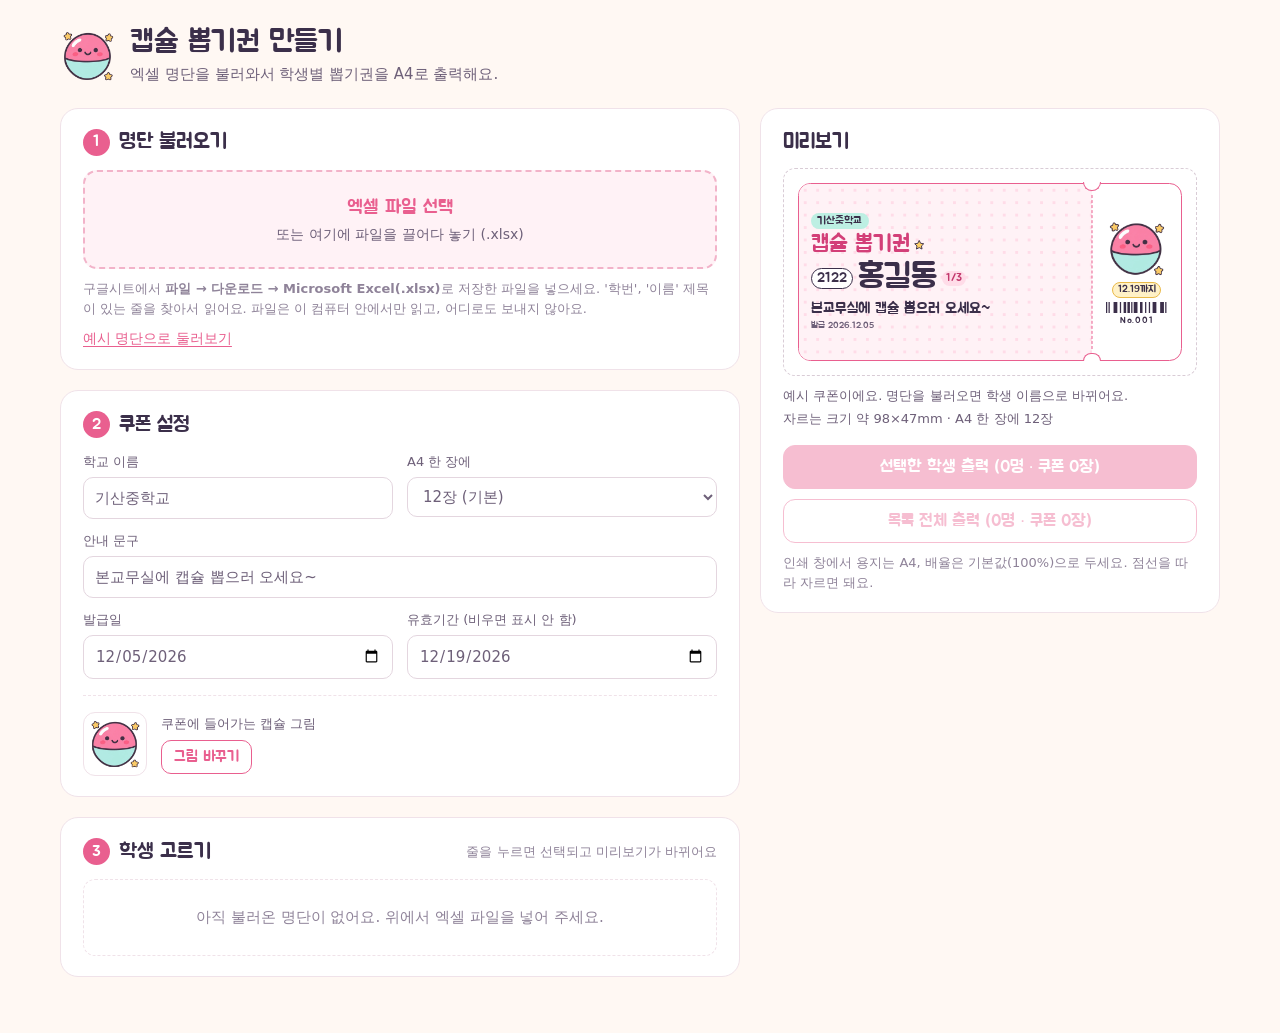
